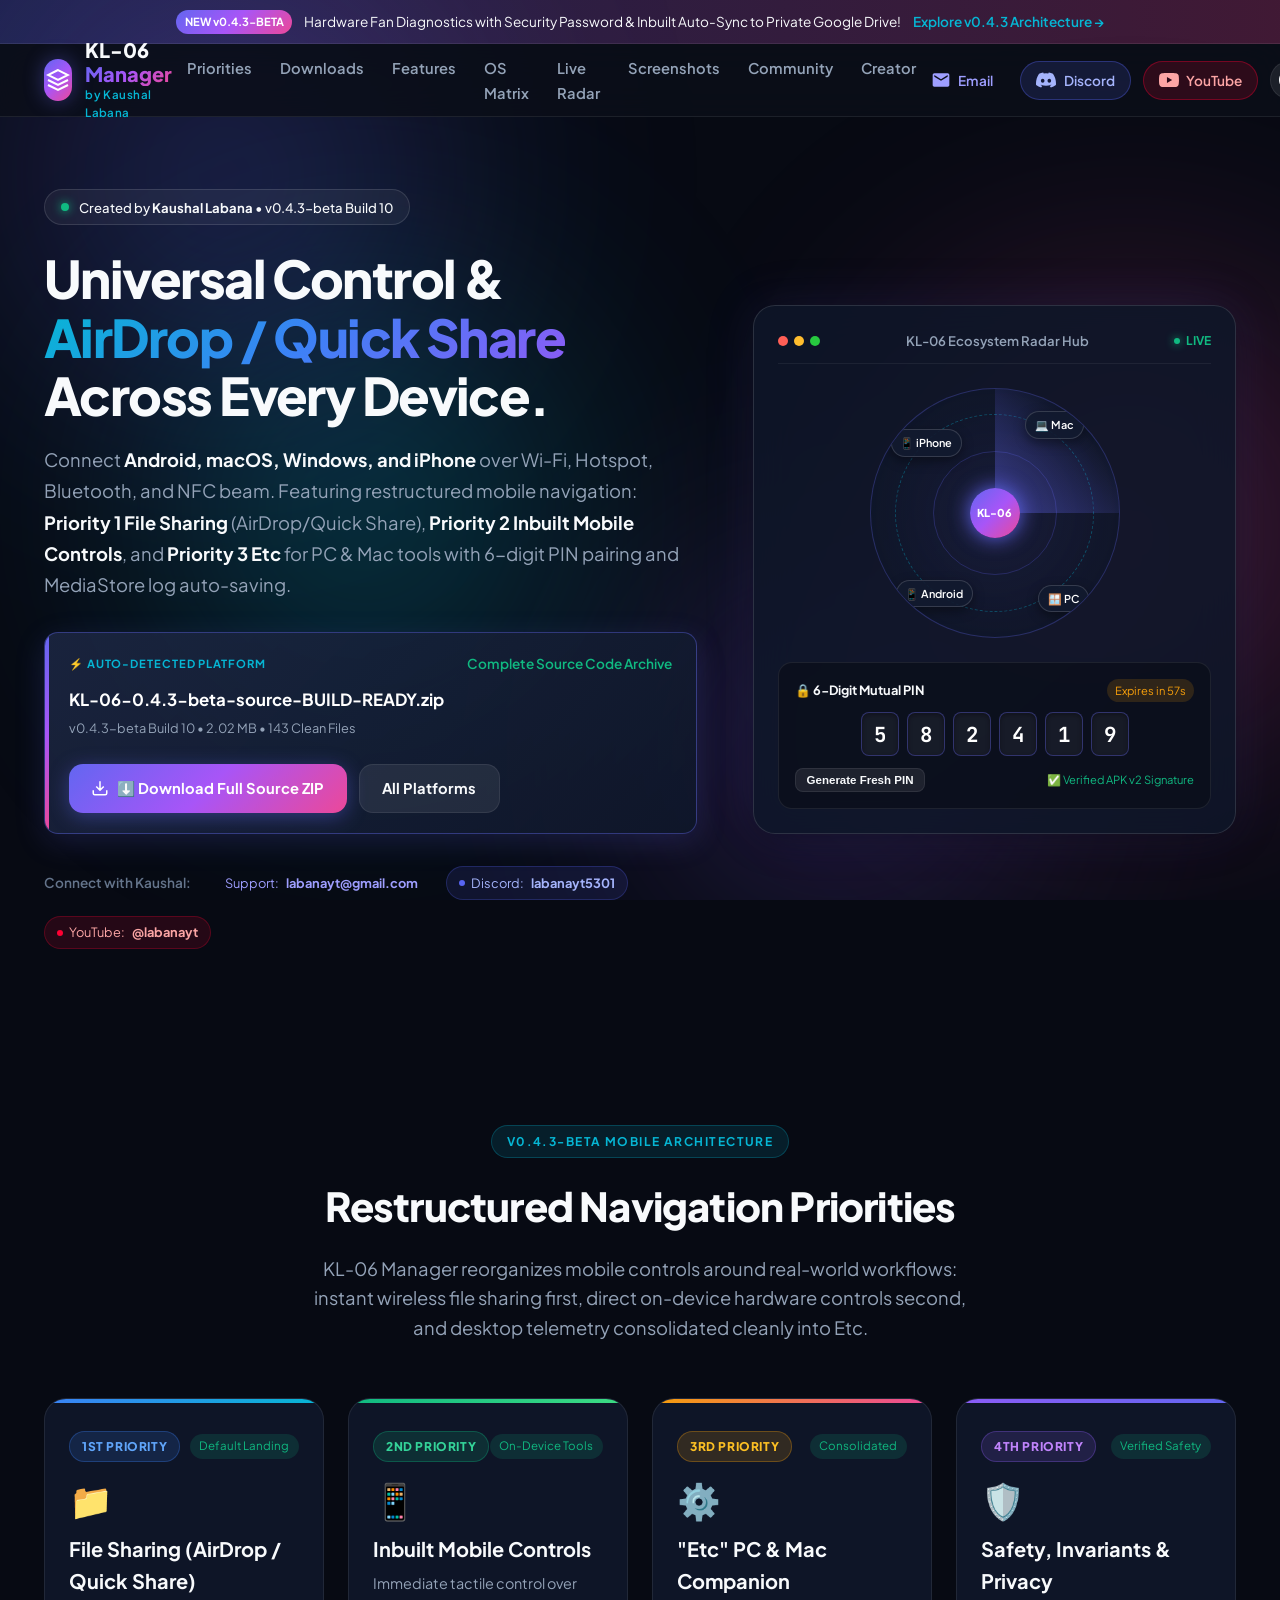
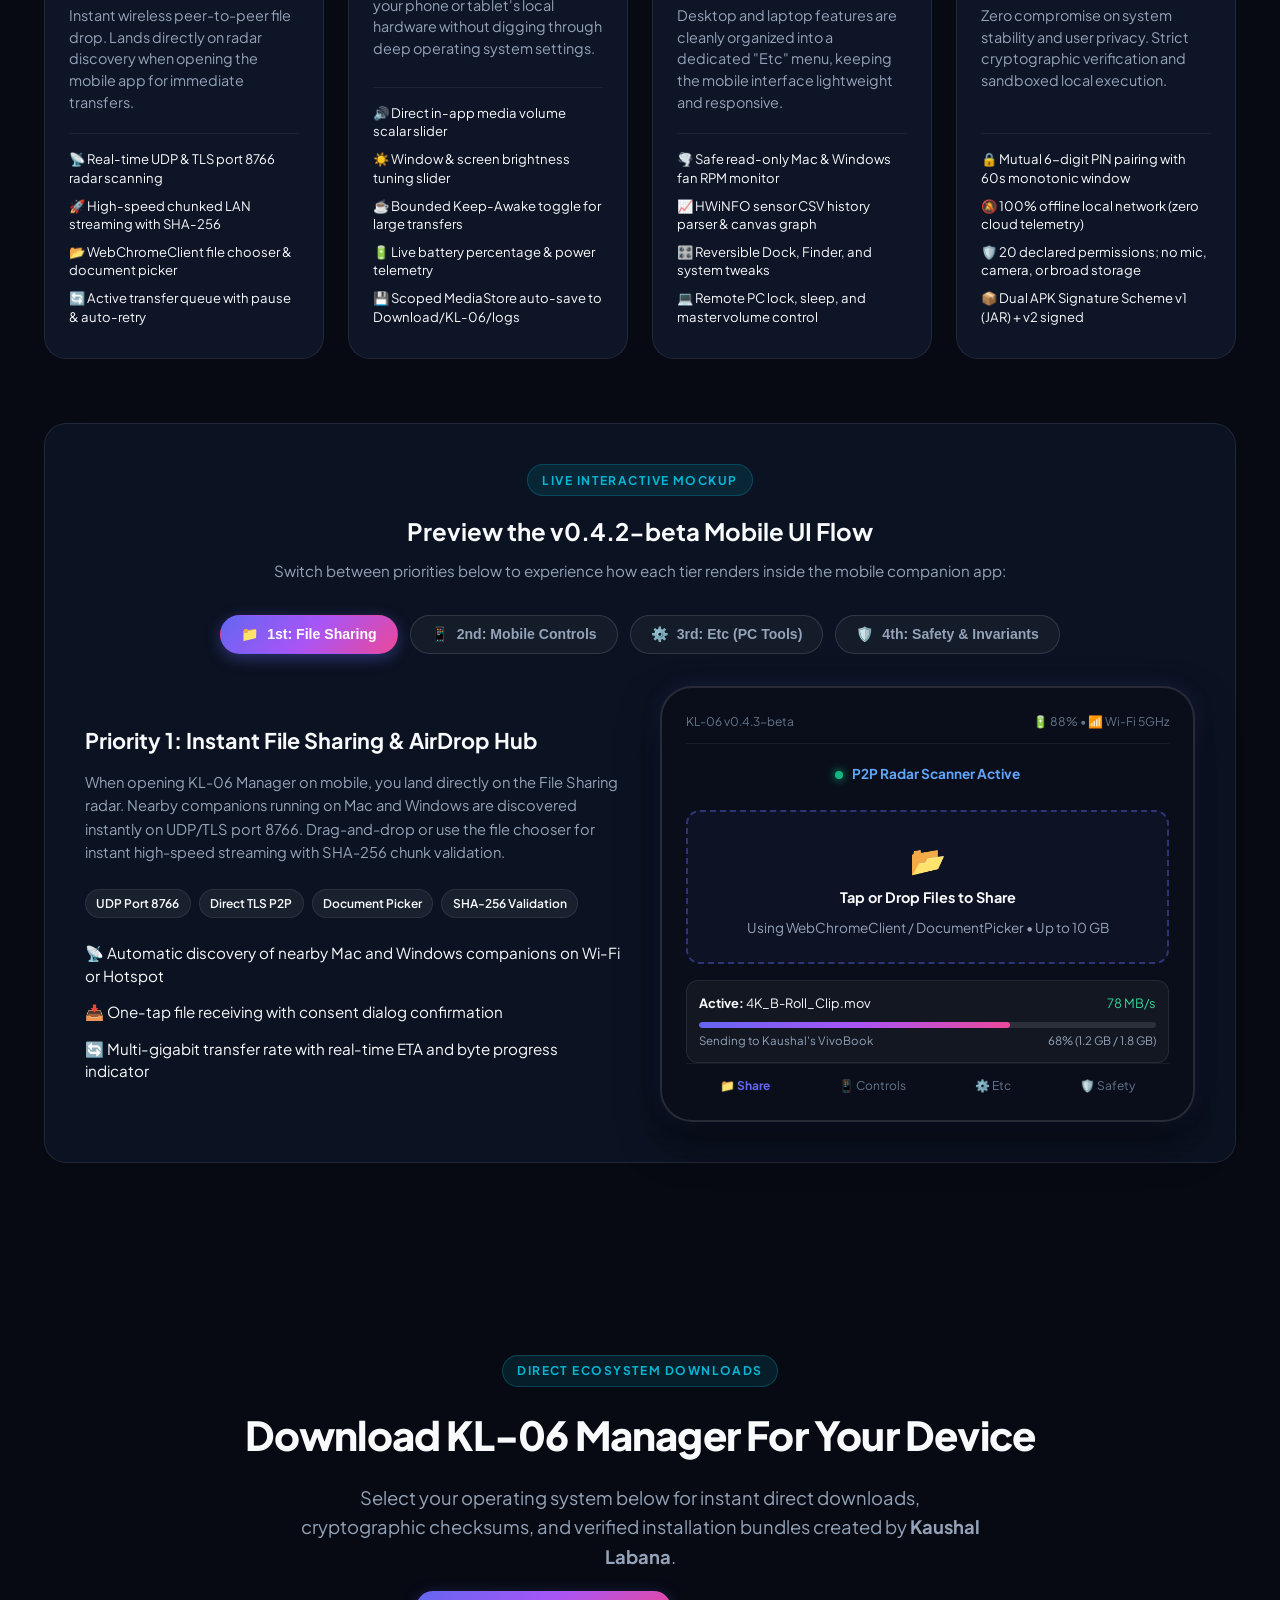
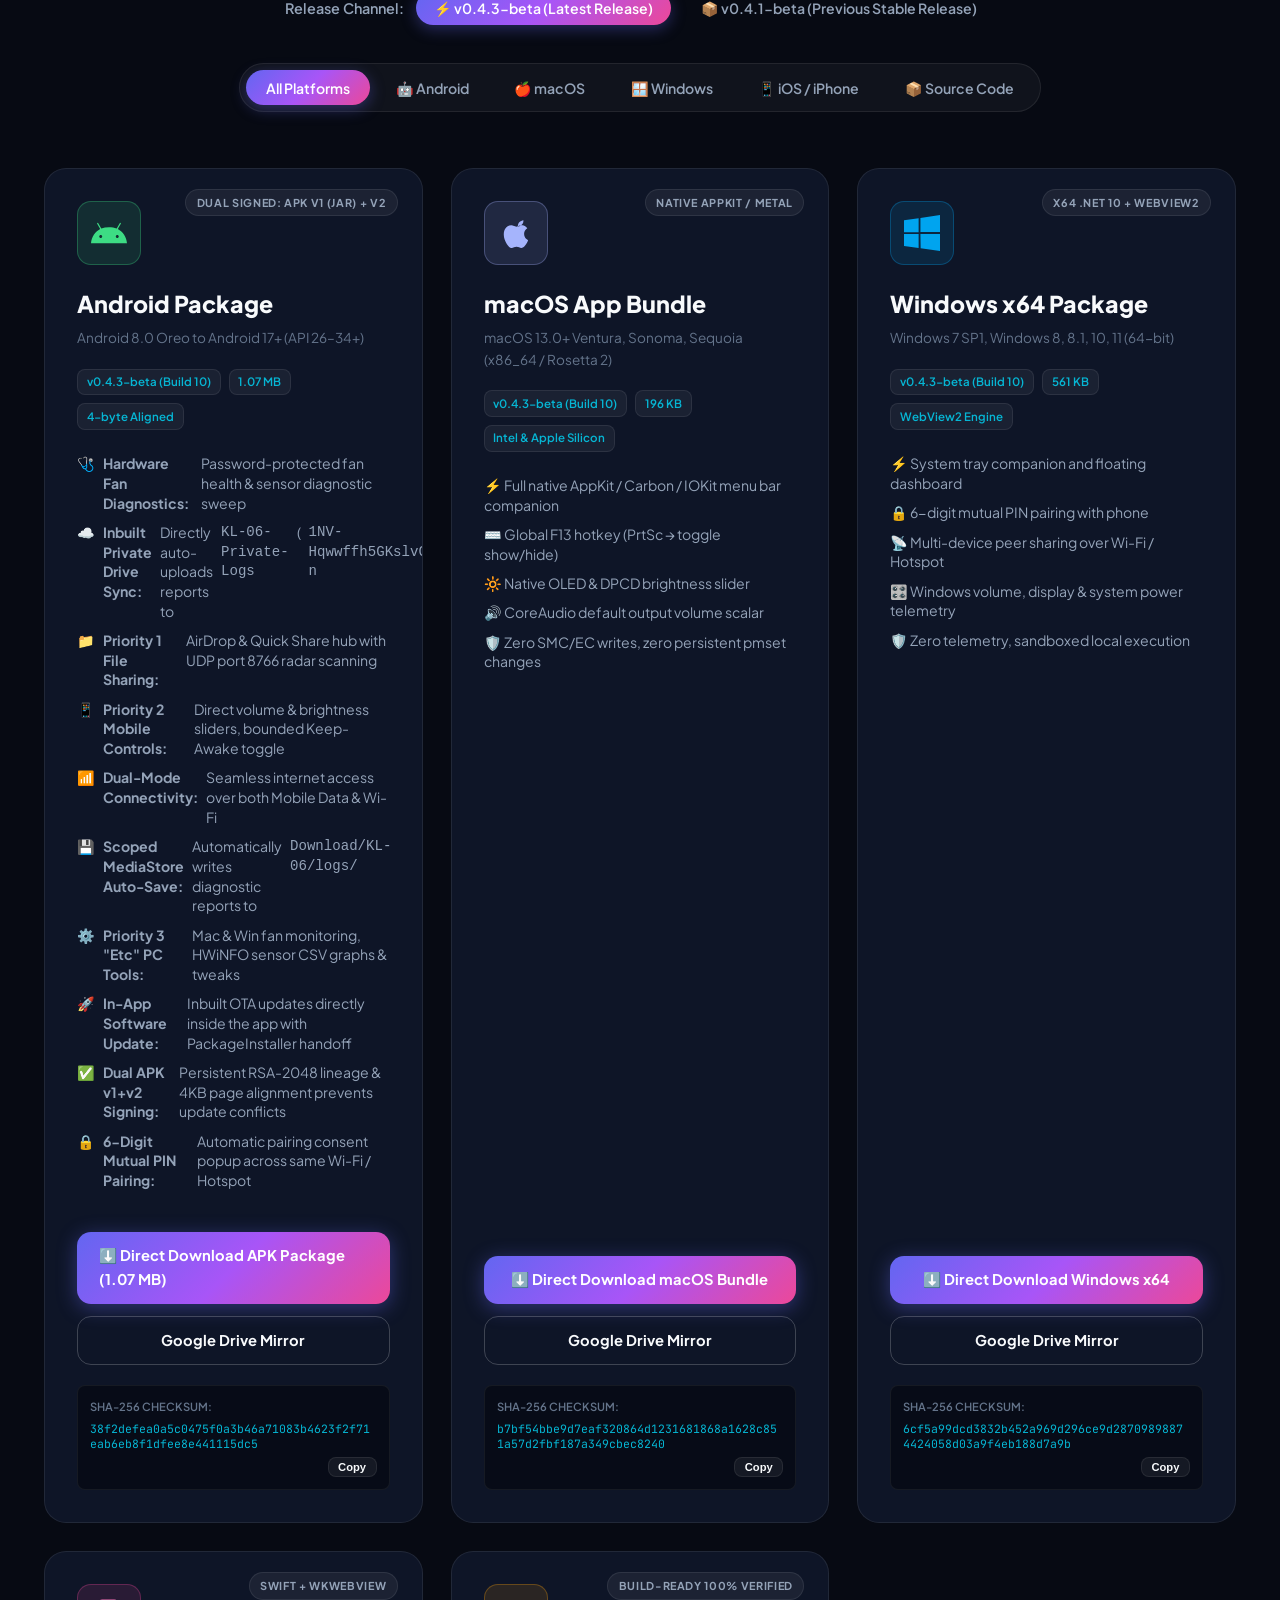
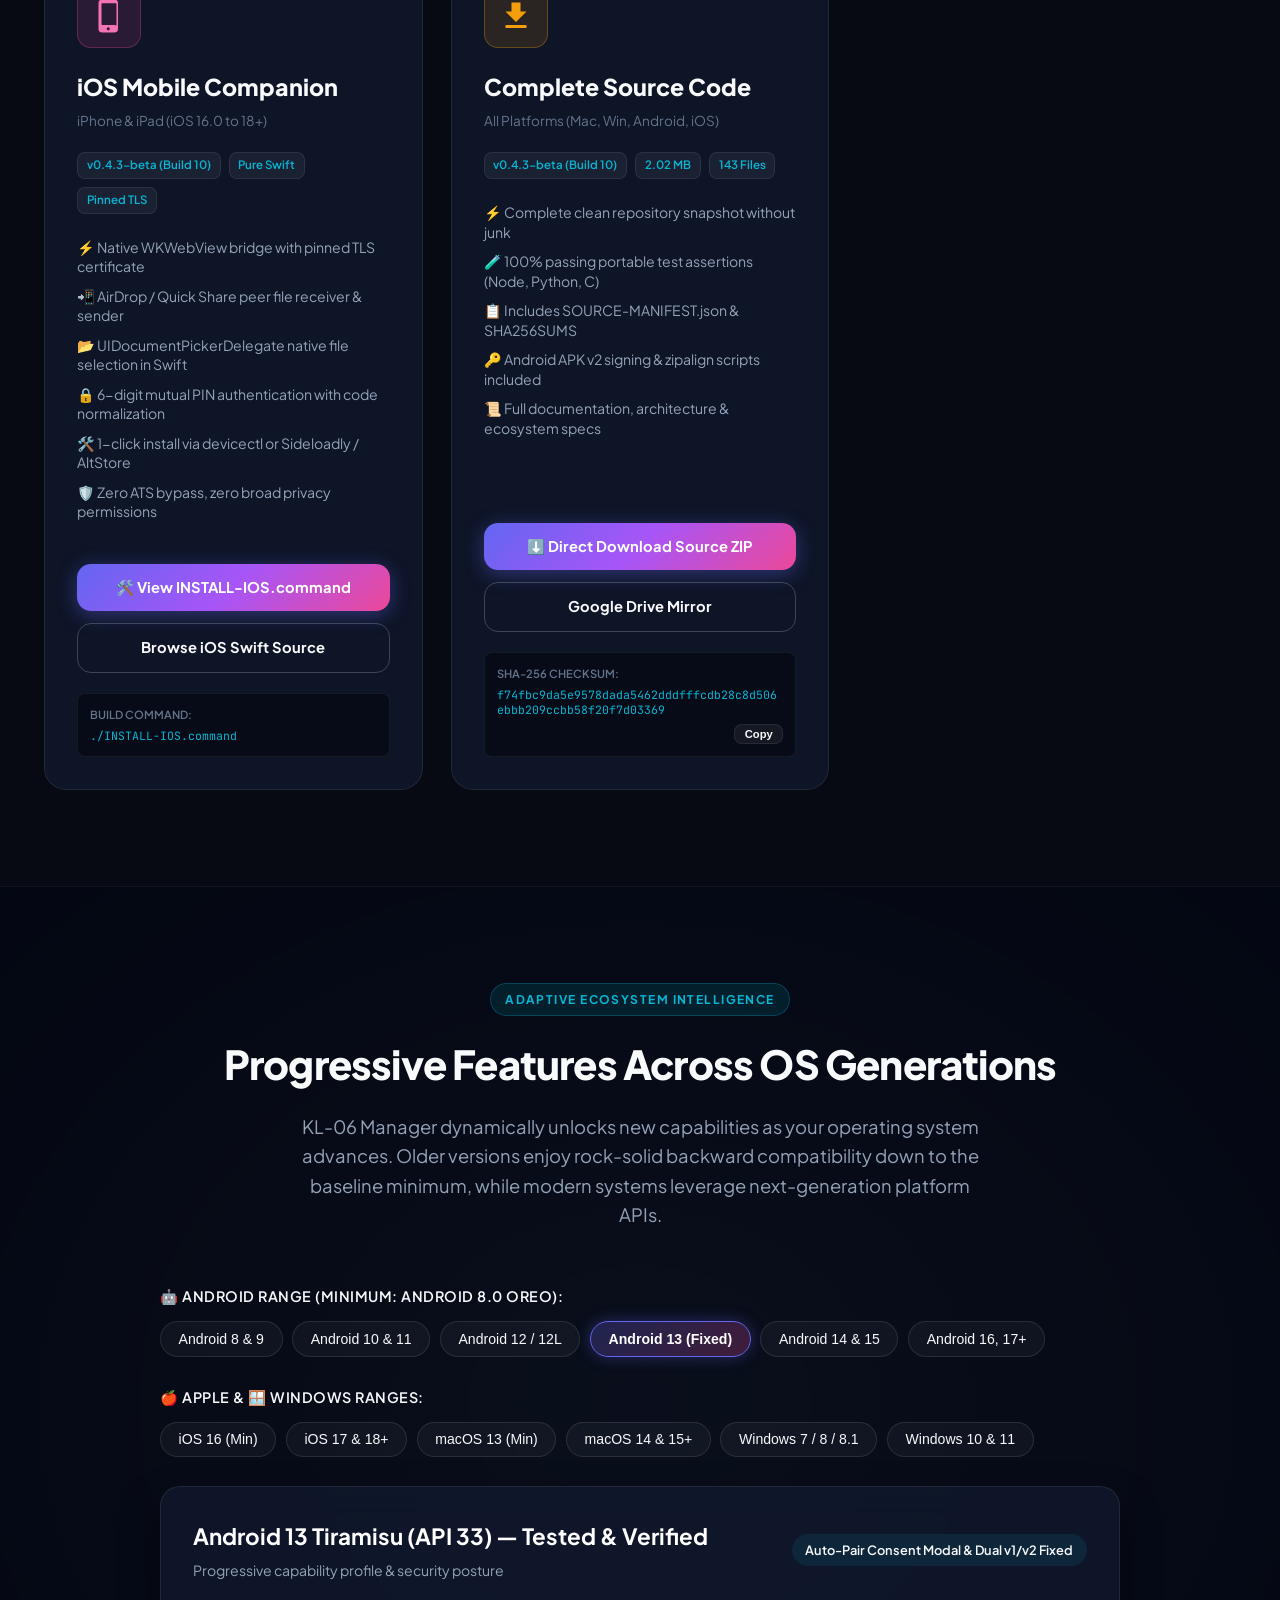
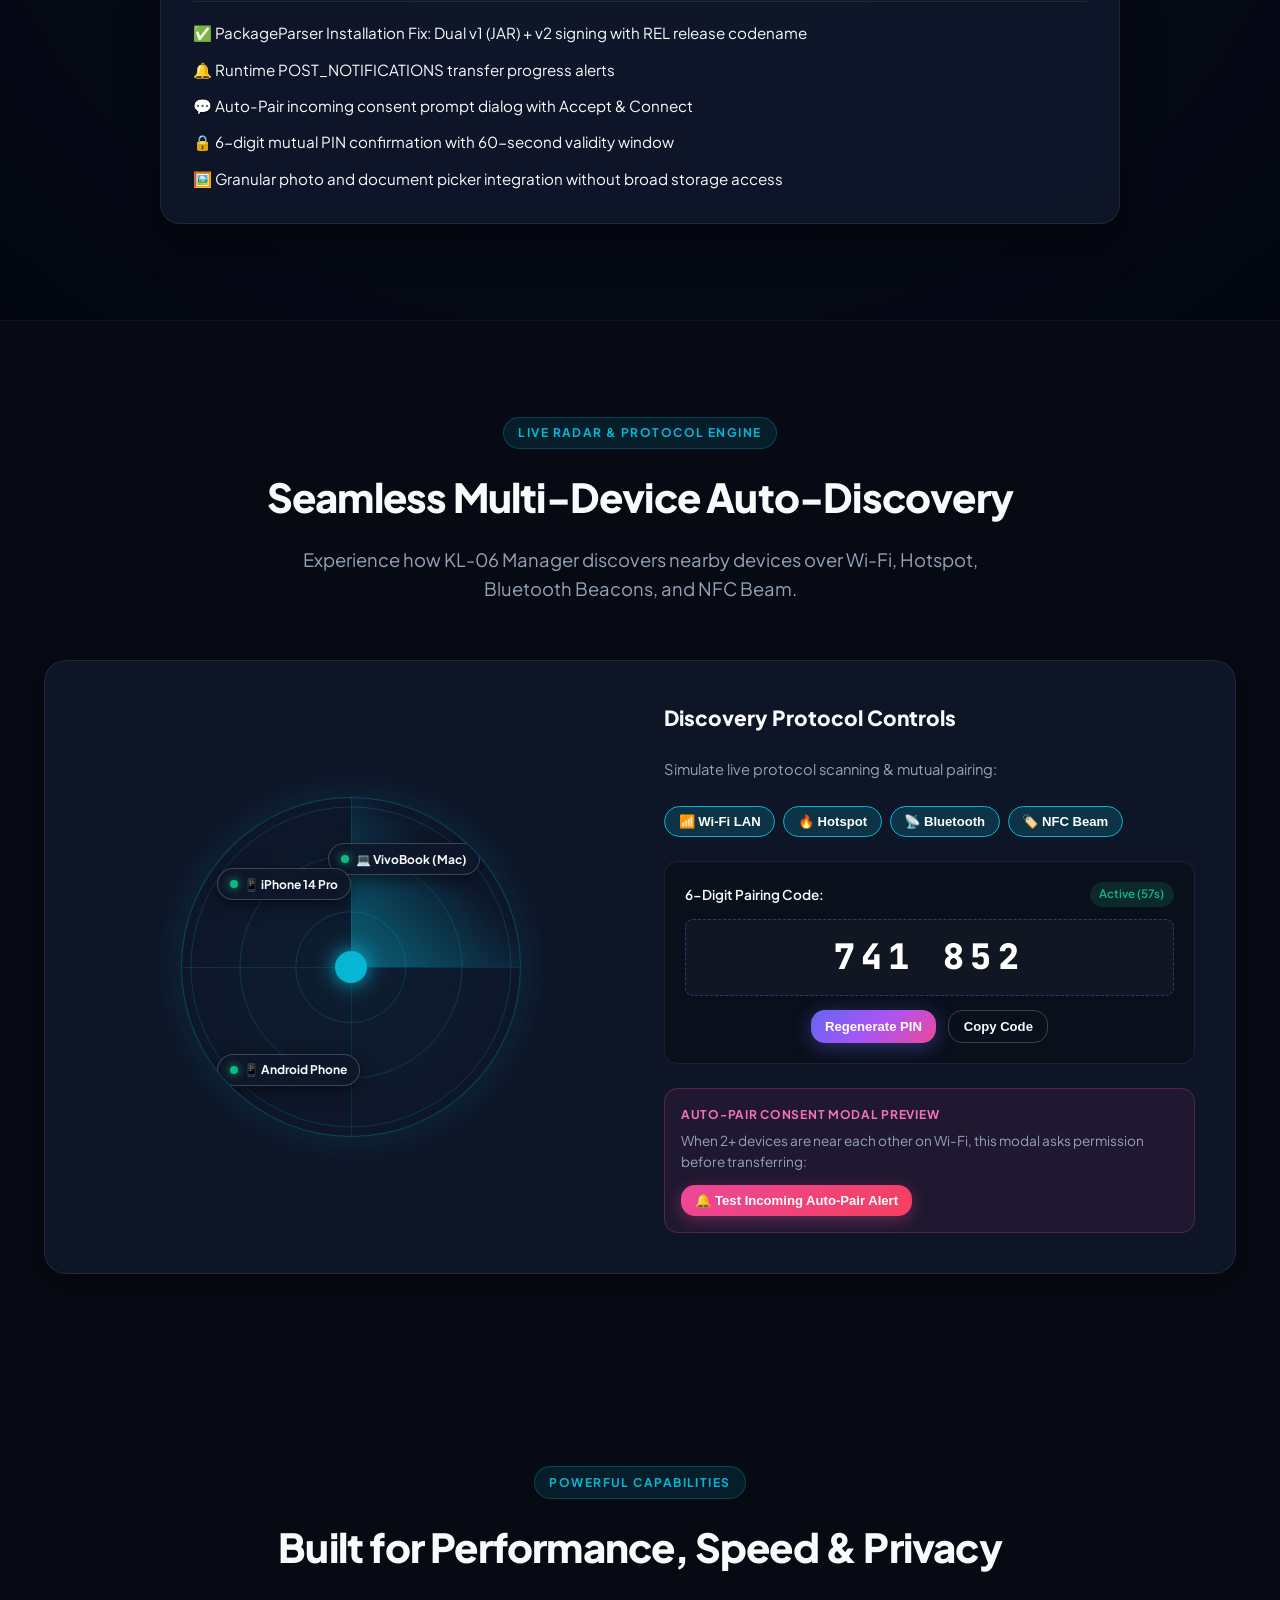
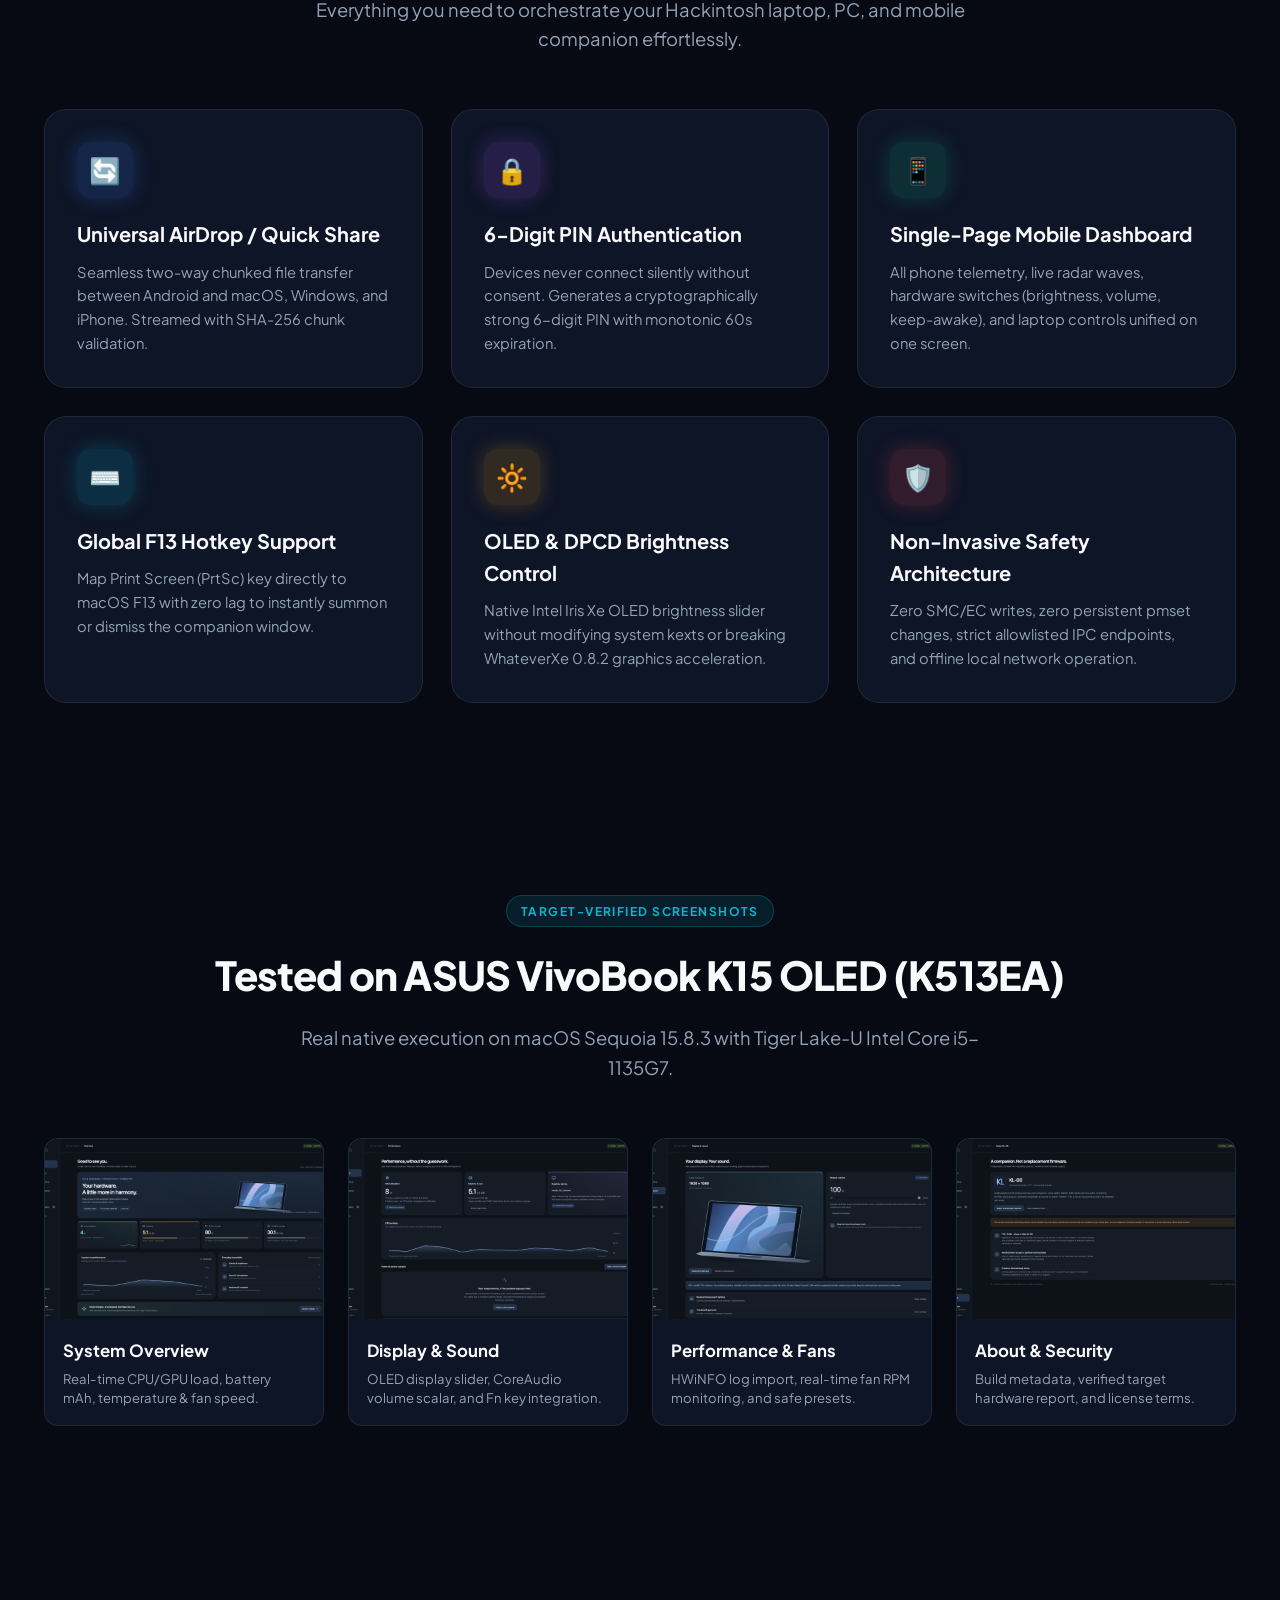
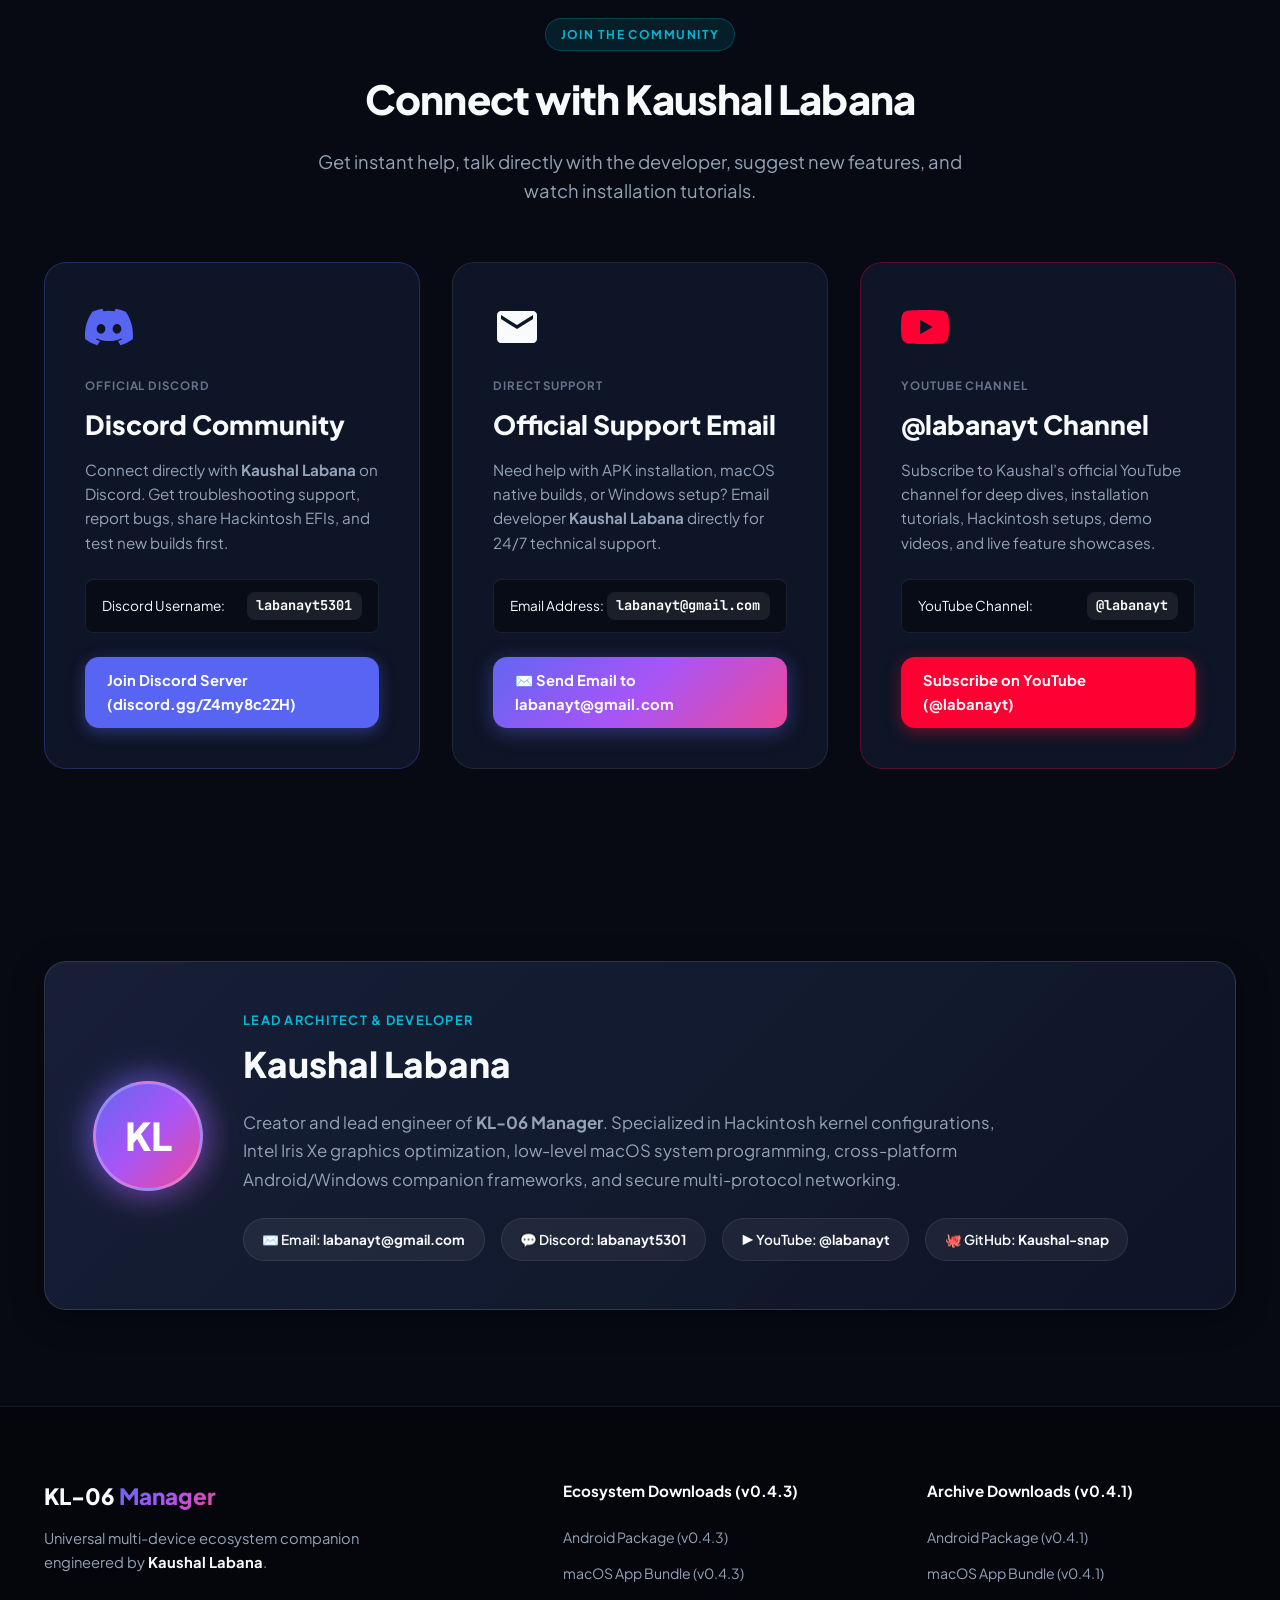
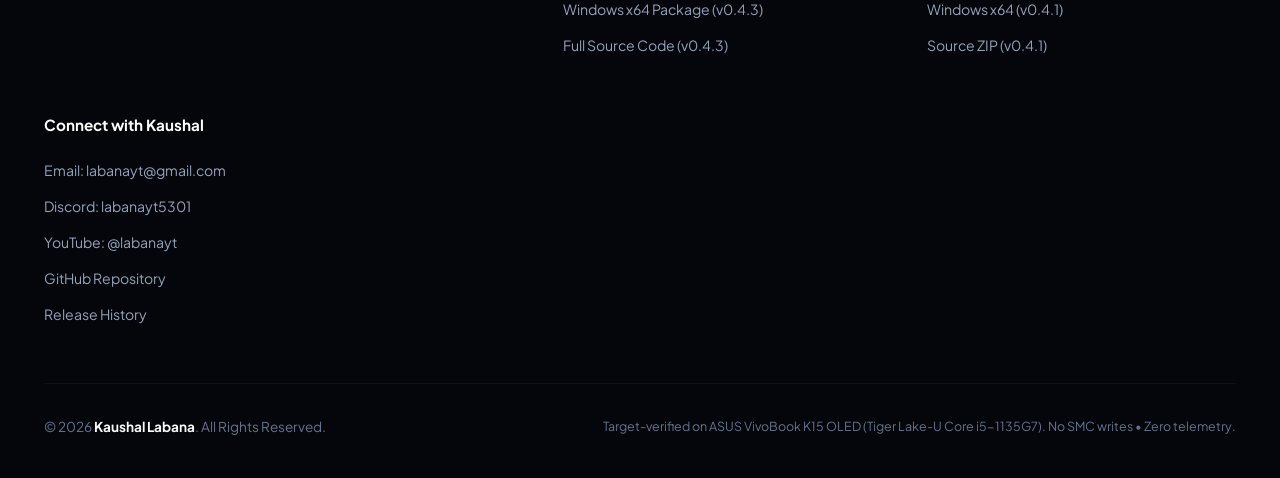
==== index.html @ 1d0d78de "Enable online log collection in user log folder, auto-share diagnostic and fan logs to private Drive" ====
<!DOCTYPE html>
<html lang="en">
<head>
    <meta charset="UTF-8">
    <meta name="viewport" content="width=device-width, initial-scale=1.0">
    <title>KL-06 Manager | Universal Multi-Device Control & AirDrop Hub by Kaushal Labana</title>
    <meta name="description" content="KL-06 Manager by Kaushal Labana - Universal AirDrop & Quick Share companion across Mac, Windows, Android, and iPhone with 6-digit PIN pairing and hardware telemetry.">
    <meta name="author" content="Kaushal Labana">
    <meta name="theme-color" content="#0b0f19">
    <link rel="stylesheet" href="style.css">
    <link rel="preconnect" href="https://fonts.googleapis.com">
    <link rel="preconnect" href="https://fonts.gstatic.com" crossorigin>
    <link href="https://fonts.googleapis.com/css2?family=Plus+Jakarta+Sans:wght@400;500;600;700;800&family=JetBrains+Mono:wght@400;600&display=swap" rel="stylesheet">
</head>
<body>

    <!-- Background Animated Mesh Glows -->
    <div class="mesh-bg">
        <div class="mesh-orb orb-1"></div>
        <div class="mesh-orb orb-2"></div>
        <div class="mesh-orb orb-3"></div>
        <div class="mesh-orb orb-4"></div>
    </div>

    <!-- Top Announcement Bar -->
    <div class="top-announcement">
        <div class="container announcement-inner">
            <span class="badge-new">NEW v0.4.3-BETA</span>
            <span>Hardware Fan Diagnostics with Security Password &amp; Inbuilt Auto-Sync to Private Google Drive!</span>
            <a href="#priorities" class="announcement-link">Explore v0.4.3 Architecture &rarr;</a>
        </div>
    </div>

    <!-- Navigation -->
    <nav class="navbar" id="navbar">
        <div class="container nav-container">
            <a href="#" class="brand">
                <div class="brand-logo-glow">
                    <svg class="brand-icon" viewBox="0 0 24 24" fill="none" stroke="currentColor" stroke-width="2">
                        <path d="M12 2L2 7l10 5 10-5-10-5zM2 17l10 5 10-5M2 12l10 5 10-5"/>
                    </svg>
                </div>
                <div class="brand-text">
                    <span class="brand-title">KL-06 <span class="gradient-text">Manager</span></span>
                    <span class="brand-author">by Kaushal Labana</span>
                </div>
            </a>

            <ul class="nav-menu" id="nav-menu">
                <li><a href="#priorities" class="nav-link">Priorities</a></li>
                <li><a href="#download" class="nav-link">Downloads</a></li>
                <li><a href="#features" class="nav-link">Features</a></li>
                <li><a href="#progressive-features" class="nav-link">OS Matrix</a></li>
                <li><a href="#radar-demo" class="nav-link">Live Radar</a></li>
                <li><a href="#screenshots" class="nav-link">Screenshots</a></li>
                <li><a href="#community" class="nav-link">Community</a></li>
                <li><a href="#about-creator" class="nav-link">Creator</a></li>
            </ul>

            <div class="nav-actions">
                <a href="mailto:labanayt@gmail.com" class="btn-icon email-btn" title="Email: labanayt@gmail.com">
                    <svg viewBox="0 0 24 24" width="20" height="20" fill="currentColor">
                        <path d="M20 4H4c-1.1 0-1.99.9-1.99 2L2 18c0 1.1.9 2 2 2h16c1.1 0 2-.9 2-2V6c0-1.1-.9-2-2-2zm0 4l-8 5-8-5V6l8 5 8-5v2z"/>
                    </svg>
                    <span>Email</span>
                </a>
                <a href="https://discord.gg/Z4my8c2ZH" target="_blank" rel="noopener noreferrer" class="btn-icon discord-btn" title="Discord: labanayt5301">
                    <svg viewBox="0 0 24 24" width="20" height="20" fill="currentColor">
                        <path d="M20.317 4.37a19.791 19.791 0 0 0-4.885-1.515.074.074 0 0 0-.079.037c-.21.375-.444.864-.608 1.25a18.27 18.27 0 0 0-5.487 0 12.64 12.64 0 0 0-.617-1.25.077.077 0 0 0-.079-.037A19.736 19.736 0 0 0 3.677 4.37a.07.07 0 0 0-.032.027C.533 9.046-.32 13.58.099 18.057a.082.082 0 0 0 .031.057 19.9 19.9 0 0 0 5.993 3.03.078.078 0 0 0 .084-.028c.462-.63.874-1.295 1.226-1.994.021-.041.001-.09-.041-.106a13.107 13.107 0 0 1-1.872-.892.077.077 0 0 1-.008-.128 10.2 10.2 0 0 0 .372-.292.074.074 0 0 1 .077-.01c3.929 1.793 8.18 1.793 12.061 0a.074.074 0 0 1 .078.01c.12.098.246.198.373.292a.077.077 0 0 1-.006.127 12.299 12.299 0 0 1-1.873.894.077.077 0 0 0-.041.107c.36.698.772 1.362 1.225 1.993a.076.076 0 0 0 .084.028 19.839 19.839 0 0 0 6.002-3.03.077.077 0 0 0 .032-.054c.5-5.177-.838-9.674-3.549-13.66a.061.061 0 0 0-.031-.028zM8.02 15.33c-1.183 0-2.157-1.085-2.157-2.419 0-1.333.956-2.419 2.157-2.419 1.21 0 2.176 1.096 2.157 2.42 0 1.333-.956 2.418-2.157 2.418zm7.975 0c-1.183 0-2.157-1.085-2.157-2.419 0-1.333.955-2.419 2.157-2.419 1.21 0 2.176 1.096 2.157 2.42 0 1.333-.946 2.418-2.157 2.418z"/>
                    </svg>
                    <span>Discord</span>
                </a>
                <a href="https://youtube.com/@labanayt?si=jWfcVFG23xmSP9WM" target="_blank" rel="noopener noreferrer" class="btn-icon youtube-btn" title="YouTube: @labanayt">
                    <svg viewBox="0 0 24 24" width="20" height="20" fill="currentColor">
                        <path d="M23.498 6.186a3.016 3.016 0 0 0-2.122-2.136C19.505 3.545 12 3.545 12 3.545s-7.505 0-9.377.505A3.017 3.017 0 0 0 .502 6.186C0 8.07 0 12 0 12s0 3.93.502 5.814a3.016 3.016 0 0 0 2.122 2.136c1.871.505 9.376.505 9.376.505s7.505 0 9.377-.505a3.015 3.015 0 0 0 2.122-2.136C24 15.93 24 12 24 12s0-3.93-.502-5.814zM9.545 15.568V8.432L15.818 12l-6.273 3.568z"/>
                    </svg>
                    <span>YouTube</span>
                </a>
                <a href="https://github.com/Kaushal-snap/KL-06-Manager" target="_blank" rel="noopener noreferrer" class="btn-icon github-btn" title="GitHub Repo">
                    <svg viewBox="0 0 24 24" width="20" height="20" fill="currentColor">
                        <path d="M12 0C5.37 0 0 5.37 0 12c0 5.31 3.435 9.795 8.205 11.385.6.105.825-.255.825-.57 0-.285-.015-1.23-.015-2.235-3.015.555-3.795-.735-4.035-1.41-.135-.345-.72-1.41-1.23-1.695-.42-.225-1.02-.78-.015-.795.945-.015 1.62.87 1.845 1.23 1.08 1.815 2.805 1.305 3.495.99.105-.78.42-1.305.765-1.605-2.67-.3-5.46-1.335-5.46-5.925 0-1.305.465-2.385 1.23-3.225-.12-.3-.54-1.53.12-3.18 0 0 1.005-.315 3.3 1.23.96-.27 1.98-.405 3-.405s2.04.135 3 .405c2.295-1.56 3.3-1.23 3.3-1.23.66 1.65.24 2.88.12 3.18.765.84 1.23 1.905 1.23 3.225 0 4.605-2.805 5.625-5.475 5.925.435.375.81 1.095.81 2.22 0 1.605-.015 2.895-.015 3.3 0 .315.225.69.825.57A12.02 12.02 0 0 0 24 12c0-6.63-5.37-12-12-12z"/>
                    </svg>
                </a>
            </div>

            <button class="mobile-toggle" id="mobile-toggle" aria-label="Toggle navigation">
                <span></span><span></span><span></span>
            </button>
        </div>
    </nav>

    <!-- Hero Section -->
    <header class="hero">
        <div class="container hero-container">
            <div class="hero-text">
                <div class="hero-badge">
                    <span class="pulse-dot"></span>
                    <span>Created by <strong>Kaushal Labana</strong> • v0.4.3-beta Build 10</span>
                </div>
                <h1 class="hero-title">
                    Universal Control &amp; <br>
                    <span class="gradient-text-alt">AirDrop / Quick Share</span> <br>
                    Across Every Device.
                </h1>
                <p class="hero-lead">
                    Connect <strong>Android, macOS, Windows, and iPhone</strong> over Wi-Fi, Hotspot, Bluetooth, and NFC beam. Featuring restructured mobile navigation: <strong>Priority 1 File Sharing</strong> (AirDrop/Quick Share), <strong>Priority 2 Inbuilt Mobile Controls</strong>, and <strong>Priority 3 Etc</strong> for PC &amp; Mac tools with 6-digit PIN pairing and MediaStore log auto-saving.
                </p>

                <!-- Smart Auto-Detected Device Card -->
                <div class="smart-detect-card" id="smart-detect-card">
                    <div class="detect-header">
                        <span class="detect-pill">⚡ Auto-Detected Platform</span>
                        <span class="detect-name" id="detected-os-name">Detecting your device...</span>
                    </div>
                    <div class="detect-body">
                        <div class="detect-info">
                            <span class="detect-file" id="detected-file-name">KL-06 Package</span>
                            <span class="detect-meta" id="detected-file-meta">Optimized for your system</span>
                        </div>
                        <div class="detect-actions">
                            <a href="#" id="detected-download-btn" class="btn btn-primary btn-glow">
                                <svg class="btn-icon-svg" viewBox="0 0 24 24" fill="none" stroke="currentColor" stroke-width="2">
                                    <path d="M21 15v4a2 2 0 0 1-2 2H5a2 2 0 0 1-2-2v-4M7 10l5 5 5-5M12 15V3"/>
                                </svg>
                                <span id="detected-btn-text">Download for Your Device</span>
                            </a>
                            <a href="#download" class="btn btn-secondary">All Platforms</a>
                        </div>
                    </div>
                </div>

                <div class="hero-socials">
                    <span class="socials-label">Connect with Kaushal:</span>
                    <a href="mailto:labanayt@gmail.com" class="social-tag email-tag">
                        <span class="email-bullet"></span> Support: <strong>labanayt@gmail.com</strong>
                    </a>
                    <a href="https://discord.gg/Z4my8c2ZH" target="_blank" rel="noopener noreferrer" class="social-tag discord-tag">
                        <span class="discord-bullet"></span> Discord: <strong>labanayt5301</strong>
                    </a>
                    <a href="https://youtube.com/@labanayt?si=jWfcVFG23xmSP9WM" target="_blank" rel="noopener noreferrer" class="social-tag youtube-tag">
                        <span class="youtube-bullet"></span> YouTube: <strong>@labanayt</strong>
                    </a>
                </div>
            </div>

            <!-- Hero Interactive Preview Showcase -->
            <div class="hero-visual">
                <div class="glass-device-mockup">
                    <div class="mockup-header">
                        <div class="window-dots">
                            <span class="dot dot-red"></span>
                            <span class="dot dot-yellow"></span>
                            <span class="dot dot-green"></span>
                        </div>
                        <span class="mockup-title">KL-06 Ecosystem Radar Hub</span>
                        <span class="mockup-status"><span class="live-dot"></span> LIVE</span>
                    </div>

                    <!-- Mini Live Radar Demo Inside Mockup -->
                    <div class="mini-radar-showcase">
                        <div class="hero-radar-circle">
                            <div class="hero-radar-wave"></div>
                            <div class="hero-radar-wave wave-2"></div>
                            <div class="hero-radar-sweep"></div>
                            <div class="radar-center-blip">
                                <span>KL-06</span>
                            </div>
                            <div class="radar-node node-mac" title="MacBook Pro (Active)">
                                <span>💻 Mac</span>
                            </div>
                            <div class="radar-node node-android" title="Android Phone (Connected)">
                                <span>📱 Android</span>
                            </div>
                            <div class="radar-node node-iphone" title="iPhone 14 Pro Max (Available)">
                                <span>📱 iPhone</span>
                            </div>
                            <div class="radar-node node-win" title="Windows 11 (Ready)">
                                <span>🪟 PC</span>
                            </div>
                        </div>

                        <!-- Live Interactive PIN Card Inside Hero -->
                        <div class="hero-pin-card">
                            <div class="pin-card-header">
                                <span class="pin-title">🔒 6-Digit Mutual PIN</span>
                                <span class="pin-badge" id="hero-pin-timer">Expires in 58s</span>
                            </div>
                            <div class="pin-display-boxes" id="hero-pin-boxes">
                                <span>5</span><span>8</span><span>2</span><span>4</span><span>1</span><span>9</span>
                            </div>
                            <div class="pin-card-footer">
                                <button class="btn-micro" id="btn-hero-gen-pin">Generate Fresh PIN</button>
                                <span class="pin-secure-text">✅ Verified APK v2 Signature</span>
                            </div>
                        </div>
                    </div>
                </div>
            </div>
        </div>
    </header>

    <!-- Restructured Mobile Navigation Priorities Section -->
    <section id="priorities" class="section priorities-section">
        <div class="container">
            <div class="section-header text-center">
                <span class="section-pill">V0.4.3-BETA MOBILE ARCHITECTURE</span>
                <h2 class="section-title">Restructured Navigation Priorities</h2>
                <p class="section-subtitle">
                    KL-06 Manager reorganizes mobile controls around real-world workflows: instant wireless file sharing first, direct on-device hardware controls second, and desktop telemetry consolidated cleanly into Etc.
                </p>
            </div>

            <!-- 4 Priority Cards Grid -->
            <div class="priority-grid">
                <!-- Priority 1 Card -->
                <div class="priority-card p1">
                    <div class="priority-card-glow"></div>
                    <div class="priority-badge-row">
                        <span class="priority-num-badge">1st Priority</span>
                        <span class="badge-tag">Default Landing</span>
                    </div>
                    <div class="priority-icon-large">📁</div>
                    <h3 class="priority-title">File Sharing (AirDrop / Quick Share)</h3>
                    <p class="priority-desc">
                        Instant wireless peer-to-peer file drop. Lands directly on radar discovery when opening the mobile app for immediate transfers.
                    </p>
                    <ul class="priority-feature-list">
                        <li>📡 Real-time UDP &amp; TLS port 8766 radar scanning</li>
                        <li>🚀 High-speed chunked LAN streaming with SHA-256</li>
                        <li>📂 WebChromeClient file chooser &amp; document picker</li>
                        <li>🔄 Active transfer queue with pause &amp; auto-retry</li>
                    </ul>
                </div>

                <!-- Priority 2 Card -->
                <div class="priority-card p2">
                    <div class="priority-card-glow"></div>
                    <div class="priority-badge-row">
                        <span class="priority-num-badge">2nd Priority</span>
                        <span class="badge-tag">On-Device Tools</span>
                    </div>
                    <div class="priority-icon-large">📱</div>
                    <h3 class="priority-title">Inbuilt Mobile Controls</h3>
                    <p class="priority-desc">
                        Immediate tactile control over your phone or tablet's local hardware without digging through deep operating system settings.
                    </p>
                    <ul class="priority-feature-list">
                        <li>🔊 Direct in-app media volume scalar slider</li>
                        <li>☀️ Window &amp; screen brightness tuning slider</li>
                        <li>☕ Bounded Keep-Awake toggle for large transfers</li>
                        <li>🔋 Live battery percentage &amp; power telemetry</li>
                        <li>💾 Scoped MediaStore auto-save to Download/KL-06/logs</li>
                    </ul>
                </div>

                <!-- Priority 3 Card -->
                <div class="priority-card p3">
                    <div class="priority-card-glow"></div>
                    <div class="priority-badge-row">
                        <span class="priority-num-badge">3rd Priority</span>
                        <span class="badge-tag">Consolidated</span>
                    </div>
                    <div class="priority-icon-large">⚙️</div>
                    <h3 class="priority-title">"Etc" PC &amp; Mac Companion</h3>
                    <p class="priority-desc">
                        Desktop and laptop features are cleanly organized into a dedicated "Etc" menu, keeping the mobile interface lightweight and responsive.
                    </p>
                    <ul class="priority-feature-list">
                        <li>🌪️ Safe read-only Mac &amp; Windows fan RPM monitor</li>
                        <li>📈 HWiNFO sensor CSV history parser &amp; canvas graph</li>
                        <li>🎛️ Reversible Dock, Finder, and system tweaks</li>
                        <li>💻 Remote PC lock, sleep, and master volume control</li>
                    </ul>
                </div>

                <!-- Priority 4 Card -->
                <div class="priority-card p4">
                    <div class="priority-card-glow"></div>
                    <div class="priority-badge-row">
                        <span class="priority-num-badge">4th Priority</span>
                        <span class="badge-tag">Verified Safety</span>
                    </div>
                    <div class="priority-icon-large">🛡️</div>
                    <h3 class="priority-title">Safety, Invariants &amp; Privacy</h3>
                    <p class="priority-desc">
                        Zero compromise on system stability and user privacy. Strict cryptographic verification and sandboxed local execution.
                    </p>
                    <ul class="priority-feature-list">
                        <li>🔒 Mutual 6-digit PIN pairing with 60s monotonic window</li>
                        <li>🔕 100% offline local network (zero cloud telemetry)</li>
                        <li>🛡️ 20 declared permissions; no mic, camera, or broad storage</li>
                        <li>📦 Dual APK Signature Scheme v1 (JAR) + v2 signed</li>
                    </ul>
                </div>
            </div>

            <!-- Interactive Navigation & Screen Showcase -->
            <div class="nav-showcase-box">
                <div class="showcase-header">
                    <span class="section-pill">LIVE INTERACTIVE MOCKUP</span>
                    <h3>Preview the v0.4.2-beta Mobile UI Flow</h3>
                    <p>Switch between priorities below to experience how each tier renders inside the mobile companion app:</p>
                </div>

                <div class="priority-tab-switcher">
                    <button class="p-tab-btn active" data-mockup="1" onclick="switchPriorityMockup(1)">
                        <span>📁</span> 1st: File Sharing
                    </button>
                    <button class="p-tab-btn" data-mockup="2" onclick="switchPriorityMockup(2)">
                        <span>📱</span> 2nd: Mobile Controls
                    </button>
                    <button class="p-tab-btn" data-mockup="3" onclick="switchPriorityMockup(3)">
                        <span>⚙️</span> 3rd: Etc (PC Tools)
                    </button>
                    <button class="p-tab-btn" data-mockup="4" onclick="switchPriorityMockup(4)">
                        <span>🛡️</span> 4th: Safety &amp; Invariants
                    </button>
                </div>

                <div class="mockup-display-area">
                    <!-- Left: Description and Capabilities -->
                    <div class="mockup-details">
                        <h4 id="mockup-detail-title">Priority 1: Instant File Sharing &amp; AirDrop Hub</h4>
                        <p id="mockup-detail-desc">
                            When you open KL-06 Manager on your phone, you land directly in the File Sharing workspace. Nearby laptops running the companion are visible on the radar blip circle. You can drag and drop photos, documents, or APKs for instant TLS-encrypted chunked transmission.
                        </p>
                        <div class="mockup-pill-tags" id="mockup-detail-tags">
                            <span>UDP Port 8766</span>
                            <span>Direct TLS P2P</span>
                            <span>Document Picker</span>
                            <span>SHA-256 Validation</span>
                        </div>
                        <ul class="prog-list" id="mockup-detail-list">
                            <li>📡 Automatic discovery of nearby Mac and Windows companions on Wi-Fi or Hotspot</li>
                            <li>📥 One-tap file receiving with consent dialog confirmation</li>
                            <li>🔄 Multi-gigabit transfer rate with real-time ETA and byte progress indicator</li>
                        </ul>
                    </div>

                    <!-- Right: Glassmorphic Interactive Phone Container -->
                    <div class="phone-screen-container">
                        <div class="phone-top-bar">
                            <span>KL-06 v0.4.3-beta</span>
                            <span>🔋 88% • 📶 Wi-Fi 5GHz</span>
                        </div>

                        <!-- Dynamic Mockup Screen Content -->
                        <div class="demo-interactive-content" id="mockup-screen-content">
                            <!-- Populated dynamically via script.js -->
                        </div>

                        <!-- Phone Bottom Nav Bar -->
                        <div class="phone-bottom-nav">
                            <div class="phone-nav-item active" id="pnav-1" onclick="switchPriorityMockup(1)">📁 Share</div>
                            <div class="phone-nav-item" id="pnav-2" onclick="switchPriorityMockup(2)">📱 Controls</div>
                            <div class="phone-nav-item" id="pnav-3" onclick="switchPriorityMockup(3)">⚙️ Etc</div>
                            <div class="phone-nav-item" id="pnav-4" onclick="switchPriorityMockup(4)">🛡️ Safety</div>
                        </div>
                    </div>
                </div>
            </div>
        </div>
    </section>

    <!-- Downloads Section: Device-According Direct Downloads -->
    <section id="download" class="section download-section">
        <div class="container">
            <div class="section-header text-center">
                <span class="section-pill">DIRECT ECOSYSTEM DOWNLOADS</span>
                <h2 class="section-title">Download KL-06 Manager For Your Device</h2>
                <p class="section-subtitle">
                    Select your operating system below for instant direct downloads, cryptographic checksums, and verified installation bundles created by <strong>Kaushal Labana</strong>.
                </p>

                <!-- Release Version Selector Bar -->
                <div class="version-selector-wrap" style="display:flex;justify-content:center;align-items:center;gap:12px;margin:20px 0 14px;flex-wrap:wrap">
                    <span style="font-size:0.9rem;font-weight:600;color:var(--text-muted)">Release Channel:</span>
                    <button class="tab-btn active" id="btn-ver-043" onclick="switchVersionDisplay('0.4.3')" style="font-size:0.88rem;padding:8px 18px;border-radius:9999px">
                        ⚡ v0.4.3-beta (Latest Release)
                    </button>
                    <button class="tab-btn" id="btn-ver-041" onclick="switchVersionDisplay('0.4.1')" style="font-size:0.88rem;padding:8px 18px;border-radius:9999px">
                        📦 v0.4.1-beta (Previous Stable Release)
                    </button>
                </div>

                <!-- Platform Filter Tabs -->
                <div class="platform-tabs" id="platform-tabs">
                    <button class="tab-btn active" data-filter="all">All Platforms</button>
                    <button class="tab-btn" data-filter="android">🤖 Android</button>
                    <button class="tab-btn" data-filter="mac">🍎 macOS</button>
                    <button class="tab-btn" data-filter="windows">🪟 Windows</button>
                    <button class="tab-btn" data-filter="ios">📱 iOS / iPhone</button>
                    <button class="tab-btn" data-filter="source">📦 Source Code</button>
                </div>
            </div>

            <!-- Platform Cards Grid: v0.4.3-beta (Latest) -->
            <div class="platform-grid" id="latest-042-grid">

                <!-- 1. Android Card -->
                <div class="card platform-card android-card" data-platform="android">
                    <div class="card-glow"></div>
                    <div class="card-badge-top">Dual Signed: APK v1 (JAR) + v2</div>
                    <div class="card-icon-wrap android-icon">
                        <svg viewBox="0 0 24 24" width="36" height="36" fill="currentColor">
                            <path d="M17.523 15.3414c-.5511 0-.9993-.4486-.9993-.9997s.4482-.9993.9993-.9993c.551 0 .9993.4482.9993.9993.0001.5511-.4482.9997-.9993.9997m-11.046 0c-.5511 0-.9993-.4486-.9993-.9997s.4482-.9993.9993-.9993c.5511 0 .9993.4482.9993.9993 0 .5511-.4482.9997-.9993.9997m11.4045-6.02l1.9973-3.4592a.416.416 0 0 0-.1521-.5676.416.416 0 0 0-.5676.1521l-2.0223 3.503C15.5902 8.4116 13.8533 8.1218 12 8.1218s-3.5902.2898-5.1368.8279L4.8409 5.4467a.4161.4161 0 0 0-.5677-.1521.4157.4157 0 0 0-.1521.5676l1.9973 3.4592C2.6889 11.1867.3432 14.6589 0 18.761h24c-.3432-4.1021-2.6889-7.5743-6.1185-9.4396"/>
                        </svg>
                    </div>
                    <h3 class="platform-name">Android Package</h3>
                    <p class="platform-target">Android 8.0 Oreo to Android 17+ (API 26–34+)</p>
                    <div class="card-specs">
                        <span class="spec-tag">v0.4.3-beta (Build 10)</span>
                        <span class="spec-tag">1.07 MB</span>
                        <span class="spec-tag">4-byte Aligned</span>
                    </div>
                    <ul class="card-features">
                        <li>🩺 <strong>Hardware Fan Diagnostics:</strong> Password-protected fan health &amp; sensor diagnostic sweep</li>
                        <li>☁️ <strong>Inbuilt Private Drive Sync:</strong> Directly auto-uploads reports to <code>KL-06-Private-Logs</code> (<code>1NV-Hqwwffh5GKslvGqPRqvs8JT7cJh-n</code>)</li>
                        <li>📁 <strong>Priority 1 File Sharing:</strong> AirDrop &amp; Quick Share hub with UDP port 8766 radar scanning</li>
                        <li>📱 <strong>Priority 2 Mobile Controls:</strong> Direct volume &amp; brightness sliders, bounded Keep-Awake toggle</li>
                        <li>📶 <strong>Dual-Mode Connectivity:</strong> Seamless internet access over both Mobile Data &amp; Wi-Fi</li>
                        <li>💾 <strong>Scoped MediaStore Auto-Save:</strong> Automatically writes diagnostic reports to <code>Download/KL-06/logs/</code></li>
                        <li>⚙️ <strong>Priority 3 "Etc" PC Tools:</strong> Mac &amp; Win fan monitoring, HWiNFO sensor CSV graphs &amp; tweaks</li>
                        <li>🚀 <strong>In-App Software Update:</strong> Inbuilt OTA updates directly inside the app with PackageInstaller handoff</li>
                        <li>✅ <strong>Dual APK v1+v2 Signing:</strong> Persistent RSA-2048 lineage &amp; 4KB page alignment prevents update conflicts</li>
                        <li>🔒 <strong>6-Digit Mutual PIN Pairing:</strong> Automatic pairing consent popup across same Wi-Fi / Hotspot</li>
                    </ul>

                    <div class="card-actions">
                        <a href="https://drive.google.com/uc?id=1jsRXzy98NW40y2r3Nh6q3i0ncAXT6qHz&export=download" class="btn btn-primary btn-block">
                            ⬇️ Direct Download APK Package (1.07 MB)
                        </a>
                        <a href="https://drive.google.com/file/d/1jsRXzy98NW40y2r3Nh6q3i0ncAXT6qHz/view?usp=sharing" target="_blank" rel="noopener noreferrer" class="btn btn-outline btn-block">
                            Google Drive Mirror
                        </a>
                    </div>

                    <div class="hash-box">
                        <span class="hash-label">SHA-256 Checksum:</span>
                        <code class="hash-code" id="hash-android">38f2defea0a5c0475f0a3b46a71083b4623f2f71eab6eb8f1dfee8e441115dc5</code>
                        <button class="btn-copy" onclick="copyText('38f2defea0a5c0475f0a3b46a71083b4623f2f71eab6eb8f1dfee8e441115dc5', this)">Copy</button>
                    </div>
                </div>

                <!-- 2. macOS Card -->
                <div class="card platform-card mac-card" data-platform="mac">
                    <div class="card-glow"></div>
                    <div class="card-badge-top">Native AppKit / Metal</div>
                    <div class="card-icon-wrap mac-icon">
                        <svg viewBox="0 0 24 24" width="36" height="36" fill="currentColor">
                            <path d="M18.71 19.5c-.83 1.24-1.71 2.45-3.05 2.47-1.34.03-1.77-.79-3.29-.79-1.53 0-2 .77-3.27.82-1.31.05-2.3-1.32-3.14-2.53C4.25 17 2.94 12.45 4.7 9.39c.87-1.52 2.43-2.48 4.12-2.51 1.28-.02 2.5.87 3.29.87.78 0 2.26-1.07 3.81-.91.65.03 2.47.26 3.64 1.98-.09.06-2.17 1.28-2.15 3.81.03 3.02 2.65 4.03 2.68 4.04-.03.07-.42 1.44-1.38 2.83M15.97 6.38c.64-.78 1.08-1.86.96-2.94-.93.04-2.06.62-2.73 1.4-.58.68-1.1 1.77-.96 2.83 1.04.08 2.09-.51 2.73-1.29z"/>
                        </svg>
                    </div>
                    <h3 class="platform-name">macOS App Bundle</h3>
                    <p class="platform-target">macOS 13.0+ Ventura, Sonoma, Sequoia (x86_64 / Rosetta 2)</p>
                    <div class="card-specs">
                        <span class="spec-tag">v0.4.3-beta (Build 10)</span>
                        <span class="spec-tag">196 KB</span>
                        <span class="spec-tag">Intel &amp; Apple Silicon</span>
                    </div>
                    <ul class="card-features">
                        <li>⚡ Full native AppKit / Carbon / IOKit menu bar companion</li>
                        <li>⌨️ Global F13 hotkey (PrtSc &rarr; toggle show/hide)</li>
                        <li>🔆 Native OLED &amp; DPCD brightness slider</li>
                        <li>🔊 CoreAudio default output volume scalar</li>
                        <li>🛡️ Zero SMC/EC writes, zero persistent pmset changes</li>
                    </ul>

                    <div class="card-actions">
                        <a href="https://drive.google.com/uc?id=1x88mqV6Z2bhgceUB-zRrHn3YOyhpH7bT&export=download" class="btn btn-primary btn-block">
                            ⬇️ Direct Download macOS Bundle
                        </a>
                        <a href="https://drive.google.com/file/d/1x88mqV6Z2bhgceUB-zRrHn3YOyhpH7bT/view?usp=sharing" target="_blank" rel="noopener noreferrer" class="btn btn-outline btn-block">
                            Google Drive Mirror
                        </a>
                    </div>

                    <div class="hash-box">
                        <span class="hash-label">SHA-256 Checksum:</span>
                        <code class="hash-code" id="hash-mac">b7bf54bbe9d7eaf320864d1231681868a1628c851a57d2fbf187a349cbec8240</code>
                        <button class="btn-copy" onclick="copyText('b7bf54bbe9d7eaf320864d1231681868a1628c851a57d2fbf187a349cbec8240', this)">Copy</button>
                    </div>
                </div>

                <!-- 3. Windows Card -->
                <div class="card platform-card win-card" data-platform="windows">
                    <div class="card-glow"></div>
                    <div class="card-badge-top">x64 .NET 10 + WebView2</div>
                    <div class="card-icon-wrap win-icon">
                        <svg viewBox="0 0 24 24" width="36" height="36" fill="currentColor">
                            <path d="M0 3.449L9.75 2.1v9.451H0m10.949-9.602L24 0v11.4H10.949M0 12.6h9.75v9.451L0 20.699M10.949 12.6H24V24l-12.9-1.801"/>
                        </svg>
                    </div>
                    <h3 class="platform-name">Windows x64 Package</h3>
                    <p class="platform-target">Windows 7 SP1, Windows 8, 8.1, 10, 11 (64-bit)</p>
                    <div class="card-specs">
                        <span class="spec-tag">v0.4.3-beta (Build 10)</span>
                        <span class="spec-tag">561 KB</span>
                        <span class="spec-tag">WebView2 Engine</span>
                    </div>
                    <ul class="card-features">
                        <li>⚡ System tray companion and floating dashboard</li>
                        <li>🔒 6-digit mutual PIN pairing with phone</li>
                        <li>📡 Multi-device peer sharing over Wi-Fi / Hotspot</li>
                        <li>🎛️ Windows volume, display &amp; system power telemetry</li>
                        <li>🛡️ Zero telemetry, sandboxed local execution</li>
                    </ul>

                    <div class="card-actions">
                        <a href="https://drive.google.com/uc?id=1u3iLwHS-_bTWk1SuEFDy9YiIpZH-8l50&export=download" class="btn btn-primary btn-block">
                            ⬇️ Direct Download Windows x64
                        </a>
                        <a href="https://drive.google.com/file/d/1u3iLwHS-_bTWk1SuEFDy9YiIpZH-8l50/view?usp=sharing" target="_blank" rel="noopener noreferrer" class="btn btn-outline btn-block">
                            Google Drive Mirror
                        </a>
                    </div>

                    <div class="hash-box">
                        <span class="hash-label">SHA-256 Checksum:</span>
                        <code class="hash-code" id="hash-win">6cf5a99dcd3832b452a969d296ce9d28709898874424058d03a9f4eb188d7a9b</code>
                        <button class="btn-copy" onclick="copyText('6cf5a99dcd3832b452a969d296ce9d28709898874424058d03a9f4eb188d7a9b', this)">Copy</button>
                    </div>
                </div>

                <!-- 4. iOS Card -->
                <div class="card platform-card ios-card" data-platform="ios">
                    <div class="card-glow"></div>
                    <div class="card-badge-top">Swift + WKWebView</div>
                    <div class="card-icon-wrap ios-icon">
                        <svg viewBox="0 0 24 24" width="36" height="36" fill="currentColor">
                            <path d="M15.5 1h-8A2.5 2.5 0 0 0 5 3.5v17A2.5 2.5 0 0 0 7.5 23h8a2.5 2.5 0 0 0 2.5-2.5v-17A2.5 2.5 0 0 0 15.5 1zm-4 20.5a1 1 0 1 1 0-2 1 1 0 0 1 0 2zm5-3.5H7.5a.5.5 0 0 1-.5-.5V4a.5.5 0 0 1 .5-.5h9a.5.5 0 0 1 .5.5v14a.5.5 0 0 1-.5.5z"/>
                        </svg>
                    </div>
                    <h3 class="platform-name">iOS Mobile Companion</h3>
                    <p class="platform-target">iPhone &amp; iPad (iOS 16.0 to 18+)</p>
                    <div class="card-specs">
                        <span class="spec-tag">v0.4.3-beta (Build 10)</span>
                        <span class="spec-tag">Pure Swift</span>
                        <span class="spec-tag">Pinned TLS</span>
                    </div>
                    <ul class="card-features">
                        <li>⚡ Native WKWebView bridge with pinned TLS certificate</li>
                        <li>📲 AirDrop / Quick Share peer file receiver &amp; sender</li>
                        <li>📂 UIDocumentPickerDelegate native file selection in Swift</li>
                        <li>🔒 6-digit mutual PIN authentication with code normalization</li>
                        <li>🛠️ 1-click install via devicectl or Sideloadly / AltStore</li>
                        <li>🛡️ Zero ATS bypass, zero broad privacy permissions</li>
                    </ul>

                    <div class="card-actions">
                        <a href="https://github.com/Kaushal-snap/KL-06-Manager/blob/main/INSTALL-IOS.command" target="_blank" rel="noopener noreferrer" class="btn btn-primary btn-block">
                            🛠️ View INSTALL-IOS.command
                        </a>
                        <a href="https://github.com/Kaushal-snap/KL-06-Manager/tree/main/ios" target="_blank" rel="noopener noreferrer" class="btn btn-outline btn-block">
                            Browse iOS Swift Source
                        </a>
                    </div>

                    <div class="hash-box">
                        <span class="hash-label">Build Command:</span>
                        <code class="hash-code">./INSTALL-IOS.command</code>
                    </div>
                </div>

                <!-- 5. Source Archive Card -->
                <div class="card platform-card source-card" data-platform="source">
                    <div class="card-glow"></div>
                    <div class="card-badge-top">Build-Ready 100% Verified</div>
                    <div class="card-icon-wrap source-icon">
                        <svg viewBox="0 0 24 24" width="36" height="36" fill="currentColor">
                            <path d="M19 9h-4V3H9v6H5l7 7 7-7zM5 18v2h14v-2H5z"/>
                        </svg>
                    </div>
                    <h3 class="platform-name">Complete Source Code</h3>
                    <p class="platform-target">All Platforms (Mac, Win, Android, iOS)</p>
                    <div class="card-specs">
                        <span class="spec-tag">v0.4.3-beta (Build 10)</span>
                        <span class="spec-tag">2.02 MB</span>
                        <span class="spec-tag">143 Files</span>
                    </div>
                    <ul class="card-features">
                        <li>⚡ Complete clean repository snapshot without junk</li>
                        <li>🧪 100% passing portable test assertions (Node, Python, C)</li>
                        <li>📋 Includes SOURCE-MANIFEST.json &amp; SHA256SUMS</li>
                        <li>🔑 Android APK v2 signing &amp; zipalign scripts included</li>
                        <li>📜 Full documentation, architecture &amp; ecosystem specs</li>
                    </ul>

                    <div class="card-actions">
                        <a href="https://drive.google.com/uc?id=1_fAiTQi8dNaBoYdd6O176-gPRwJFWmBD&export=download" class="btn btn-primary btn-block">
                            ⬇️ Direct Download Source ZIP
                        </a>
                        <a href="https://drive.google.com/file/d/1_fAiTQi8dNaBoYdd6O176-gPRwJFWmBD/view?usp=sharing" target="_blank" rel="noopener noreferrer" class="btn btn-outline btn-block">
                            Google Drive Mirror
                        </a>
                    </div>

                    <div class="hash-box">
                        <span class="hash-label">SHA-256 Checksum:</span>
                        <code class="hash-code" id="hash-source">f74fbc9da5e9578dada5462dddfffcdb28c8d506ebbb209ccbb58f20f7d03369</code>
                        <button class="btn-copy" onclick="copyText('f74fbc9da5e9578dada5462dddfffcdb28c8d506ebbb209ccbb58f20f7d03369', this)">Copy</button>
                    </div>
                </div>

            </div>

            <!-- Platform Cards Grid: v0.4.1-beta (Previous Stable Release Archive) -->
            <div class="platform-grid" id="archive-041-section" style="display:none;margin-top:20px">

                <!-- 1. Android Card v0.4.1 -->
                <div class="card platform-card android-card" data-platform="android">
                    <div class="card-glow"></div>
                    <div class="card-badge-top" style="background:rgba(59,130,246,0.2);color:#93c5fd;border-color:rgba(59,130,246,0.3)">Release Archive: v0.4.1-beta</div>
                    <div class="card-icon-wrap android-icon">
                        <svg viewBox="0 0 24 24" width="36" height="36" fill="currentColor">
                            <path d="M17.523 15.3414c-.5511 0-.9993-.4486-.9993-.9997s.4482-.9993.9993-.9993c.551 0 .9993.4482.9993.9993.0001.5511-.4482.9997-.9993.9997m-11.046 0c-.5511 0-.9993-.4486-.9993-.9997s.4482-.9993.9993-.9993c.5511 0 .9993.4482.9993.9993 0 .5511-.4482.9997-.9993.9997m11.4045-6.02l1.9973-3.4592a.416.416 0 0 0-.1521-.5676.416.416 0 0 0-.5676.1521l-2.0223 3.503C15.5902 8.4116 13.8533 8.1218 12 8.1218s-3.5902.2898-5.1368.8279L4.8409 5.4467a.4161.4161 0 0 0-.5677-.1521.4157.4157 0 0 0-.1521.5676l1.9973 3.4592C2.6889 11.1867.3432 14.6589 0 18.761h24c-.3432-4.1021-2.6889-7.5743-6.1185-9.4396"/>
                        </svg>
                    </div>
                    <h3 class="platform-name">Android Package (v0.4.1)</h3>
                    <p class="platform-target">Android 8.0 Oreo to Android 17+ (API 26–34+)</p>
                    <div class="card-specs">
                        <span class="spec-tag">v0.4.1-beta (Build 8)</span>
                        <span class="spec-tag">1.07 MB</span>
                        <span class="spec-tag">4-byte Aligned</span>
                    </div>
                    <ul class="card-features">
                        <li>📡 Real-time UDP &amp; TLS companion peer discovery on port 8766</li>
                        <li>📥 Scoped MediaStore storage writing to Download/KL-06/logs/</li>
                        <li>🔒 6-digit PIN pairing consent with dual APK v1+v2 signing</li>
                    </ul>

                    <div class="card-actions">
                        <a href="https://drive.google.com/uc?id=1zRWT9XC2CaTBxv5As041ZyBxCeyJ9Zg2&export=download" class="btn btn-primary btn-block">
                            ⬇️ Download v0.4.1 APK Package (1.07 MB)
                        </a>
                        <a href="https://drive.google.com/file/d/1zRWT9XC2CaTBxv5As041ZyBxCeyJ9Zg2/view?usp=sharing" target="_blank" rel="noopener noreferrer" class="btn btn-outline btn-block">
                            Google Drive Mirror
                        </a>
                    </div>

                    <div class="hash-box">
                        <span class="hash-label">SHA-256 Checksum:</span>
                        <code class="hash-code" id="hash-android-v041">9f6f8e1bdb38109a53e5056629f9a567ba0e584b4e296e20af2b66a5e545b56c</code>
                        <button class="btn-copy" onclick="copyText('9f6f8e1bdb38109a53e5056629f9a567ba0e584b4e296e20af2b66a5e545b56c', this)">Copy</button>
                    </div>
                </div>

                <!-- 2. macOS Card v0.4.1 -->
                <div class="card platform-card mac-card" data-platform="mac">
                    <div class="card-glow"></div>
                    <div class="card-badge-top" style="background:rgba(59,130,246,0.2);color:#93c5fd;border-color:rgba(59,130,246,0.3)">Release Archive: v0.4.1-beta</div>
                    <div class="card-icon-wrap mac-icon">
                        <svg viewBox="0 0 24 24" width="36" height="36" fill="currentColor">
                            <path d="M18.71 19.5c-.83 1.24-1.71 2.45-3.05 2.47-1.34.03-1.77-.79-3.29-.79-1.53 0-2 .77-3.27.82-1.31.05-2.3-1.32-3.14-2.53C4.25 17 2.94 12.45 4.7 9.39c.87-1.52 2.43-2.48 4.12-2.51 1.28-.02 2.5.87 3.29.87.78 0 2.26-1.07 3.81-.91.65.03 2.47.26 3.64 1.98-.09.06-2.17 1.28-2.15 3.81.03 3.02 2.65 4.03 2.68 4.04-.03.07-.42 1.44-1.38 2.83M15.97 6.38c.64-.78 1.08-1.86.96-2.94-.93.04-2.06.62-2.73 1.4-.58.68-1.1 1.77-.96 2.83 1.04.08 2.09-.51 2.73-1.29z"/>
                        </svg>
                    </div>
                    <h3 class="platform-name">macOS Bundle (v0.4.1)</h3>
                    <p class="platform-target">macOS 13.0+ Ventura, Sonoma, Sequoia (x86_64)</p>
                    <div class="card-specs">
                        <span class="spec-tag">v0.4.1-beta (Build 8)</span>
                        <span class="spec-tag">196 KB</span>
                        <span class="spec-tag">Intel &amp; Apple Silicon</span>
                    </div>
                    <ul class="card-features">
                        <li>⚡ Native menu bar companion with 6-digit PIN display</li>
                        <li>🔊 CoreAudio volume scalar &amp; OLED brightness control</li>
                        <li>🛡️ Signed catalog integrity validation</li>
                    </ul>

                    <div class="card-actions">
                        <a href="https://drive.google.com/uc?id=10NRu1ai2W0TTvjEgbM0wNqPhsFqFBq5X&export=download" class="btn btn-primary btn-block">
                            ⬇️ Download v0.4.1 macOS Bundle
                        </a>
                        <a href="https://drive.google.com/file/d/10NRu1ai2W0TTvjEgbM0wNqPhsFqFBq5X/view?usp=sharing" target="_blank" rel="noopener noreferrer" class="btn btn-outline btn-block">
                            Google Drive Mirror
                        </a>
                    </div>

                    <div class="hash-box">
                        <span class="hash-label">SHA-256 Checksum:</span>
                        <code class="hash-code" id="hash-mac-v041">8b92e8da62dfebbbcfb8b34ab4b81006e0406a9b28377629fc38e2bd02db13e0</code>
                        <button class="btn-copy" onclick="copyText('8b92e8da62dfebbbcfb8b34ab4b81006e0406a9b28377629fc38e2bd02db13e0', this)">Copy</button>
                    </div>
                </div>

                <!-- 3. Windows Card v0.4.1 -->
                <div class="card platform-card win-card" data-platform="windows">
                    <div class="card-glow"></div>
                    <div class="card-badge-top" style="background:rgba(59,130,246,0.2);color:#93c5fd;border-color:rgba(59,130,246,0.3)">Release Archive: v0.4.1-beta</div>
                    <div class="card-icon-wrap win-icon">
                        <svg viewBox="0 0 24 24" width="36" height="36" fill="currentColor">
                            <path d="M0 3.449L9.75 2.1v9.451H0m10.949-9.602L24 0v11.401H10.949M0 12.6h9.75v9.451L0 20.699M10.949 12.6H24V24l-12.9-1.801"/>
                        </svg>
                    </div>
                    <h3 class="platform-name">Windows x64 (v0.4.1)</h3>
                    <p class="platform-target">Windows 7 SP1, Windows 8, 8.1, 10, 11 (64-bit)</p>
                    <div class="card-specs">
                        <span class="spec-tag">v0.4.1-beta (Build 8)</span>
                        <span class="spec-tag">553 KB</span>
                        <span class="spec-tag">WebView2 Engine</span>
                    </div>
                    <ul class="card-features">
                        <li>⚡ System tray companion and floating dashboard</li>
                        <li>🔒 6-digit mutual PIN pairing with phone</li>
                        <li>🛡️ Zero telemetry, sandboxed local execution</li>
                    </ul>

                    <div class="card-actions">
                        <a href="https://drive.google.com/uc?id=1DAufzzBph0snQ3mDZ3c3Z1ulRTmvExxR&export=download" class="btn btn-primary btn-block">
                            ⬇️ Download v0.4.1 Windows x64
                        </a>
                        <a href="https://drive.google.com/file/d/1DAufzzBph0snQ3mDZ3c3Z1ulRTmvExxR/view?usp=sharing" target="_blank" rel="noopener noreferrer" class="btn btn-outline btn-block">
                            Google Drive Mirror
                        </a>
                    </div>

                    <div class="hash-box">
                        <span class="hash-label">SHA-256 Checksum:</span>
                        <code class="hash-code" id="hash-win-v041">3df20f1489ee61bb9e500db640e35ad333bfef2e0c66276f3766c897eff9474c</code>
                        <button class="btn-copy" onclick="copyText('3df20f1489ee61bb9e500db640e35ad333bfef2e0c66276f3766c897eff9474c', this)">Copy</button>
                    </div>
                </div>

                <!-- 4. Source Archive Card v0.4.1 -->
                <div class="card platform-card source-card" data-platform="source">
                    <div class="card-glow"></div>
                    <div class="card-badge-top" style="background:rgba(59,130,246,0.2);color:#93c5fd;border-color:rgba(59,130,246,0.3)">Release Archive: v0.4.1-beta</div>
                    <div class="card-icon-wrap source-icon">
                        <svg viewBox="0 0 24 24" width="36" height="36" fill="currentColor">
                            <path d="M19 9h-4V3H9v6H5l7 7 7-7zM5 18v2h14v-2H5z"/>
                        </svg>
                    </div>
                    <h3 class="platform-name">Complete Source Code (v0.4.1)</h3>
                    <p class="platform-target">All Platforms (Mac, Win, Android, iOS)</p>
                    <div class="card-specs">
                        <span class="spec-tag">v0.4.1-beta (Build 8)</span>
                        <span class="spec-tag">1.88 MB</span>
                        <span class="spec-tag">143 Files</span>
                    </div>
                    <ul class="card-features">
                        <li>⚡ Complete clean repository snapshot for v0.4.1-beta</li>
                        <li>📋 Includes SOURCE-MANIFEST.json &amp; SHA256SUMS</li>
                    </ul>

                    <div class="card-actions">
                        <a href="https://drive.google.com/uc?id=1DCYi-5CN7OrMYgMZ5bPY8PaNNu6pUcPC&export=download" class="btn btn-primary btn-block">
                            ⬇️ Download v0.4.1 Source ZIP
                        </a>
                        <a href="https://drive.google.com/file/d/1DCYi-5CN7OrMYgMZ5bPY8PaNNu6pUcPC/view?usp=sharing" target="_blank" rel="noopener noreferrer" class="btn btn-outline btn-block">
                            Google Drive Mirror
                        </a>
                    </div>

                    <div class="hash-box">
                        <span class="hash-label">SHA-256 Checksum:</span>
                        <code class="hash-code" id="hash-source-v041">328662e100a59f027de8c778738cee88fc0416f95510a9d663a85bb3f7be3073</code>
                        <button class="btn-copy" onclick="copyText('328662e100a59f027de8c778738cee88fc0416f95510a9d663a85bb3f7be3073', this)">Copy</button>
                    </div>
                </div>

            </div>
        </div>
    </section>

    <!-- Progressive OS Version & Feature Matrix Section -->
    <section class="section progressive-section" id="progressive-features">
        <div class="container">
            <div class="section-header text-center">
                <span class="section-pill">ADAPTIVE ECOSYSTEM INTELLIGENCE</span>
                <h2 class="section-title">Progressive Features Across OS Generations</h2>
                <p class="section-subtitle">
                    KL-06 Manager dynamically unlocks new capabilities as your operating system advances. Older versions enjoy rock-solid backward compatibility down to the baseline minimum, while modern systems leverage next-generation platform APIs.
                </p>
            </div>

            <div class="version-explorer-wrap">
                <div class="ver-category-header">
                    <span class="ver-group-label">🤖 Android Range (Minimum: Android 8.0 Oreo):</span>
                    <div class="ver-pills-row">
                        <button class="ver-pill" data-ver="android-8-9" onclick="selectProgressiveVersion('android-8-9')">Android 8 &amp; 9</button>
                        <button class="ver-pill" data-ver="android-10-11" onclick="selectProgressiveVersion('android-10-11')">Android 10 &amp; 11</button>
                        <button class="ver-pill" data-ver="android-12" onclick="selectProgressiveVersion('android-12')">Android 12 / 12L</button>
                        <button class="ver-pill active" data-ver="android-13" onclick="selectProgressiveVersion('android-13')">Android 13 (Fixed)</button>
                        <button class="ver-pill" data-ver="android-14-15" onclick="selectProgressiveVersion('android-14-15')">Android 14 &amp; 15</button>
                        <button class="ver-pill" data-ver="android-16-17" onclick="selectProgressiveVersion('android-16-17')">Android 16, 17+</button>
                    </div>
                </div>

                <div class="ver-category-header">
                    <span class="ver-group-label">🍎 Apple &amp; 🪟 Windows Ranges:</span>
                    <div class="ver-pills-row">
                        <button class="ver-pill" data-ver="ios-16" onclick="selectProgressiveVersion('ios-16')">iOS 16 (Min)</button>
                        <button class="ver-pill" data-ver="ios-17-18" onclick="selectProgressiveVersion('ios-17-18')">iOS 17 &amp; 18+</button>
                        <button class="ver-pill" data-ver="macos-13" onclick="selectProgressiveVersion('macos-13')">macOS 13 (Min)</button>
                        <button class="ver-pill" data-ver="macos-14-15" onclick="selectProgressiveVersion('macos-14-15')">macOS 14 &amp; 15+</button>
                        <button class="ver-pill" data-ver="win-7-8" onclick="selectProgressiveVersion('win-7-8')">Windows 7 / 8 / 8.1</button>
                        <button class="ver-pill" data-ver="win-10-11" onclick="selectProgressiveVersion('win-10-11')">Windows 10 &amp; 11</button>
                    </div>
                </div>

                <div class="card prog-display-card">
                    <div class="prog-card-header">
                        <div>
                            <h3 class="prog-title" id="prog-title">Android 13 Tiramisu (API 33) — Tested &amp; Verified</h3>
                            <p class="prog-subtitle">Progressive capability profile &amp; security posture</p>
                        </div>
                        <span class="prog-badge" id="prog-badge">Auto-Pair Consent Modal &amp; Dual v1/v2 Fixed</span>
                    </div>
                    <div class="prog-card-body">
                        <ul class="prog-list" id="prog-list">
                            <li>✅ PackageParser Installation Fix: Dual v1 (JAR) + v2 signing with REL release codename</li>
                            <li>🔔 Runtime POST_NOTIFICATIONS transfer progress alerts</li>
                            <li>💬 Auto-Pair incoming consent prompt dialog with Accept &amp; Connect</li>
                            <li>🔒 6-digit mutual PIN confirmation with 60-second validity window</li>
                            <li>🖼️ Granular photo and document picker integration without broad storage access</li>
                        </ul>
                    </div>
                </div>
            </div>
        </div>
    </section>

    <!-- Interactive Live Radar & PIN Demo Section -->
    <section id="radar-demo" class="section radar-demo-section">
        <div class="container">
            <div class="section-header text-center">
                <span class="section-pill">LIVE RADAR &amp; PROTOCOL ENGINE</span>
                <h2 class="section-title">Seamless Multi-Device Auto-Discovery</h2>
                <p class="section-subtitle">
                    Experience how KL-06 Manager discovers nearby devices over Wi-Fi, Hotspot, Bluetooth Beacons, and NFC Beam.
                </p>
            </div>

            <div class="radar-interactive-container">
                <div class="radar-box">
                    <div class="radar-canvas" id="interactive-radar">
                        <div class="radar-grid-line h-line"></div>
                        <div class="radar-grid-line v-line"></div>
                        <div class="radar-ring r1"></div>
                        <div class="radar-ring r2"></div>
                        <div class="radar-ring r3"></div>
                        <div class="radar-sweep-anim"></div>
                        <div class="radar-center-hub">
                            <span class="hub-label">THIS DEVICE</span>
                        </div>

                        <!-- Interactive Radar Nodes -->
                        <div class="live-radar-peer peer-1" onclick="showPeerModal('Kaushal’s VivoBook (macOS)', 'Wi-Fi 5GHz', '192.168.1.100')">
                            <span class="peer-dot"></span>
                            <span class="peer-name">💻 VivoBook (Mac)</span>
                        </div>
                        <div class="live-radar-peer peer-2" onclick="showPeerModal('Kaushal’s Phone (Android)', 'Hotspot / BLE', '192.168.1.104')">
                            <span class="peer-dot"></span>
                            <span class="peer-name">📱 Android Phone</span>
                        </div>
                        <div class="live-radar-peer peer-3" onclick="showPeerModal('Kaushal’s iPhone 14 Pro Max', 'Wi-Fi / NFC', '192.168.1.105')">
                            <span class="peer-dot"></span>
                            <span class="peer-name">📱 iPhone 14 Pro</span>
                        </div>
                    </div>

                    <div class="radar-controls-panel">
                        <h4 class="panel-title">Discovery Protocol Controls</h4>
                        <p class="panel-desc">Simulate live protocol scanning &amp; mutual pairing:</p>
                        
                        <div class="protocol-toggles">
                            <button class="proto-btn active" id="btn-proto-wifi">📶 Wi-Fi LAN</button>
                            <button class="proto-btn active" id="btn-proto-hotspot">🔥 Hotspot</button>
                            <button class="proto-btn active" id="btn-proto-ble">📡 Bluetooth</button>
                            <button class="proto-btn active" id="btn-proto-nfc">🏷️ NFC Beam</button>
                        </div>

                        <div class="pin-interactive-box">
                            <div class="pin-label-row">
                                <span>6-Digit Pairing Code:</span>
                                <span class="badge-tag" id="demo-pin-timer">Active (59s)</span>
                            </div>
                            <div class="demo-pin-display" id="demo-pin-code">741 852</div>
                            <div class="pin-actions-row">
                                <button class="btn btn-primary btn-sm" id="btn-gen-demo-pin">Regenerate PIN</button>
                                <button class="btn btn-outline btn-sm" onclick="copyText(document.getElementById('demo-pin-code').innerText, this)">Copy Code</button>
                            </div>
                        </div>

                        <div class="consent-preview-box">
                            <span class="preview-tag">Auto-Pair Consent Modal Preview</span>
                            <p class="consent-desc">When 2+ devices are near each other on Wi-Fi, this modal asks permission before transferring:</p>
                            <button class="btn btn-accent btn-sm" onclick="triggerConsentModalDemo()">🔔 Test Incoming Auto-Pair Alert</button>
                        </div>
                    </div>
                </div>
            </div>
        </div>
    </section>

    <!-- Key Ecosystem Features -->
    <section id="features" class="section features-section">
        <div class="container">
            <div class="section-header text-center">
                <span class="section-pill">POWERFUL CAPABILITIES</span>
                <h2 class="section-title">Built for Performance, Speed &amp; Privacy</h2>
                <p class="section-subtitle">Everything you need to orchestrate your Hackintosh laptop, PC, and mobile companion effortlessly.</p>
            </div>

            <div class="features-grid">
                <div class="feature-card">
                    <div class="feature-icon-glow icon-blue">🔄</div>
                    <h3 class="feature-title">Universal AirDrop / Quick Share</h3>
                    <p class="feature-text">Seamless two-way chunked file transfer between Android and macOS, Windows, and iPhone. Streamed with SHA-256 chunk validation.</p>
                </div>

                <div class="feature-card">
                    <div class="feature-icon-glow icon-purple">🔒</div>
                    <h3 class="feature-title">6-Digit PIN Authentication</h3>
                    <p class="feature-text">Devices never connect silently without consent. Generates a cryptographically strong 6-digit PIN with monotonic 60s expiration.</p>
                </div>

                <div class="feature-card">
                    <div class="feature-icon-glow icon-green">📱</div>
                    <h3 class="feature-title">Single-Page Mobile Dashboard</h3>
                    <p class="feature-text">All phone telemetry, live radar waves, hardware switches (brightness, volume, keep-awake), and laptop controls unified on one screen.</p>
                </div>

                <div class="feature-card">
                    <div class="feature-icon-glow icon-cyan">⌨️</div>
                    <h3 class="feature-title">Global F13 Hotkey Support</h3>
                    <p class="feature-text">Map Print Screen (PrtSc) key directly to macOS F13 with zero lag to instantly summon or dismiss the companion window.</p>
                </div>

                <div class="feature-card">
                    <div class="feature-icon-glow icon-amber">🔆</div>
                    <h3 class="feature-title">OLED &amp; DPCD Brightness Control</h3>
                    <p class="feature-text">Native Intel Iris Xe OLED brightness slider without modifying system kexts or breaking WhateverXe 0.8.2 graphics acceleration.</p>
                </div>

                <div class="feature-card">
                    <div class="feature-icon-glow icon-red">🛡️</div>
                    <h3 class="feature-title">Non-Invasive Safety Architecture</h3>
                    <p class="feature-text">Zero SMC/EC writes, zero persistent pmset changes, strict allowlisted IPC endpoints, and offline local network operation.</p>
                </div>
            </div>
        </div>
    </section>

    <!-- Verified Target Screenshots Showcase -->
    <section id="screenshots" class="section screenshots-section">
        <div class="container">
            <div class="section-header text-center">
                <span class="section-pill">TARGET-VERIFIED SCREENSHOTS</span>
                <h2 class="section-title">Tested on ASUS VivoBook K15 OLED (K513EA)</h2>
                <p class="section-subtitle">Real native execution on macOS Sequoia 15.8.3 with Tiger Lake-U Intel Core i5-1135G7.</p>
            </div>

            <div class="gallery-grid">
                <div class="gallery-item" onclick="openLightbox('docs/screenshots/overview.png', 'System Overview & Hardware Telemetry')">
                    <div class="gallery-img-wrap">
                        <img src="docs/screenshots/overview.png" alt="Overview Panel" loading="lazy">
                        <div class="gallery-overlay">
                            <span>🔍 Click to View Full Resolution</span>
                        </div>
                    </div>
                    <div class="gallery-info">
                        <h4>System Overview</h4>
                        <p>Real-time CPU/GPU load, battery mAh, temperature &amp; fan speed.</p>
                    </div>
                </div>

                <div class="gallery-item" onclick="openLightbox('docs/screenshots/display-and-sound.png', 'Display & Audio Controls')">
                    <div class="gallery-img-wrap">
                        <img src="docs/screenshots/display-and-sound.png" alt="Display & Sound Panel" loading="lazy">
                        <div class="gallery-overlay">
                            <span>🔍 Click to View Full Resolution</span>
                        </div>
                    </div>
                    <div class="gallery-info">
                        <h4>Display &amp; Sound</h4>
                        <p>OLED display slider, CoreAudio volume scalar, and Fn key integration.</p>
                    </div>
                </div>

                <div class="gallery-item" onclick="openLightbox('docs/screenshots/performance.png', 'Performance & Thermal Telemetry')">
                    <div class="gallery-img-wrap">
                        <img src="docs/screenshots/performance.png" alt="Performance Panel" loading="lazy">
                        <div class="gallery-overlay">
                            <span>🔍 Click to View Full Resolution</span>
                        </div>
                    </div>
                    <div class="gallery-info">
                        <h4>Performance &amp; Fans</h4>
                        <p>HWiNFO log import, real-time fan RPM monitoring, and safe presets.</p>
                    </div>
                </div>

                <div class="gallery-item" onclick="openLightbox('docs/screenshots/about.png', 'About & System Capabilities')">
                    <div class="gallery-img-wrap">
                        <img src="docs/screenshots/about.png" alt="About Panel" loading="lazy">
                        <div class="gallery-overlay">
                            <span>🔍 Click to View Full Resolution</span>
                        </div>
                    </div>
                    <div class="gallery-info">
                        <h4>About &amp; Security</h4>
                        <p>Build metadata, verified target hardware report, and license terms.</p>
                    </div>
                </div>
            </div>
        </div>
    </section>

    <!-- Community & Social Section: Discord & YouTube -->
    <section id="community" class="section community-section">
        <div class="container">
            <div class="section-header text-center">
                <span class="section-pill">JOIN THE COMMUNITY</span>
                <h2 class="section-title">Connect with Kaushal Labana</h2>
                <p class="section-subtitle">
                    Get instant help, talk directly with the developer, suggest new features, and watch installation tutorials.
                </p>
            </div>

            <div class="community-grid">

                <!-- Discord Card -->
                <div class="comm-card discord-card">
                    <div class="comm-card-icon">
                        <svg viewBox="0 0 24 24" width="48" height="48" fill="currentColor">
                            <path d="M20.317 4.37a19.791 19.791 0 0 0-4.885-1.515.074.074 0 0 0-.079.037c-.21.375-.444.864-.608 1.25a18.27 18.27 0 0 0-5.487 0 12.64 12.64 0 0 0-.617-1.25.077.077 0 0 0-.079-.037A19.736 19.736 0 0 0 3.677 4.37a.07.07 0 0 0-.032.027C.533 9.046-.32 13.58.099 18.057a.082.082 0 0 0 .031.057 19.9 19.9 0 0 0 5.993 3.03.078.078 0 0 0 .084-.028c.462-.63.874-1.295 1.226-1.994.021-.041.001-.09-.041-.106a13.107 13.107 0 0 1-1.872-.892.077.077 0 0 1-.008-.128 10.2 10.2 0 0 0 .372-.292.074.074 0 0 1 .077-.01c3.929 1.793 8.18 1.793 12.061 0a.074.074 0 0 1 .078.01c.12.098.246.198.373.292a.077.077 0 0 1-.006.127 12.299 12.299 0 0 1-1.873.894.077.077 0 0 0-.041.107c.36.698.772 1.362 1.225 1.993a.076.076 0 0 0 .084.028 19.839 19.839 0 0 0 6.002-3.03.077.077 0 0 0 .032-.054c.5-5.177-.838-9.674-3.549-13.66a.061.061 0 0 0-.031-.028zM8.02 15.33c-1.183 0-2.157-1.085-2.157-2.419 0-1.333.956-2.419 2.157-2.419 1.21 0 2.176 1.096 2.157 2.42 0 1.333-.956 2.418-2.157 2.418zm7.975 0c-1.183 0-2.157-1.085-2.157-2.419 0-1.333.955-2.419 2.157-2.419 1.21 0 2.176 1.096 2.157 2.42 0 1.333-.946 2.418-2.157 2.418z"/>
                        </svg>
                    </div>
                    <div class="comm-badge">Official Discord</div>
                    <h3 class="comm-title">Discord Community</h3>
                    <p class="comm-desc">
                        Connect directly with <strong>Kaushal Labana</strong> on Discord. Get troubleshooting support, report bugs, share Hackintosh EFIs, and test new builds first.
                    </p>
                    <div class="comm-user-box">
                        <span>Discord Username:</span>
                        <code class="user-code">labanayt5301</code>
                    </div>
                    <a href="https://discord.gg/Z4my8c2ZH" target="_blank" rel="noopener noreferrer" class="btn btn-discord btn-block">
                        Join Discord Server (discord.gg/Z4my8c2ZH)
                    </a>
                </div>

                <!-- Email Support Card -->
                <div class="comm-card email-card">
                    <div class="comm-card-icon">
                        <svg viewBox="0 0 24 24" width="48" height="48" fill="currentColor">
                            <path d="M20 4H4c-1.1 0-1.99.9-1.99 2L2 18c0 1.1.9 2 2 2h16c1.1 0 2-.9 2-2V6c0-1.1-.9-2-2-2zm0 4l-8 5-8-5V6l8 5 8-5v2z"/>
                        </svg>
                    </div>
                    <div class="comm-badge">Direct Support</div>
                    <h3 class="comm-title">Official Support Email</h3>
                    <p class="comm-desc">
                        Need help with APK installation, macOS native builds, or Windows setup? Email developer <strong>Kaushal Labana</strong> directly for 24/7 technical support.
                    </p>
                    <div class="comm-user-box">
                        <span>Email Address:</span>
                        <code class="user-code">labanayt@gmail.com</code>
                    </div>
                    <a href="mailto:labanayt@gmail.com" class="btn btn-primary btn-block">
                        ✉️ Send Email to labanayt@gmail.com
                    </a>
                </div>

                <!-- YouTube Card -->
                <div class="comm-card youtube-card">
                    <div class="comm-card-icon">
                        <svg viewBox="0 0 24 24" width="48" height="48" fill="currentColor">
                            <path d="M23.498 6.186a3.016 3.016 0 0 0-2.122-2.136C19.505 3.545 12 3.545 12 3.545s-7.505 0-9.377.505A3.017 3.017 0 0 0 .502 6.186C0 8.07 0 12 0 12s0 3.93.502 5.814a3.016 3.016 0 0 0 2.122 2.136c1.871.505 9.376.505 9.376.505s7.505 0 9.377-.505a3.015 3.015 0 0 0 2.122-2.136C24 15.93 24 12 24 12s0-3.93-.502-5.814zM9.545 15.568V8.432L15.818 12l-6.273 3.568z"/>
                        </svg>
                    </div>
                    <div class="comm-badge">YouTube Channel</div>
                    <h3 class="comm-title">@labanayt Channel</h3>
                    <p class="comm-desc">
                        Subscribe to Kaushal’s official YouTube channel for deep dives, installation tutorials, Hackintosh setups, demo videos, and live feature showcases.
                    </p>
                    <div class="comm-user-box">
                        <span>YouTube Channel:</span>
                        <code class="user-code">@labanayt</code>
                    </div>
                    <a href="https://youtube.com/@labanayt?si=jWfcVFG23xmSP9WM" target="_blank" rel="noopener noreferrer" class="btn btn-youtube btn-block">
                        Subscribe on YouTube (@labanayt)
                    </a>
                </div>

            </div>
        </div>
    </section>

    <!-- About Creator: Kaushal Labana -->
    <section id="about-creator" class="section creator-section">
        <div class="container">
            <div class="creator-card">
                <div class="creator-avatar-wrap">
                    <div class="creator-avatar-glow"></div>
                    <div class="creator-avatar">
                        <span>KL</span>
                    </div>
                </div>
                <div class="creator-content">
                    <span class="creator-role">Lead Architect &amp; Developer</span>
                    <h2 class="creator-name">Kaushal Labana</h2>
                    <p class="creator-bio">
                        Creator and lead engineer of <strong>KL-06 Manager</strong>. Specialized in Hackintosh kernel configurations, Intel Iris Xe graphics optimization, low-level macOS system programming, cross-platform Android/Windows companion frameworks, and secure multi-protocol networking.
                    </p>
                    <div class="creator-links">
                        <a href="mailto:labanayt@gmail.com" class="creator-btn">
                            ✉️ Email: <strong>labanayt@gmail.com</strong>
                        </a>
                        <a href="https://discord.gg/Z4my8c2ZH" target="_blank" rel="noopener noreferrer" class="creator-btn">
                            💬 Discord: <strong>labanayt5301</strong>
                        </a>
                        <a href="https://youtube.com/@labanayt?si=jWfcVFG23xmSP9WM" target="_blank" rel="noopener noreferrer" class="creator-btn">
                            ▶️ YouTube: <strong>@labanayt</strong>
                        </a>
                        <a href="https://github.com/Kaushal-snap" target="_blank" rel="noopener noreferrer" class="creator-btn">
                            🐙 GitHub: <strong>Kaushal-snap</strong>
                        </a>
                    </div>
                </div>
            </div>
        </div>
    </section>

    <!-- Consent Alert Modal Simulation (Interactive) -->
    <div class="modal-backdrop" id="consent-modal">
        <div class="consent-dialog">
            <div class="consent-header">
                <div class="consent-radar-pulse"></div>
                <span class="consent-title">Incoming Pairing Request</span>
            </div>
            <div class="consent-device-box">
                <div class="device-icon-large">📱</div>
                <div class="device-meta-col">
                    <h4 id="consent-peer-name">Kaushal’s Phone (Android)</h4>
                    <span class="device-sub" id="consent-peer-sub">Nearby on Same Wi-Fi (192.168.1.104)</span>
                    <span class="device-code-label">Pairing Code: <strong id="consent-pin-display">741 852</strong></span>
                </div>
            </div>
            <p class="consent-prompt">Do you want to accept this connection and enable seamless file sharing?</p>
            <div class="consent-buttons">
                <button class="btn btn-outline" onclick="closeConsentModal(false)">Decline</button>
                <button class="btn btn-primary" onclick="closeConsentModal(true)">Accept &amp; Connect</button>
            </div>
        </div>
    </div>

    <!-- Lightbox Modal for Screenshots -->
    <div class="lightbox" id="lightbox" onclick="closeLightbox()">
        <span class="lightbox-close">&times;</span>
        <img class="lightbox-img" id="lightbox-img" src="" alt="Screenshot">
        <p class="lightbox-caption" id="lightbox-caption"></p>
    </div>

    <!-- Footer -->
    <footer class="footer">
        <div class="container footer-container">
            <div class="footer-top">
                <div class="footer-brand">
                    <span class="footer-title">KL-06 <span class="gradient-text">Manager</span></span>
                    <p class="footer-desc">
                        Universal multi-device ecosystem companion engineered by <strong>Kaushal Labana</strong>.
                    </p>
                </div>
                <div class="footer-links-group">
                    <h4>Ecosystem Downloads (v0.4.3)</h4>
                    <ul>
                        <li><a href="https://drive.google.com/uc?id=1jsRXzy98NW40y2r3Nh6q3i0ncAXT6qHz&export=download">Android Package (v0.4.3)</a></li>
                        <li><a href="https://drive.google.com/uc?id=1x88mqV6Z2bhgceUB-zRrHn3YOyhpH7bT&export=download">macOS App Bundle (v0.4.3)</a></li>
                        <li><a href="https://drive.google.com/uc?id=1u3iLwHS-_bTWk1SuEFDy9YiIpZH-8l50&export=download">Windows x64 Package (v0.4.3)</a></li>
                        <li><a href="https://drive.google.com/uc?id=1C0AIwrX6Cq5btTI04w8bj_b8hXwaC4oi&export=download" id="footer-source-link">Full Source Code (v0.4.3)</a></li>
                    </ul>
                </div>
                <div class="footer-links-group">
                    <h4>Archive Downloads (v0.4.1)</h4>
                    <ul>
                        <li><a href="https://drive.google.com/uc?id=1zRWT9XC2CaTBxv5As041ZyBxCeyJ9Zg2&export=download">Android Package (v0.4.1)</a></li>
                        <li><a href="https://drive.google.com/uc?id=10NRu1ai2W0TTvjEgbM0wNqPhsFqFBq5X&export=download">macOS App Bundle (v0.4.1)</a></li>
                        <li><a href="https://drive.google.com/uc?id=1DAufzzBph0snQ3mDZ3c3Z1ulRTmvExxR&export=download">Windows x64 (v0.4.1)</a></li>
                        <li><a href="https://drive.google.com/uc?id=1DCYi-5CN7OrMYgMZ5bPY8PaNNu6pUcPC&export=download">Source ZIP (v0.4.1)</a></li>
                    </ul>
                </div>
                <div class="footer-links-group">
                    <h4>Connect with Kaushal</h4>
                    <ul>
                        <li><a href="mailto:labanayt@gmail.com">Email: labanayt@gmail.com</a></li>
                        <li><a href="https://discord.gg/Z4my8c2ZH" target="_blank" rel="noopener noreferrer">Discord: labanayt5301</a></li>
                        <li><a href="https://youtube.com/@labanayt?si=jWfcVFG23xmSP9WM" target="_blank" rel="noopener noreferrer">YouTube: @labanayt</a></li>
                        <li><a href="https://github.com/Kaushal-snap/KL-06-Manager" target="_blank" rel="noopener noreferrer">GitHub Repository</a></li>
                        <li><a href="https://github.com/Kaushal-snap/KL-06-Manager/releases" target="_blank" rel="noopener noreferrer">Release History</a></li>
                    </ul>
                </div>
            </div>
            <div class="footer-bottom">
                <p>&copy; <span id="current-year">2026</span> <strong>Kaushal Labana</strong>. All Rights Reserved.</p>
                <p class="footer-security-note">Target-verified on ASUS VivoBook K15 OLED (Tiger Lake-U Core i5-1135G7). No SMC writes • Zero telemetry.</p>
            </div>
        </div>
    </footer>

    <script src="script.js"></script>
</body>
</html>
---- style.css ----
/* ==========================================================================
   KL-06 Manager | Official Website Stylesheet
   Designed & Architected by Kaushal Labana
   ========================================================================== */

:root {
    --bg-dark: #070a13;
    --bg-surface: #0f172a;
    --bg-card: rgba(18, 26, 47, 0.75);
    --bg-card-hover: rgba(26, 38, 68, 0.85);
    --border-card: rgba(255, 255, 255, 0.08);
    --border-accent: rgba(99, 102, 241, 0.35);

    --primary: #6366f1;
    --primary-glow: rgba(99, 102, 241, 0.4);
    --primary-gradient: linear-gradient(135deg, #6366f1 0%, #a855f7 50%, #ec4899 100%);
    
    --secondary-gradient: linear-gradient(135deg, #06b6d4 0%, #3b82f6 50%, #8b5cf6 100%);
    --accent-emerald: #10b981;
    --accent-cyan: #06b6d4;
    --accent-amber: #f59e0b;
    --accent-red: #ef4444;
    --accent-purple: #a855f7;
    
    /* Brand Colors */
    --brand-android: #3ddc84;
    --brand-apple: #a5b4fc;
    --brand-windows: #00a4ef;
    --brand-discord: #5865f2;
    --brand-youtube: #ff0033;

    --text-main: #f8fafc;
    --text-muted: #94a3b8;
    --text-dim: #64748b;

    --font-sans: 'Plus Jakarta Sans', -apple-system, BlinkMacSystemFont, 'Segoe UI', Roboto, sans-serif;
    --font-mono: 'JetBrains Mono', ui-monospace, monospace;

    --radius-sm: 8px;
    --radius-md: 14px;
    --radius-lg: 22px;
    --radius-full: 9999px;

    --shadow-glow: 0 10px 30px -10px var(--primary-glow);
    --shadow-card: 0 8px 32px 0 rgba(0, 0, 0, 0.37);
    --transition-fast: all 0.25s cubic-bezier(0.16, 1, 0.3, 1);
}

/* Base Reset */
*, *::before, *::after {
    margin: 0;
    padding: 0;
    box-sizing: border-box;
}

html {
    scroll-behavior: smooth;
    color-scheme: dark;
}

body {
    font-family: var(--font-sans);
    background-color: var(--bg-dark);
    color: var(--text-main);
    line-height: 1.6;
    overflow-x: hidden;
    position: relative;
    min-height: 100vh;
}

/* Background Animated Colorful Mesh Orbs */
.mesh-bg {
    position: fixed;
    top: 0;
    left: 0;
    width: 100%;
    height: 100%;
    overflow: hidden;
    z-index: -1;
    pointer-events: none;
}

.mesh-orb {
    position: absolute;
    border-radius: 50%;
    filter: blur(120px);
    opacity: 0.35;
    animation: orbFloat 22s ease-in-out infinite alternate;
}

.orb-1 {
    width: 650px;
    height: 650px;
    background: radial-gradient(circle, #6366f1 0%, transparent 70%);
    top: -150px;
    left: -100px;
}

.orb-2 {
    width: 700px;
    height: 700px;
    background: radial-gradient(circle, #ec4899 0%, transparent 70%);
    top: 20%;
    right: -200px;
    animation-duration: 28s;
}

.orb-3 {
    width: 600px;
    height: 600px;
    background: radial-gradient(circle, #06b6d4 0%, transparent 70%);
    bottom: 10%;
    left: 5%;
    animation-duration: 25s;
}

.orb-4 {
    width: 500px;
    height: 500px;
    background: radial-gradient(circle, #8b5cf6 0%, transparent 70%);
    bottom: -100px;
    right: 15%;
    animation-duration: 32s;
}

@keyframes orbFloat {
    0% { transform: translate(0, 0) scale(1); }
    50% { transform: translate(60px, -40px) scale(1.08); }
    100% { transform: translate(-40px, 50px) scale(0.95); }
}

/* Container */
.container {
    max-width: 1240px;
    margin: 0 auto;
    padding: 0 1.5rem;
}

/* Typography Helpers */
.gradient-text {
    background: var(--primary-gradient);
    -webkit-background-clip: text;
    -webkit-text-fill-color: transparent;
}

.gradient-text-alt {
    background: var(--secondary-gradient);
    -webkit-background-clip: text;
    -webkit-text-fill-color: transparent;
}

.text-center {
    text-align: center;
}

/* Section Header */
.section {
    padding: 6rem 0;
    position: relative;
}

.section-header {
    margin-bottom: 3.5rem;
}

.section-pill {
    display: inline-block;
    font-size: 0.75rem;
    font-weight: 700;
    letter-spacing: 0.12em;
    color: var(--accent-cyan);
    background: rgba(6, 182, 212, 0.12);
    border: 1px solid rgba(6, 182, 212, 0.25);
    padding: 0.35rem 0.9rem;
    border-radius: var(--radius-full);
    margin-bottom: 1rem;
    text-transform: uppercase;
}

.section-title {
    font-size: 2.5rem;
    font-weight: 800;
    letter-spacing: -0.02em;
    margin-bottom: 1rem;
}

.section-subtitle {
    font-size: 1.15rem;
    color: var(--text-muted);
    max-width: 680px;
    margin: 0 auto;
}

/* Top Announcement Bar */
.top-announcement {
    background: linear-gradient(90deg, rgba(99, 102, 241, 0.25) 0%, rgba(236, 72, 153, 0.25) 100%);
    border-bottom: 1px solid rgba(255, 255, 255, 0.08);
    padding: 0.6rem 0;
    font-size: 0.85rem;
    text-align: center;
}

.announcement-inner {
    display: flex;
    align-items: center;
    justify-content: center;
    gap: 0.75rem;
    flex-wrap: wrap;
}

.badge-new {
    background: var(--primary-gradient);
    color: #fff;
    font-weight: 700;
    font-size: 0.7rem;
    padding: 0.2rem 0.55rem;
    border-radius: var(--radius-full);
}

.announcement-link {
    color: var(--accent-cyan);
    font-weight: 600;
    text-decoration: none;
    transition: var(--transition-fast);
}

.announcement-link:hover {
    color: #fff;
    text-decoration: underline;
}

/* Navigation Bar */
.navbar {
    position: sticky;
    top: 0;
    z-index: 1000;
    background: rgba(11, 15, 25, 0.85);
    backdrop-filter: blur(16px);
    -webkit-backdrop-filter: blur(16px);
    border-bottom: 1px solid var(--border-card);
    transition: var(--transition-fast);
}

.nav-container {
    display: flex;
    align-items: center;
    justify-content: space-between;
    height: 72px;
}

.brand {
    display: flex;
    align-items: center;
    gap: 0.85rem;
    text-decoration: none;
}

.brand-logo-glow {
    width: 42px;
    height: 42px;
    border-radius: var(--radius-md);
    background: var(--primary-gradient);
    display: flex;
    align-items: center;
    justify-content: center;
    color: #fff;
    box-shadow: 0 0 20px var(--primary-glow);
}

.brand-icon {
    width: 24px;
    height: 24px;
}

.brand-text {
    display: flex;
    flex-direction: column;
}

.brand-title {
    font-size: 1.25rem;
    font-weight: 800;
    color: var(--text-main);
    line-height: 1.2;
}

.brand-author {
    font-size: 0.72rem;
    font-weight: 600;
    color: var(--accent-cyan);
    letter-spacing: 0.04em;
}

.nav-menu {
    display: flex;
    list-style: none;
    gap: 1.75rem;
}

.nav-link {
    color: var(--text-muted);
    font-size: 0.92rem;
    font-weight: 600;
    text-decoration: none;
    transition: var(--transition-fast);
}

.nav-link:hover {
    color: #fff;
}

.nav-actions {
    display: flex;
    align-items: center;
    gap: 0.75rem;
}

.btn-icon {
    display: flex;
    align-items: center;
    gap: 0.45rem;
    padding: 0.5rem 0.95rem;
    border-radius: var(--radius-full);
    font-size: 0.85rem;
    font-weight: 600;
    text-decoration: none;
    transition: var(--transition-fast);
}

.discord-btn {
    background: rgba(88, 101, 242, 0.15);
    color: #a5b4fc;
    border: 1px solid rgba(88, 101, 242, 0.35);
}

.discord-btn:hover {
    background: var(--brand-discord);
    color: #fff;
    box-shadow: 0 0 16px rgba(88, 101, 242, 0.5);
}

.youtube-btn {
    background: rgba(255, 0, 51, 0.15);
    color: #fca5a5;
    border: 1px solid rgba(255, 0, 51, 0.35);
}

.youtube-btn:hover {
    background: var(--brand-youtube);
    color: #fff;
    box-shadow: 0 0 16px rgba(255, 0, 51, 0.5);
}

.github-btn {
    background: rgba(255, 255, 255, 0.08);
    color: var(--text-main);
    border: 1px solid var(--border-card);
    padding: 0.5rem;
}

.github-btn:hover {
    background: rgba(255, 255, 255, 0.18);
    color: #fff;
}

.mobile-toggle {
    display: none;
    flex-direction: column;
    gap: 5px;
    background: none;
    border: none;
    cursor: pointer;
    padding: 0.4rem;
}

.mobile-toggle span {
    width: 24px;
    height: 2px;
    background: #fff;
    transition: var(--transition-fast);
}

/* Hero Section */
.hero {
    padding: 4.5rem 0 5rem 0;
    position: relative;
}

.hero-container {
    display: grid;
    grid-template-columns: 1.15fr 0.85fr;
    gap: 3.5rem;
    align-items: center;
}

.hero-badge {
    display: inline-flex;
    align-items: center;
    gap: 0.6rem;
    background: rgba(255, 255, 255, 0.05);
    border: 1px solid rgba(255, 255, 255, 0.12);
    padding: 0.4rem 1rem;
    border-radius: var(--radius-full);
    font-size: 0.82rem;
    font-weight: 500;
    margin-bottom: 1.5rem;
}

.pulse-dot {
    width: 8px;
    height: 8px;
    border-radius: 50%;
    background: var(--accent-emerald);
    box-shadow: 0 0 10px var(--accent-emerald);
    animation: livePulse 2s infinite;
}

@keyframes livePulse {
    0% { transform: scale(0.9); opacity: 0.8; }
    50% { transform: scale(1.3); opacity: 1; }
    100% { transform: scale(0.9); opacity: 0.8; }
}

.hero-title {
    font-size: 3.25rem;
    font-weight: 800;
    line-height: 1.12;
    letter-spacing: -0.03em;
    margin-bottom: 1.25rem;
}

.hero-lead {
    font-size: 1.15rem;
    color: var(--text-muted);
    line-height: 1.7;
    margin-bottom: 2rem;
}

.hero-lead strong {
    color: var(--text-main);
}

/* Smart Auto-Detected Device Card */
.smart-detect-card {
    background: linear-gradient(135deg, rgba(30, 41, 71, 0.8) 0%, rgba(15, 23, 42, 0.9) 100%);
    border: 1px solid rgba(99, 102, 241, 0.4);
    border-radius: var(--radius-md);
    padding: 1.25rem 1.5rem;
    margin-bottom: 2rem;
    box-shadow: 0 8px 30px rgba(99, 102, 241, 0.18);
    position: relative;
    overflow: hidden;
}

.smart-detect-card::before {
    content: '';
    position: absolute;
    top: 0;
    left: 0;
    width: 4px;
    height: 100%;
    background: var(--primary-gradient);
}

.detect-header {
    display: flex;
    align-items: center;
    justify-content: space-between;
    margin-bottom: 0.75rem;
}

.detect-pill {
    font-size: 0.7rem;
    font-weight: 700;
    letter-spacing: 0.08em;
    text-transform: uppercase;
    color: var(--accent-cyan);
}

.detect-name {
    font-size: 0.85rem;
    font-weight: 600;
    color: var(--accent-emerald);
}

.detect-body {
    display: flex;
    align-items: center;
    justify-content: space-between;
    gap: 1.5rem;
    flex-wrap: wrap;
}

.detect-file {
    display: block;
    font-size: 1.05rem;
    font-weight: 700;
    color: #fff;
}

.detect-meta {
    font-size: 0.8rem;
    color: var(--text-muted);
}

.detect-actions {
    display: flex;
    gap: 0.75rem;
}

/* Buttons */
.btn {
    display: inline-flex;
    align-items: center;
    justify-content: center;
    gap: 0.5rem;
    padding: 0.75rem 1.4rem;
    border-radius: var(--radius-md);
    font-weight: 700;
    font-size: 0.92rem;
    text-decoration: none;
    cursor: pointer;
    transition: var(--transition-fast);
    border: none;
}

.btn-primary {
    background: var(--primary-gradient);
    color: #fff;
    box-shadow: 0 4px 20px rgba(99, 102, 241, 0.4);
}

.btn-primary:hover {
    transform: translateY(-2px);
    box-shadow: 0 8px 25px rgba(99, 102, 241, 0.6);
}

.btn-glow {
    animation: glowPulse 3s infinite alternate;
}

@keyframes glowPulse {
    0% { box-shadow: 0 0 15px rgba(99, 102, 241, 0.4); }
    100% { box-shadow: 0 0 30px rgba(236, 72, 153, 0.6); }
}

.btn-secondary {
    background: rgba(255, 255, 255, 0.08);
    color: var(--text-main);
    border: 1px solid var(--border-card);
}

.btn-secondary:hover {
    background: rgba(255, 255, 255, 0.16);
    color: #fff;
}

.btn-outline {
    background: transparent;
    color: var(--text-main);
    border: 1px solid rgba(255, 255, 255, 0.2);
}

.btn-outline:hover {
    background: rgba(255, 255, 255, 0.08);
    border-color: #fff;
}

.btn-block {
    width: 100%;
}

.btn-sm {
    padding: 0.5rem 0.9rem;
    font-size: 0.82rem;
}

.btn-micro {
    background: rgba(255, 255, 255, 0.08);
    color: var(--text-main);
    border: 1px solid var(--border-card);
    padding: 0.3rem 0.65rem;
    border-radius: var(--radius-sm);
    font-size: 0.72rem;
    font-weight: 600;
    cursor: pointer;
    transition: var(--transition-fast);
}

.btn-micro:hover {
    background: rgba(255, 255, 255, 0.2);
    color: #fff;
}

.btn-icon-svg {
    width: 18px;
    height: 18px;
}

/* Hero Socials Tagline */
.hero-socials {
    display: flex;
    align-items: center;
    gap: 1rem;
    flex-wrap: wrap;
    font-size: 0.85rem;
}

.socials-label {
    color: var(--text-dim);
    font-weight: 600;
}

.social-tag {
    display: inline-flex;
    align-items: center;
    gap: 0.4rem;
    padding: 0.35rem 0.75rem;
    border-radius: var(--radius-full);
    text-decoration: none;
    font-size: 0.8rem;
    transition: var(--transition-fast);
}

.discord-tag {
    background: rgba(88, 101, 242, 0.12);
    color: #a5b4fc;
    border: 1px solid rgba(88, 101, 242, 0.25);
}

.discord-tag:hover {
    background: rgba(88, 101, 242, 0.25);
    color: #fff;
}

.discord-bullet {
    width: 6px;
    height: 6px;
    border-radius: 50%;
    background: var(--brand-discord);
}

.youtube-tag {
    background: rgba(255, 0, 51, 0.12);
    color: #fca5a5;
    border: 1px solid rgba(255, 0, 51, 0.25);
}

.youtube-tag:hover {
    background: rgba(255, 0, 51, 0.25);
    color: #fff;
}

.youtube-bullet {
    width: 6px;
    height: 6px;
    border-radius: 50%;
    background: var(--brand-youtube);
}

/* Hero Visual / Mockup */
.glass-device-mockup {
    background: rgba(15, 23, 42, 0.85);
    border: 1px solid rgba(255, 255, 255, 0.12);
    border-radius: var(--radius-lg);
    padding: 1.5rem;
    box-shadow: var(--shadow-card), 0 0 50px rgba(99, 102, 241, 0.15);
    backdrop-filter: blur(20px);
    -webkit-backdrop-filter: blur(20px);
}

.mockup-header {
    display: flex;
    align-items: center;
    justify-content: space-between;
    margin-bottom: 1.5rem;
    padding-bottom: 0.75rem;
    border-bottom: 1px solid rgba(255, 255, 255, 0.06);
}

.window-dots {
    display: flex;
    gap: 6px;
}

.dot {
    width: 10px;
    height: 10px;
    border-radius: 50%;
}

.dot-red { background: #ff5f56; }
.dot-yellow { background: #ffbd2e; }
.dot-green { background: #27c93f; }

.mockup-title {
    font-size: 0.82rem;
    font-weight: 600;
    color: var(--text-muted);
}

.mockup-status {
    font-size: 0.75rem;
    font-weight: 700;
    color: var(--accent-emerald);
    display: flex;
    align-items: center;
    gap: 0.35rem;
}

.live-dot {
    width: 6px;
    height: 6px;
    border-radius: 50%;
    background: var(--accent-emerald);
    box-shadow: 0 0 8px var(--accent-emerald);
}

/* Mini Radar Showcase */
.mini-radar-showcase {
    display: flex;
    flex-direction: column;
    align-items: center;
    gap: 1.5rem;
}

.hero-radar-circle {
    width: 250px;
    height: 250px;
    border-radius: 50%;
    border: 1px solid rgba(99, 102, 241, 0.3);
    position: relative;
    display: flex;
    align-items: center;
    justify-content: center;
    background: radial-gradient(circle, rgba(99, 102, 241, 0.08) 0%, rgba(15, 23, 42, 0.6) 70%);
    overflow: hidden;
}

.hero-radar-wave {
    position: absolute;
    width: 80%;
    height: 80%;
    border-radius: 50%;
    border: 1px dashed rgba(6, 182, 212, 0.35);
    animation: wavePulse 4s infinite linear;
}

.wave-2 {
    width: 50%;
    height: 50%;
    border-style: solid;
    border-color: rgba(99, 102, 241, 0.25);
    animation-delay: -2s;
}

@keyframes wavePulse {
    0% { transform: scale(0.6); opacity: 0.8; }
    100% { transform: scale(1.3); opacity: 0; }
}

.hero-radar-sweep {
    position: absolute;
    width: 50%;
    height: 50%;
    top: 0;
    left: 50%;
    transform-origin: 0% 100%;
    background: linear-gradient(45deg, rgba(99, 102, 241, 0.45) 0%, transparent 70%);
    animation: radarSweep 6s linear infinite;
    pointer-events: none;
}

@keyframes radarSweep {
    0% { transform: rotate(0deg); }
    100% { transform: rotate(360deg); }
}

.radar-center-blip {
    width: 50px;
    height: 50px;
    border-radius: 50%;
    background: var(--primary-gradient);
    color: #fff;
    font-size: 0.68rem;
    font-weight: 800;
    display: flex;
    align-items: center;
    justify-content: center;
    box-shadow: 0 0 20px var(--primary);
    z-index: 5;
}

.radar-node {
    position: absolute;
    background: rgba(18, 26, 47, 0.9);
    border: 1px solid rgba(255, 255, 255, 0.15);
    padding: 0.25rem 0.55rem;
    border-radius: var(--radius-full);
    font-size: 0.68rem;
    font-weight: 600;
    color: #fff;
    box-shadow: 0 4px 12px rgba(0, 0, 0, 0.4);
    transition: var(--transition-fast);
}

.radar-node:hover {
    transform: scale(1.1);
    border-color: var(--accent-cyan);
}

.node-mac { top: 22px; right: 35px; }
.node-android { bottom: 30px; left: 25px; }
.node-iphone { top: 40px; left: 20px; }
.node-win { bottom: 25px; right: 30px; }

/* Hero PIN Card Inside Mockup */
.hero-pin-card {
    width: 100%;
    background: rgba(11, 15, 25, 0.7);
    border: 1px solid rgba(255, 255, 255, 0.08);
    border-radius: var(--radius-md);
    padding: 1rem;
}

.pin-card-header {
    display: flex;
    align-items: center;
    justify-content: space-between;
    margin-bottom: 0.65rem;
}

.pin-title {
    font-size: 0.8rem;
    font-weight: 700;
    color: var(--text-main);
}

.pin-badge {
    font-size: 0.7rem;
    color: var(--accent-amber);
    background: rgba(245, 158, 11, 0.15);
    padding: 0.15rem 0.5rem;
    border-radius: var(--radius-full);
}

.pin-display-boxes {
    display: flex;
    gap: 8px;
    justify-content: center;
    margin-bottom: 0.75rem;
}

.pin-display-boxes span {
    width: 38px;
    height: 44px;
    background: rgba(255, 255, 255, 0.05);
    border: 1px solid rgba(99, 102, 241, 0.35);
    border-radius: var(--radius-sm);
    display: flex;
    align-items: center;
    justify-content: center;
    font-family: var(--font-mono);
    font-size: 1.3rem;
    font-weight: 700;
    color: #fff;
    box-shadow: inset 0 2px 4px rgba(0, 0, 0, 0.3);
}

.pin-card-footer {
    display: flex;
    align-items: center;
    justify-content: space-between;
}

.pin-secure-text {
    font-size: 0.7rem;
    color: var(--accent-emerald);
}

/* Platform Filter Tabs */
.platform-tabs {
    display: inline-flex;
    background: rgba(255, 255, 255, 0.04);
    border: 1px solid var(--border-card);
    padding: 0.35rem;
    border-radius: var(--radius-full);
    gap: 0.35rem;
    margin-top: 1.5rem;
    flex-wrap: wrap;
    justify-content: center;
}

.tab-btn {
    background: transparent;
    border: none;
    color: var(--text-muted);
    font-family: var(--font-sans);
    font-size: 0.88rem;
    font-weight: 600;
    padding: 0.55rem 1.25rem;
    border-radius: var(--radius-full);
    cursor: pointer;
    transition: var(--transition-fast);
}

.tab-btn:hover {
    color: #fff;
}

.tab-btn.active {
    background: var(--primary-gradient);
    color: #fff;
    box-shadow: 0 4px 15px rgba(99, 102, 241, 0.35);
}

/* Platform Cards Grid */
.platform-grid {
    display: grid;
    grid-template-columns: repeat(auto-fit, minmax(340px, 1fr));
    gap: 1.75rem;
}

.platform-card {
    background: var(--bg-card);
    border: 1px solid var(--border-card);
    border-radius: var(--radius-lg);
    padding: 2rem;
    position: relative;
    overflow: hidden;
    backdrop-filter: blur(16px);
    transition: var(--transition-fast);
    display: flex;
    flex-direction: column;
}

.platform-card:hover {
    transform: translateY(-6px);
    border-color: rgba(255, 255, 255, 0.2);
    box-shadow: var(--shadow-card), 0 0 30px rgba(99, 102, 241, 0.15);
}

.card-badge-top {
    position: absolute;
    top: 1.25rem;
    right: 1.5rem;
    font-size: 0.68rem;
    font-weight: 700;
    letter-spacing: 0.06em;
    text-transform: uppercase;
    padding: 0.25rem 0.65rem;
    border-radius: var(--radius-full);
    background: rgba(255, 255, 255, 0.06);
    color: var(--text-muted);
    border: 1px solid rgba(255, 255, 255, 0.08);
}

.card-icon-wrap {
    width: 64px;
    height: 64px;
    border-radius: var(--radius-md);
    display: flex;
    align-items: center;
    justify-content: center;
    margin-bottom: 1.25rem;
    transition: var(--transition-fast);
}

.android-icon {
    background: rgba(61, 220, 132, 0.12);
    color: var(--brand-android);
    border: 1px solid rgba(61, 220, 132, 0.3);
}

.mac-icon {
    background: rgba(165, 180, 252, 0.12);
    color: var(--brand-apple);
    border: 1px solid rgba(165, 180, 252, 0.3);
}

.win-icon {
    background: rgba(0, 164, 239, 0.12);
    color: var(--brand-windows);
    border: 1px solid rgba(0, 164, 239, 0.3);
}

.ios-icon {
    background: rgba(236, 72, 153, 0.12);
    color: #f472b6;
    border: 1px solid rgba(236, 72, 153, 0.3);
}

.source-icon {
    background: rgba(245, 158, 11, 0.12);
    color: var(--accent-amber);
    border: 1px solid rgba(245, 158, 11, 0.3);
}

.platform-name {
    font-size: 1.45rem;
    font-weight: 800;
    margin-bottom: 0.3rem;
}

.platform-target {
    font-size: 0.85rem;
    color: var(--text-dim);
    margin-bottom: 1.25rem;
}

.card-specs {
    display: flex;
    gap: 0.5rem;
    flex-wrap: wrap;
    margin-bottom: 1.5rem;
}

.spec-tag {
    font-size: 0.72rem;
    font-weight: 600;
    background: rgba(255, 255, 255, 0.05);
    border: 1px solid rgba(255, 255, 255, 0.08);
    padding: 0.2rem 0.55rem;
    border-radius: var(--radius-sm);
    color: var(--accent-cyan);
}

.card-features {
    list-style: none;
    margin-bottom: 2rem;
    flex-grow: 1;
}

.card-features li {
    font-size: 0.88rem;
    color: var(--text-muted);
    margin-bottom: 0.6rem;
    display: flex;
    align-items: flex-start;
    gap: 0.5rem;
    line-height: 1.4;
}

.card-actions {
    display: flex;
    flex-direction: column;
    gap: 0.75rem;
    margin-bottom: 1.25rem;
}

.hash-box {
    background: rgba(7, 10, 19, 0.8);
    border: 1px solid rgba(255, 255, 255, 0.06);
    border-radius: var(--radius-sm);
    padding: 0.75rem;
    display: flex;
    flex-direction: column;
    gap: 0.35rem;
    position: relative;
}

.hash-label {
    font-size: 0.7rem;
    font-weight: 600;
    color: var(--text-dim);
    text-transform: uppercase;
}

.hash-code {
    font-family: var(--font-mono);
    font-size: 0.72rem;
    color: var(--accent-cyan);
    word-break: break-all;
    line-height: 1.3;
}

.btn-copy {
    align-self: flex-end;
    background: rgba(255, 255, 255, 0.06);
    border: 1px solid var(--border-card);
    color: var(--text-main);
    font-size: 0.7rem;
    font-weight: 600;
    padding: 0.2rem 0.6rem;
    border-radius: var(--radius-sm);
    cursor: pointer;
    transition: var(--transition-fast);
}

.btn-copy:hover {
    background: var(--primary);
    color: #fff;
}

/* Radar Demo Section */
.radar-interactive-container {
    background: var(--bg-card);
    border: 1px solid var(--border-card);
    border-radius: var(--radius-lg);
    padding: 2.5rem;
    box-shadow: var(--shadow-card);
}

.radar-box {
    display: grid;
    grid-template-columns: 1fr 1fr;
    gap: 3rem;
    align-items: center;
}

.radar-canvas {
    width: 340px;
    height: 340px;
    border-radius: 50%;
    margin: 0 auto;
    position: relative;
    border: 1px solid rgba(6, 182, 212, 0.3);
    background: radial-gradient(circle, rgba(6, 182, 212, 0.06) 0%, rgba(15, 23, 42, 0.8) 75%);
    overflow: hidden;
    box-shadow: 0 0 40px rgba(6, 182, 212, 0.15);
}

.radar-grid-line {
    position: absolute;
    background: rgba(6, 182, 212, 0.15);
}

.h-line { width: 100%; height: 1px; top: 50%; left: 0; }
.v-line { height: 100%; width: 1px; left: 50%; top: 0; }

.radar-ring {
    position: absolute;
    border-radius: 50%;
    border: 1px solid rgba(6, 182, 212, 0.2);
    top: 50%;
    left: 50%;
    transform: translate(-50%, -50%);
}

.r1 { width: 33%; height: 33%; }
.r2 { width: 66%; height: 66%; }
.r3 { width: 95%; height: 95%; }

.radar-sweep-anim {
    position: absolute;
    width: 50%;
    height: 50%;
    top: 0;
    left: 50%;
    transform-origin: 0% 100%;
    background: linear-gradient(45deg, rgba(6, 182, 212, 0.45) 0%, transparent 60%);
    animation: radarSweep 5s linear infinite;
}

.radar-center-hub {
    position: absolute;
    top: 50%;
    left: 50%;
    transform: translate(-50%, -50%);
    width: 32px;
    height: 32px;
    border-radius: 50%;
    background: var(--accent-cyan);
    box-shadow: 0 0 20px var(--accent-cyan);
    z-index: 10;
    display: flex;
    align-items: center;
    justify-content: center;
}

.hub-label {
    display: none;
}

.live-radar-peer {
    position: absolute;
    z-index: 15;
    background: rgba(15, 23, 42, 0.9);
    border: 1px solid rgba(255, 255, 255, 0.2);
    padding: 0.35rem 0.75rem;
    border-radius: var(--radius-full);
    font-size: 0.75rem;
    font-weight: 700;
    cursor: pointer;
    display: flex;
    align-items: center;
    gap: 0.4rem;
    box-shadow: 0 4px 15px rgba(0, 0, 0, 0.5);
    transition: var(--transition-fast);
}

.live-radar-peer:hover {
    transform: scale(1.15);
    border-color: var(--accent-cyan);
    background: rgba(6, 182, 212, 0.25);
}

.peer-dot {
    width: 8px;
    height: 8px;
    border-radius: 50%;
    background: var(--accent-emerald);
    box-shadow: 0 0 8px var(--accent-emerald);
}

.peer-1 { top: 45px; right: 40px; }
.peer-2 { bottom: 50px; left: 35px; }
.peer-3 { top: 70px; left: 35px; }

.radar-controls-panel {
    display: flex;
    flex-direction: column;
    gap: 1.5rem;
}

.panel-title {
    font-size: 1.3rem;
    font-weight: 800;
}

.panel-desc {
    color: var(--text-muted);
    font-size: 0.92rem;
}

.protocol-toggles {
    display: flex;
    gap: 0.5rem;
    flex-wrap: wrap;
}

.proto-btn {
    background: rgba(255, 255, 255, 0.05);
    border: 1px solid var(--border-card);
    color: var(--text-muted);
    padding: 0.45rem 0.85rem;
    border-radius: var(--radius-full);
    font-size: 0.82rem;
    font-weight: 600;
    cursor: pointer;
    transition: var(--transition-fast);
}

.proto-btn.active {
    background: rgba(6, 182, 212, 0.18);
    border-color: var(--accent-cyan);
    color: #fff;
}

.pin-interactive-box {
    background: rgba(11, 15, 25, 0.8);
    border: 1px solid var(--border-card);
    border-radius: var(--radius-md);
    padding: 1.25rem;
}

.pin-label-row {
    display: flex;
    justify-content: space-between;
    align-items: center;
    margin-bottom: 0.75rem;
    font-size: 0.85rem;
    font-weight: 600;
}

.badge-tag {
    font-size: 0.72rem;
    color: var(--accent-emerald);
    background: rgba(16, 185, 129, 0.15);
    padding: 0.2rem 0.6rem;
    border-radius: var(--radius-full);
}

.demo-pin-display {
    font-family: var(--font-mono);
    font-size: 2.2rem;
    font-weight: 800;
    letter-spacing: 0.18em;
    color: #fff;
    text-align: center;
    background: rgba(255, 255, 255, 0.03);
    border: 1px dashed rgba(99, 102, 241, 0.4);
    border-radius: var(--radius-sm);
    padding: 0.6rem;
    margin-bottom: 0.85rem;
}

.pin-actions-row {
    display: flex;
    gap: 0.75rem;
    justify-content: center;
}

.consent-preview-box {
    background: rgba(236, 72, 153, 0.08);
    border: 1px solid rgba(236, 72, 153, 0.25);
    border-radius: var(--radius-md);
    padding: 1rem;
}

.preview-tag {
    display: block;
    font-size: 0.75rem;
    font-weight: 700;
    color: #f472b6;
    text-transform: uppercase;
    letter-spacing: 0.06em;
    margin-bottom: 0.35rem;
}

.consent-desc {
    font-size: 0.85rem;
    color: var(--text-muted);
    margin-bottom: 0.75rem;
}

.btn-accent {
    background: linear-gradient(135deg, #ec4899 0%, #f43f5e 100%);
    color: #fff;
    box-shadow: 0 4px 15px rgba(236, 72, 153, 0.35);
}

.btn-accent:hover {
    transform: translateY(-2px);
    box-shadow: 0 6px 20px rgba(236, 72, 153, 0.5);
}

/* Features Grid */
.features-grid {
    display: grid;
    grid-template-columns: repeat(auto-fit, minmax(320px, 1fr));
    gap: 1.75rem;
}

.feature-card {
    background: var(--bg-card);
    border: 1px solid var(--border-card);
    border-radius: var(--radius-lg);
    padding: 2rem;
    transition: var(--transition-fast);
}

.feature-card:hover {
    transform: translateY(-5px);
    border-color: rgba(255, 255, 255, 0.2);
    box-shadow: var(--shadow-card);
}

.feature-icon-glow {
    width: 56px;
    height: 56px;
    border-radius: var(--radius-md);
    display: flex;
    align-items: center;
    justify-content: center;
    font-size: 1.6rem;
    margin-bottom: 1.25rem;
}

.icon-blue { background: rgba(59, 130, 246, 0.15); box-shadow: 0 0 20px rgba(59, 130, 246, 0.25); }
.icon-purple { background: rgba(168, 85, 247, 0.15); box-shadow: 0 0 20px rgba(168, 85, 247, 0.25); }
.icon-green { background: rgba(16, 185, 129, 0.15); box-shadow: 0 0 20px rgba(16, 185, 129, 0.25); }
.icon-cyan { background: rgba(6, 182, 212, 0.15); box-shadow: 0 0 20px rgba(6, 182, 212, 0.25); }
.icon-amber { background: rgba(245, 158, 11, 0.15); box-shadow: 0 0 20px rgba(245, 158, 11, 0.25); }
.icon-red { background: rgba(239, 68, 68, 0.15); box-shadow: 0 0 20px rgba(239, 68, 68, 0.25); }

.feature-title {
    font-size: 1.25rem;
    font-weight: 700;
    margin-bottom: 0.65rem;
}

.feature-text {
    font-size: 0.92rem;
    color: var(--text-muted);
    line-height: 1.6;
}

/* Gallery Showcase */
.gallery-grid {
    display: grid;
    grid-template-columns: repeat(auto-fit, minmax(260px, 1fr));
    gap: 1.5rem;
}

.gallery-item {
    background: var(--bg-card);
    border: 1px solid var(--border-card);
    border-radius: var(--radius-md);
    overflow: hidden;
    cursor: pointer;
    transition: var(--transition-fast);
}

.gallery-item:hover {
    transform: translateY(-5px);
    border-color: var(--accent-cyan);
    box-shadow: 0 10px 30px rgba(0, 0, 0, 0.5);
}

.gallery-img-wrap {
    position: relative;
    height: 180px;
    overflow: hidden;
    background: #000;
}

.gallery-img-wrap img {
    width: 100%;
    height: 100%;
    object-fit: cover;
    transition: transform 0.4s ease;
}

.gallery-item:hover .gallery-img-wrap img {
    transform: scale(1.06);
}

.gallery-overlay {
    position: absolute;
    top: 0;
    left: 0;
    width: 100%;
    height: 100%;
    background: rgba(7, 10, 19, 0.6);
    display: flex;
    align-items: center;
    justify-content: center;
    opacity: 0;
    transition: var(--transition-fast);
    font-size: 0.8rem;
    font-weight: 700;
    color: #fff;
}

.gallery-item:hover .gallery-overlay {
    opacity: 1;
}

.gallery-info {
    padding: 1.15rem;
}

.gallery-info h4 {
    font-size: 1.05rem;
    font-weight: 700;
    margin-bottom: 0.35rem;
}

.gallery-info p {
    font-size: 0.82rem;
    color: var(--text-muted);
    line-height: 1.4;
}

/* Community Section */
.community-grid {
    display: grid;
    grid-template-columns: repeat(auto-fit, minmax(360px, 1fr));
    gap: 2rem;
}

.comm-card {
    background: var(--bg-card);
    border: 1px solid var(--border-card);
    border-radius: var(--radius-lg);
    padding: 2.5rem;
    position: relative;
    overflow: hidden;
    transition: var(--transition-fast);
    display: flex;
    flex-direction: column;
}

.comm-card:hover {
    transform: translateY(-6px);
}

.discord-card {
    border-color: rgba(88, 101, 242, 0.3);
}

.discord-card:hover {
    box-shadow: 0 10px 35px rgba(88, 101, 242, 0.25);
    border-color: var(--brand-discord);
}

.discord-card .comm-card-icon {
    color: var(--brand-discord);
}

.youtube-card {
    border-color: rgba(255, 0, 51, 0.3);
}

.youtube-card:hover {
    box-shadow: 0 10px 35px rgba(255, 0, 51, 0.25);
    border-color: var(--brand-youtube);
}

.youtube-card .comm-card-icon {
    color: var(--brand-youtube);
}

.comm-card-icon {
    margin-bottom: 1.25rem;
}

.comm-badge {
    font-size: 0.72rem;
    font-weight: 700;
    letter-spacing: 0.08em;
    text-transform: uppercase;
    color: var(--text-dim);
    margin-bottom: 0.5rem;
}

.comm-title {
    font-size: 1.65rem;
    font-weight: 800;
    margin-bottom: 0.75rem;
}

.comm-desc {
    color: var(--text-muted);
    font-size: 0.95rem;
    line-height: 1.6;
    margin-bottom: 1.5rem;
    flex-grow: 1;
}

.comm-user-box {
    background: rgba(0, 0, 0, 0.4);
    border: 1px solid var(--border-card);
    border-radius: var(--radius-sm);
    padding: 0.75rem 1rem;
    display: flex;
    justify-content: space-between;
    align-items: center;
    margin-bottom: 1.5rem;
    font-size: 0.85rem;
}

.user-code {
    font-family: var(--font-mono);
    font-weight: 700;
    color: #fff;
    background: rgba(255, 255, 255, 0.08);
    padding: 0.2rem 0.6rem;
    border-radius: var(--radius-sm);
}

.btn-discord {
    background: var(--brand-discord);
    color: #fff;
    box-shadow: 0 4px 15px rgba(88, 101, 242, 0.4);
}

.btn-discord:hover {
    transform: translateY(-2px);
    box-shadow: 0 6px 22px rgba(88, 101, 242, 0.6);
}

.btn-youtube {
    background: var(--brand-youtube);
    color: #fff;
    box-shadow: 0 4px 15px rgba(255, 0, 51, 0.4);
}

.btn-youtube:hover {
    transform: translateY(-2px);
    box-shadow: 0 6px 22px rgba(255, 0, 51, 0.6);
}

/* About Creator Section */
.creator-card {
    background: linear-gradient(135deg, rgba(30, 41, 71, 0.7) 0%, rgba(15, 23, 42, 0.85) 100%);
    border: 1px solid rgba(255, 255, 255, 0.12);
    border-radius: var(--radius-lg);
    padding: 3rem;
    display: grid;
    grid-template-columns: auto 1fr;
    gap: 2.5rem;
    align-items: center;
    box-shadow: var(--shadow-card);
}

.creator-avatar-wrap {
    position: relative;
}

.creator-avatar-glow {
    position: absolute;
    width: 100%;
    height: 100%;
    border-radius: 50%;
    background: var(--primary-gradient);
    filter: blur(20px);
    opacity: 0.6;
}

.creator-avatar {
    position: relative;
    width: 110px;
    height: 110px;
    border-radius: 50%;
    background: var(--primary-gradient);
    border: 3px solid rgba(255, 255, 255, 0.25);
    display: flex;
    align-items: center;
    justify-content: center;
    font-size: 2.4rem;
    font-weight: 800;
    color: #fff;
    box-shadow: 0 0 30px var(--primary-glow);
}

.creator-role {
    font-size: 0.8rem;
    font-weight: 700;
    letter-spacing: 0.1em;
    text-transform: uppercase;
    color: var(--accent-cyan);
    display: block;
    margin-bottom: 0.35rem;
}

.creator-name {
    font-size: 2.2rem;
    font-weight: 800;
    margin-bottom: 1rem;
}

.creator-bio {
    color: var(--text-muted);
    font-size: 1.05rem;
    line-height: 1.7;
    margin-bottom: 1.5rem;
    max-width: 780px;
}

.creator-links {
    display: flex;
    gap: 1rem;
    flex-wrap: wrap;
}

.creator-btn {
    background: rgba(255, 255, 255, 0.06);
    border: 1px solid var(--border-card);
    color: var(--text-main);
    padding: 0.6rem 1.15rem;
    border-radius: var(--radius-full);
    font-size: 0.85rem;
    font-weight: 600;
    text-decoration: none;
    transition: var(--transition-fast);
}

.creator-btn:hover {
    background: rgba(255, 255, 255, 0.15);
    border-color: #fff;
    color: #fff;
    transform: translateY(-2px);
}

/* Modals & Dialogs */
.modal-backdrop {
    display: none;
    position: fixed;
    top: 0;
    left: 0;
    width: 100%;
    height: 100%;
    background: rgba(3, 7, 18, 0.8);
    backdrop-filter: blur(8px);
    z-index: 2000;
    align-items: center;
    justify-content: center;
    padding: 1.5rem;
}

.modal-backdrop.open {
    display: flex;
    animation: fadeIn 0.25s ease;
}

@keyframes fadeIn {
    from { opacity: 0; transform: scale(0.95); }
    to { opacity: 1; transform: scale(1); }
}

.consent-dialog {
    background: var(--bg-surface);
    border: 1px solid rgba(255, 255, 255, 0.15);
    border-radius: var(--radius-lg);
    padding: 2rem;
    max-width: 460px;
    width: 100%;
    box-shadow: 0 20px 50px rgba(0, 0, 0, 0.7), 0 0 30px var(--primary-glow);
}

.consent-header {
    display: flex;
    align-items: center;
    gap: 0.75rem;
    margin-bottom: 1.5rem;
}

.consent-radar-pulse {
    width: 14px;
    height: 14px;
    border-radius: 50%;
    background: var(--accent-cyan);
    box-shadow: 0 0 12px var(--accent-cyan);
    animation: livePulse 1.5s infinite;
}

.consent-title {
    font-size: 1.15rem;
    font-weight: 800;
    color: #fff;
}

.consent-device-box {
    background: rgba(255, 255, 255, 0.04);
    border: 1px solid var(--border-card);
    border-radius: var(--radius-md);
    padding: 1.25rem;
    display: flex;
    align-items: center;
    gap: 1rem;
    margin-bottom: 1.25rem;
}

.device-icon-large {
    font-size: 2.2rem;
}

.device-meta-col h4 {
    font-size: 1.05rem;
    font-weight: 700;
}

.device-sub {
    font-size: 0.78rem;
    color: var(--text-muted);
    display: block;
    margin-bottom: 0.35rem;
}

.device-code-label {
    font-size: 0.85rem;
    color: var(--accent-emerald);
}

.consent-prompt {
    font-size: 0.88rem;
    color: var(--text-muted);
    margin-bottom: 1.75rem;
    line-height: 1.5;
}

.consent-buttons {
    display: grid;
    grid-template-columns: 1fr 1fr;
    gap: 0.75rem;
}

/* Lightbox */
.lightbox {
    display: none;
    position: fixed;
    top: 0;
    left: 0;
    width: 100%;
    height: 100%;
    background: rgba(0, 0, 0, 0.92);
    z-index: 3000;
    align-items: center;
    justify-content: center;
    flex-direction: column;
    padding: 2rem;
}

.lightbox.open {
    display: flex;
}

.lightbox-img {
    max-width: 90vw;
    max-height: 80vh;
    border-radius: var(--radius-md);
    box-shadow: 0 0 40px rgba(0, 0, 0, 0.8);
    border: 1px solid rgba(255, 255, 255, 0.2);
}

.lightbox-caption {
    margin-top: 1rem;
    font-size: 1.1rem;
    font-weight: 600;
    color: #fff;
}

.lightbox-close {
    position: absolute;
    top: 25px;
    right: 35px;
    font-size: 2.5rem;
    color: #fff;
    cursor: pointer;
    line-height: 1;
}

/* Footer */
.footer {
    background: #04060c;
    border-top: 1px solid var(--border-card);
    padding: 4.5rem 0 2.5rem 0;
    position: relative;
}

.footer-top {
    display: grid;
    grid-template-columns: 1.5fr 1fr 1fr;
    gap: 3.5rem;
    margin-bottom: 3.5rem;
}

.footer-title {
    font-size: 1.4rem;
    font-weight: 800;
    display: block;
    margin-bottom: 0.75rem;
}

.footer-desc {
    color: var(--text-muted);
    font-size: 0.92rem;
    line-height: 1.6;
    max-width: 360px;
}

.footer-desc strong {
    color: var(--text-main);
}

.footer-links-group h4 {
    font-size: 0.95rem;
    font-weight: 700;
    margin-bottom: 1.25rem;
    color: #fff;
}

.footer-links-group ul {
    list-style: none;
    display: flex;
    flex-direction: column;
    gap: 0.65rem;
}

.footer-links-group a {
    color: var(--text-muted);
    font-size: 0.88rem;
    text-decoration: none;
    transition: var(--transition-fast);
}

.footer-links-group a:hover {
    color: #fff;
}

.footer-bottom {
    padding-top: 2rem;
    border-top: 1px solid rgba(255, 255, 255, 0.05);
    display: flex;
    align-items: center;
    justify-content: space-between;
    flex-wrap: wrap;
    gap: 1rem;
    font-size: 0.85rem;
    color: var(--text-dim);
}

.footer-bottom strong {
    color: var(--text-main);
}

.footer-security-note {
    font-size: 0.78rem;
}

/* Responsive Media Queries */
@media (max-width: 992px) {
    .hero-container {
        grid-template-columns: 1fr;
        gap: 3rem;
    }

    .hero-title {
        font-size: 2.75rem;
    }

    .radar-box {
        grid-template-columns: 1fr;
    }

    .creator-card {
        grid-template-columns: 1fr;
        text-align: center;
        padding: 2.25rem;
    }

    .creator-avatar-wrap {
        margin: 0 auto;
    }

    .creator-links {
        justify-content: center;
    }

    .footer-top {
        grid-template-columns: 1fr;
        gap: 2.5rem;
    }
}

@media (max-width: 768px) {
    .nav-menu {
        display: none;
        position: absolute;
        top: 72px;
        left: 0;
        width: 100%;
        background: var(--bg-surface);
        flex-direction: column;
        padding: 1.5rem;
        border-bottom: 1px solid var(--border-card);
        gap: 1rem;
    }

    .nav-menu.open {
        display: flex;
    }

    .mobile-toggle {
        display: flex;
    }

    .nav-actions {
        display: none;
    }

    .hero-title {
        font-size: 2.2rem;
    }

    .section-title {
        font-size: 2rem;
    }

    .platform-grid {
        grid-template-columns: 1fr;
    }

    .community-grid {
        grid-template-columns: 1fr;
    }
}

/* ==========================================================================
   Progressive OS Version & Feature Matrix Styles
   ========================================================================== */

.progressive-section {
    position: relative;
    padding: 6rem 0;
    background: radial-gradient(ellipse at center, rgba(15, 23, 42, 0.4) 0%, rgba(3, 7, 18, 0.95) 100%);
    border-top: 1px solid rgba(255, 255, 255, 0.05);
    border-bottom: 1px solid rgba(255, 255, 255, 0.05);
}

.version-explorer-wrap {
    max-width: 960px;
    margin: 2.5rem auto 0;
    display: flex;
    flex-direction: column;
    gap: 1.8rem;
}

.ver-category-header {
    display: flex;
    flex-direction: column;
    gap: 0.8rem;
}

.ver-group-label {
    font-size: 0.9rem;
    font-weight: 600;
    color: var(--text-secondary);
    letter-spacing: 0.5px;
    text-transform: uppercase;
}

.ver-pills-row {
    display: flex;
    flex-wrap: wrap;
    gap: 0.6rem;
}

.ver-pill {
    background: rgba(255, 255, 255, 0.04);
    border: 1px solid rgba(255, 255, 255, 0.1);
    color: var(--text-secondary);
    padding: 0.55rem 1.1rem;
    border-radius: 9999px;
    font-size: 0.88rem;
    font-weight: 500;
    cursor: pointer;
    transition: all 0.25s cubic-bezier(0.16, 1, 0.3, 1);
    outline: none;
}

.ver-pill:hover {
    background: rgba(255, 255, 255, 0.08);
    border-color: rgba(255, 255, 255, 0.25);
    color: #fff;
    transform: translateY(-1px);
}

.ver-pill.active {
    background: linear-gradient(135deg, rgba(99, 102, 241, 0.25), rgba(236, 72, 153, 0.25));
    border-color: var(--primary);
    color: #fff;
    box-shadow: 0 0 15px rgba(99, 102, 241, 0.35);
    font-weight: 600;
}

.prog-display-card {
    background: var(--bg-card);
    border: 1px solid var(--border-card);
    border-radius: 1.25rem;
    padding: 2rem;
    backdrop-filter: blur(16px);
    -webkit-backdrop-filter: blur(16px);
    box-shadow: 0 20px 40px rgba(0, 0, 0, 0.4);
    transition: all 0.3s ease;
}

.prog-card-header {
    display: flex;
    justify-content: space-between;
    align-items: center;
    flex-wrap: wrap;
    gap: 1rem;
    padding-bottom: 1.25rem;
    border-bottom: 1px solid rgba(255, 255, 255, 0.08);
    margin-bottom: 1.25rem;
}

.prog-title {
    font-size: 1.4rem;
    font-weight: 700;
    color: #fff;
    margin-bottom: 0.25rem;
}

.prog-subtitle {
    font-size: 0.88rem;
    color: var(--text-muted);
}

.prog-badge {
    display: inline-block;
    padding: 0.35rem 0.85rem;
    border-radius: 9999px;
    font-size: 0.8rem;
    font-weight: 600;
    border: 1px solid var(--accent);
    color: var(--accent);
    background: rgba(6, 182, 212, 0.1);
    transition: all 0.3s ease;
}

.prog-list {
    list-style: none;
    padding: 0;
    margin: 0;
    display: flex;
    flex-direction: column;
    gap: 0.85rem;
}

.prog-list li {
    font-size: 0.95rem;
    line-height: 1.5;
    color: var(--text-secondary);
    display: flex;
    align-items: flex-start;
    gap: 0.5rem;
}

@media (max-width: 768px) {
    .prog-card-header {
        flex-direction: column;
        align-items: flex-start;
    }
}

/* ==========================================================================
   v0.4.1-beta Priority Architecture & Interactive Showcase
   ========================================================================== */

.priorities-section {
    position: relative;
    padding: 6rem 0;
    overflow: hidden;
}

.priority-grid {
    display: grid;
    grid-template-columns: repeat(4, 1fr);
    gap: 1.5rem;
    margin-top: 3rem;
}

@media (max-width: 1024px) {
    .priority-grid {
        grid-template-columns: repeat(2, 1fr);
    }
}

@media (max-width: 640px) {
    .priority-grid {
        grid-template-columns: 1fr;
    }
}

.priority-card {
    background: var(--bg-card);
    border: 1px solid var(--border-card);
    border-radius: var(--radius-lg);
    padding: 2rem 1.5rem;
    position: relative;
    overflow: hidden;
    backdrop-filter: blur(16px);
    transition: var(--transition-fast);
    display: flex;
    flex-direction: column;
}

.priority-card:hover {
    transform: translateY(-6px);
    border-color: rgba(255, 255, 255, 0.2);
    box-shadow: var(--shadow-card), 0 0 30px rgba(99, 102, 241, 0.2);
}

.priority-card-glow {
    position: absolute;
    top: 0;
    left: 0;
    right: 0;
    height: 4px;
    background: var(--primary-gradient);
}

.priority-card.p1 .priority-card-glow { background: linear-gradient(90deg, #3b82f6, #06b6d4); }
.priority-card.p2 .priority-card-glow { background: linear-gradient(90deg, #10b981, #3ddc84); }
.priority-card.p3 .priority-card-glow { background: linear-gradient(90deg, #f59e0b, #ec4899); }
.priority-card.p4 .priority-card-glow { background: linear-gradient(90deg, #8b5cf6, #6366f1); }

.priority-badge-row {
    display: flex;
    justify-content: space-between;
    align-items: center;
    margin-bottom: 1.25rem;
}

.priority-num-badge {
    font-size: 0.75rem;
    font-weight: 800;
    text-transform: uppercase;
    letter-spacing: 0.05em;
    padding: 0.3rem 0.75rem;
    border-radius: var(--radius-full);
}

.priority-card.p1 .priority-num-badge { background: rgba(59, 130, 246, 0.15); color: #60a5fa; border: 1px solid rgba(59, 130, 246, 0.3); }
.priority-card.p2 .priority-num-badge { background: rgba(16, 185, 129, 0.15); color: #34d399; border: 1px solid rgba(16, 185, 129, 0.3); }
.priority-card.p3 .priority-num-badge { background: rgba(245, 158, 11, 0.15); color: #fbbf24; border: 1px solid rgba(245, 158, 11, 0.3); }
.priority-card.p4 .priority-num-badge { background: rgba(139, 92, 246, 0.15); color: #c084fc; border: 1px solid rgba(139, 92, 246, 0.3); }

.priority-icon-large {
    font-size: 2.2rem;
    line-height: 1;
    margin-bottom: 1rem;
}

.priority-title {
    font-size: 1.25rem;
    font-weight: 700;
    color: var(--text-main);
    margin-bottom: 0.5rem;
}

.priority-desc {
    font-size: 0.9rem;
    line-height: 1.5;
    color: var(--text-muted);
    margin-bottom: 1.25rem;
    flex-grow: 1;
}

.priority-feature-list {
    list-style: none;
    padding: 0;
    margin: 0;
    display: flex;
    flex-direction: column;
    gap: 0.6rem;
    border-top: 1px solid rgba(255, 255, 255, 0.06);
    padding-top: 1rem;
}

.priority-feature-list li {
    font-size: 0.82rem;
    line-height: 1.4;
    color: var(--text-main);
    display: flex;
    align-items: flex-start;
    gap: 0.5rem;
}

/* Interactive Navigation Visualizer */
.nav-showcase-box {
    margin-top: 4rem;
    background: rgba(15, 23, 42, 0.65);
    border: 1px solid rgba(255, 255, 255, 0.09);
    border-radius: var(--radius-lg);
    padding: 2.5rem;
    backdrop-filter: blur(20px);
}

.showcase-header {
    text-align: center;
    margin-bottom: 2rem;
}

.showcase-header h3 {
    font-size: 1.5rem;
    font-weight: 700;
    color: var(--text-main);
    margin-bottom: 0.5rem;
}

.showcase-header p {
    font-size: 0.95rem;
    color: var(--text-muted);
}

.priority-tab-switcher {
    display: flex;
    justify-content: center;
    flex-wrap: wrap;
    gap: 0.75rem;
    margin-bottom: 2rem;
}

.p-tab-btn {
    padding: 0.65rem 1.25rem;
    border-radius: var(--radius-full);
    font-size: 0.88rem;
    font-weight: 600;
    border: 1px solid rgba(255, 255, 255, 0.12);
    background: rgba(255, 255, 255, 0.04);
    color: var(--text-muted);
    cursor: pointer;
    transition: var(--transition-fast);
    display: flex;
    align-items: center;
    gap: 0.5rem;
}

.p-tab-btn:hover {
    background: rgba(255, 255, 255, 0.08);
    color: var(--text-main);
}

.p-tab-btn.active {
    background: var(--primary-gradient);
    color: #fff;
    border-color: transparent;
    box-shadow: 0 4px 15px var(--primary-glow);
}

.mockup-display-area {
    display: grid;
    grid-template-columns: 1fr 1fr;
    gap: 2.5rem;
    align-items: center;
}

@media (max-width: 900px) {
    .mockup-display-area {
        grid-template-columns: 1fr;
    }
}

.mockup-details h4 {
    font-size: 1.35rem;
    color: var(--text-main);
    margin-bottom: 0.75rem;
}

.mockup-details p {
    font-size: 0.92rem;
    line-height: 1.6;
    color: var(--text-muted);
    margin-bottom: 1.5rem;
}

.mockup-pill-tags {
    display: flex;
    flex-wrap: wrap;
    gap: 0.5rem;
    margin-bottom: 1.5rem;
}

.mockup-pill-tags span {
    font-size: 0.75rem;
    font-weight: 600;
    padding: 0.25rem 0.65rem;
    border-radius: var(--radius-full);
    background: rgba(255, 255, 255, 0.06);
    color: var(--text-main);
    border: 1px solid rgba(255, 255, 255, 0.08);
}

.phone-screen-container {
    background: #090e1a;
    border: 2px solid rgba(255, 255, 255, 0.12);
    border-radius: 32px;
    padding: 1.5rem;
    box-shadow: 0 20px 40px rgba(0, 0, 0, 0.5), 0 0 20px rgba(99, 102, 241, 0.15);
    min-height: 380px;
    display: flex;
    flex-direction: column;
}

.phone-top-bar {
    display: flex;
    justify-content: space-between;
    align-items: center;
    padding-bottom: 0.75rem;
    border-bottom: 1px solid rgba(255, 255, 255, 0.06);
    margin-bottom: 1rem;
    font-size: 0.75rem;
    color: var(--text-dim);
}

.phone-bottom-nav {
    display: flex;
    justify-content: space-around;
    padding-top: 0.75rem;
    margin-top: auto;
    border-top: 1px solid rgba(255, 255, 255, 0.06);
}

.phone-nav-item {
    font-size: 0.75rem;
    color: var(--text-dim);
    text-align: center;
    cursor: pointer;
}

.phone-nav-item.active {
    color: var(--primary);
    font-weight: 700;
}

.demo-interactive-content {
    display: flex;
    flex-direction: column;
    gap: 1rem;
    flex-grow: 1;
}

.demo-dropzone-box {
    border: 2px dashed rgba(99, 102, 241, 0.4);
    border-radius: var(--radius-md);
    padding: 1.5rem;
    text-align: center;
    background: rgba(99, 102, 241, 0.05);
}

.demo-dropzone-box p {
    font-size: 0.85rem;
    color: var(--text-muted);
    margin-top: 0.5rem;
}

.demo-slider-row {
    display: flex;
    flex-direction: column;
    gap: 0.4rem;
}

.demo-slider-row label {
    display: flex;
    justify-content: space-between;
    font-size: 0.82rem;
    color: var(--text-muted);
}

.demo-slider-row input[type="range"] {
    accent-color: var(--primary);
    width: 100%;
}

.demo-progress-bar {
    width: 100%;
    height: 6px;
    background: rgba(255, 255, 255, 0.1);
    border-radius: var(--radius-full);
    overflow: hidden;
    margin-top: 0.5rem;
}

.demo-progress-fill {
    height: 100%;
    width: 74%;
    background: var(--primary-gradient);
    border-radius: var(--radius-full);
    transition: width 0.3s ease;
}
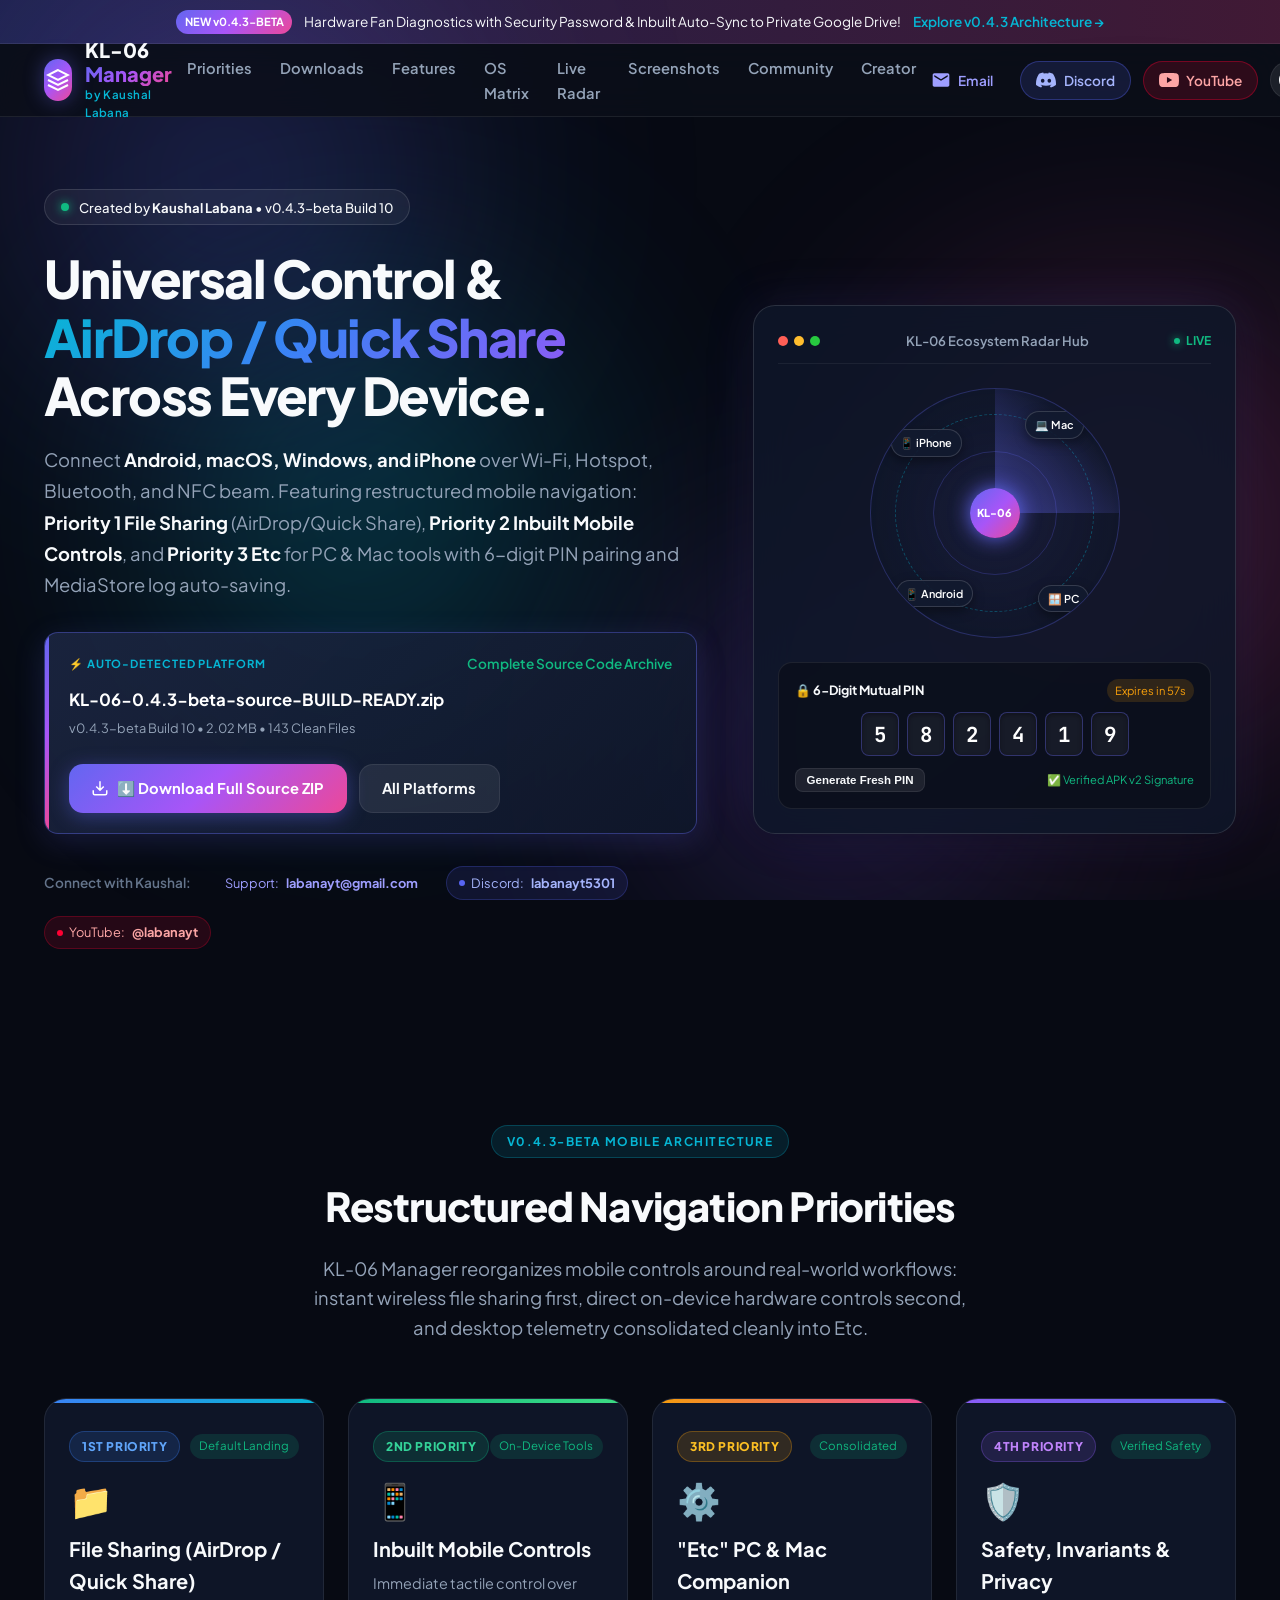
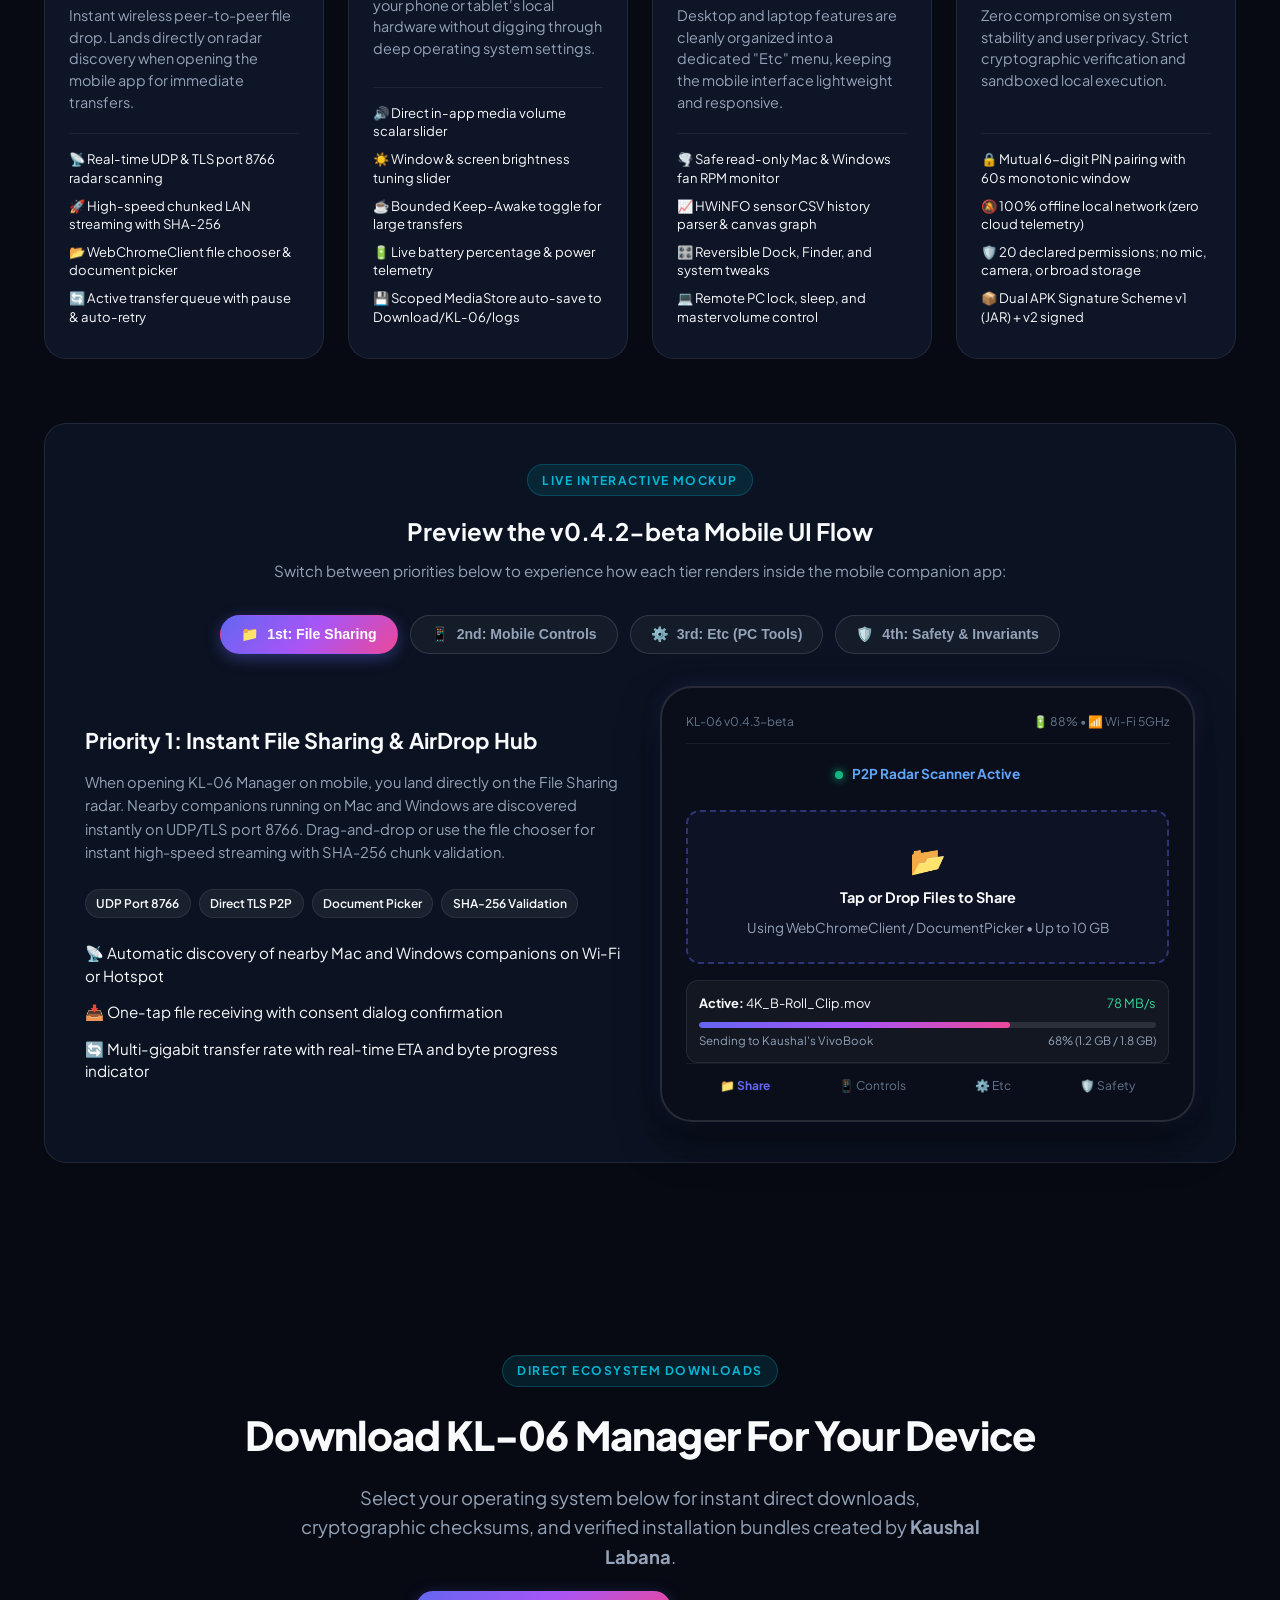
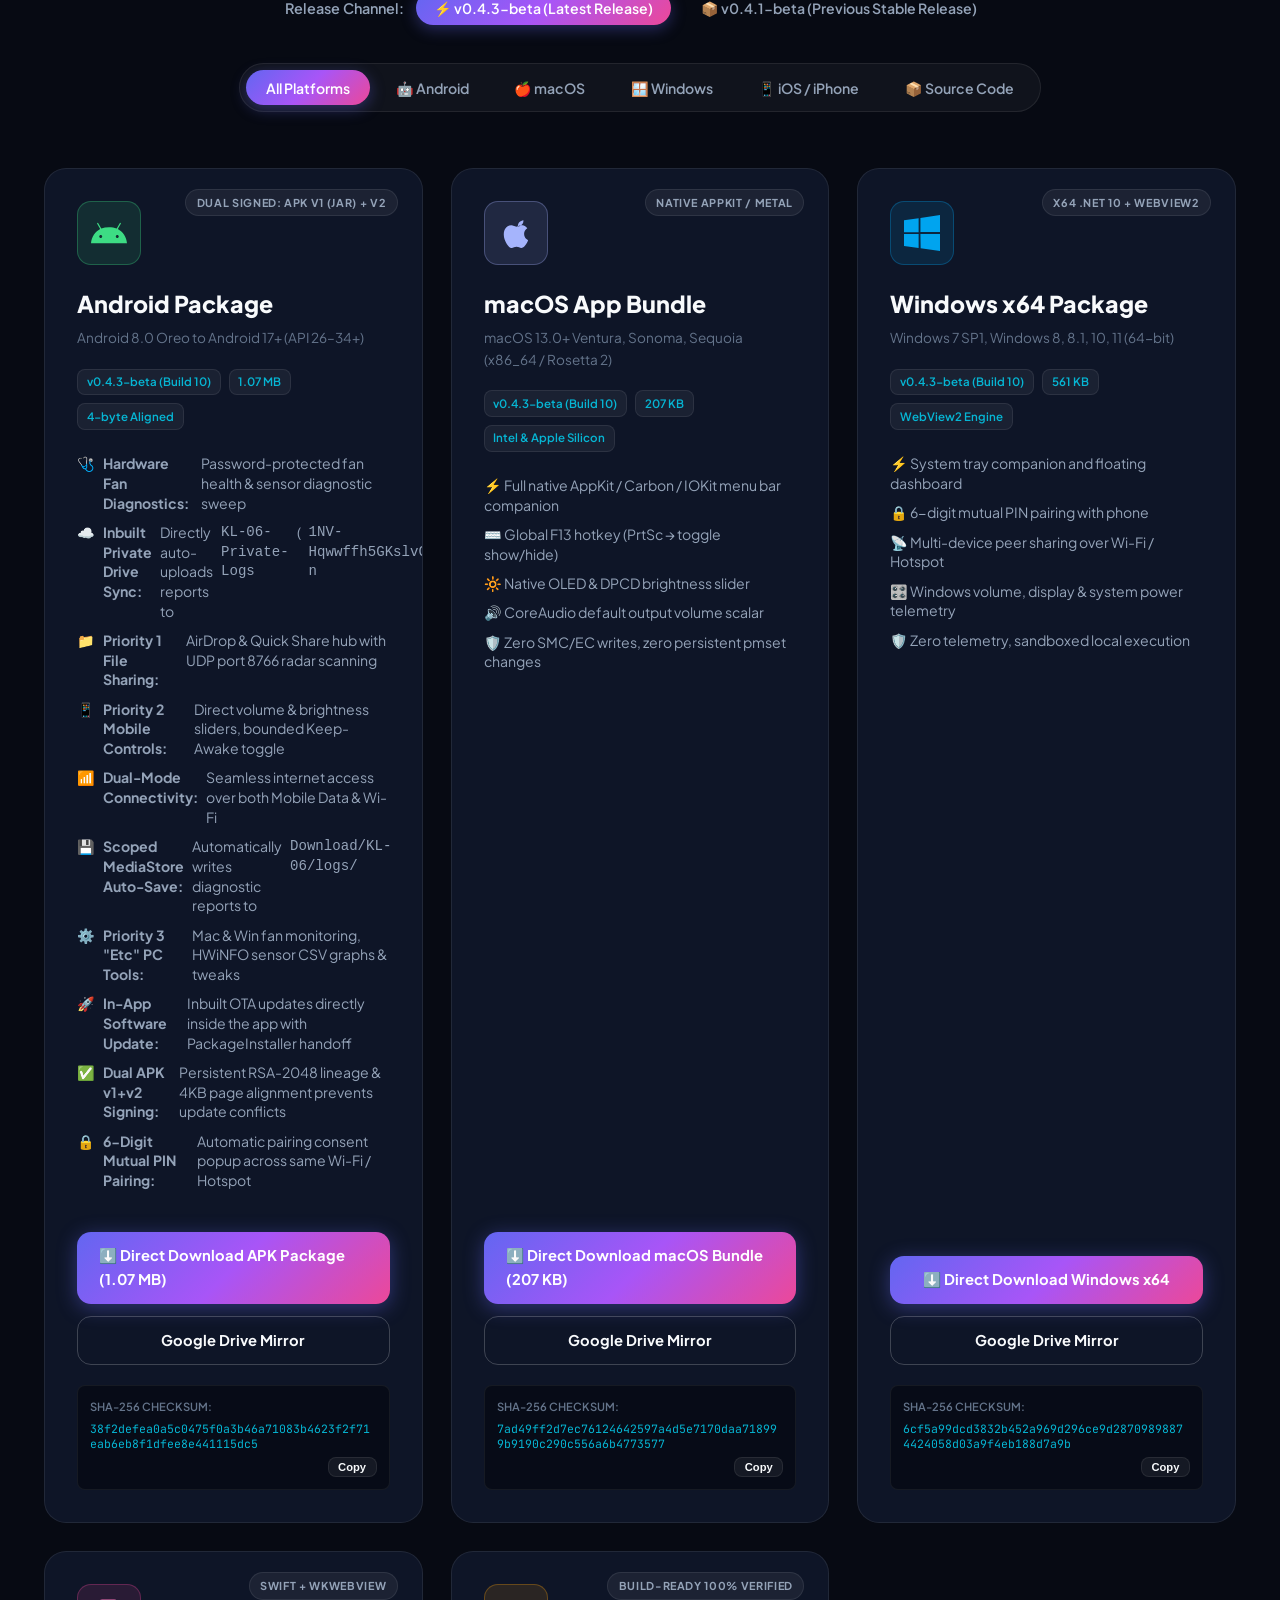
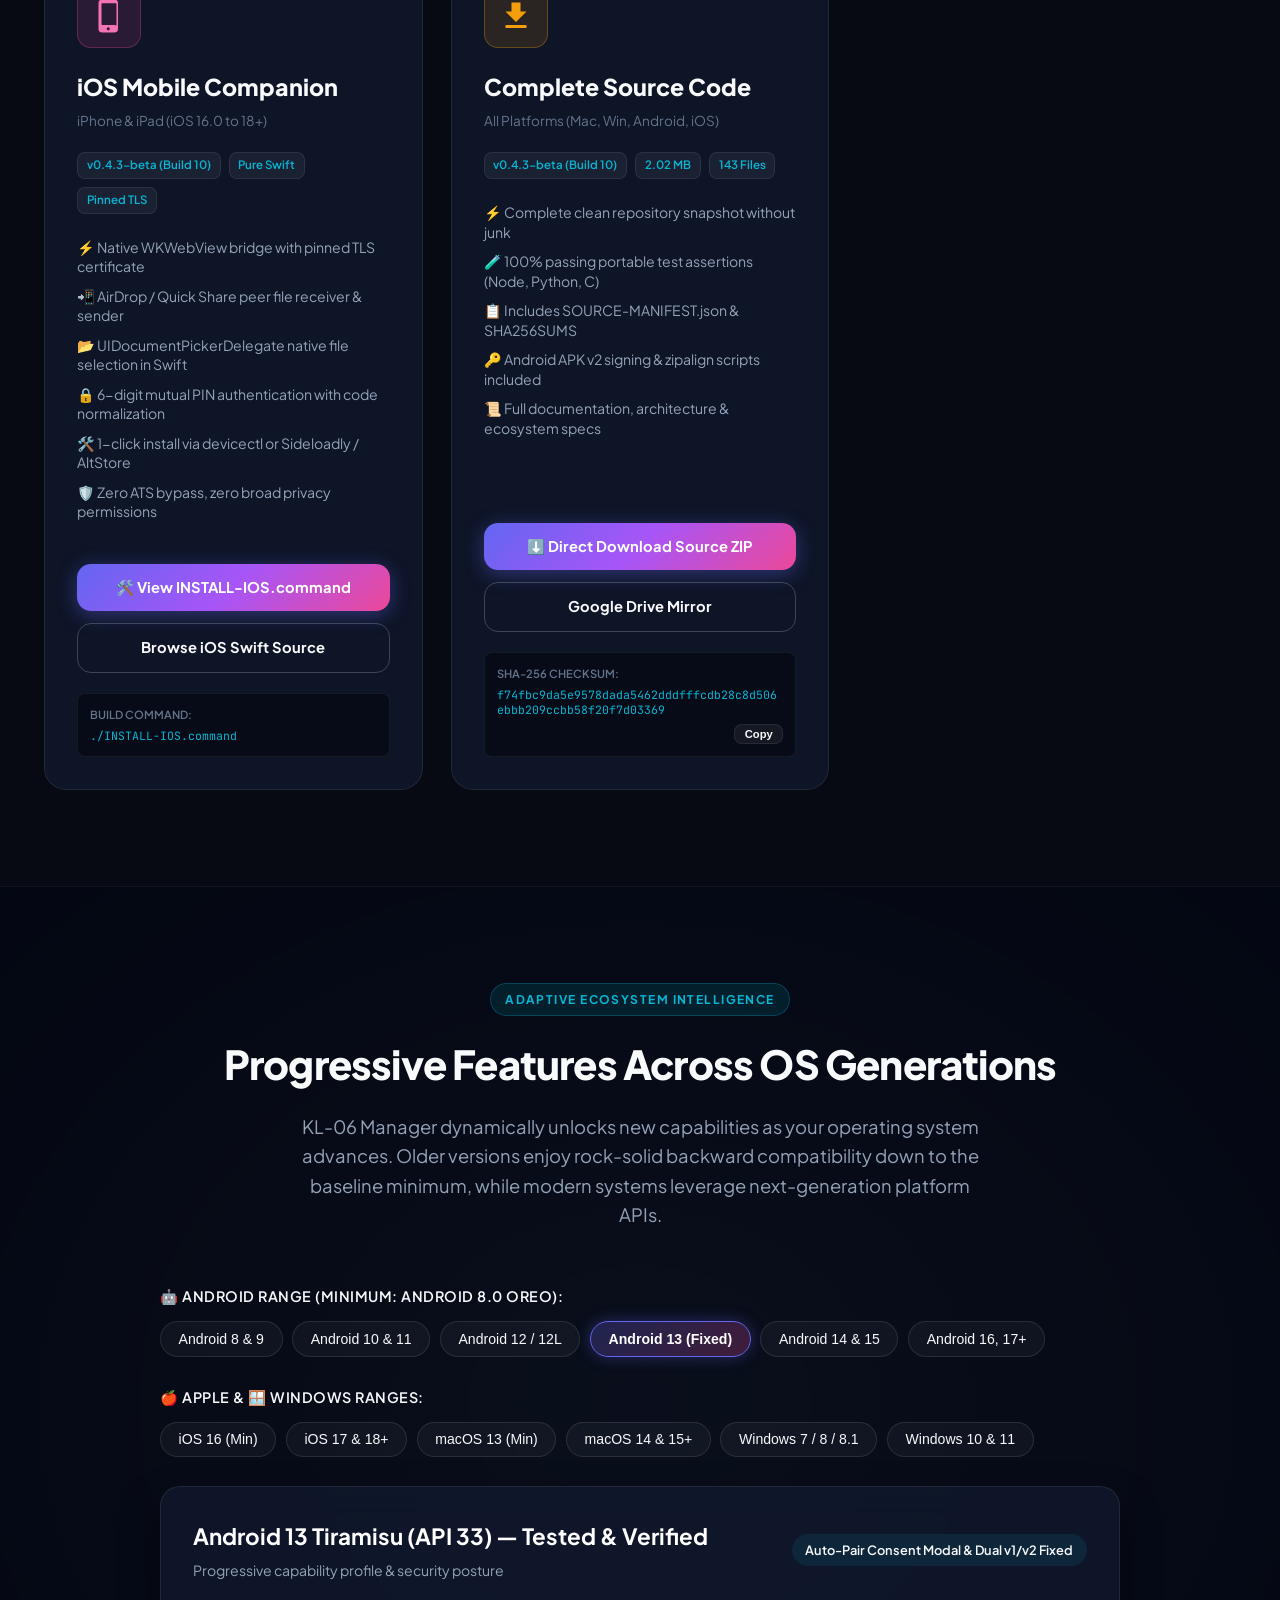
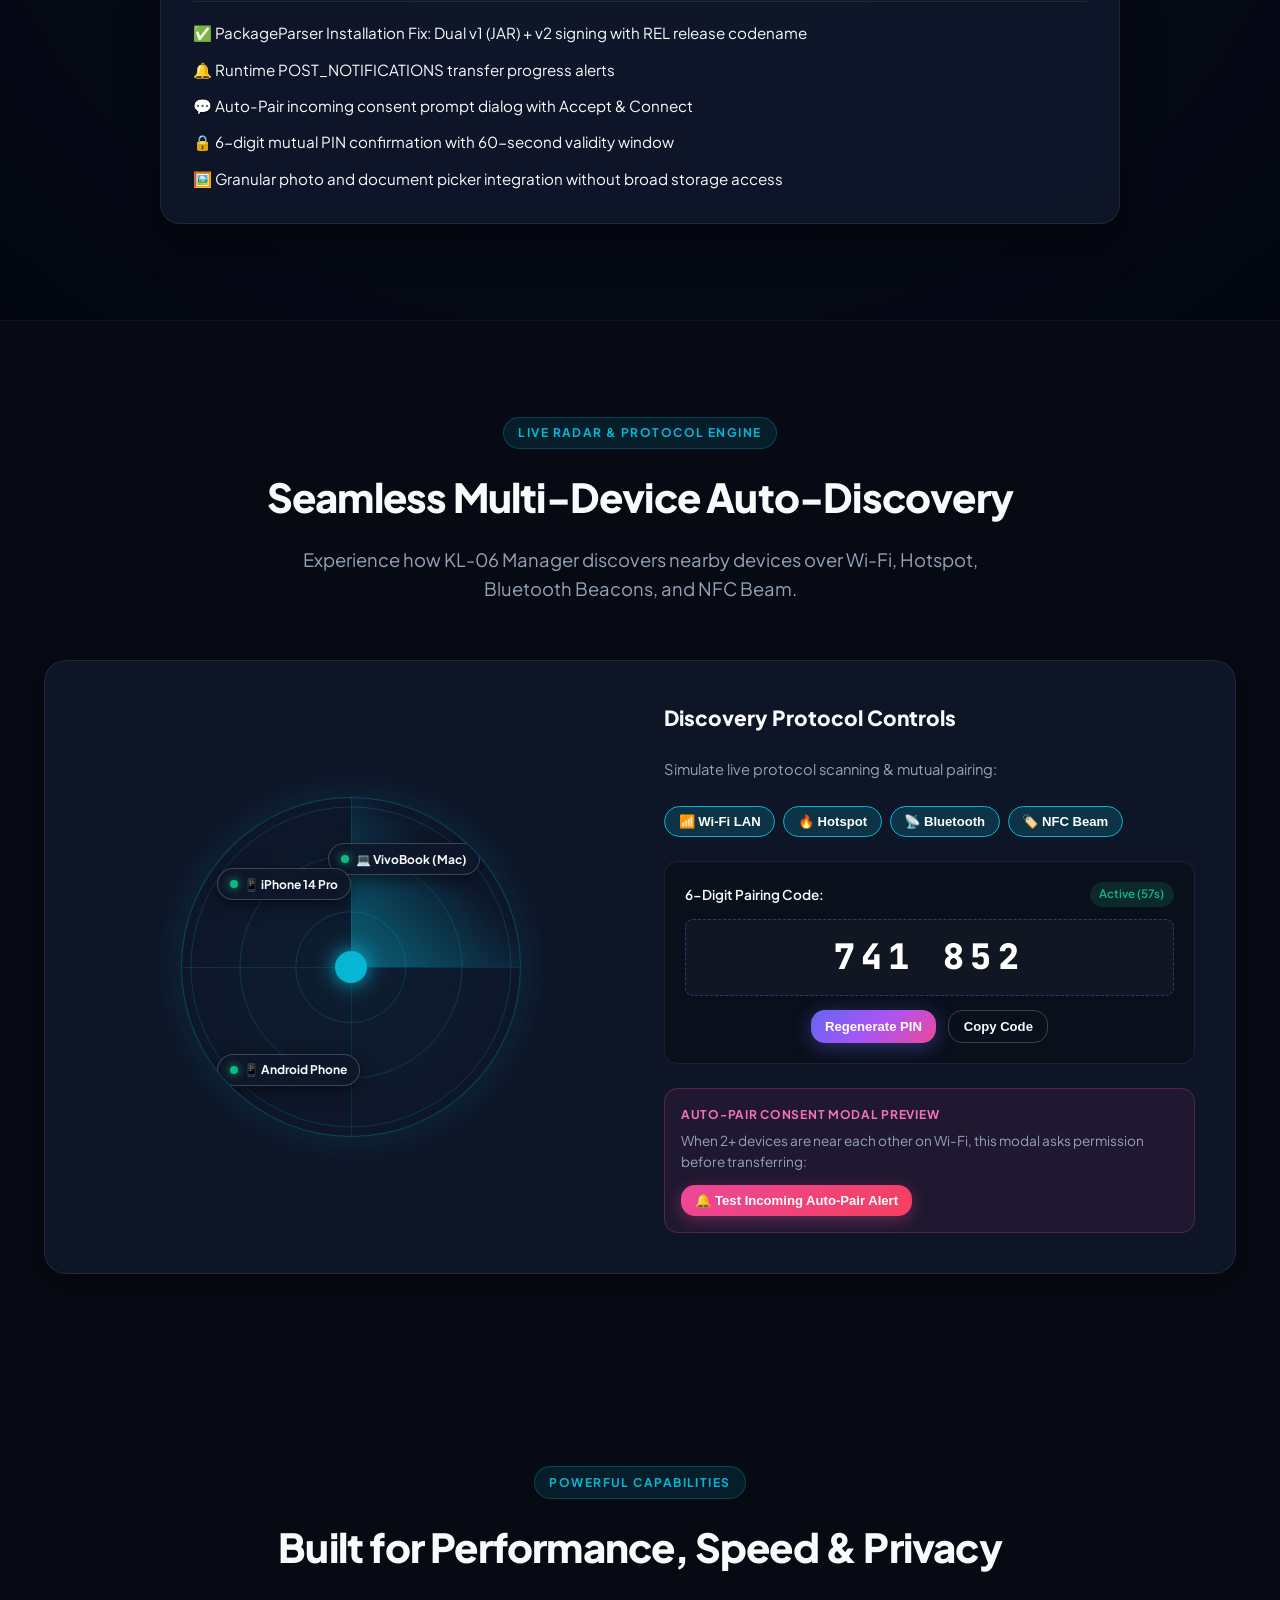
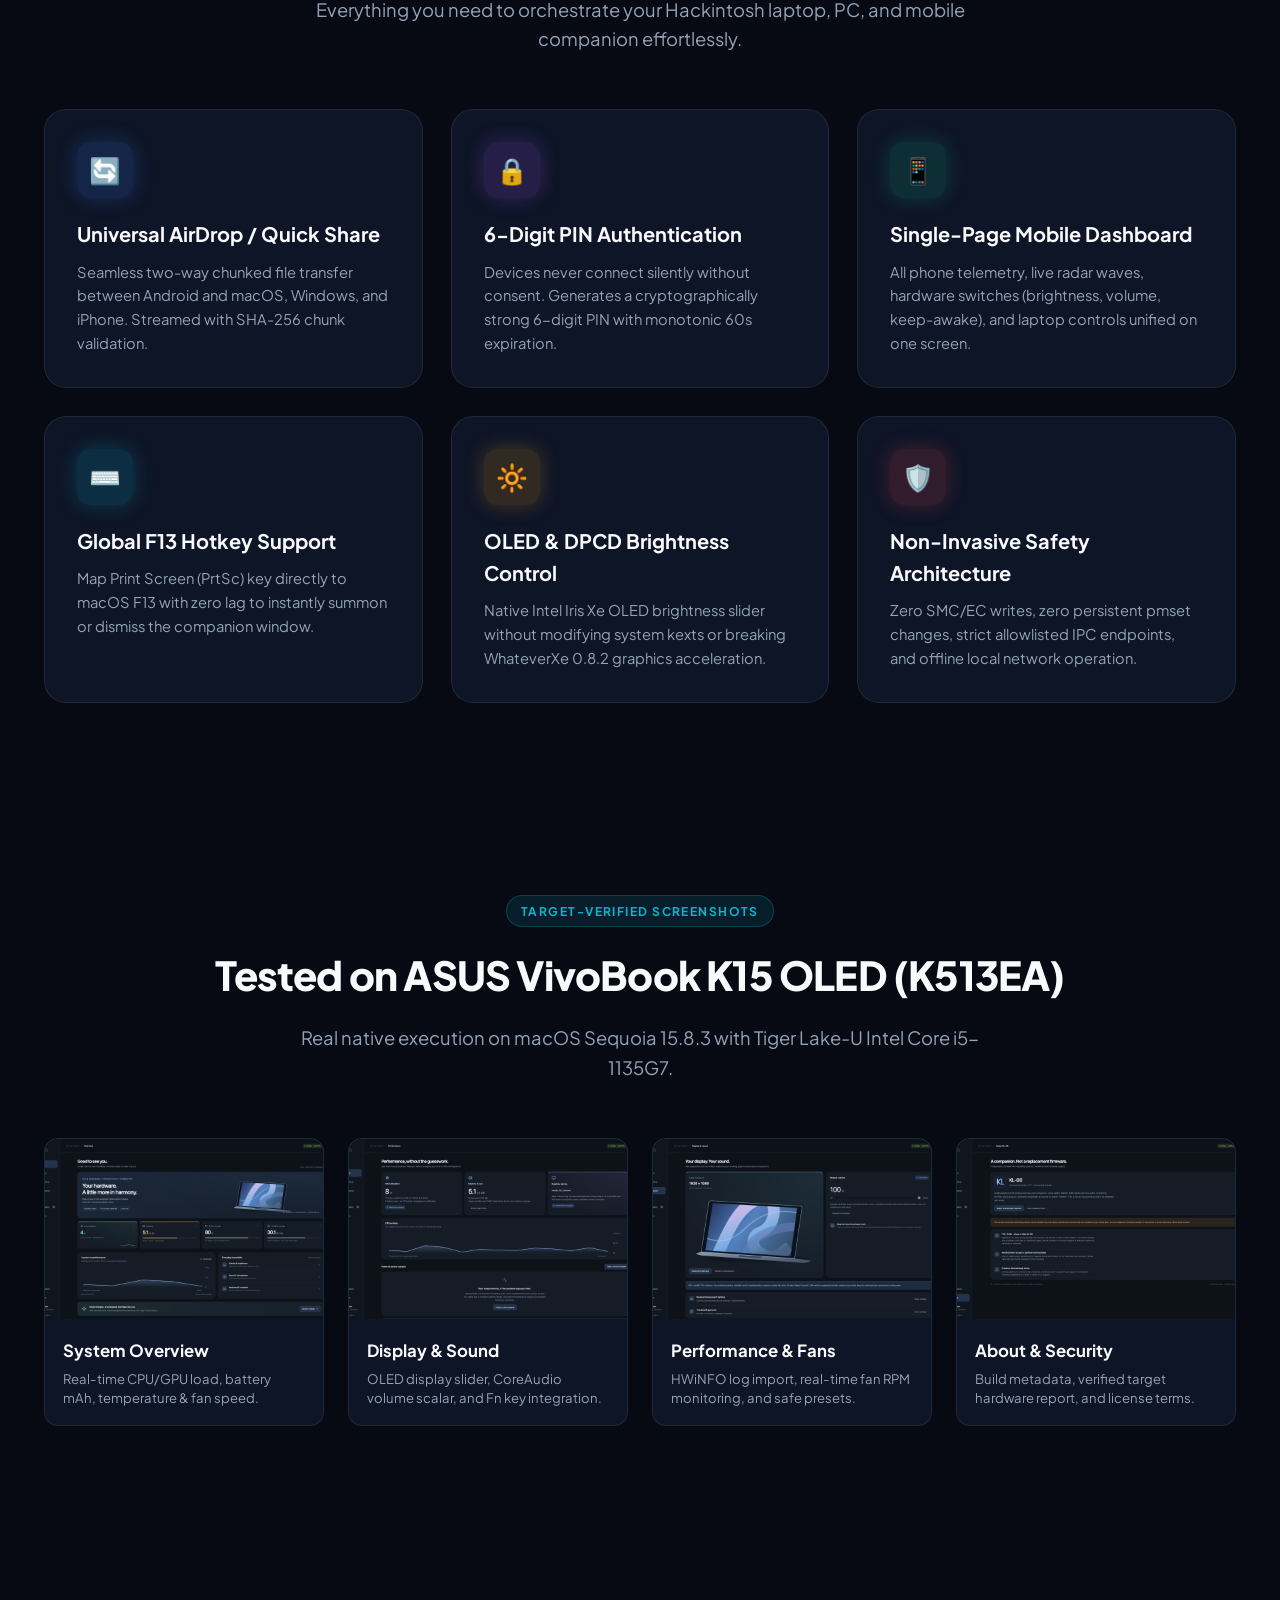
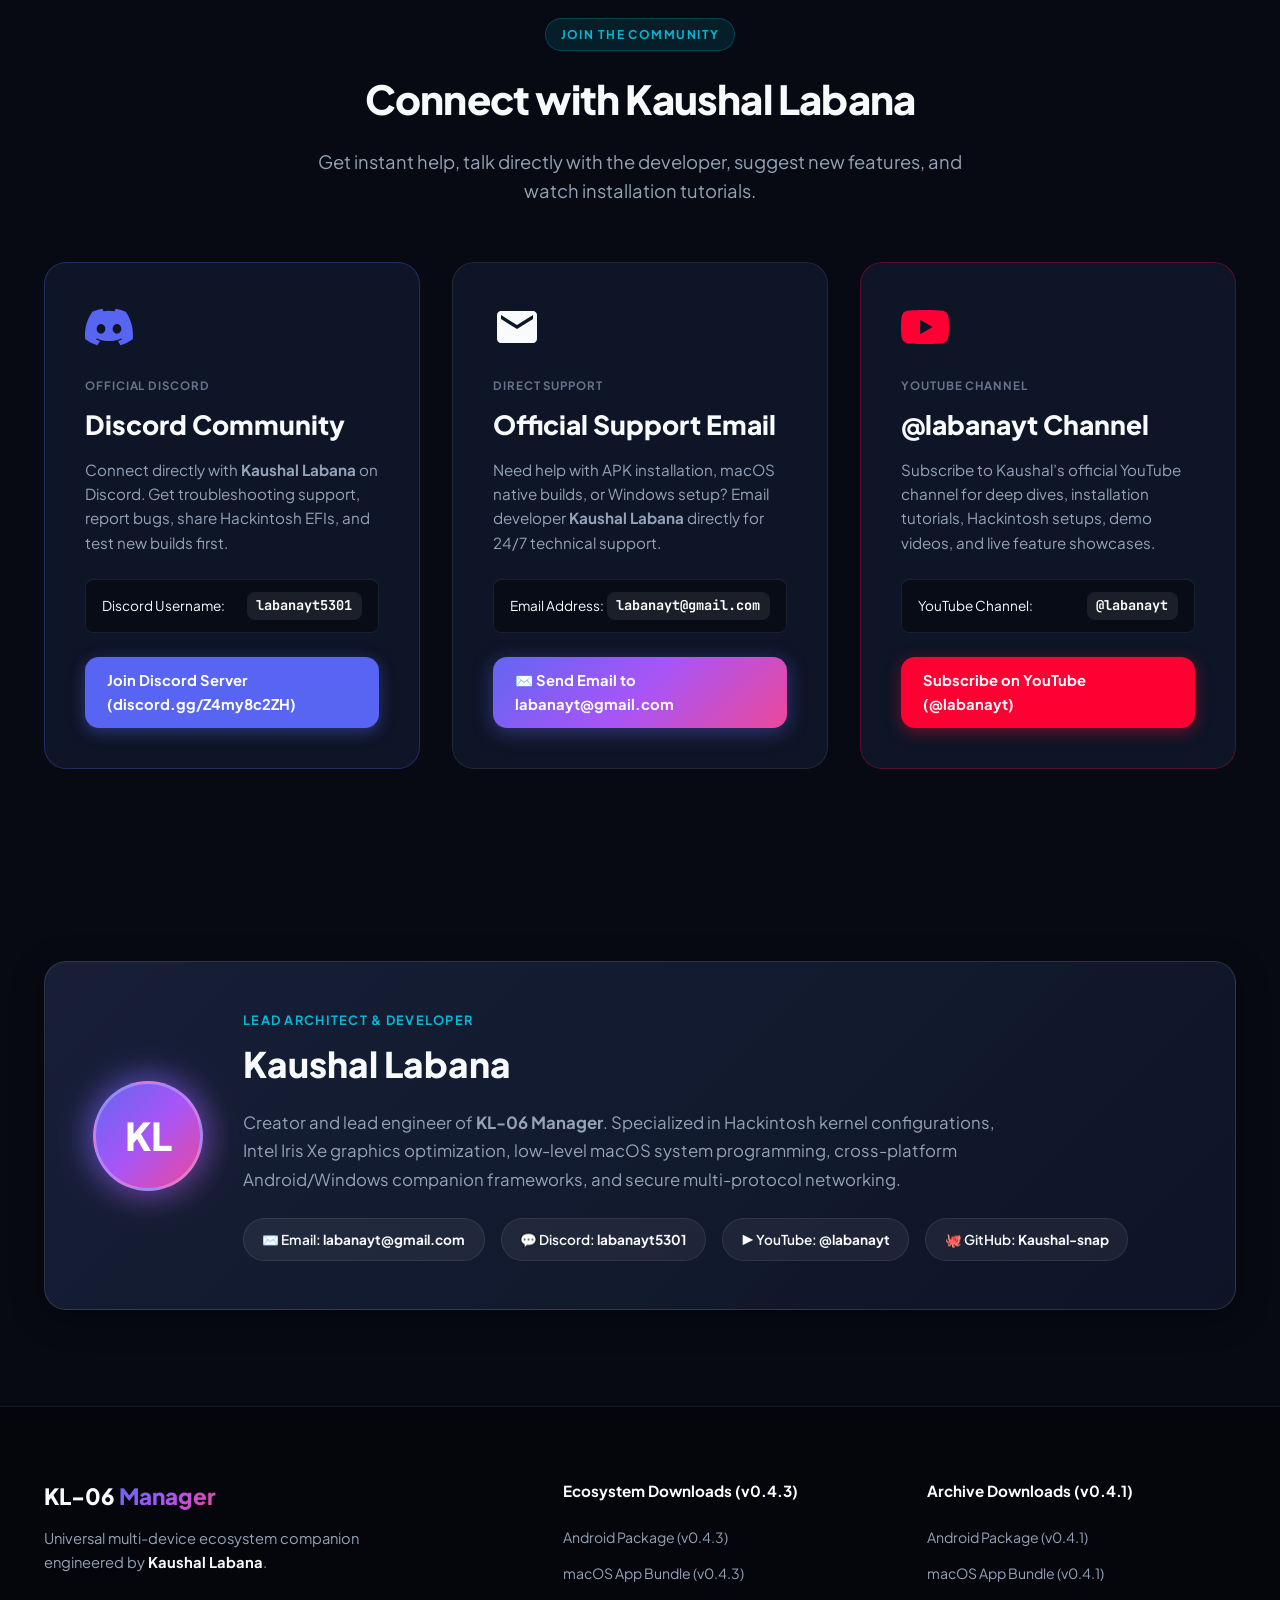
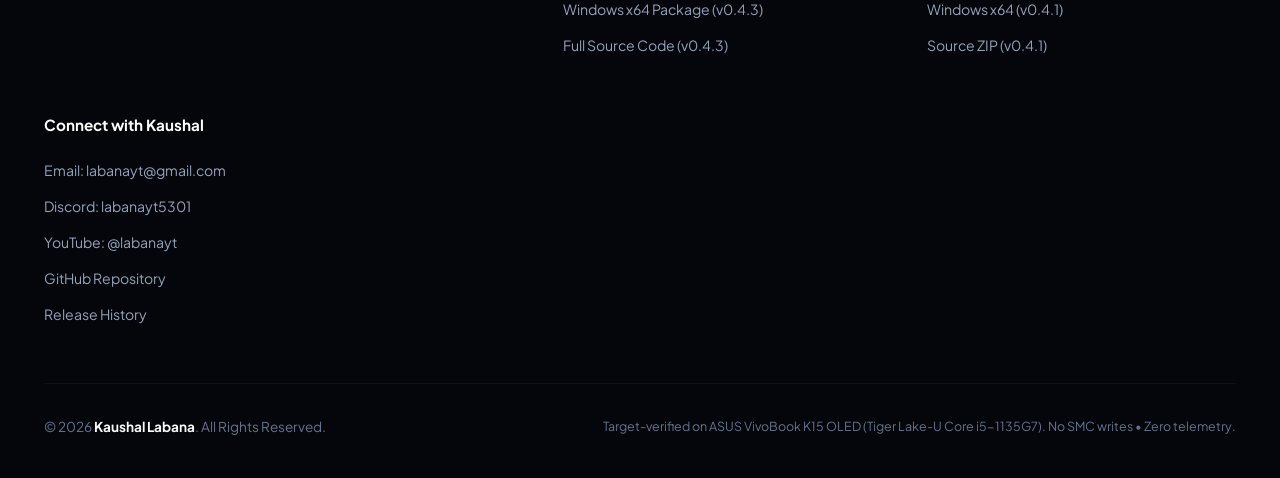
==== commit 92362d13: "Update website, mirrors, and manifests with user-uploaded working macOS KL-06 Manager 0.4.3 package " ====
--- a/index.html
+++ b/index.html
@@ -455,7 +455,7 @@
                     <p class="platform-target">macOS 13.0+ Ventura, Sonoma, Sequoia (x86_64 / Rosetta 2)</p>
                     <div class="card-specs">
                         <span class="spec-tag">v0.4.3-beta (Build 10)</span>
-                        <span class="spec-tag">196 KB</span>
+                        <span class="spec-tag">207 KB</span>
                         <span class="spec-tag">Intel &amp; Apple Silicon</span>
                     </div>
                     <ul class="card-features">
@@ -467,18 +467,18 @@
                     </ul>
 
                     <div class="card-actions">
-                        <a href="https://drive.google.com/uc?id=1x88mqV6Z2bhgceUB-zRrHn3YOyhpH7bT&export=download" class="btn btn-primary btn-block">
-                            ⬇️ Direct Download macOS Bundle
-                        </a>
-                        <a href="https://drive.google.com/file/d/1x88mqV6Z2bhgceUB-zRrHn3YOyhpH7bT/view?usp=sharing" target="_blank" rel="noopener noreferrer" class="btn btn-outline btn-block">
+                        <a href="https://drive.google.com/uc?id=1jfB-a7WobMvncb4RW9dNt1ipINB3khe9&export=download" class="btn btn-primary btn-block">
+                            ⬇️ Direct Download macOS Bundle (207 KB)
+                        </a>
+                        <a href="https://drive.google.com/file/d/1jfB-a7WobMvncb4RW9dNt1ipINB3khe9/view?usp=sharing" target="_blank" rel="noopener noreferrer" class="btn btn-outline btn-block">
                             Google Drive Mirror
                         </a>
                     </div>
 
                     <div class="hash-box">
                         <span class="hash-label">SHA-256 Checksum:</span>
-                        <code class="hash-code" id="hash-mac">b7bf54bbe9d7eaf320864d1231681868a1628c851a57d2fbf187a349cbec8240</code>
-                        <button class="btn-copy" onclick="copyText('b7bf54bbe9d7eaf320864d1231681868a1628c851a57d2fbf187a349cbec8240', this)">Copy</button>
+                        <code class="hash-code" id="hash-mac">7ad49ff2d7ec76124642597a4d5e7170daa718999b9190c290c556a6b4773577</code>
+                        <button class="btn-copy" onclick="copyText('7ad49ff2d7ec76124642597a4d5e7170daa718999b9190c290c556a6b4773577', this)">Copy</button>
                     </div>
                 </div>
 
@@ -1166,9 +1166,9 @@
                     <h4>Ecosystem Downloads (v0.4.3)</h4>
                     <ul>
                         <li><a href="https://drive.google.com/uc?id=1jsRXzy98NW40y2r3Nh6q3i0ncAXT6qHz&export=download">Android Package (v0.4.3)</a></li>
-                        <li><a href="https://drive.google.com/uc?id=1x88mqV6Z2bhgceUB-zRrHn3YOyhpH7bT&export=download">macOS App Bundle (v0.4.3)</a></li>
+                        <li><a href="https://drive.google.com/uc?id=1jfB-a7WobMvncb4RW9dNt1ipINB3khe9&export=download">macOS App Bundle (v0.4.3)</a></li>
                         <li><a href="https://drive.google.com/uc?id=1u3iLwHS-_bTWk1SuEFDy9YiIpZH-8l50&export=download">Windows x64 Package (v0.4.3)</a></li>
-                        <li><a href="https://drive.google.com/uc?id=1C0AIwrX6Cq5btTI04w8bj_b8hXwaC4oi&export=download" id="footer-source-link">Full Source Code (v0.4.3)</a></li>
+                        <li><a href="https://drive.google.com/uc?id=1sUDU_9ZAnfZt31ncXxEFHGB_xIzwodq5&export=download" id="footer-source-link">Full Source Code (v0.4.3)</a></li>
                     </ul>
                 </div>
                 <div class="footer-links-group">
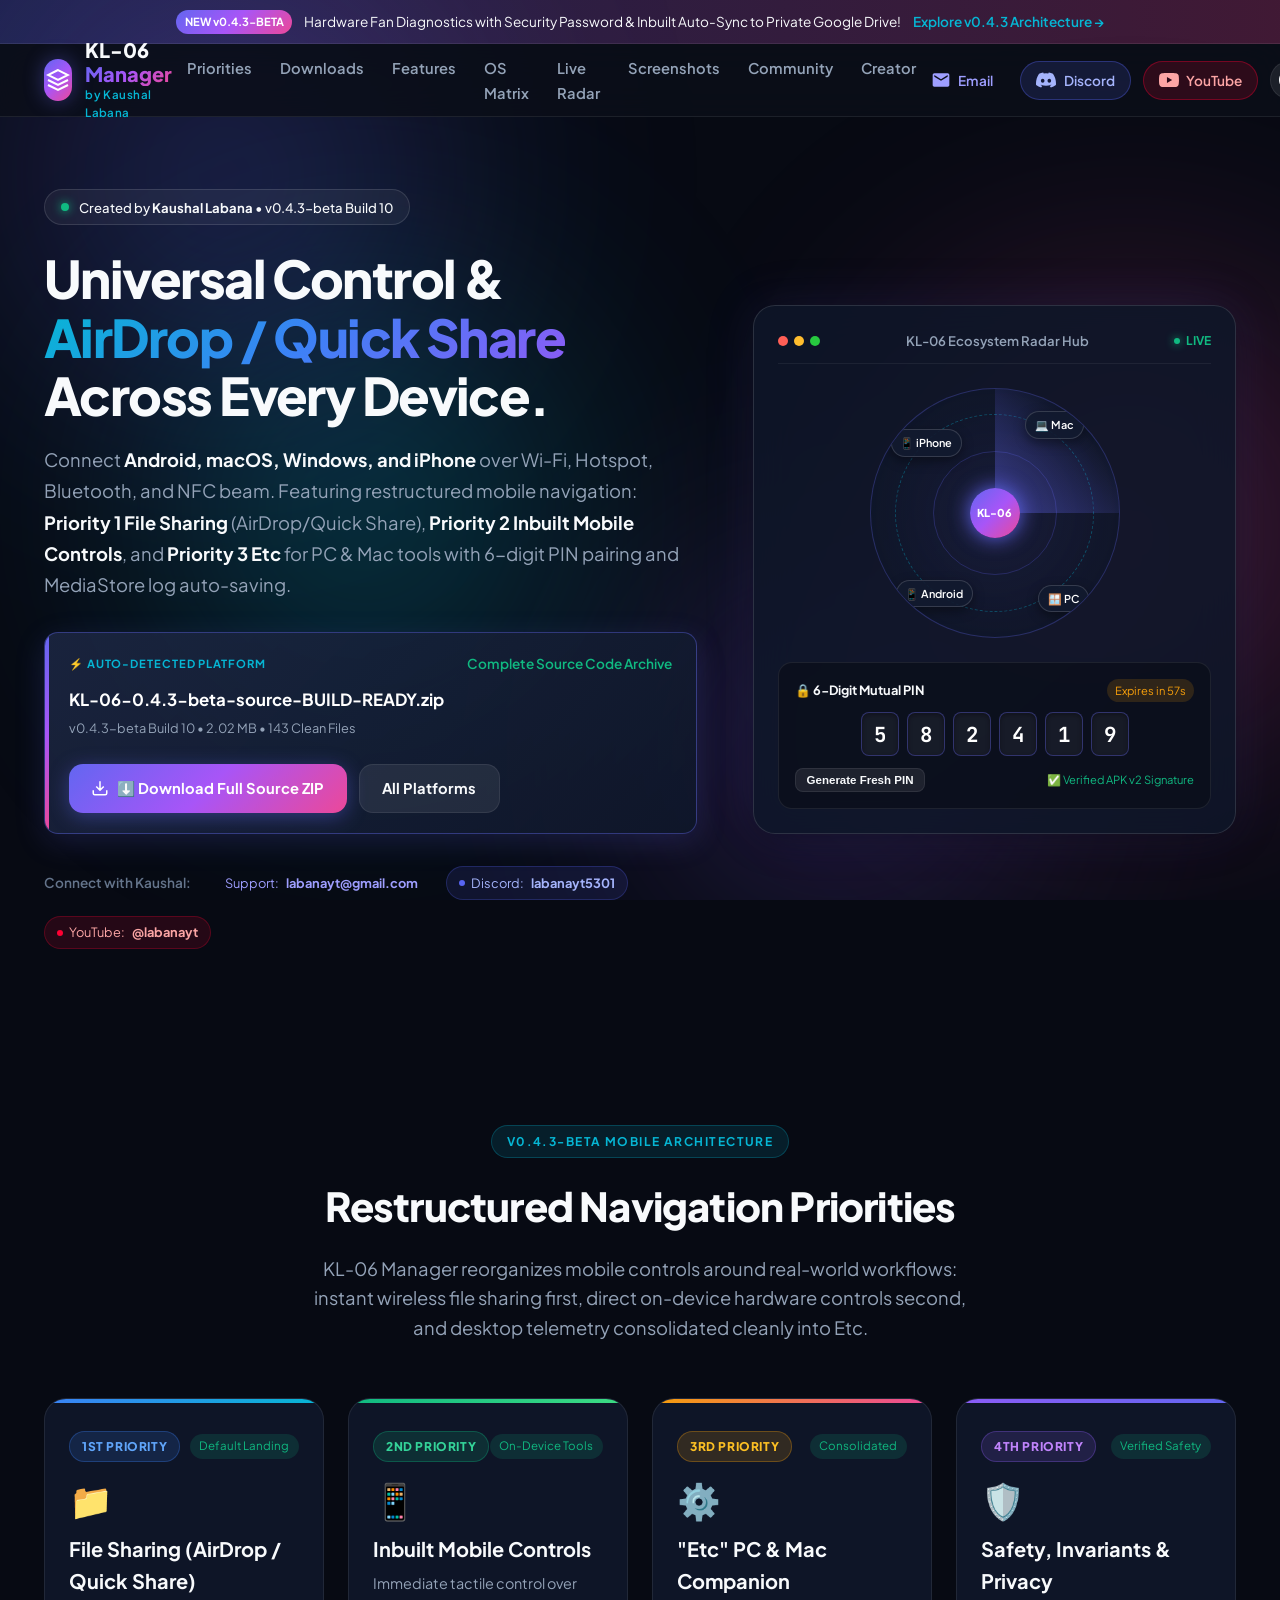
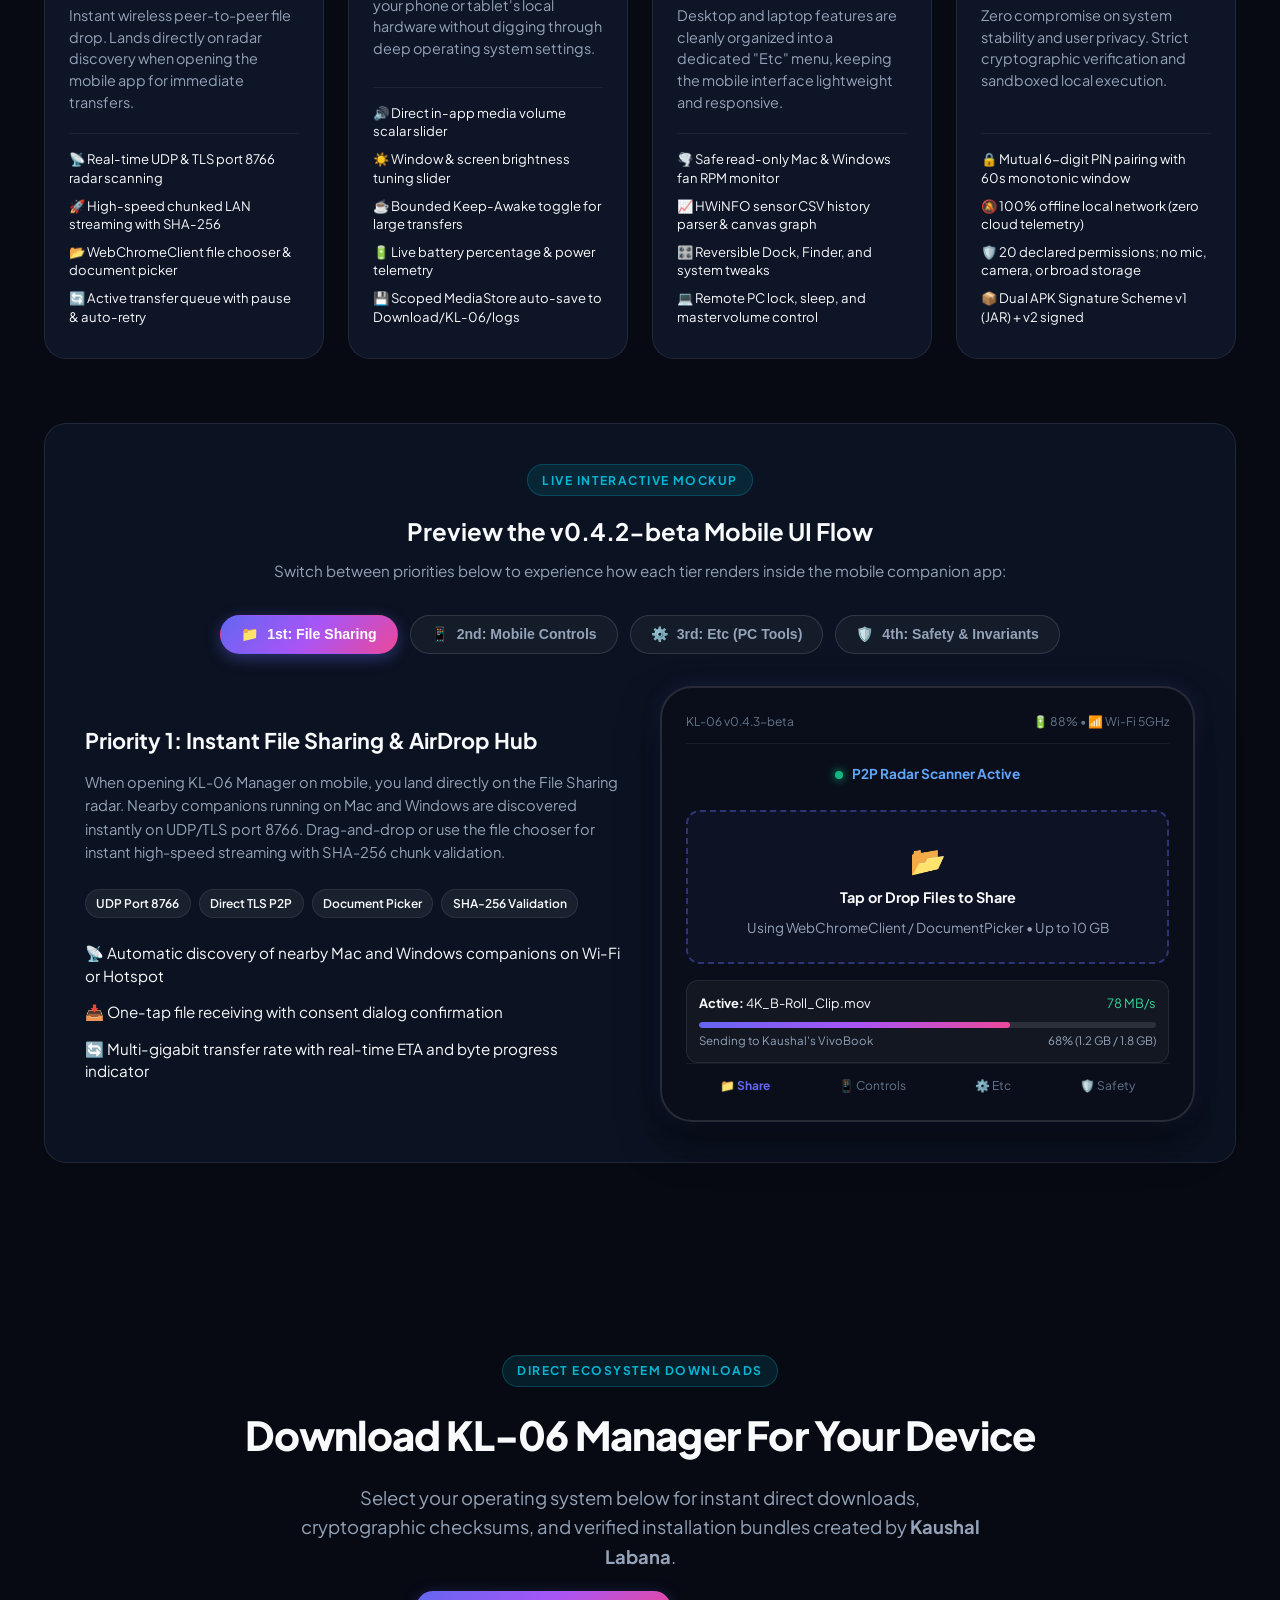
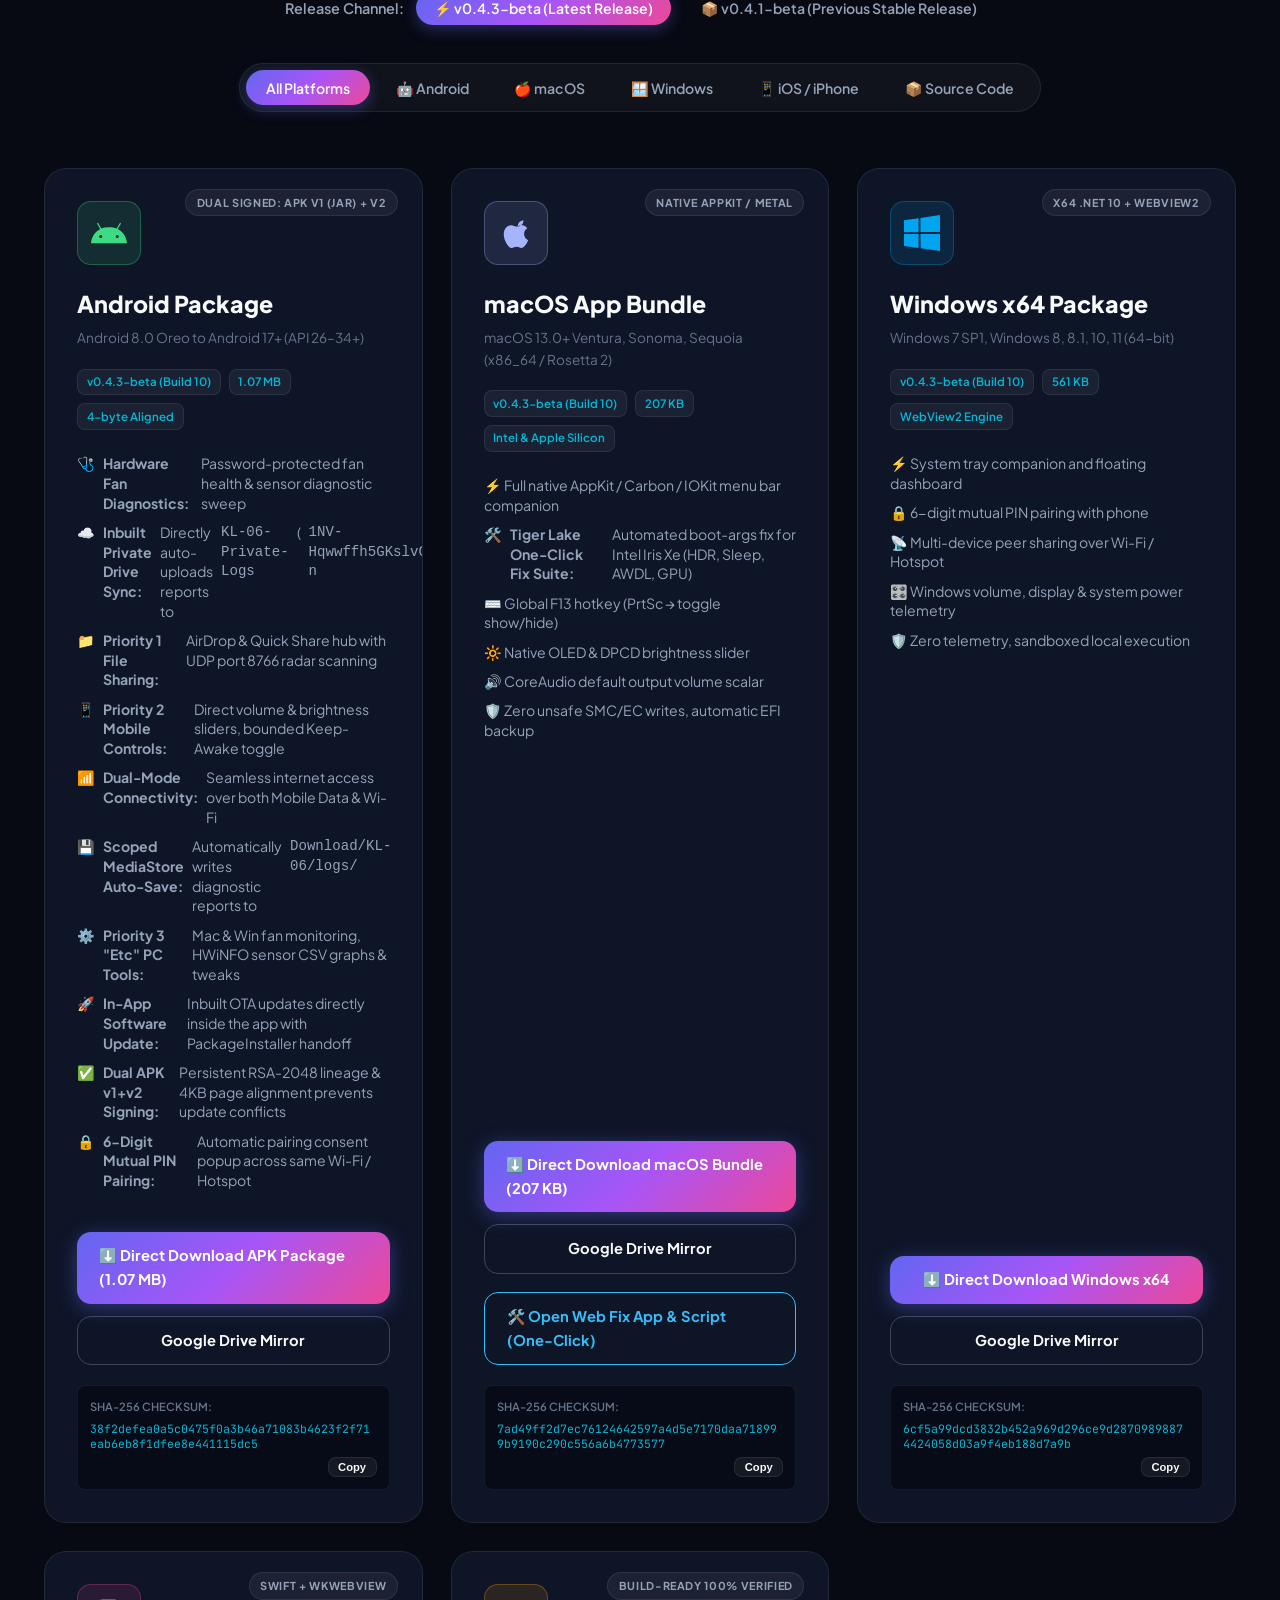
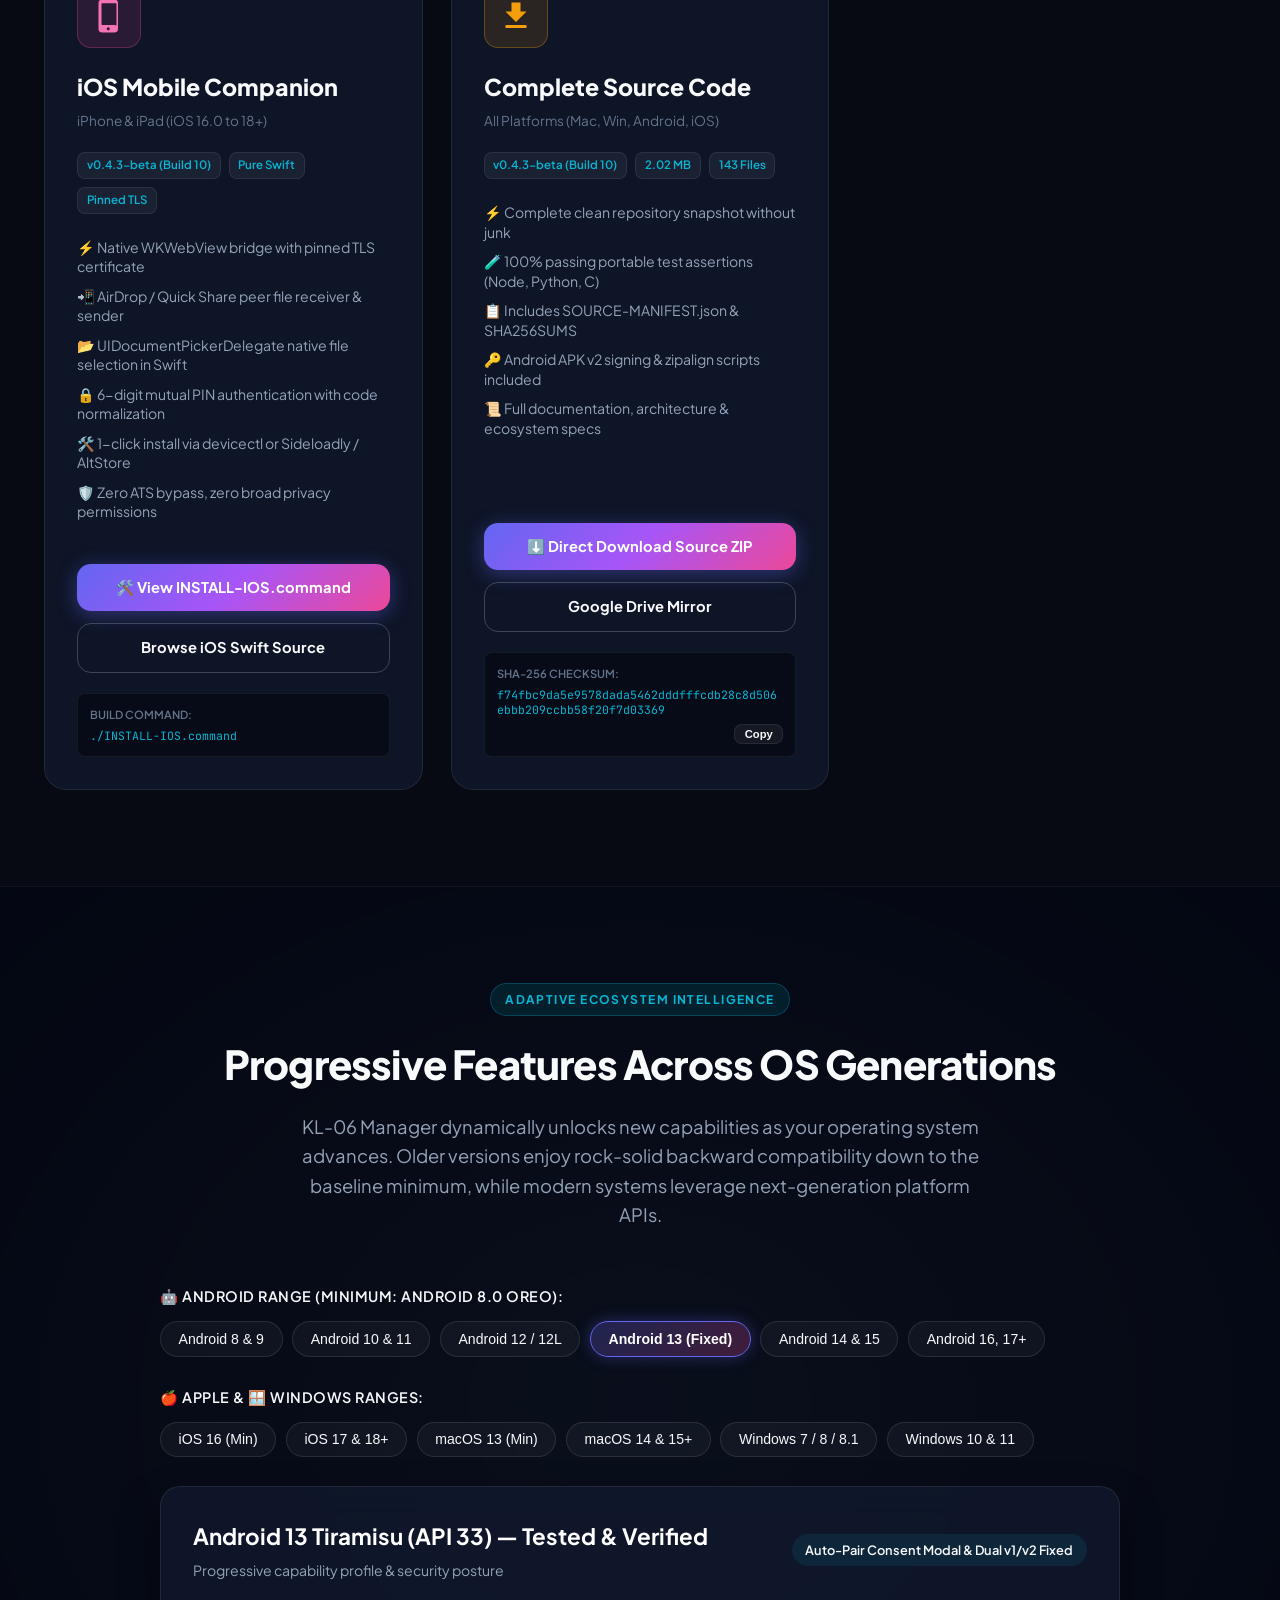
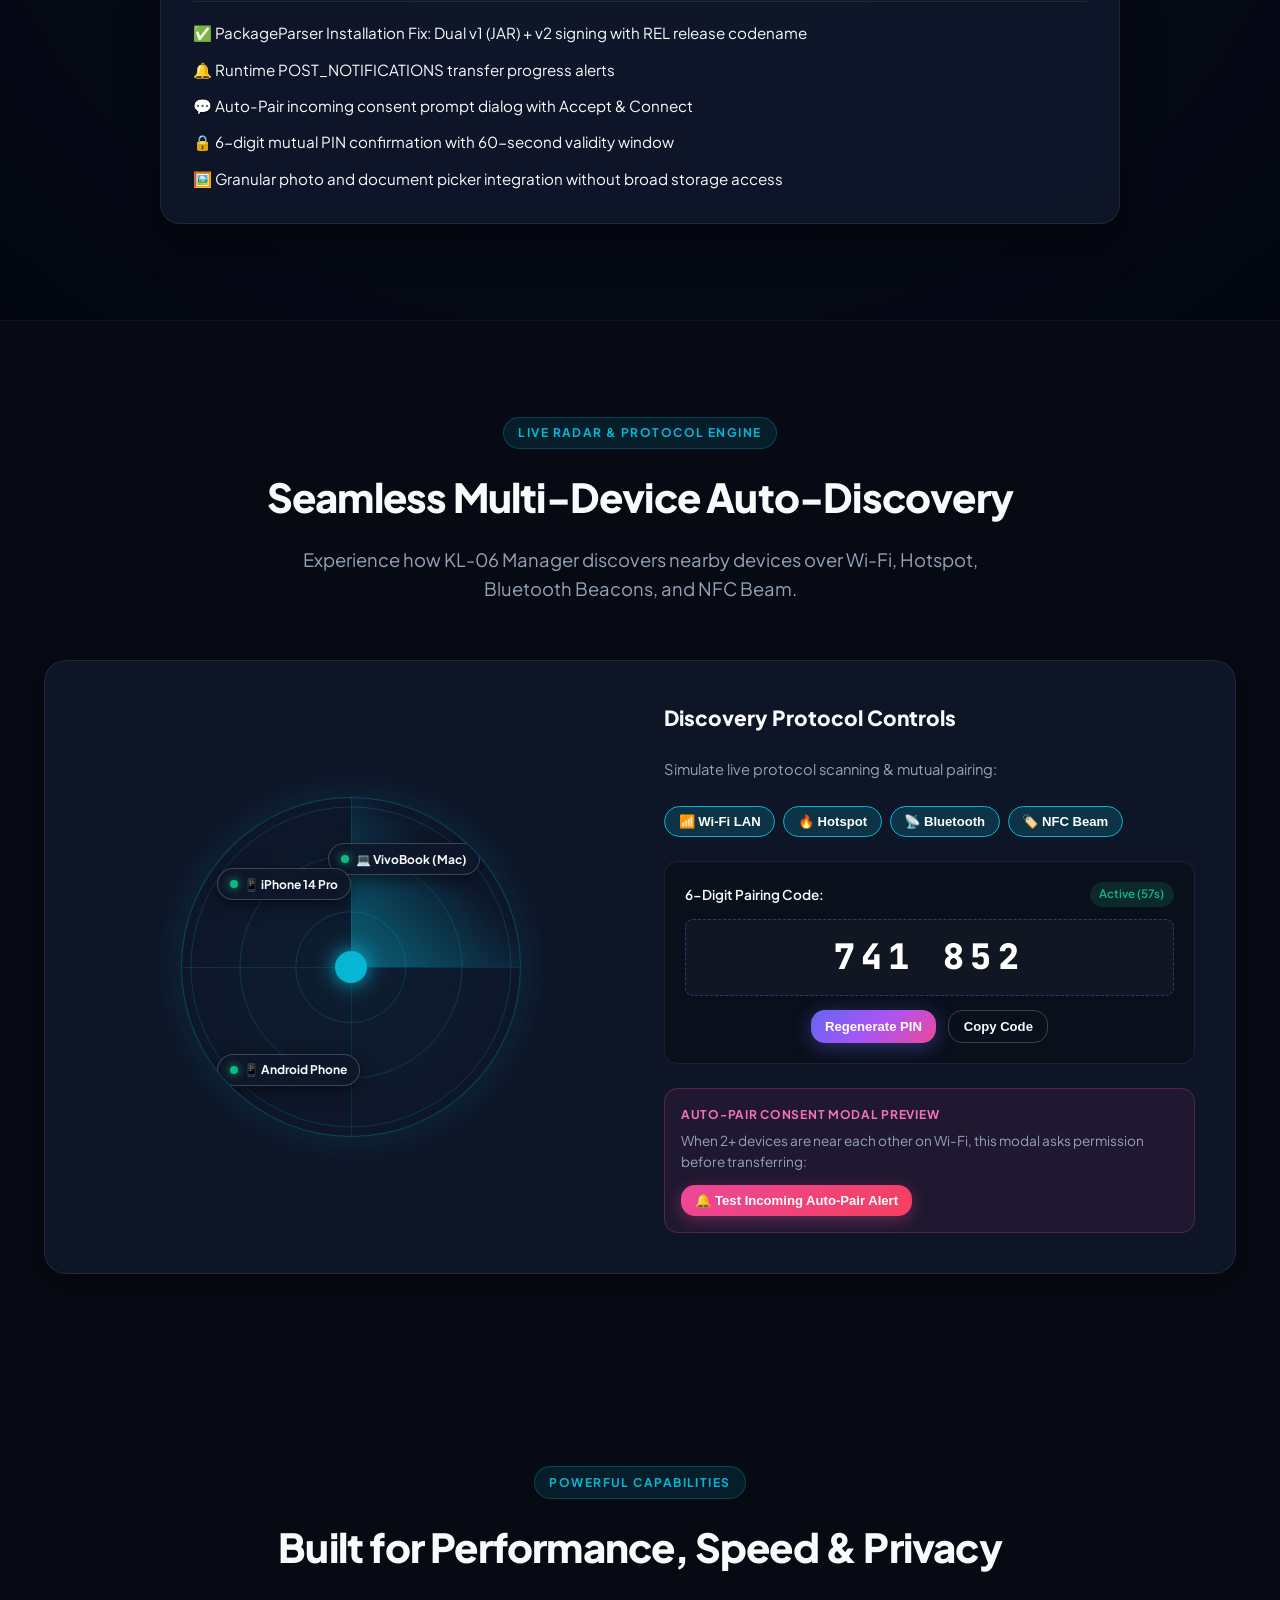
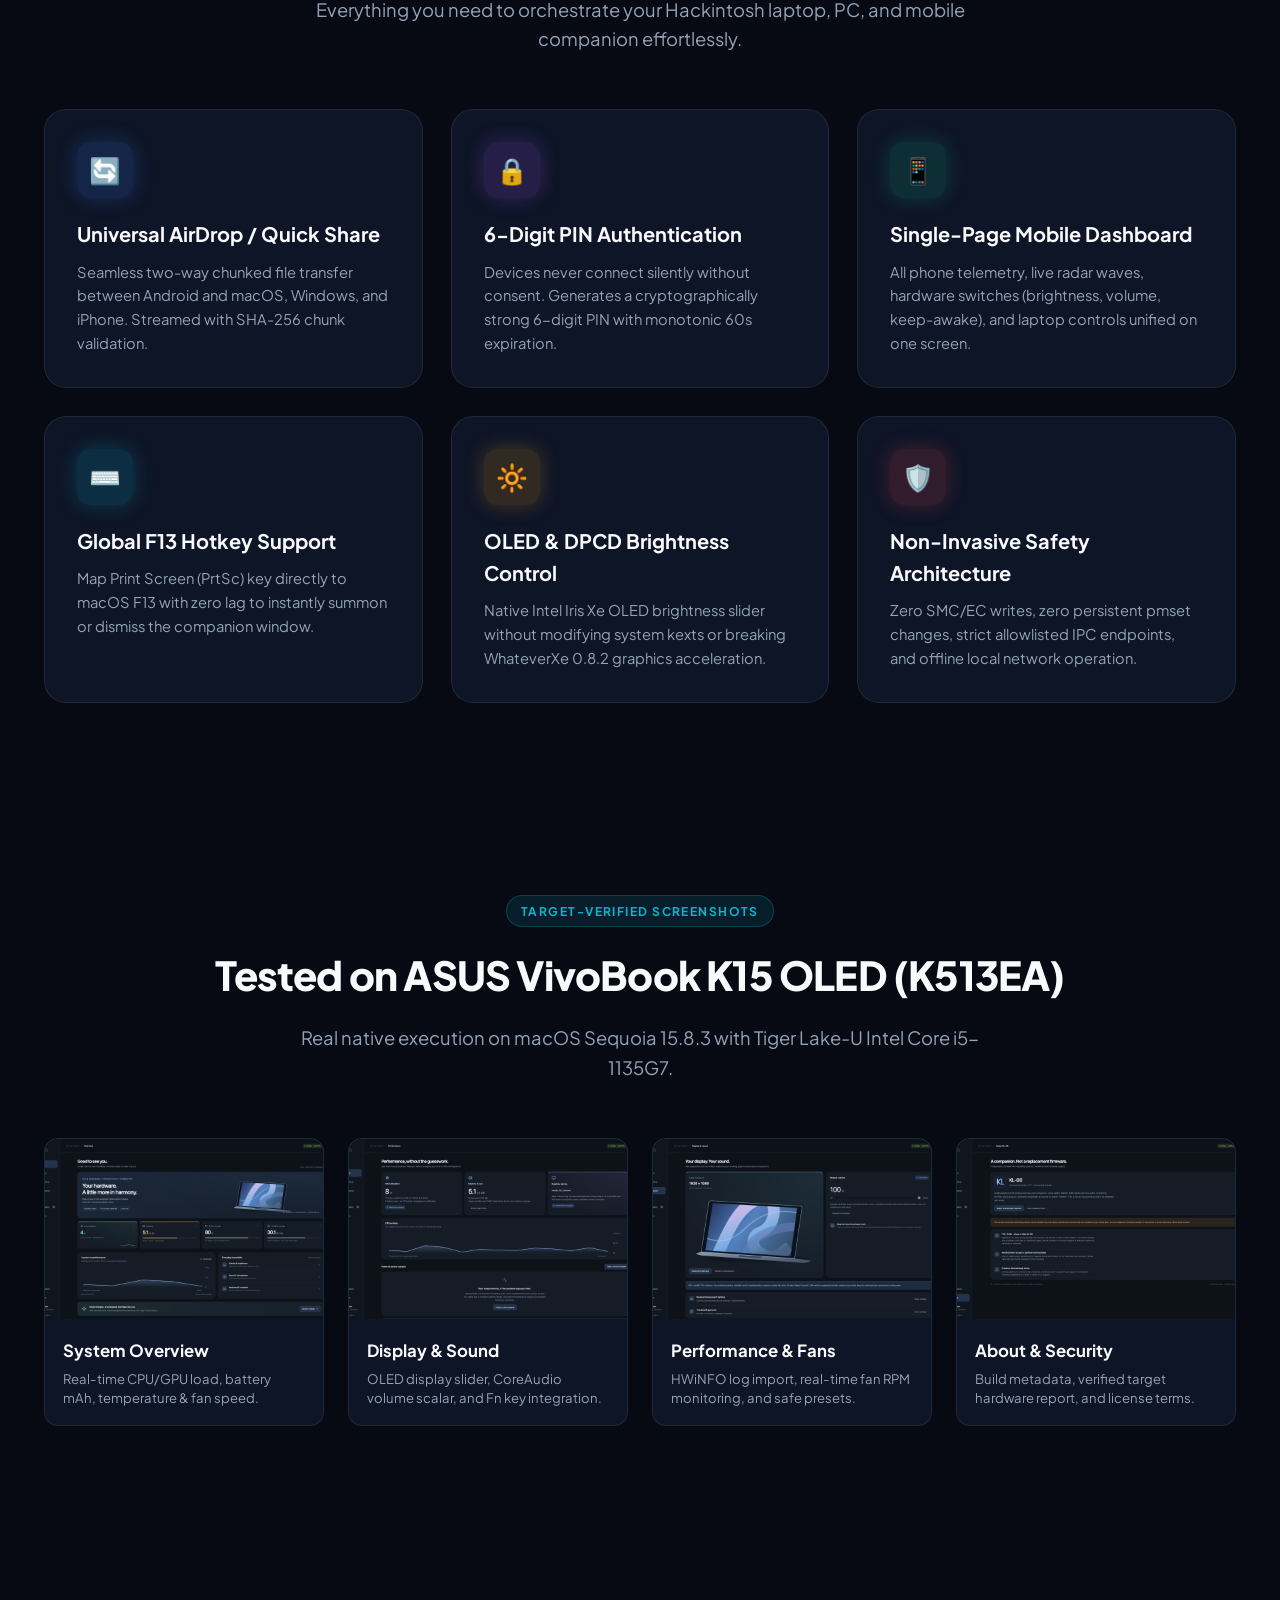
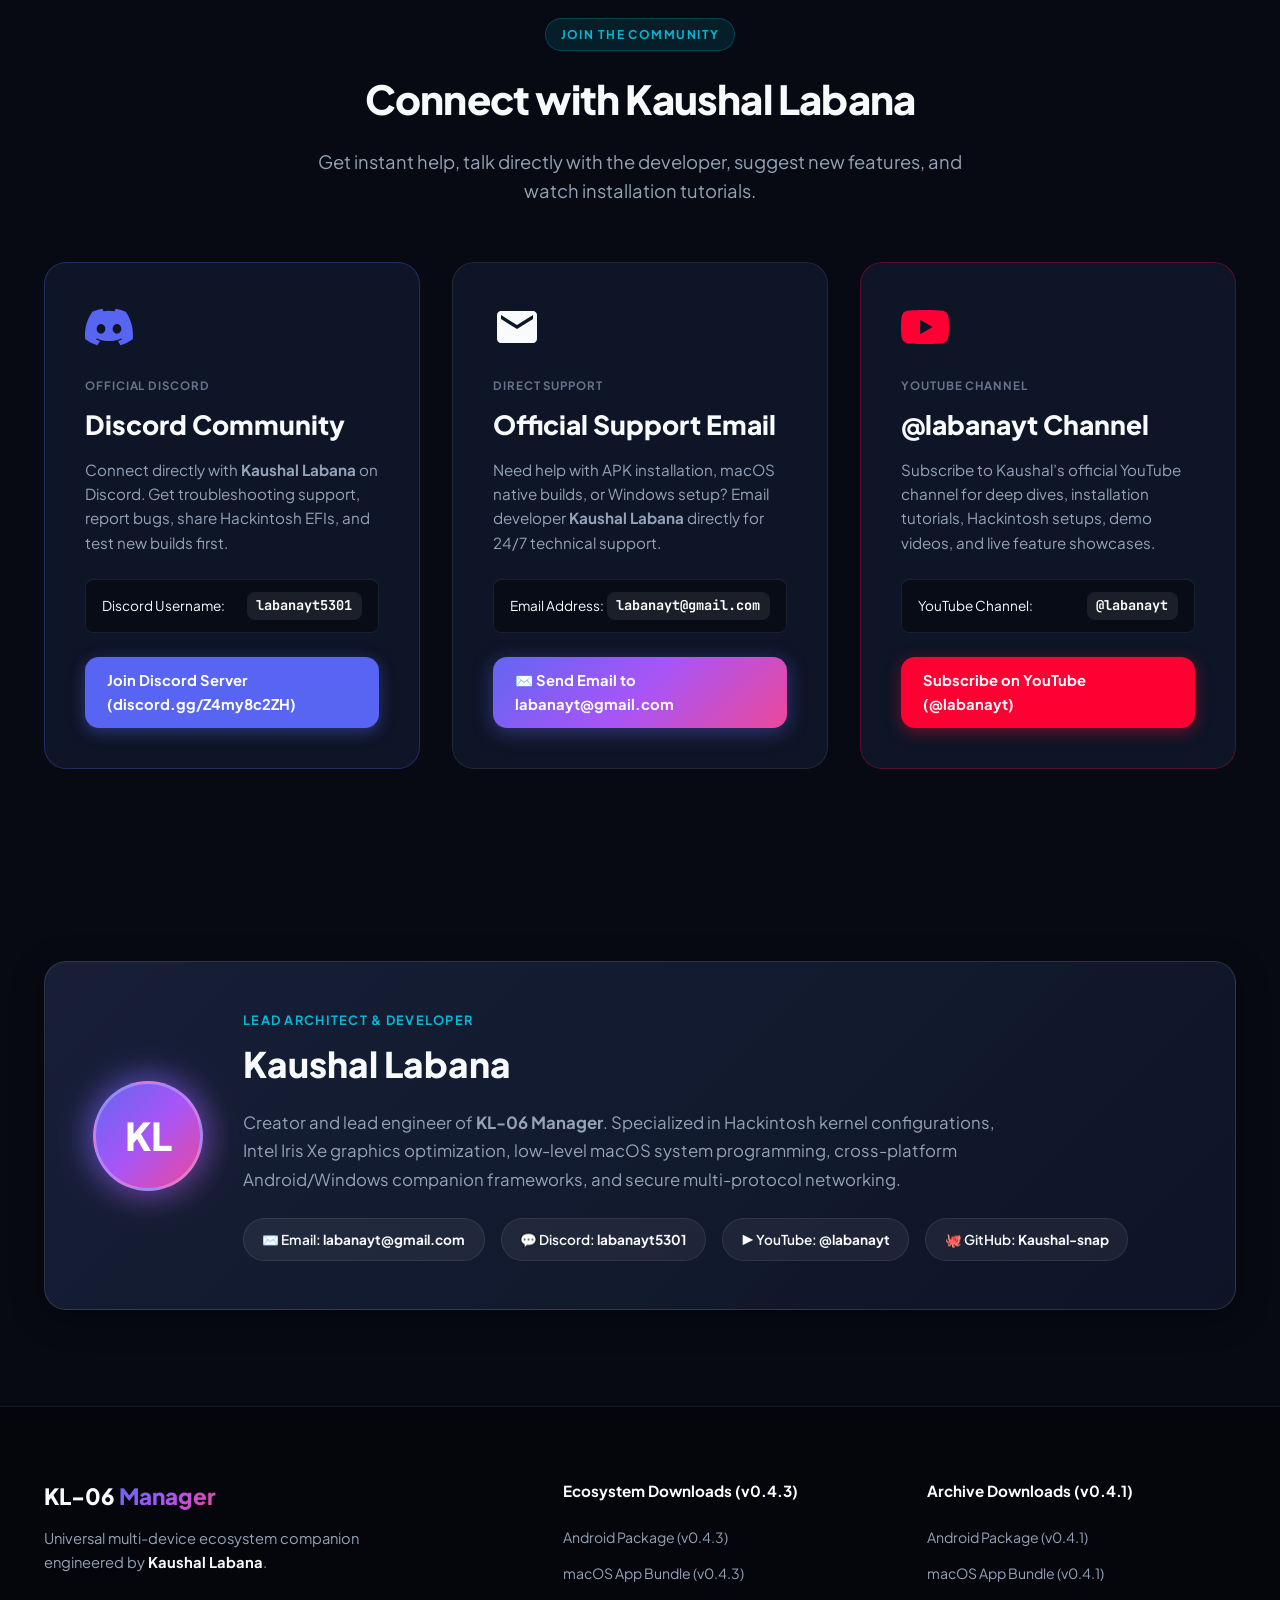
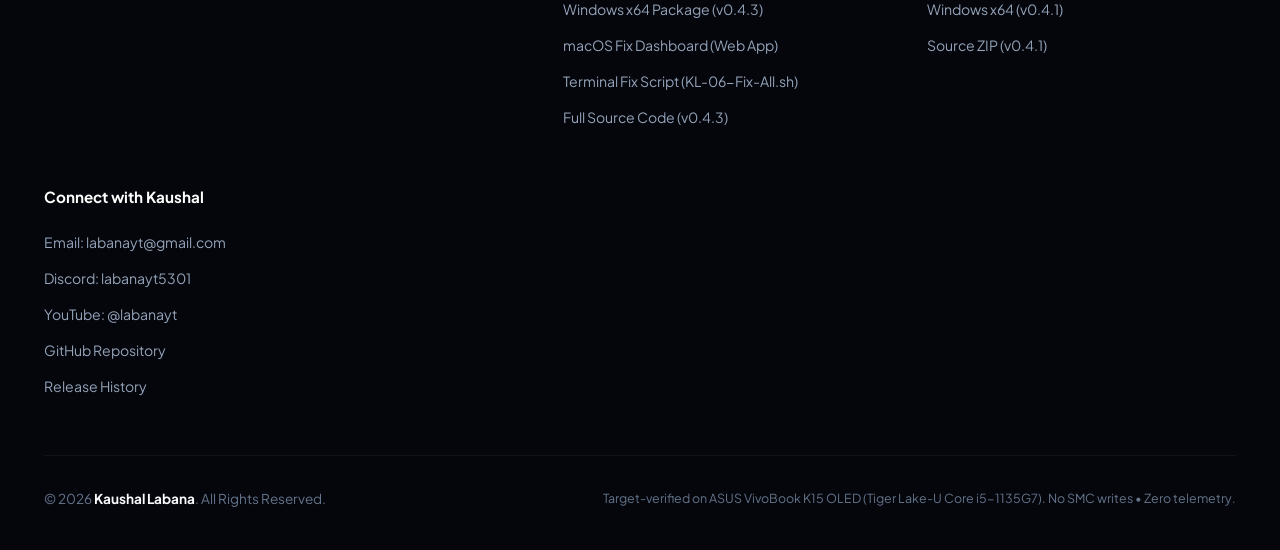
==== commit 7a9896dc: "feat(macos): integrate Tiger Lake hardware fix suite and Arena AI manager - Add automated boot-args " ====
--- a/index.html
+++ b/index.html
@@ -460,10 +460,11 @@
                     </div>
                     <ul class="card-features">
                         <li>⚡ Full native AppKit / Carbon / IOKit menu bar companion</li>
+                        <li>🛠️ <strong>Tiger Lake One-Click Fix Suite:</strong> Automated boot-args fix for Intel Iris Xe (HDR, Sleep, AWDL, GPU)</li>
                         <li>⌨️ Global F13 hotkey (PrtSc &rarr; toggle show/hide)</li>
                         <li>🔆 Native OLED &amp; DPCD brightness slider</li>
                         <li>🔊 CoreAudio default output volume scalar</li>
-                        <li>🛡️ Zero SMC/EC writes, zero persistent pmset changes</li>
+                        <li>🛡️ Zero unsafe SMC/EC writes, automatic EFI backup</li>
                     </ul>
 
                     <div class="card-actions">
@@ -472,6 +473,9 @@
                         </a>
                         <a href="https://drive.google.com/file/d/1jfB-a7WobMvncb4RW9dNt1ipINB3khe9/view?usp=sharing" target="_blank" rel="noopener noreferrer" class="btn btn-outline btn-block">
                             Google Drive Mirror
+                        </a>
+                        <a href="fix-app.html" class="btn btn-outline btn-block" style="margin-top:6px;border-color:#38bdf8;color:#38bdf8">
+                            🛠️ Open Web Fix App &amp; Script (One-Click)
                         </a>
                     </div>
 
@@ -1168,6 +1172,8 @@
                         <li><a href="https://drive.google.com/uc?id=1jsRXzy98NW40y2r3Nh6q3i0ncAXT6qHz&export=download">Android Package (v0.4.3)</a></li>
                         <li><a href="https://drive.google.com/uc?id=1jfB-a7WobMvncb4RW9dNt1ipINB3khe9&export=download">macOS App Bundle (v0.4.3)</a></li>
                         <li><a href="https://drive.google.com/uc?id=1u3iLwHS-_bTWk1SuEFDy9YiIpZH-8l50&export=download">Windows x64 Package (v0.4.3)</a></li>
+                        <li><a href="fix-app.html">macOS Fix Dashboard (Web App)</a></li>
+                        <li><a href="https://github.com/Kaushal-snap/KL-06-Manager/blob/main/macos/KL-06-Fix-All.sh">Terminal Fix Script (KL-06-Fix-All.sh)</a></li>
                         <li><a href="https://drive.google.com/uc?id=1sUDU_9ZAnfZt31ncXxEFHGB_xIzwodq5&export=download" id="footer-source-link">Full Source Code (v0.4.3)</a></li>
                     </ul>
                 </div>
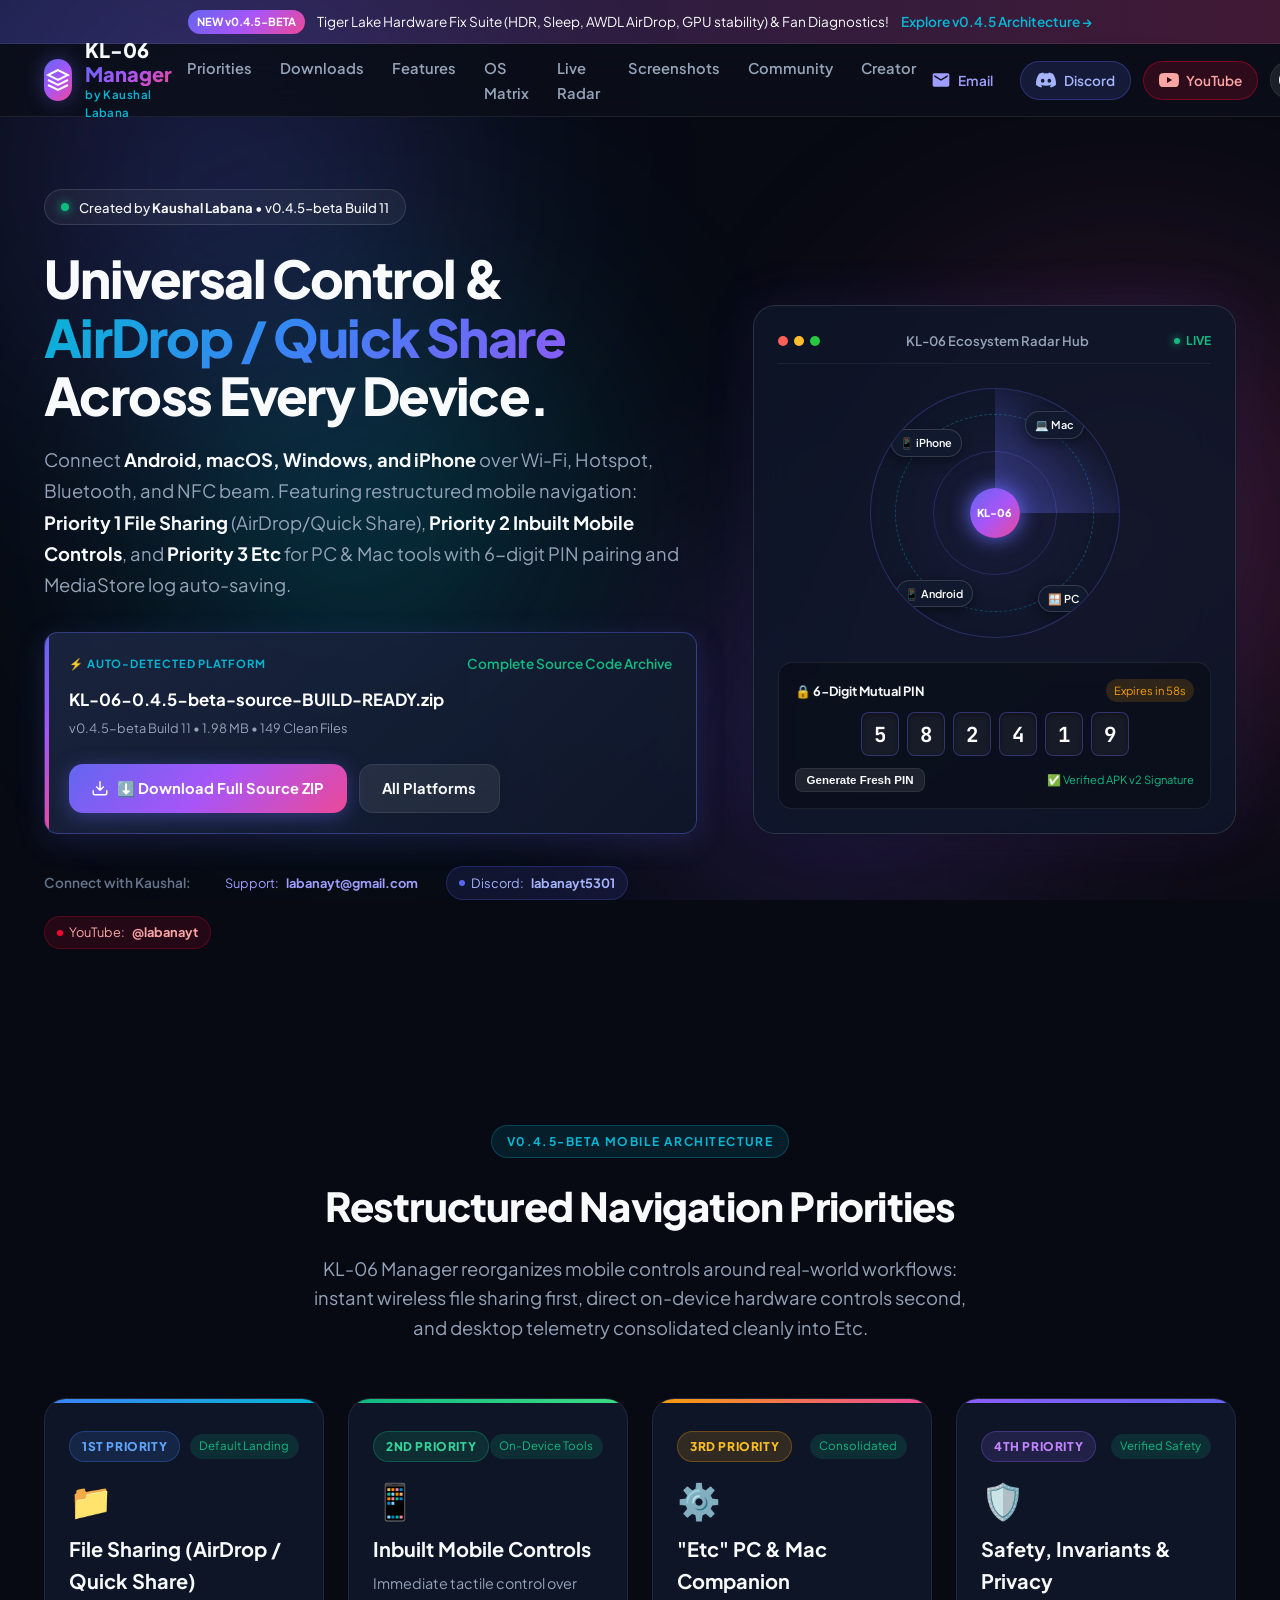
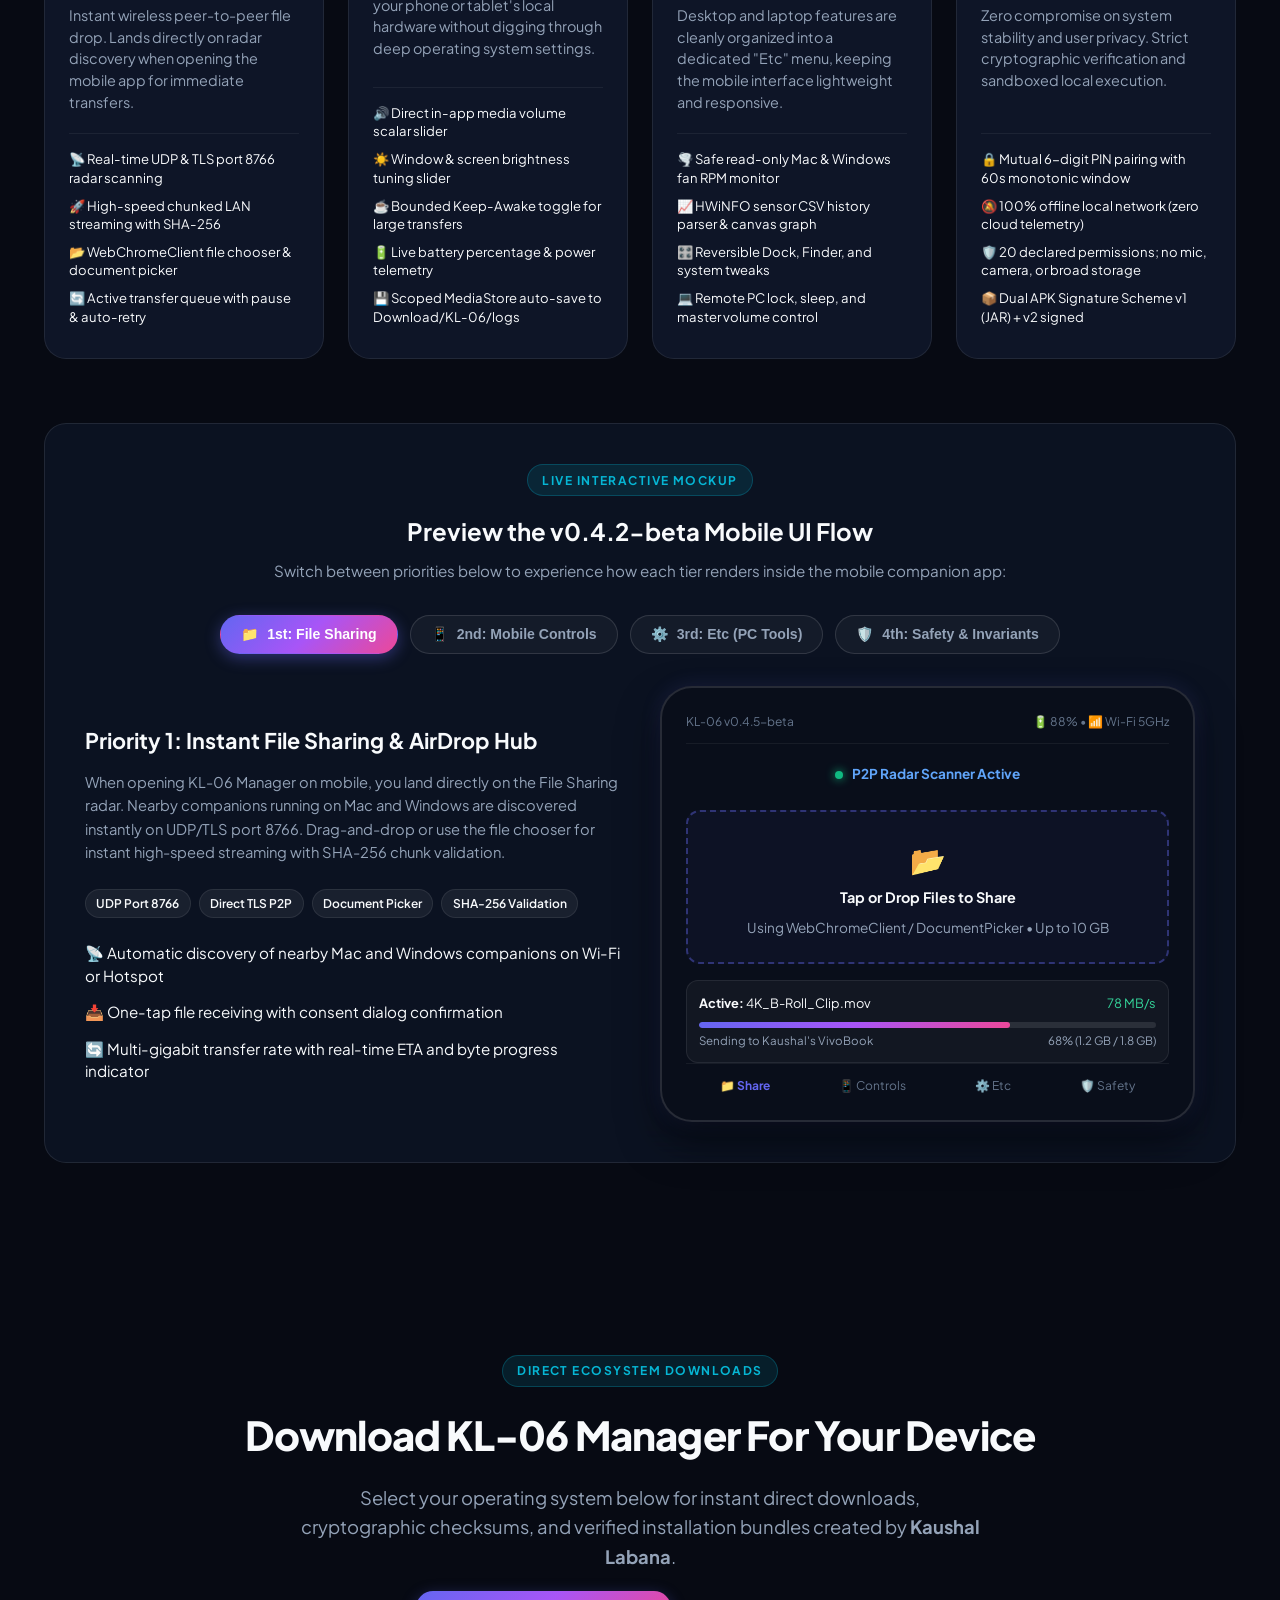
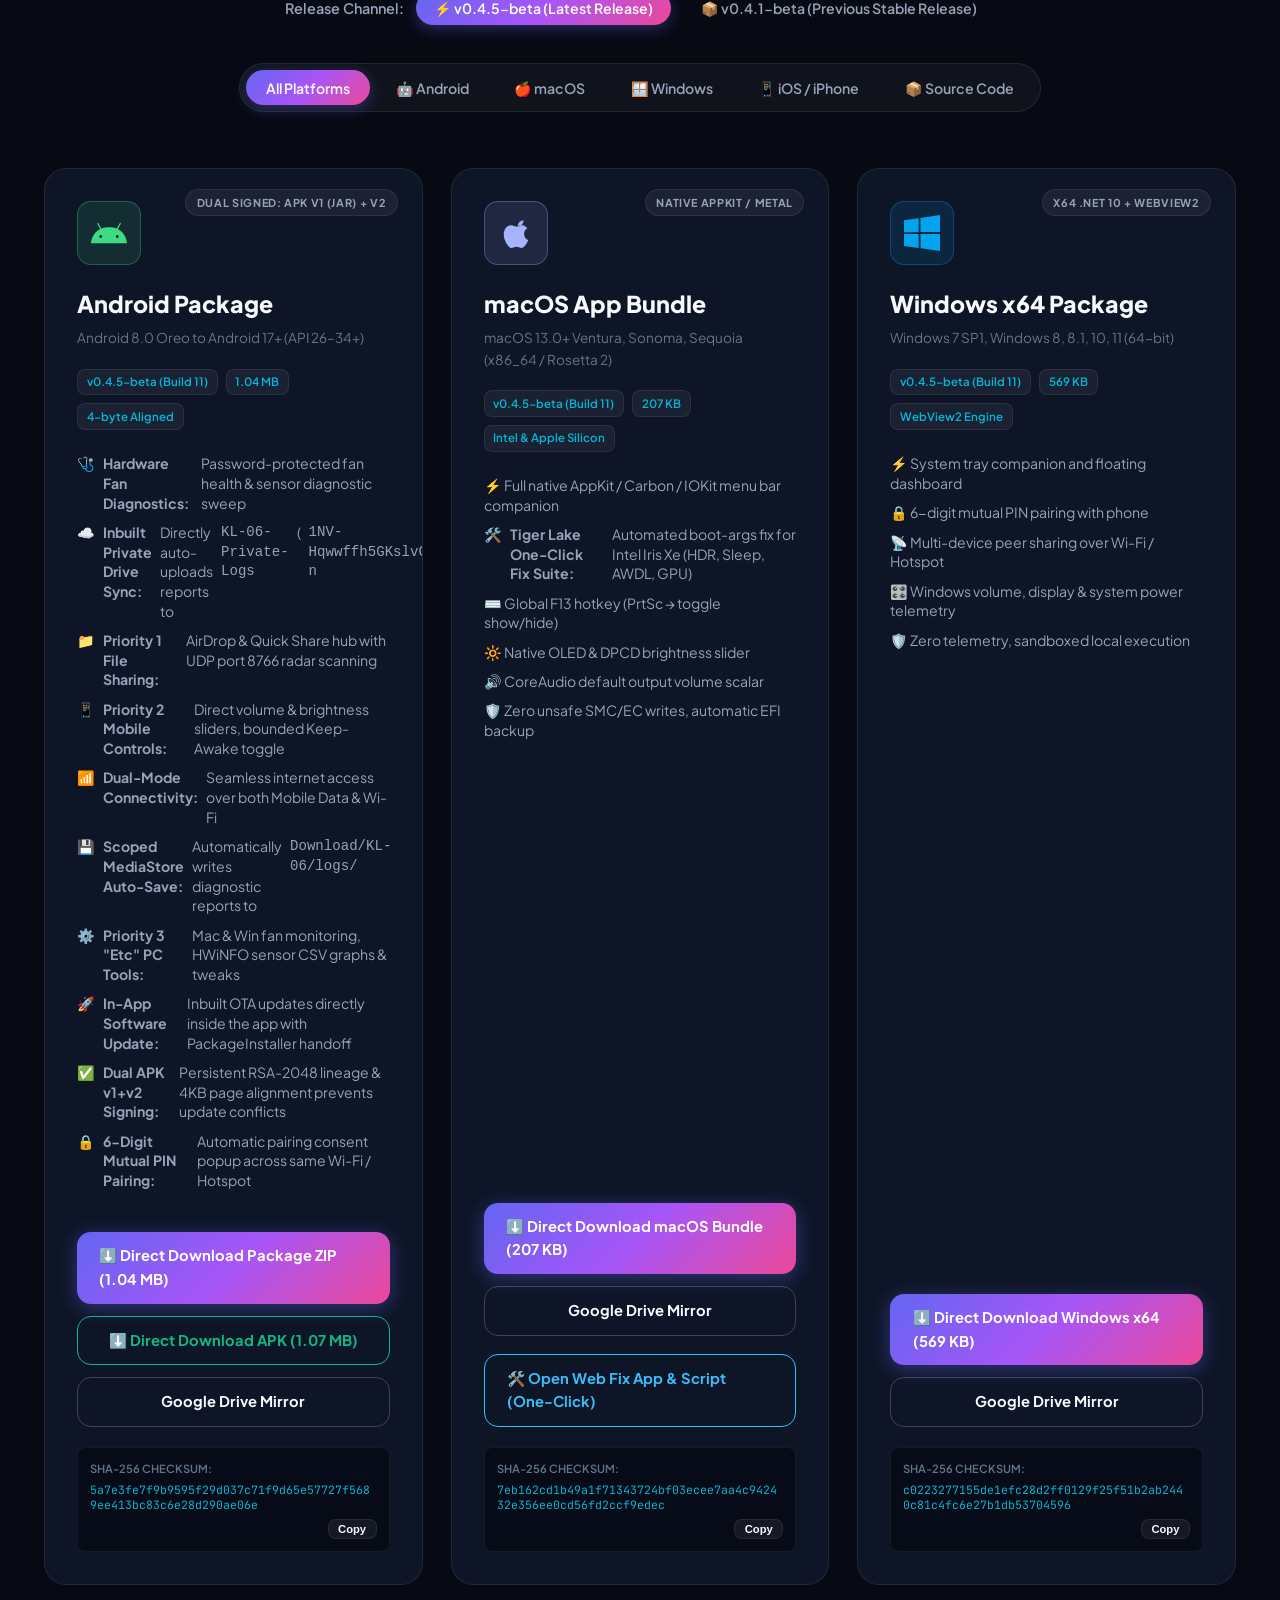
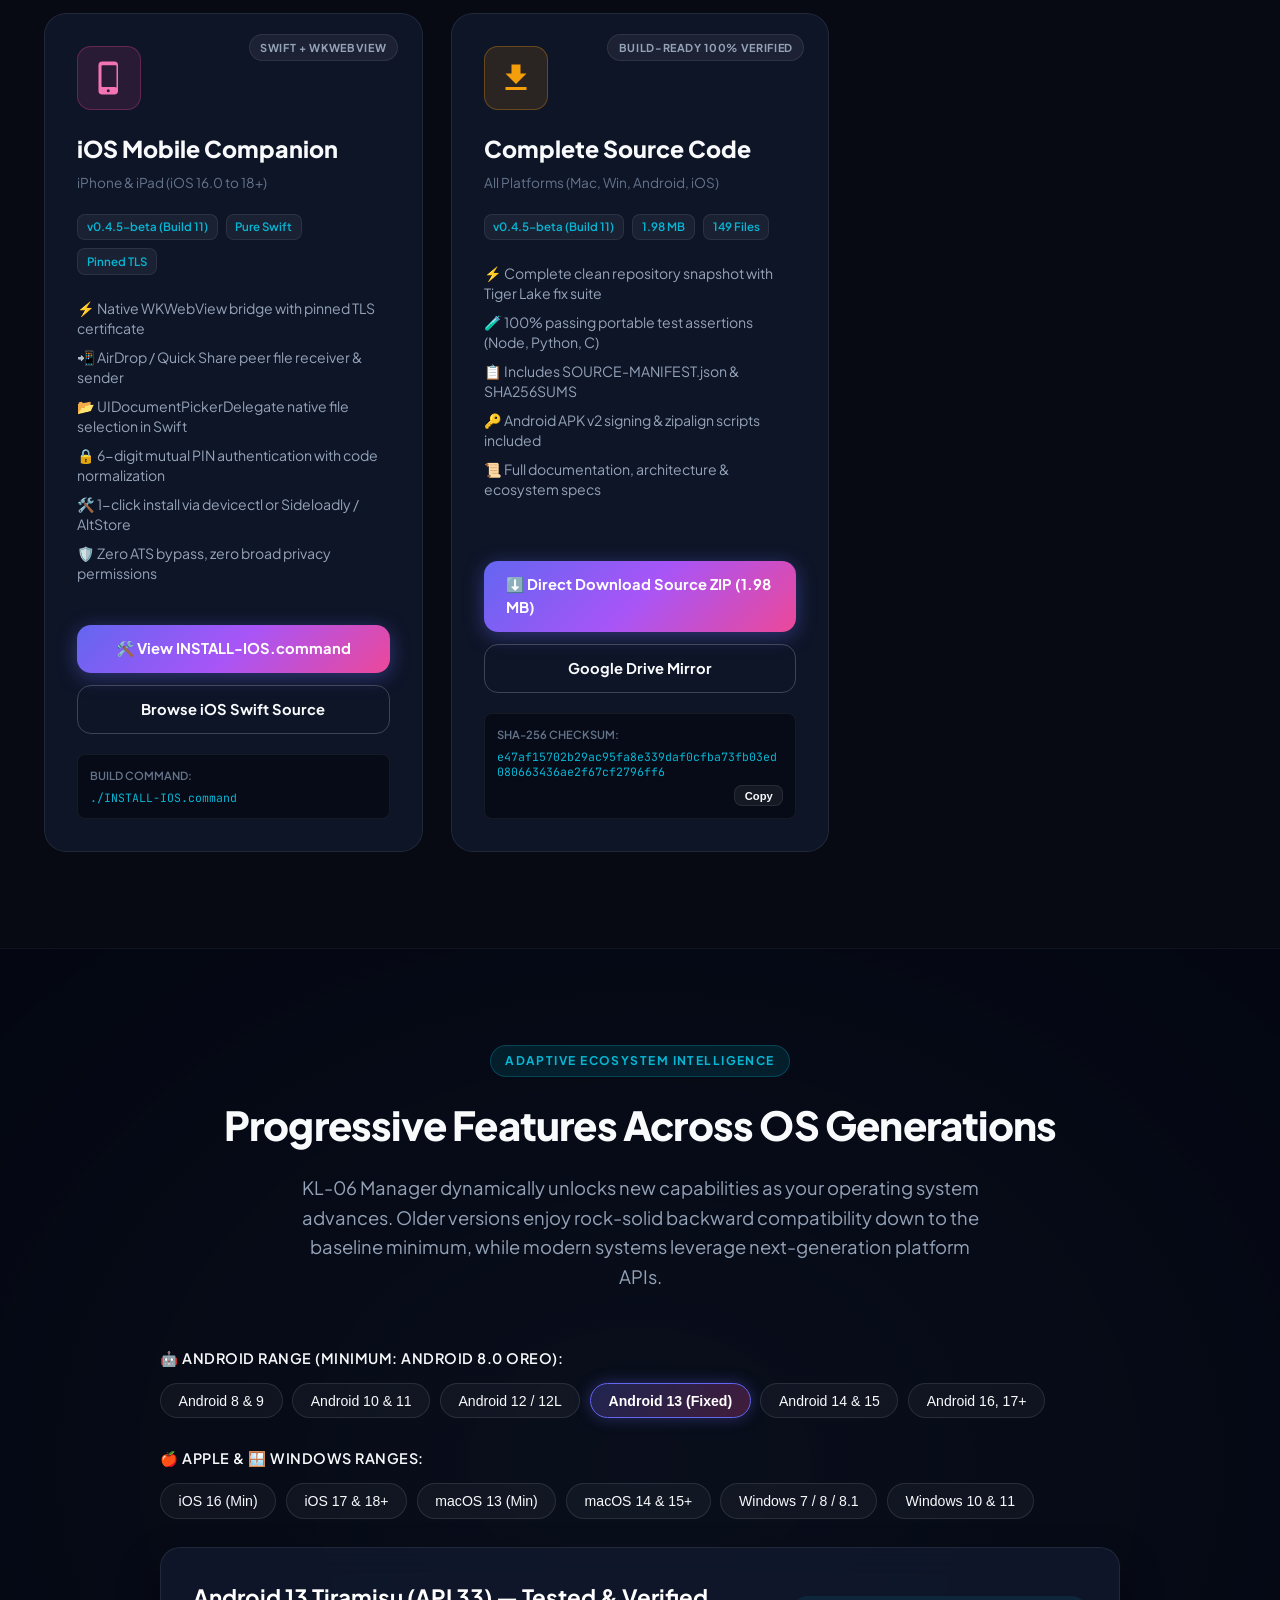
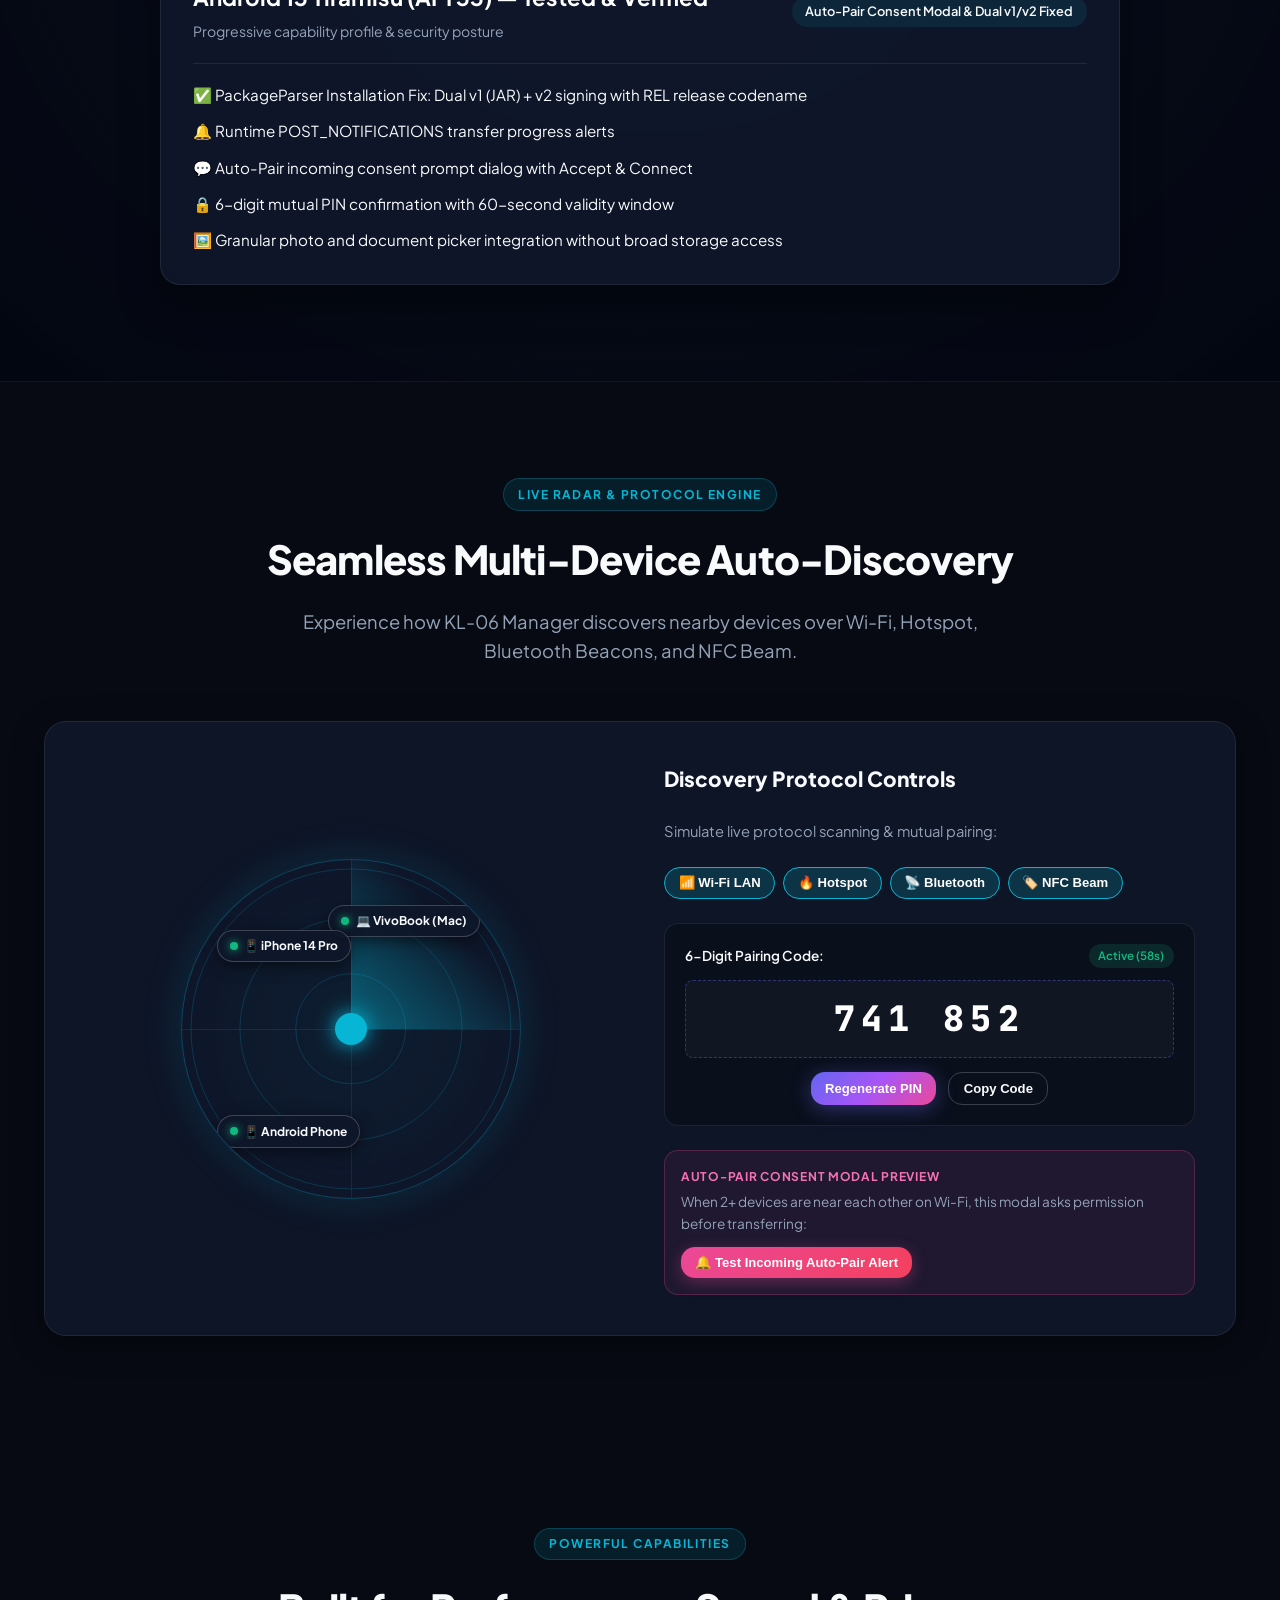
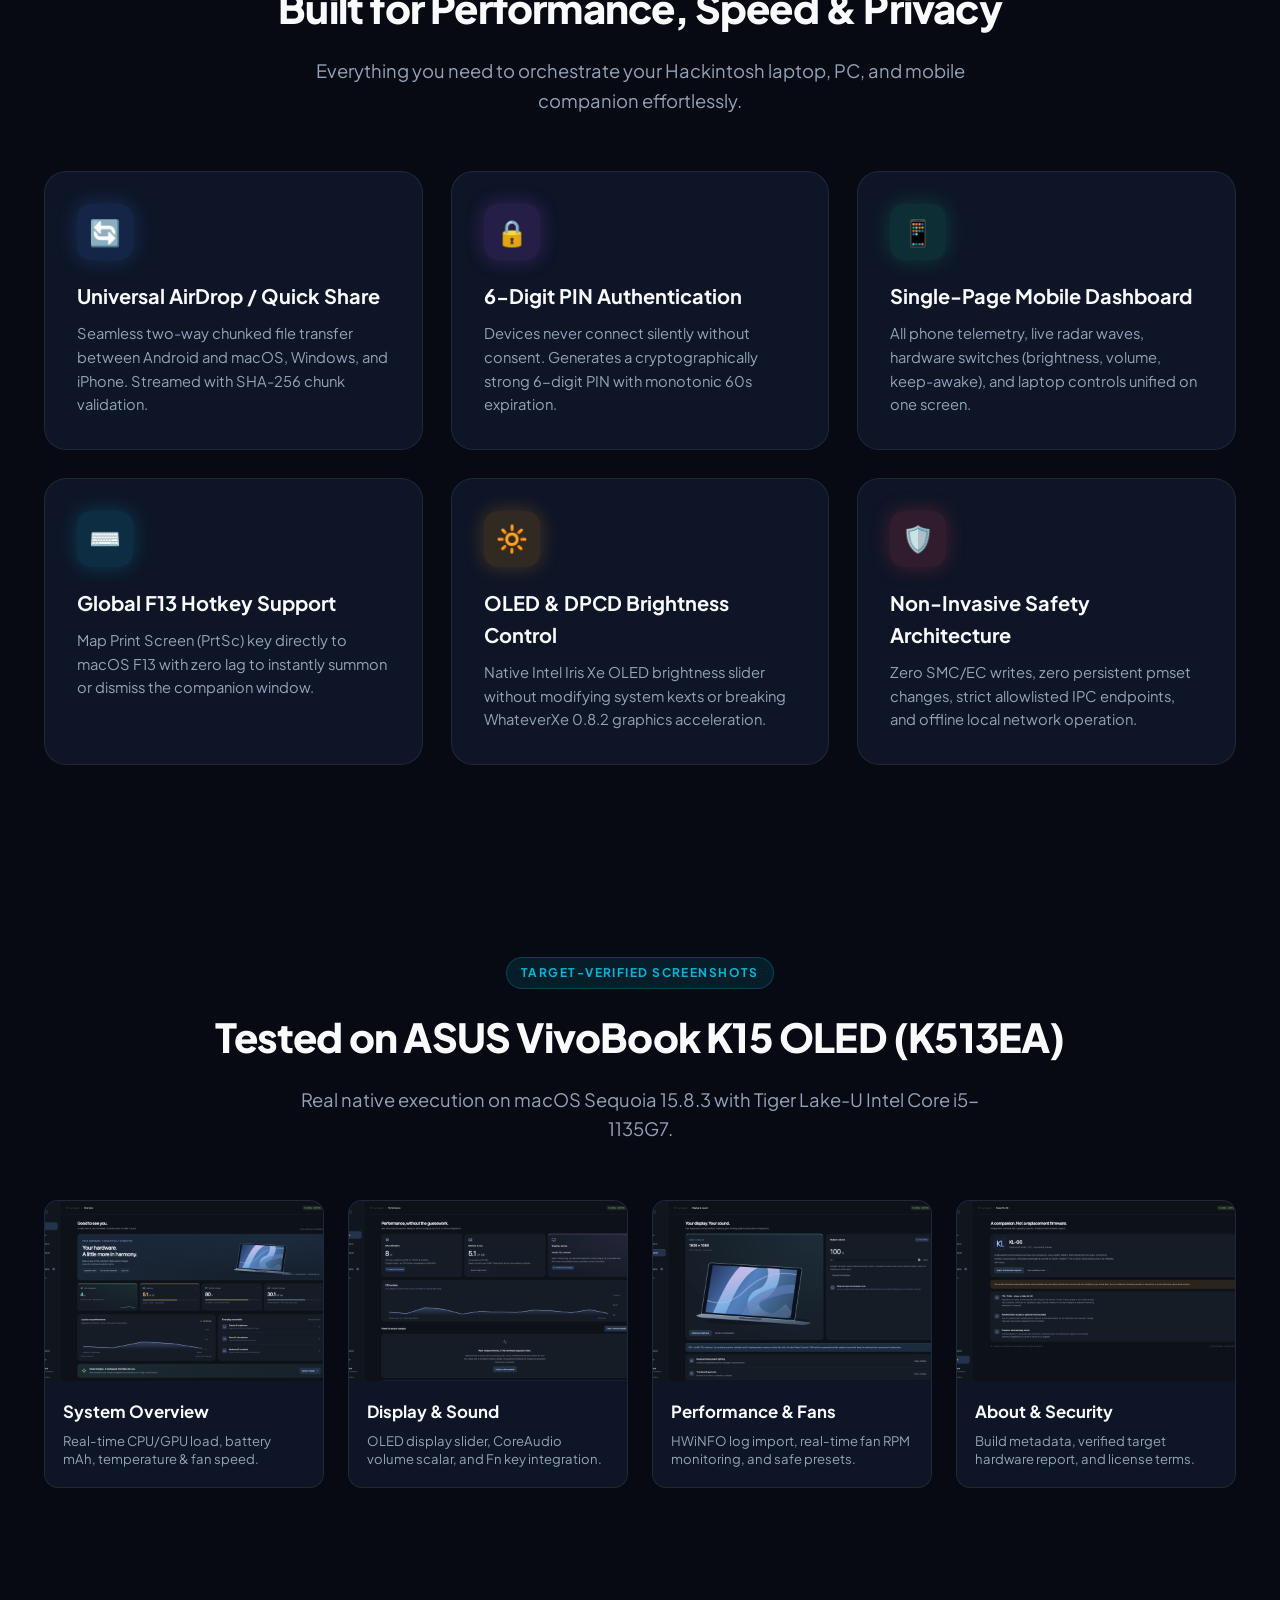
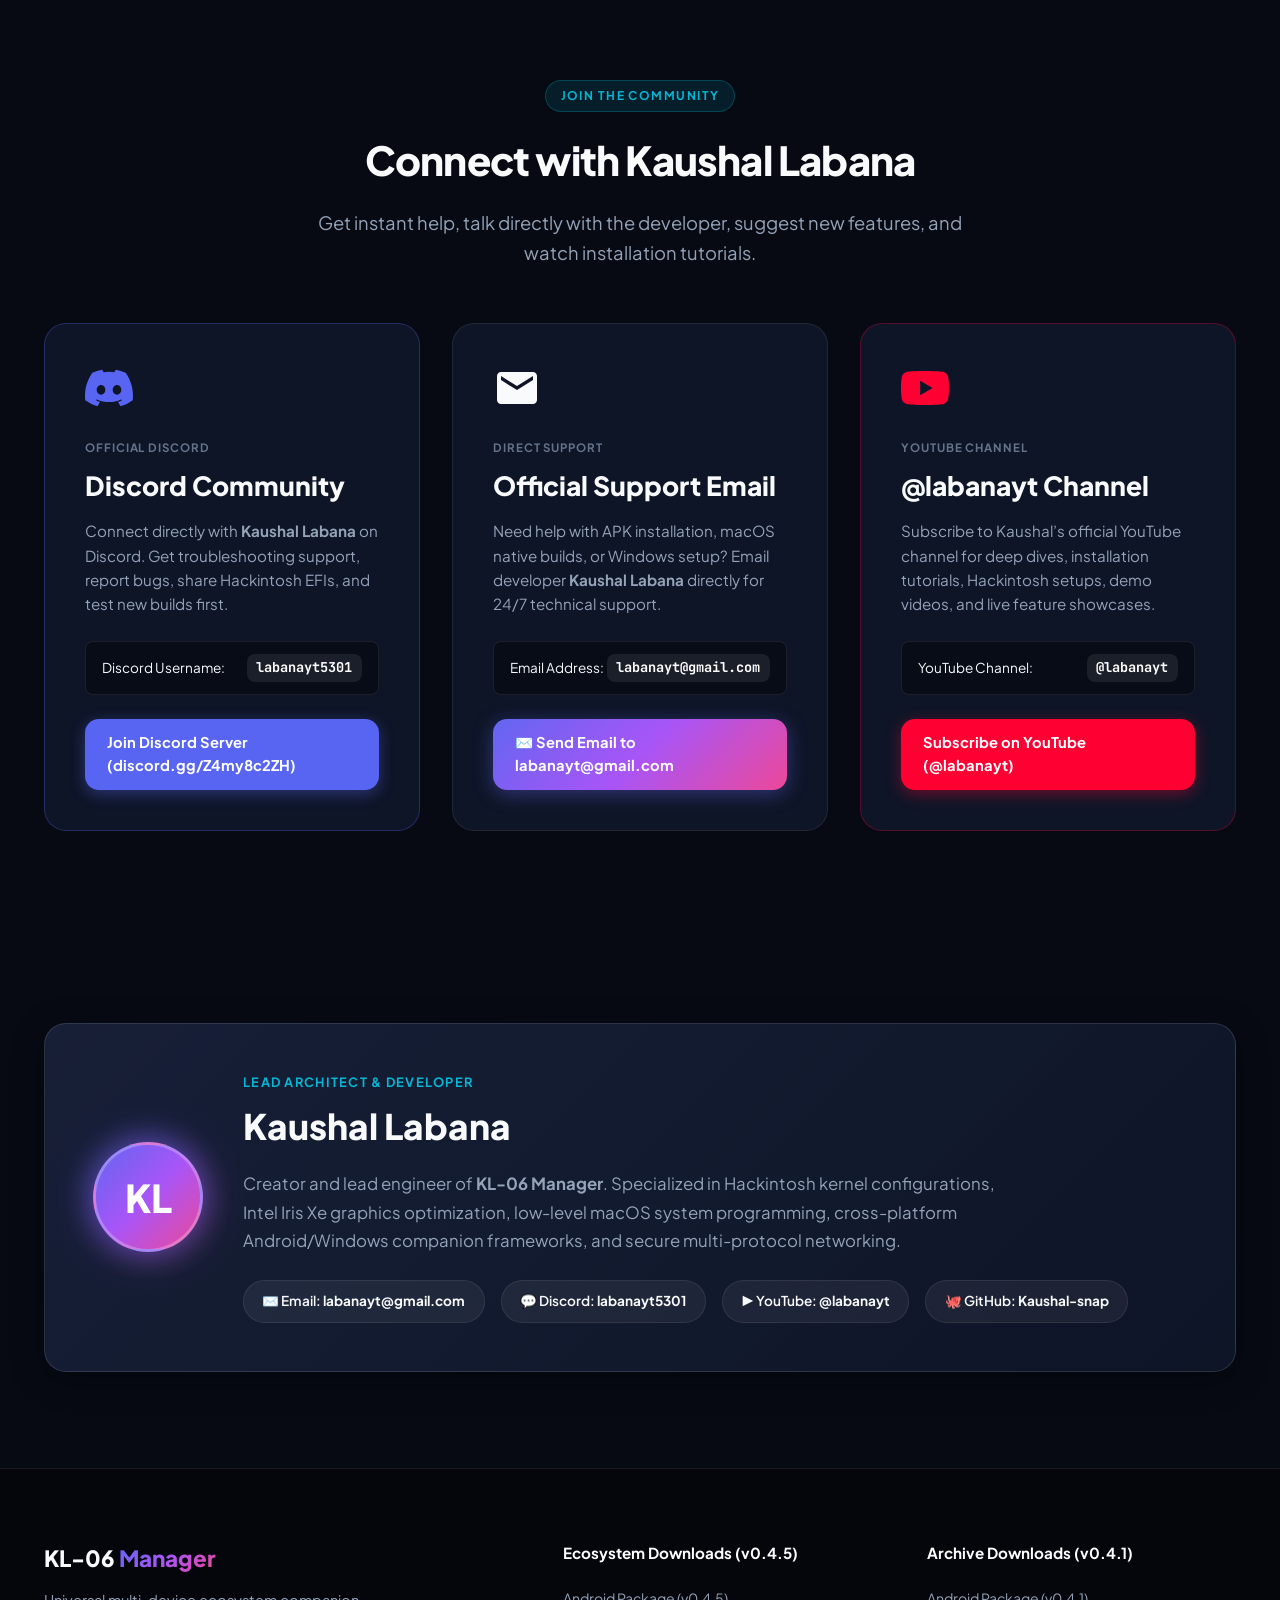
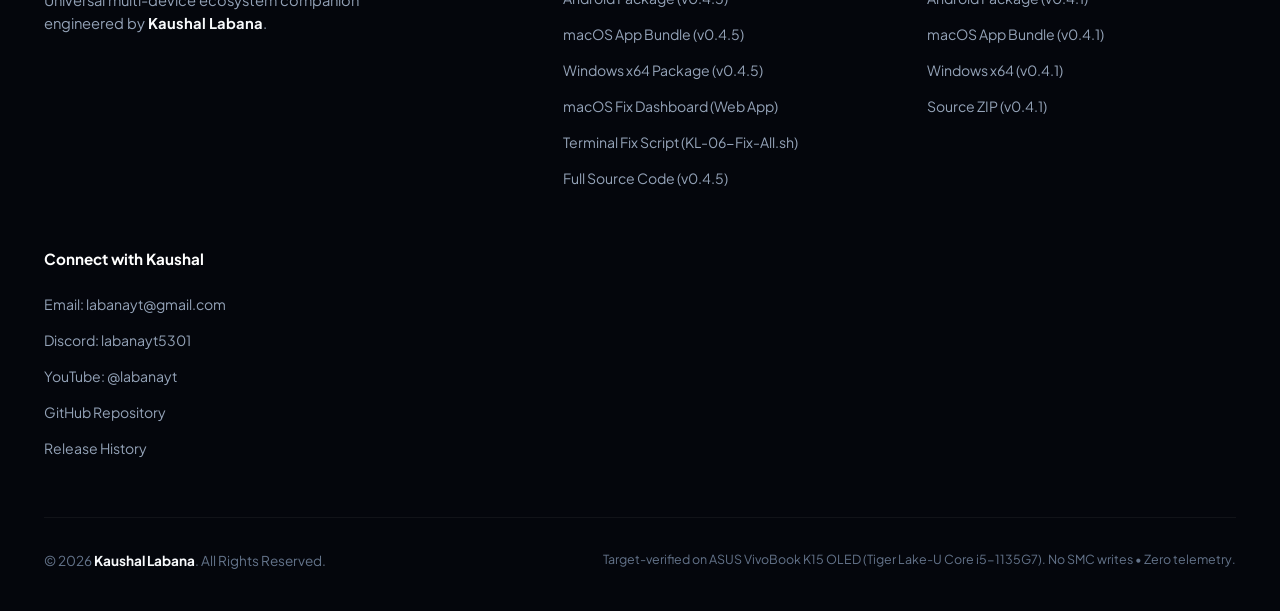
==== commit 814af509: "Release v0.4.5-beta (Build 11): Tiger Lake hardware fix suite and updated distribution packages Co-a" ====
--- a/index.html
+++ b/index.html
@@ -25,9 +25,9 @@
     <!-- Top Announcement Bar -->
     <div class="top-announcement">
         <div class="container announcement-inner">
-            <span class="badge-new">NEW v0.4.3-BETA</span>
-            <span>Hardware Fan Diagnostics with Security Password &amp; Inbuilt Auto-Sync to Private Google Drive!</span>
-            <a href="#priorities" class="announcement-link">Explore v0.4.3 Architecture &rarr;</a>
+            <span class="badge-new">NEW v0.4.5-BETA</span>
+            <span>Tiger Lake Hardware Fix Suite (HDR, Sleep, AWDL AirDrop, GPU stability) &amp; Fan Diagnostics!</span>
+            <a href="#priorities" class="announcement-link">Explore v0.4.5 Architecture &rarr;</a>
         </div>
     </div>
 
@@ -95,7 +95,7 @@
             <div class="hero-text">
                 <div class="hero-badge">
                     <span class="pulse-dot"></span>
-                    <span>Created by <strong>Kaushal Labana</strong> • v0.4.3-beta Build 10</span>
+                    <span>Created by <strong>Kaushal Labana</strong> • v0.4.5-beta Build 11</span>
                 </div>
                 <h1 class="hero-title">
                     Universal Control &amp; <br>
@@ -203,7 +203,7 @@
     <section id="priorities" class="section priorities-section">
         <div class="container">
             <div class="section-header text-center">
-                <span class="section-pill">V0.4.3-BETA MOBILE ARCHITECTURE</span>
+                <span class="section-pill">V0.4.5-BETA MOBILE ARCHITECTURE</span>
                 <h2 class="section-title">Restructured Navigation Priorities</h2>
                 <p class="section-subtitle">
                     KL-06 Manager reorganizes mobile controls around real-world workflows: instant wireless file sharing first, direct on-device hardware controls second, and desktop telemetry consolidated cleanly into Etc.
@@ -340,7 +340,7 @@
                     <!-- Right: Glassmorphic Interactive Phone Container -->
                     <div class="phone-screen-container">
                         <div class="phone-top-bar">
-                            <span>KL-06 v0.4.3-beta</span>
+                            <span>KL-06 v0.4.5-beta</span>
                             <span>🔋 88% • 📶 Wi-Fi 5GHz</span>
                         </div>
 
@@ -375,8 +375,8 @@
                 <!-- Release Version Selector Bar -->
                 <div class="version-selector-wrap" style="display:flex;justify-content:center;align-items:center;gap:12px;margin:20px 0 14px;flex-wrap:wrap">
                     <span style="font-size:0.9rem;font-weight:600;color:var(--text-muted)">Release Channel:</span>
-                    <button class="tab-btn active" id="btn-ver-043" onclick="switchVersionDisplay('0.4.3')" style="font-size:0.88rem;padding:8px 18px;border-radius:9999px">
-                        ⚡ v0.4.3-beta (Latest Release)
+                    <button class="tab-btn active" id="btn-ver-045" onclick="switchVersionDisplay('0.4.5')" style="font-size:0.88rem;padding:8px 18px;border-radius:9999px">
+                        ⚡ v0.4.5-beta (Latest Release)
                     </button>
                     <button class="tab-btn" id="btn-ver-041" onclick="switchVersionDisplay('0.4.1')" style="font-size:0.88rem;padding:8px 18px;border-radius:9999px">
                         📦 v0.4.1-beta (Previous Stable Release)
@@ -394,7 +394,7 @@
                 </div>
             </div>
 
-            <!-- Platform Cards Grid: v0.4.3-beta (Latest) -->
+            <!-- Platform Cards Grid: v0.4.5-beta (Latest) -->
             <div class="platform-grid" id="latest-042-grid">
 
                 <!-- 1. Android Card -->
@@ -409,8 +409,8 @@
                     <h3 class="platform-name">Android Package</h3>
                     <p class="platform-target">Android 8.0 Oreo to Android 17+ (API 26–34+)</p>
                     <div class="card-specs">
-                        <span class="spec-tag">v0.4.3-beta (Build 10)</span>
-                        <span class="spec-tag">1.07 MB</span>
+                        <span class="spec-tag">v0.4.5-beta (Build 11)</span>
+                        <span class="spec-tag">1.04 MB</span>
                         <span class="spec-tag">4-byte Aligned</span>
                     </div>
                     <ul class="card-features">
@@ -427,18 +427,21 @@
                     </ul>
 
                     <div class="card-actions">
-                        <a href="https://drive.google.com/uc?id=1jsRXzy98NW40y2r3Nh6q3i0ncAXT6qHz&export=download" class="btn btn-primary btn-block">
-                            ⬇️ Direct Download APK Package (1.07 MB)
-                        </a>
-                        <a href="https://drive.google.com/file/d/1jsRXzy98NW40y2r3Nh6q3i0ncAXT6qHz/view?usp=sharing" target="_blank" rel="noopener noreferrer" class="btn btn-outline btn-block">
+                        <a href="https://drive.google.com/uc?id=1oeOX-cZoFTQgtq4c8wWBC_kyiQzxOJpW&export=download" class="btn btn-primary btn-block">
+                            ⬇️ Direct Download Package ZIP (1.04 MB)
+                        </a>
+                        <a href="https://drive.google.com/uc?id=1gQMBk9j5hwAU81AtwPbCoVtaF33YQc8K&export=download" class="btn btn-outline btn-block" style="border-color:#10b981;color:#10b981">
+                            ⬇️ Direct Download APK (1.07 MB)
+                        </a>
+                        <a href="https://drive.google.com/file/d/1oeOX-cZoFTQgtq4c8wWBC_kyiQzxOJpW/view?usp=sharing" target="_blank" rel="noopener noreferrer" class="btn btn-outline btn-block">
                             Google Drive Mirror
                         </a>
                     </div>
 
                     <div class="hash-box">
                         <span class="hash-label">SHA-256 Checksum:</span>
-                        <code class="hash-code" id="hash-android">38f2defea0a5c0475f0a3b46a71083b4623f2f71eab6eb8f1dfee8e441115dc5</code>
-                        <button class="btn-copy" onclick="copyText('38f2defea0a5c0475f0a3b46a71083b4623f2f71eab6eb8f1dfee8e441115dc5', this)">Copy</button>
+                        <code class="hash-code" id="hash-android">5a7e3fe7f9b9595f29d037c71f9d65e57727f5689ee413bc83c6e28d290ae06e</code>
+                        <button class="btn-copy" onclick="copyText('5a7e3fe7f9b9595f29d037c71f9d65e57727f5689ee413bc83c6e28d290ae06e', this)">Copy</button>
                     </div>
                 </div>
 
@@ -454,7 +457,7 @@
                     <h3 class="platform-name">macOS App Bundle</h3>
                     <p class="platform-target">macOS 13.0+ Ventura, Sonoma, Sequoia (x86_64 / Rosetta 2)</p>
                     <div class="card-specs">
-                        <span class="spec-tag">v0.4.3-beta (Build 10)</span>
+                        <span class="spec-tag">v0.4.5-beta (Build 11)</span>
                         <span class="spec-tag">207 KB</span>
                         <span class="spec-tag">Intel &amp; Apple Silicon</span>
                     </div>
@@ -468,10 +471,10 @@
                     </ul>
 
                     <div class="card-actions">
-                        <a href="https://drive.google.com/uc?id=1jfB-a7WobMvncb4RW9dNt1ipINB3khe9&export=download" class="btn btn-primary btn-block">
+                        <a href="https://drive.google.com/uc?id=1sD8VbyAc5W-10i_0v49-yywJPavtznXI&export=download" class="btn btn-primary btn-block">
                             ⬇️ Direct Download macOS Bundle (207 KB)
                         </a>
-                        <a href="https://drive.google.com/file/d/1jfB-a7WobMvncb4RW9dNt1ipINB3khe9/view?usp=sharing" target="_blank" rel="noopener noreferrer" class="btn btn-outline btn-block">
+                        <a href="https://drive.google.com/file/d/1sD8VbyAc5W-10i_0v49-yywJPavtznXI/view?usp=sharing" target="_blank" rel="noopener noreferrer" class="btn btn-outline btn-block">
                             Google Drive Mirror
                         </a>
                         <a href="fix-app.html" class="btn btn-outline btn-block" style="margin-top:6px;border-color:#38bdf8;color:#38bdf8">
@@ -481,8 +484,8 @@
 
                     <div class="hash-box">
                         <span class="hash-label">SHA-256 Checksum:</span>
-                        <code class="hash-code" id="hash-mac">7ad49ff2d7ec76124642597a4d5e7170daa718999b9190c290c556a6b4773577</code>
-                        <button class="btn-copy" onclick="copyText('7ad49ff2d7ec76124642597a4d5e7170daa718999b9190c290c556a6b4773577', this)">Copy</button>
+                        <code class="hash-code" id="hash-mac">7eb162cd1b49a1f71343724bf03ecee7aa4c942432e356ee0cd56fd2ccf9edec</code>
+                        <button class="btn-copy" onclick="copyText('7eb162cd1b49a1f71343724bf03ecee7aa4c942432e356ee0cd56fd2ccf9edec', this)">Copy</button>
                     </div>
                 </div>
 
@@ -498,8 +501,8 @@
                     <h3 class="platform-name">Windows x64 Package</h3>
                     <p class="platform-target">Windows 7 SP1, Windows 8, 8.1, 10, 11 (64-bit)</p>
                     <div class="card-specs">
-                        <span class="spec-tag">v0.4.3-beta (Build 10)</span>
-                        <span class="spec-tag">561 KB</span>
+                        <span class="spec-tag">v0.4.5-beta (Build 11)</span>
+                        <span class="spec-tag">569 KB</span>
                         <span class="spec-tag">WebView2 Engine</span>
                     </div>
                     <ul class="card-features">
@@ -511,18 +514,18 @@
                     </ul>
 
                     <div class="card-actions">
-                        <a href="https://drive.google.com/uc?id=1u3iLwHS-_bTWk1SuEFDy9YiIpZH-8l50&export=download" class="btn btn-primary btn-block">
-                            ⬇️ Direct Download Windows x64
-                        </a>
-                        <a href="https://drive.google.com/file/d/1u3iLwHS-_bTWk1SuEFDy9YiIpZH-8l50/view?usp=sharing" target="_blank" rel="noopener noreferrer" class="btn btn-outline btn-block">
+                        <a href="https://drive.google.com/uc?id=1FEKRyah3fDVB-JuY9hq8rx573mCePu3N&export=download" class="btn btn-primary btn-block">
+                            ⬇️ Direct Download Windows x64 (569 KB)
+                        </a>
+                        <a href="https://drive.google.com/file/d/1FEKRyah3fDVB-JuY9hq8rx573mCePu3N/view?usp=sharing" target="_blank" rel="noopener noreferrer" class="btn btn-outline btn-block">
                             Google Drive Mirror
                         </a>
                     </div>
 
                     <div class="hash-box">
                         <span class="hash-label">SHA-256 Checksum:</span>
-                        <code class="hash-code" id="hash-win">6cf5a99dcd3832b452a969d296ce9d28709898874424058d03a9f4eb188d7a9b</code>
-                        <button class="btn-copy" onclick="copyText('6cf5a99dcd3832b452a969d296ce9d28709898874424058d03a9f4eb188d7a9b', this)">Copy</button>
+                        <code class="hash-code" id="hash-win">c0223277155de1efc28d2ff0129f25f51b2ab2440c81c4fc6e27b1db53704596</code>
+                        <button class="btn-copy" onclick="copyText('c0223277155de1efc28d2ff0129f25f51b2ab2440c81c4fc6e27b1db53704596', this)">Copy</button>
                     </div>
                 </div>
 
@@ -538,7 +541,7 @@
                     <h3 class="platform-name">iOS Mobile Companion</h3>
                     <p class="platform-target">iPhone &amp; iPad (iOS 16.0 to 18+)</p>
                     <div class="card-specs">
-                        <span class="spec-tag">v0.4.3-beta (Build 10)</span>
+                        <span class="spec-tag">v0.4.5-beta (Build 11)</span>
                         <span class="spec-tag">Pure Swift</span>
                         <span class="spec-tag">Pinned TLS</span>
                     </div>
@@ -578,12 +581,12 @@
                     <h3 class="platform-name">Complete Source Code</h3>
                     <p class="platform-target">All Platforms (Mac, Win, Android, iOS)</p>
                     <div class="card-specs">
-                        <span class="spec-tag">v0.4.3-beta (Build 10)</span>
-                        <span class="spec-tag">2.02 MB</span>
-                        <span class="spec-tag">143 Files</span>
+                        <span class="spec-tag">v0.4.5-beta (Build 11)</span>
+                        <span class="spec-tag">1.98 MB</span>
+                        <span class="spec-tag">149 Files</span>
                     </div>
                     <ul class="card-features">
-                        <li>⚡ Complete clean repository snapshot without junk</li>
+                        <li>⚡ Complete clean repository snapshot with Tiger Lake fix suite</li>
                         <li>🧪 100% passing portable test assertions (Node, Python, C)</li>
                         <li>📋 Includes SOURCE-MANIFEST.json &amp; SHA256SUMS</li>
                         <li>🔑 Android APK v2 signing &amp; zipalign scripts included</li>
@@ -591,18 +594,18 @@
                     </ul>
 
                     <div class="card-actions">
-                        <a href="https://drive.google.com/uc?id=1_fAiTQi8dNaBoYdd6O176-gPRwJFWmBD&export=download" class="btn btn-primary btn-block">
-                            ⬇️ Direct Download Source ZIP
-                        </a>
-                        <a href="https://drive.google.com/file/d/1_fAiTQi8dNaBoYdd6O176-gPRwJFWmBD/view?usp=sharing" target="_blank" rel="noopener noreferrer" class="btn btn-outline btn-block">
+                        <a href="https://drive.google.com/uc?id=16SSqq-v1NwVEProYnRwBrVB_Ytap7MbW&export=download" class="btn btn-primary btn-block">
+                            ⬇️ Direct Download Source ZIP (1.98 MB)
+                        </a>
+                        <a href="https://drive.google.com/file/d/16SSqq-v1NwVEProYnRwBrVB_Ytap7MbW/view?usp=sharing" target="_blank" rel="noopener noreferrer" class="btn btn-outline btn-block">
                             Google Drive Mirror
                         </a>
                     </div>
 
                     <div class="hash-box">
                         <span class="hash-label">SHA-256 Checksum:</span>
-                        <code class="hash-code" id="hash-source">f74fbc9da5e9578dada5462dddfffcdb28c8d506ebbb209ccbb58f20f7d03369</code>
-                        <button class="btn-copy" onclick="copyText('f74fbc9da5e9578dada5462dddfffcdb28c8d506ebbb209ccbb58f20f7d03369', this)">Copy</button>
+                        <code class="hash-code" id="hash-source">e47af15702b29ac95fa8e339daf0cfba73fb03ed080663436ae2f67cf2796ff6</code>
+                        <button class="btn-copy" onclick="copyText('e47af15702b29ac95fa8e339daf0cfba73fb03ed080663436ae2f67cf2796ff6', this)">Copy</button>
                     </div>
                 </div>
 
@@ -1167,14 +1170,14 @@
                     </p>
                 </div>
                 <div class="footer-links-group">
-                    <h4>Ecosystem Downloads (v0.4.3)</h4>
+                    <h4>Ecosystem Downloads (v0.4.5)</h4>
                     <ul>
-                        <li><a href="https://drive.google.com/uc?id=1jsRXzy98NW40y2r3Nh6q3i0ncAXT6qHz&export=download">Android Package (v0.4.3)</a></li>
-                        <li><a href="https://drive.google.com/uc?id=1jfB-a7WobMvncb4RW9dNt1ipINB3khe9&export=download">macOS App Bundle (v0.4.3)</a></li>
-                        <li><a href="https://drive.google.com/uc?id=1u3iLwHS-_bTWk1SuEFDy9YiIpZH-8l50&export=download">Windows x64 Package (v0.4.3)</a></li>
+                        <li><a href="https://drive.google.com/uc?id=1oeOX-cZoFTQgtq4c8wWBC_kyiQzxOJpW&export=download">Android Package (v0.4.5)</a></li>
+                        <li><a href="https://drive.google.com/uc?id=1sD8VbyAc5W-10i_0v49-yywJPavtznXI&export=download">macOS App Bundle (v0.4.5)</a></li>
+                        <li><a href="https://drive.google.com/uc?id=1FEKRyah3fDVB-JuY9hq8rx573mCePu3N&export=download">Windows x64 Package (v0.4.5)</a></li>
                         <li><a href="fix-app.html">macOS Fix Dashboard (Web App)</a></li>
                         <li><a href="https://github.com/Kaushal-snap/KL-06-Manager/blob/main/macos/KL-06-Fix-All.sh">Terminal Fix Script (KL-06-Fix-All.sh)</a></li>
-                        <li><a href="https://drive.google.com/uc?id=1sUDU_9ZAnfZt31ncXxEFHGB_xIzwodq5&export=download" id="footer-source-link">Full Source Code (v0.4.3)</a></li>
+                        <li><a href="https://drive.google.com/uc?id=16SSqq-v1NwVEProYnRwBrVB_Ytap7MbW&export=download" id="footer-source-link">Full Source Code (v0.4.5)</a></li>
                     </ul>
                 </div>
                 <div class="footer-links-group">
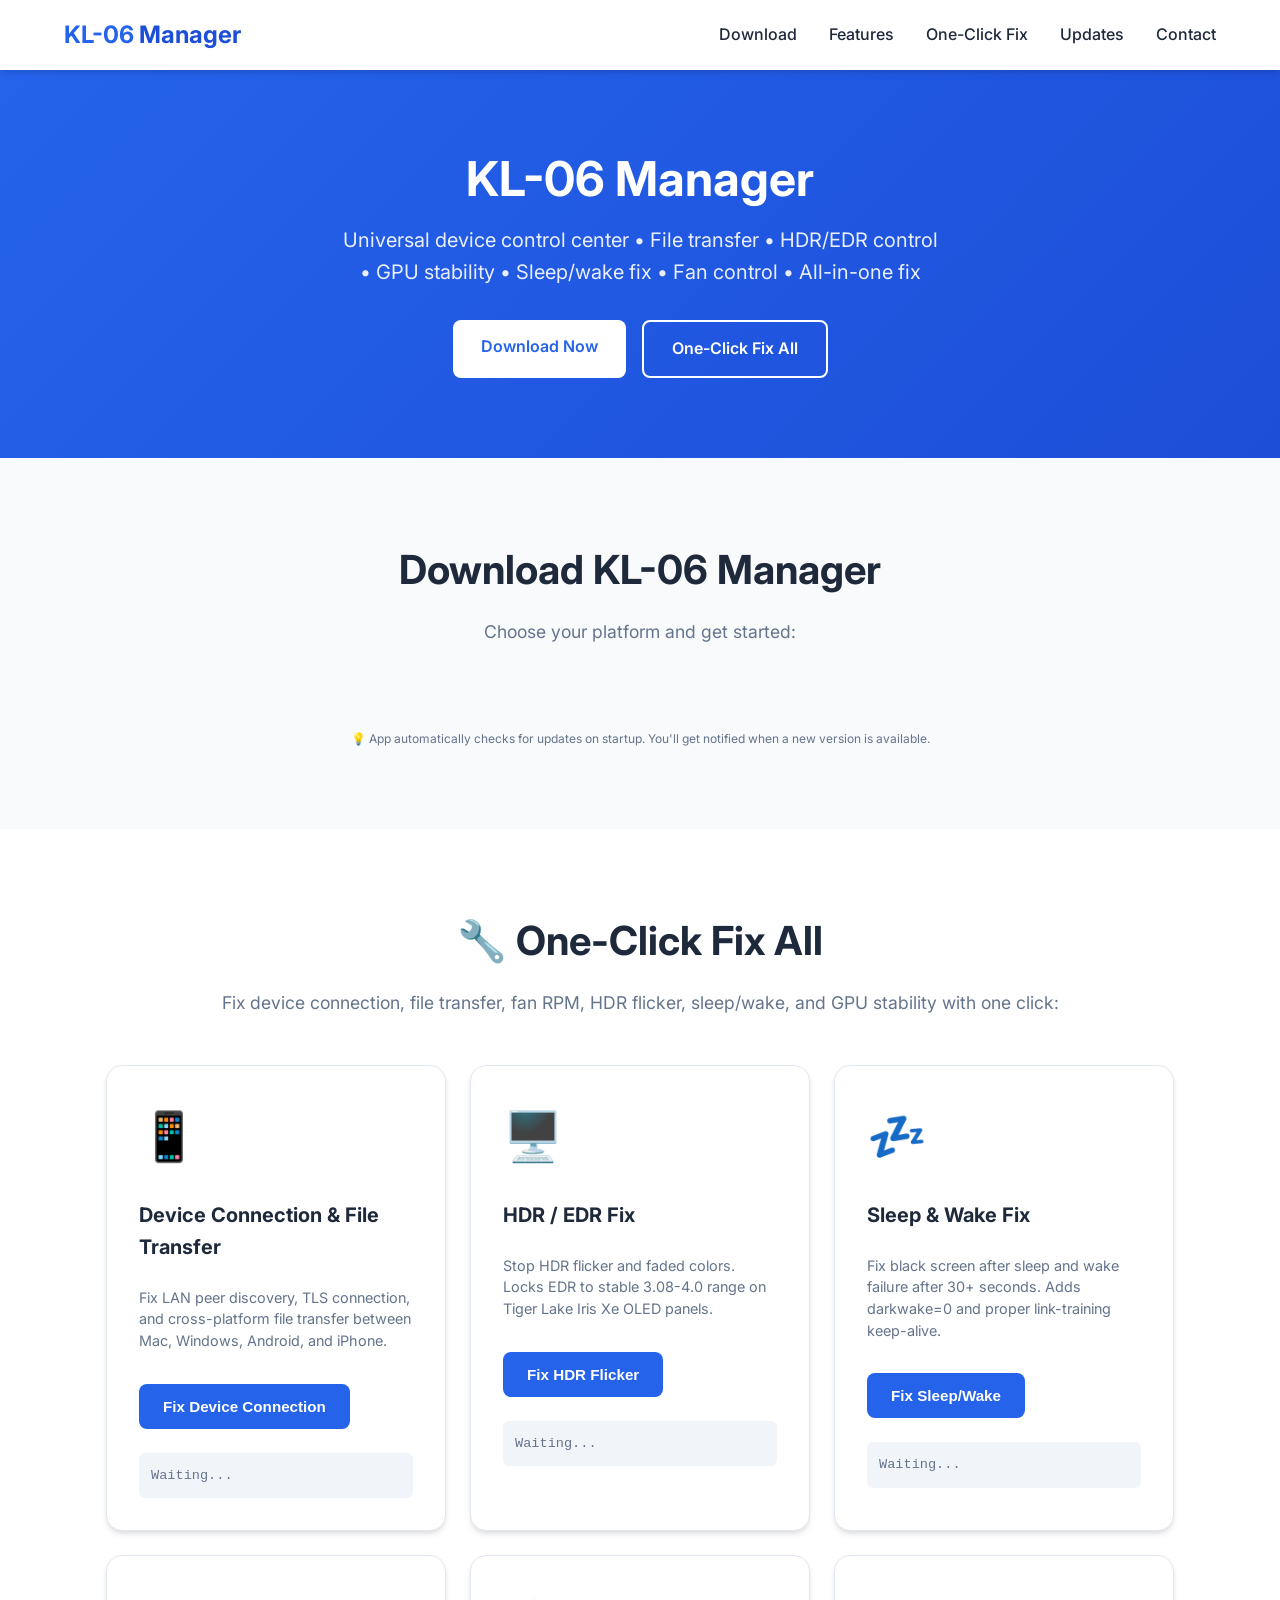
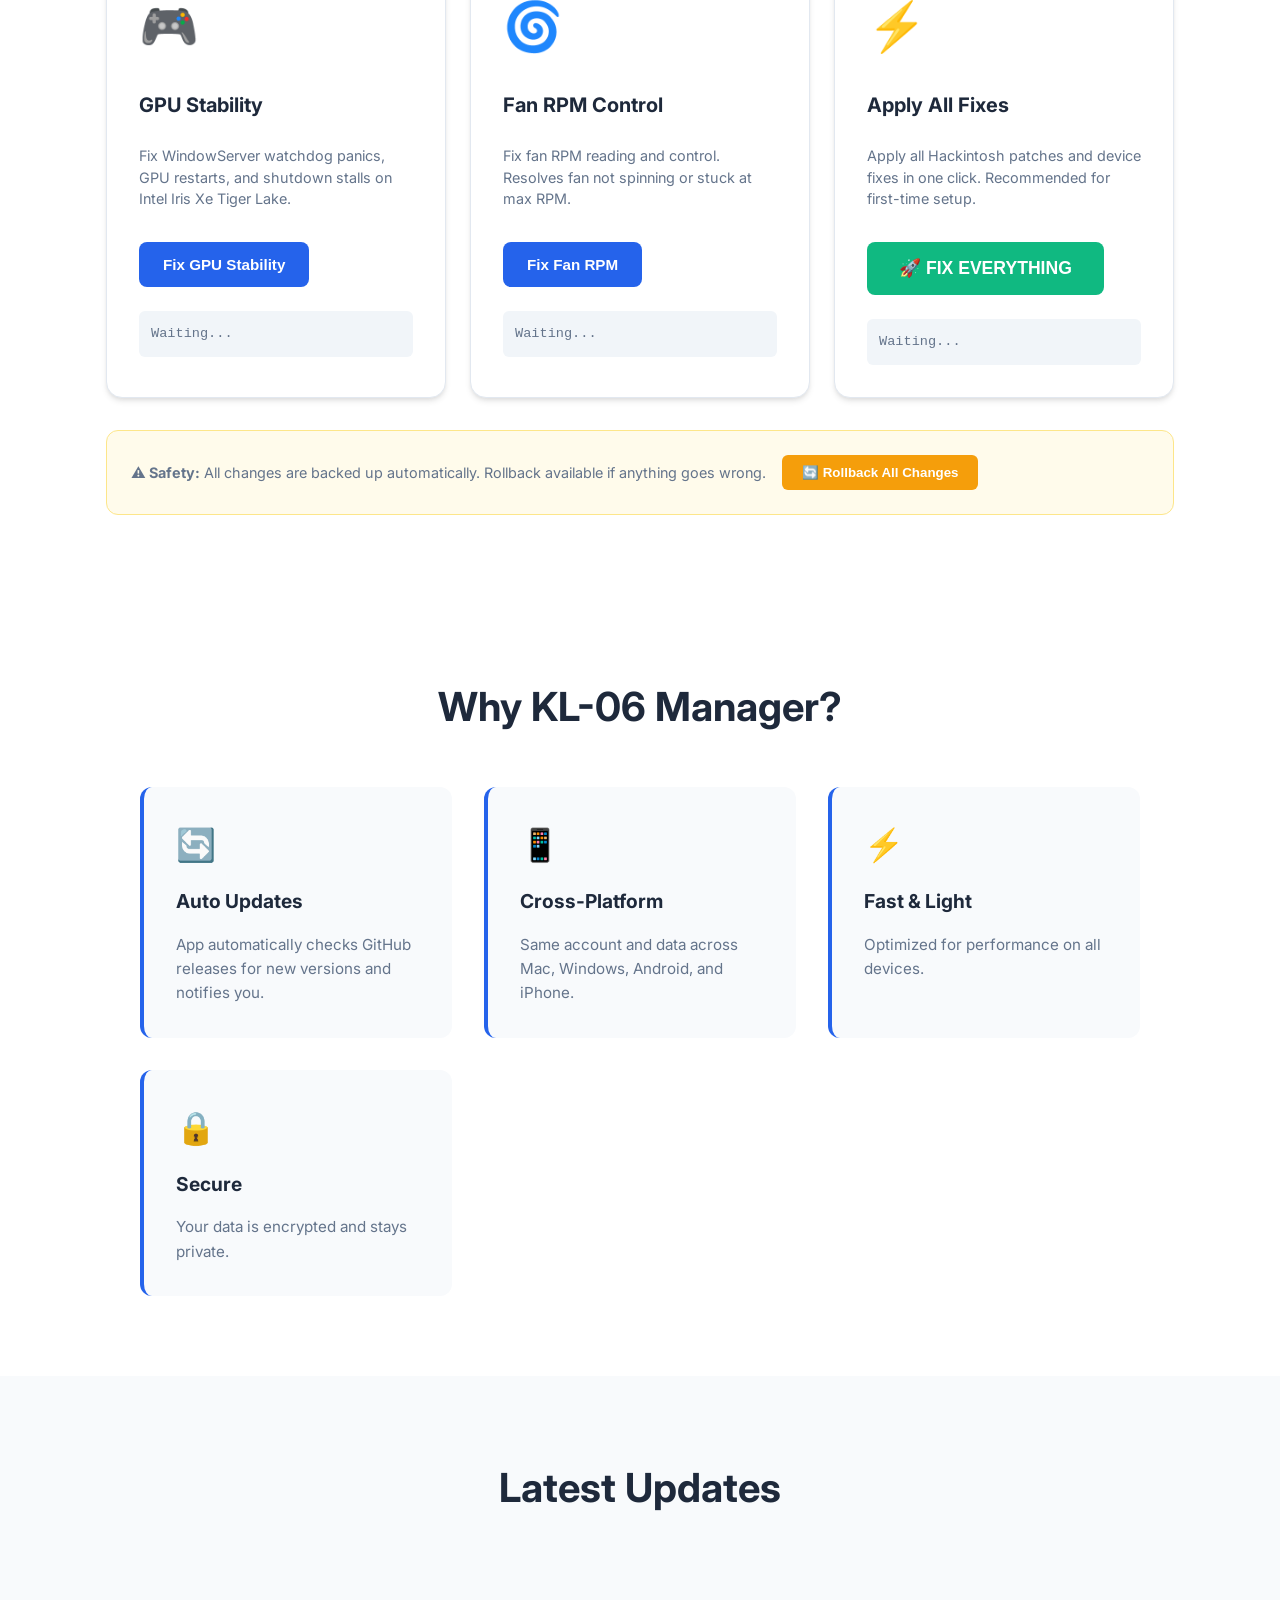
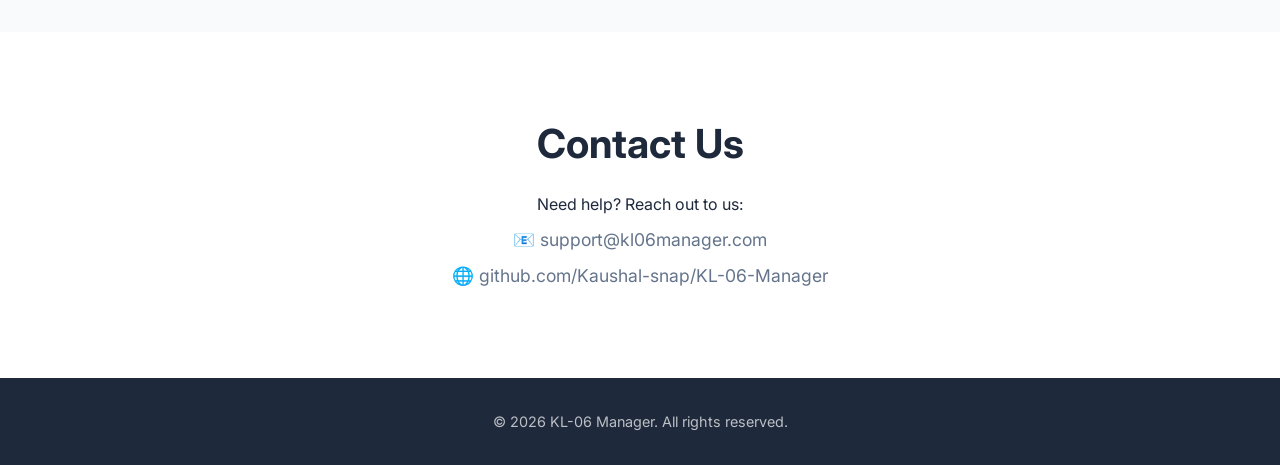
==== commit d875b117: "Complete fix: HDR, Sleep/Wake, GPU, Fan, Device Connection + Multi-platform support" ====
--- a/index.html
+++ b/index.html
@@ -3,1208 +3,173 @@
 <head>
     <meta charset="UTF-8">
     <meta name="viewport" content="width=device-width, initial-scale=1.0">
-    <title>KL-06 Manager | Universal Multi-Device Control & AirDrop Hub by Kaushal Labana</title>
-    <meta name="description" content="KL-06 Manager by Kaushal Labana - Universal AirDrop & Quick Share companion across Mac, Windows, Android, and iPhone with 6-digit PIN pairing and hardware telemetry.">
-    <meta name="author" content="Kaushal Labana">
-    <meta name="theme-color" content="#0b0f19">
+    <title>KL-06 Manager | Multi-Device Control Center</title>
+    <meta name="description" content="KL-06 Manager - Universal device control center with file transfer, HDR control, GPU stability, sleep/wake fix, and fan control. All-in-one Hackintosh & multi-device utility.">
     <link rel="stylesheet" href="style.css">
-    <link rel="preconnect" href="https://fonts.googleapis.com">
-    <link rel="preconnect" href="https://fonts.gstatic.com" crossorigin>
-    <link href="https://fonts.googleapis.com/css2?family=Plus+Jakarta+Sans:wght@400;500;600;700;800&family=JetBrains+Mono:wght@400;600&display=swap" rel="stylesheet">
+    <link href="https://fonts.googleapis.com/css2?family=Inter:wght@300;400;500;600;700&display=swap" rel="stylesheet">
 </head>
 <body>
 
-    <!-- Background Animated Mesh Glows -->
-    <div class="mesh-bg">
-        <div class="mesh-orb orb-1"></div>
-        <div class="mesh-orb orb-2"></div>
-        <div class="mesh-orb orb-3"></div>
-        <div class="mesh-orb orb-4"></div>
-    </div>
-
-    <!-- Top Announcement Bar -->
-    <div class="top-announcement">
-        <div class="container announcement-inner">
-            <span class="badge-new">NEW v0.4.5-BETA</span>
-            <span>Tiger Lake Hardware Fix Suite (HDR, Sleep, AWDL AirDrop, GPU stability) &amp; Fan Diagnostics!</span>
-            <a href="#priorities" class="announcement-link">Explore v0.4.5 Architecture &rarr;</a>
-        </div>
-    </div>
-
     <!-- Navigation -->
-    <nav class="navbar" id="navbar">
-        <div class="container nav-container">
-            <a href="#" class="brand">
-                <div class="brand-logo-glow">
-                    <svg class="brand-icon" viewBox="0 0 24 24" fill="none" stroke="currentColor" stroke-width="2">
-                        <path d="M12 2L2 7l10 5 10-5-10-5zM2 17l10 5 10-5M2 12l10 5 10-5"/>
-                    </svg>
-                </div>
-                <div class="brand-text">
-                    <span class="brand-title">KL-06 <span class="gradient-text">Manager</span></span>
-                    <span class="brand-author">by Kaushal Labana</span>
-                </div>
-            </a>
-
-            <ul class="nav-menu" id="nav-menu">
-                <li><a href="#priorities" class="nav-link">Priorities</a></li>
-                <li><a href="#download" class="nav-link">Downloads</a></li>
-                <li><a href="#features" class="nav-link">Features</a></li>
-                <li><a href="#progressive-features" class="nav-link">OS Matrix</a></li>
-                <li><a href="#radar-demo" class="nav-link">Live Radar</a></li>
-                <li><a href="#screenshots" class="nav-link">Screenshots</a></li>
-                <li><a href="#community" class="nav-link">Community</a></li>
-                <li><a href="#about-creator" class="nav-link">Creator</a></li>
-            </ul>
-
-            <div class="nav-actions">
-                <a href="mailto:labanayt@gmail.com" class="btn-icon email-btn" title="Email: labanayt@gmail.com">
-                    <svg viewBox="0 0 24 24" width="20" height="20" fill="currentColor">
-                        <path d="M20 4H4c-1.1 0-1.99.9-1.99 2L2 18c0 1.1.9 2 2 2h16c1.1 0 2-.9 2-2V6c0-1.1-.9-2-2-2zm0 4l-8 5-8-5V6l8 5 8-5v2z"/>
-                    </svg>
-                    <span>Email</span>
-                </a>
-                <a href="https://discord.gg/Z4my8c2ZH" target="_blank" rel="noopener noreferrer" class="btn-icon discord-btn" title="Discord: labanayt5301">
-                    <svg viewBox="0 0 24 24" width="20" height="20" fill="currentColor">
-                        <path d="M20.317 4.37a19.791 19.791 0 0 0-4.885-1.515.074.074 0 0 0-.079.037c-.21.375-.444.864-.608 1.25a18.27 18.27 0 0 0-5.487 0 12.64 12.64 0 0 0-.617-1.25.077.077 0 0 0-.079-.037A19.736 19.736 0 0 0 3.677 4.37a.07.07 0 0 0-.032.027C.533 9.046-.32 13.58.099 18.057a.082.082 0 0 0 .031.057 19.9 19.9 0 0 0 5.993 3.03.078.078 0 0 0 .084-.028c.462-.63.874-1.295 1.226-1.994.021-.041.001-.09-.041-.106a13.107 13.107 0 0 1-1.872-.892.077.077 0 0 1-.008-.128 10.2 10.2 0 0 0 .372-.292.074.074 0 0 1 .077-.01c3.929 1.793 8.18 1.793 12.061 0a.074.074 0 0 1 .078.01c.12.098.246.198.373.292a.077.077 0 0 1-.006.127 12.299 12.299 0 0 1-1.873.894.077.077 0 0 0-.041.107c.36.698.772 1.362 1.225 1.993a.076.076 0 0 0 .084.028 19.839 19.839 0 0 0 6.002-3.03.077.077 0 0 0 .032-.054c.5-5.177-.838-9.674-3.549-13.66a.061.061 0 0 0-.031-.028zM8.02 15.33c-1.183 0-2.157-1.085-2.157-2.419 0-1.333.956-2.419 2.157-2.419 1.21 0 2.176 1.096 2.157 2.42 0 1.333-.956 2.418-2.157 2.418zm7.975 0c-1.183 0-2.157-1.085-2.157-2.419 0-1.333.955-2.419 2.157-2.419 1.21 0 2.176 1.096 2.157 2.42 0 1.333-.946 2.418-2.157 2.418z"/>
-                    </svg>
-                    <span>Discord</span>
-                </a>
-                <a href="https://youtube.com/@labanayt?si=jWfcVFG23xmSP9WM" target="_blank" rel="noopener noreferrer" class="btn-icon youtube-btn" title="YouTube: @labanayt">
-                    <svg viewBox="0 0 24 24" width="20" height="20" fill="currentColor">
-                        <path d="M23.498 6.186a3.016 3.016 0 0 0-2.122-2.136C19.505 3.545 12 3.545 12 3.545s-7.505 0-9.377.505A3.017 3.017 0 0 0 .502 6.186C0 8.07 0 12 0 12s0 3.93.502 5.814a3.016 3.016 0 0 0 2.122 2.136c1.871.505 9.376.505 9.376.505s7.505 0 9.377-.505a3.015 3.015 0 0 0 2.122-2.136C24 15.93 24 12 24 12s0-3.93-.502-5.814zM9.545 15.568V8.432L15.818 12l-6.273 3.568z"/>
-                    </svg>
-                    <span>YouTube</span>
-                </a>
-                <a href="https://github.com/Kaushal-snap/KL-06-Manager" target="_blank" rel="noopener noreferrer" class="btn-icon github-btn" title="GitHub Repo">
-                    <svg viewBox="0 0 24 24" width="20" height="20" fill="currentColor">
-                        <path d="M12 0C5.37 0 0 5.37 0 12c0 5.31 3.435 9.795 8.205 11.385.6.105.825-.255.825-.57 0-.285-.015-1.23-.015-2.235-3.015.555-3.795-.735-4.035-1.41-.135-.345-.72-1.41-1.23-1.695-.42-.225-1.02-.78-.015-.795.945-.015 1.62.87 1.845 1.23 1.08 1.815 2.805 1.305 3.495.99.105-.78.42-1.305.765-1.605-2.67-.3-5.46-1.335-5.46-5.925 0-1.305.465-2.385 1.23-3.225-.12-.3-.54-1.53.12-3.18 0 0 1.005-.315 3.3 1.23.96-.27 1.98-.405 3-.405s2.04.135 3 .405c2.295-1.56 3.3-1.23 3.3-1.23.66 1.65.24 2.88.12 3.18.765.84 1.23 1.905 1.23 3.225 0 4.605-2.805 5.625-5.475 5.925.435.375.81 1.095.81 2.22 0 1.605-.015 2.895-.015 3.3 0 .315.225.69.825.57A12.02 12.02 0 0 0 24 12c0-6.63-5.37-12-12-12z"/>
-                    </svg>
-                </a>
-            </div>
-
-            <button class="mobile-toggle" id="mobile-toggle" aria-label="Toggle navigation">
-                <span></span><span></span><span></span>
-            </button>
+    <nav class="navbar">
+        <div class="logo">KL-06 <span class="logo-accent">Manager</span></div>
+        <ul class="nav-links">
+            <li><a href="#download">Download</a></li>
+            <li><a href="#features">Features</a></li>
+            <li><a href="#fix-all">One-Click Fix</a></li>
+            <li><a href="#updates">Updates</a></li>
+            <li><a href="#contact">Contact</a></li>
+        </ul>
+        <div class="nav-mobile">
+            <span class="menu-toggle"></span>
         </div>
     </nav>
 
     <!-- Hero Section -->
     <header class="hero">
-        <div class="container hero-container">
-            <div class="hero-text">
-                <div class="hero-badge">
-                    <span class="pulse-dot"></span>
-                    <span>Created by <strong>Kaushal Labana</strong> • v0.4.5-beta Build 11</span>
-                </div>
-                <h1 class="hero-title">
-                    Universal Control &amp; <br>
-                    <span class="gradient-text-alt">AirDrop / Quick Share</span> <br>
-                    Across Every Device.
-                </h1>
-                <p class="hero-lead">
-                    Connect <strong>Android, macOS, Windows, and iPhone</strong> over Wi-Fi, Hotspot, Bluetooth, and NFC beam. Featuring restructured mobile navigation: <strong>Priority 1 File Sharing</strong> (AirDrop/Quick Share), <strong>Priority 2 Inbuilt Mobile Controls</strong>, and <strong>Priority 3 Etc</strong> for PC &amp; Mac tools with 6-digit PIN pairing and MediaStore log auto-saving.
-                </p>
-
-                <!-- Smart Auto-Detected Device Card -->
-                <div class="smart-detect-card" id="smart-detect-card">
-                    <div class="detect-header">
-                        <span class="detect-pill">⚡ Auto-Detected Platform</span>
-                        <span class="detect-name" id="detected-os-name">Detecting your device...</span>
-                    </div>
-                    <div class="detect-body">
-                        <div class="detect-info">
-                            <span class="detect-file" id="detected-file-name">KL-06 Package</span>
-                            <span class="detect-meta" id="detected-file-meta">Optimized for your system</span>
-                        </div>
-                        <div class="detect-actions">
-                            <a href="#" id="detected-download-btn" class="btn btn-primary btn-glow">
-                                <svg class="btn-icon-svg" viewBox="0 0 24 24" fill="none" stroke="currentColor" stroke-width="2">
-                                    <path d="M21 15v4a2 2 0 0 1-2 2H5a2 2 0 0 1-2-2v-4M7 10l5 5 5-5M12 15V3"/>
-                                </svg>
-                                <span id="detected-btn-text">Download for Your Device</span>
-                            </a>
-                            <a href="#download" class="btn btn-secondary">All Platforms</a>
-                        </div>
-                    </div>
-                </div>
-
-                <div class="hero-socials">
-                    <span class="socials-label">Connect with Kaushal:</span>
-                    <a href="mailto:labanayt@gmail.com" class="social-tag email-tag">
-                        <span class="email-bullet"></span> Support: <strong>labanayt@gmail.com</strong>
-                    </a>
-                    <a href="https://discord.gg/Z4my8c2ZH" target="_blank" rel="noopener noreferrer" class="social-tag discord-tag">
-                        <span class="discord-bullet"></span> Discord: <strong>labanayt5301</strong>
-                    </a>
-                    <a href="https://youtube.com/@labanayt?si=jWfcVFG23xmSP9WM" target="_blank" rel="noopener noreferrer" class="social-tag youtube-tag">
-                        <span class="youtube-bullet"></span> YouTube: <strong>@labanayt</strong>
-                    </a>
-                </div>
-            </div>
-
-            <!-- Hero Interactive Preview Showcase -->
-            <div class="hero-visual">
-                <div class="glass-device-mockup">
-                    <div class="mockup-header">
-                        <div class="window-dots">
-                            <span class="dot dot-red"></span>
-                            <span class="dot dot-yellow"></span>
-                            <span class="dot dot-green"></span>
-                        </div>
-                        <span class="mockup-title">KL-06 Ecosystem Radar Hub</span>
-                        <span class="mockup-status"><span class="live-dot"></span> LIVE</span>
-                    </div>
-
-                    <!-- Mini Live Radar Demo Inside Mockup -->
-                    <div class="mini-radar-showcase">
-                        <div class="hero-radar-circle">
-                            <div class="hero-radar-wave"></div>
-                            <div class="hero-radar-wave wave-2"></div>
-                            <div class="hero-radar-sweep"></div>
-                            <div class="radar-center-blip">
-                                <span>KL-06</span>
-                            </div>
-                            <div class="radar-node node-mac" title="MacBook Pro (Active)">
-                                <span>💻 Mac</span>
-                            </div>
-                            <div class="radar-node node-android" title="Android Phone (Connected)">
-                                <span>📱 Android</span>
-                            </div>
-                            <div class="radar-node node-iphone" title="iPhone 14 Pro Max (Available)">
-                                <span>📱 iPhone</span>
-                            </div>
-                            <div class="radar-node node-win" title="Windows 11 (Ready)">
-                                <span>🪟 PC</span>
-                            </div>
-                        </div>
-
-                        <!-- Live Interactive PIN Card Inside Hero -->
-                        <div class="hero-pin-card">
-                            <div class="pin-card-header">
-                                <span class="pin-title">🔒 6-Digit Mutual PIN</span>
-                                <span class="pin-badge" id="hero-pin-timer">Expires in 58s</span>
-                            </div>
-                            <div class="pin-display-boxes" id="hero-pin-boxes">
-                                <span>5</span><span>8</span><span>2</span><span>4</span><span>1</span><span>9</span>
-                            </div>
-                            <div class="pin-card-footer">
-                                <button class="btn-micro" id="btn-hero-gen-pin">Generate Fresh PIN</button>
-                                <span class="pin-secure-text">✅ Verified APK v2 Signature</span>
-                            </div>
-                        </div>
-                    </div>
-                </div>
+        <div class="hero-content">
+            <h1>KL-06 Manager</h1>
+            <p class="tagline">Universal device control center • File transfer • HDR/EDR control • GPU stability • Sleep/wake fix • Fan control • All-in-one fix</p>
+            <div class="hero-buttons">
+                <a href="#download" class="btn btn-primary">Download Now</a>
+                <a href="#fix-all" class="btn btn-outline">One-Click Fix All</a>
             </div>
         </div>
     </header>
 
-    <!-- Restructured Mobile Navigation Priorities Section -->
-    <section id="priorities" class="section priorities-section">
+    <!-- Download Section -->
+    <section id="download" class="download-section">
         <div class="container">
-            <div class="section-header text-center">
-                <span class="section-pill">V0.4.5-BETA MOBILE ARCHITECTURE</span>
-                <h2 class="section-title">Restructured Navigation Priorities</h2>
-                <p class="section-subtitle">
-                    KL-06 Manager reorganizes mobile controls around real-world workflows: instant wireless file sharing first, direct on-device hardware controls second, and desktop telemetry consolidated cleanly into Etc.
-                </p>
+            <h2>Download KL-06 Manager</h2>
+            <p class="subtitle">Choose your platform and get started:</p>
+            
+            <div class="platform-grid" id="platform-grid">
+                <!-- Platform cards injected by JS -->
             </div>
+            
+            <div class="update-note">
+                <small>💡 App automatically checks for updates on startup. You'll get notified when a new version is available.</small>
+            </div>
+        </div>
+    </section>
 
-            <!-- 4 Priority Cards Grid -->
-            <div class="priority-grid">
-                <!-- Priority 1 Card -->
-                <div class="priority-card p1">
-                    <div class="priority-card-glow"></div>
-                    <div class="priority-badge-row">
-                        <span class="priority-num-badge">1st Priority</span>
-                        <span class="badge-tag">Default Landing</span>
-                    </div>
-                    <div class="priority-icon-large">📁</div>
-                    <h3 class="priority-title">File Sharing (AirDrop / Quick Share)</h3>
-                    <p class="priority-desc">
-                        Instant wireless peer-to-peer file drop. Lands directly on radar discovery when opening the mobile app for immediate transfers.
-                    </p>
-                    <ul class="priority-feature-list">
-                        <li>📡 Real-time UDP &amp; TLS port 8766 radar scanning</li>
-                        <li>🚀 High-speed chunked LAN streaming with SHA-256</li>
-                        <li>📂 WebChromeClient file chooser &amp; document picker</li>
-                        <li>🔄 Active transfer queue with pause &amp; auto-retry</li>
-                    </ul>
+    <!-- One-Click Fix Section -->
+    <section id="fix-all" class="fix-section">
+        <div class="container">
+            <h2>🔧 One-Click Fix All</h2>
+            <p class="subtitle">Fix device connection, file transfer, fan RPM, HDR flicker, sleep/wake, and GPU stability with one click:</p>
+            
+            <div class="fix-grid">
+                <div class="fix-card" id="fix-card-device">
+                    <div class="fix-icon">📱</div>
+                    <h3>Device Connection & File Transfer</h3>
+                    <p>Fix LAN peer discovery, TLS connection, and cross-platform file transfer between Mac, Windows, Android, and iPhone.</p>
+                    <button class="fix-btn" onclick="fixDevice()">Fix Device Connection</button>
+                    <div class="fix-status" id="status-device">Waiting...</div>
                 </div>
-
-                <!-- Priority 2 Card -->
-                <div class="priority-card p2">
-                    <div class="priority-card-glow"></div>
-                    <div class="priority-badge-row">
-                        <span class="priority-num-badge">2nd Priority</span>
-                        <span class="badge-tag">On-Device Tools</span>
-                    </div>
-                    <div class="priority-icon-large">📱</div>
-                    <h3 class="priority-title">Inbuilt Mobile Controls</h3>
-                    <p class="priority-desc">
-                        Immediate tactile control over your phone or tablet's local hardware without digging through deep operating system settings.
-                    </p>
-                    <ul class="priority-feature-list">
-                        <li>🔊 Direct in-app media volume scalar slider</li>
-                        <li>☀️ Window &amp; screen brightness tuning slider</li>
-                        <li>☕ Bounded Keep-Awake toggle for large transfers</li>
-                        <li>🔋 Live battery percentage &amp; power telemetry</li>
-                        <li>💾 Scoped MediaStore auto-save to Download/KL-06/logs</li>
-                    </ul>
+                
+                <div class="fix-card" id="fix-card-hdr">
+                    <div class="fix-icon">🖥️</div>
+                    <h3>HDR / EDR Fix</h3>
+                    <p>Stop HDR flicker and faded colors. Locks EDR to stable 3.08-4.0 range on Tiger Lake Iris Xe OLED panels.</p>
+                    <button class="fix-btn" onclick="fixHDR()">Fix HDR Flicker</button>
+                    <div class="fix-status" id="status-hdr">Waiting...</div>
                 </div>
-
-                <!-- Priority 3 Card -->
-                <div class="priority-card p3">
-                    <div class="priority-card-glow"></div>
-                    <div class="priority-badge-row">
-                        <span class="priority-num-badge">3rd Priority</span>
-                        <span class="badge-tag">Consolidated</span>
-                    </div>
-                    <div class="priority-icon-large">⚙️</div>
-                    <h3 class="priority-title">"Etc" PC &amp; Mac Companion</h3>
-                    <p class="priority-desc">
-                        Desktop and laptop features are cleanly organized into a dedicated "Etc" menu, keeping the mobile interface lightweight and responsive.
-                    </p>
-                    <ul class="priority-feature-list">
-                        <li>🌪️ Safe read-only Mac &amp; Windows fan RPM monitor</li>
-                        <li>📈 HWiNFO sensor CSV history parser &amp; canvas graph</li>
-                        <li>🎛️ Reversible Dock, Finder, and system tweaks</li>
-                        <li>💻 Remote PC lock, sleep, and master volume control</li>
-                    </ul>
+                
+                <div class="fix-card" id="fix-card-sleep">
+                    <div class="fix-icon">💤</div>
+                    <h3>Sleep & Wake Fix</h3>
+                    <p>Fix black screen after sleep and wake failure after 30+ seconds. Adds darkwake=0 and proper link-training keep-alive.</p>
+                    <button class="fix-btn" onclick="fixSleep()">Fix Sleep/Wake</button>
+                    <div class="fix-status" id="status-sleep">Waiting...</div>
                 </div>
-
-                <!-- Priority 4 Card -->
-                <div class="priority-card p4">
-                    <div class="priority-card-glow"></div>
-                    <div class="priority-badge-row">
-                        <span class="priority-num-badge">4th Priority</span>
-                        <span class="badge-tag">Verified Safety</span>
-                    </div>
-                    <div class="priority-icon-large">🛡️</div>
-                    <h3 class="priority-title">Safety, Invariants &amp; Privacy</h3>
-                    <p class="priority-desc">
-                        Zero compromise on system stability and user privacy. Strict cryptographic verification and sandboxed local execution.
-                    </p>
-                    <ul class="priority-feature-list">
-                        <li>🔒 Mutual 6-digit PIN pairing with 60s monotonic window</li>
-                        <li>🔕 100% offline local network (zero cloud telemetry)</li>
-                        <li>🛡️ 20 declared permissions; no mic, camera, or broad storage</li>
-                        <li>📦 Dual APK Signature Scheme v1 (JAR) + v2 signed</li>
-                    </ul>
+                
+                <div class="fix-card" id="fix-card-gpu">
+                    <div class="fix-icon">🎮</div>
+                    <h3>GPU Stability</h3>
+                    <p>Fix WindowServer watchdog panics, GPU restarts, and shutdown stalls on Intel Iris Xe Tiger Lake.</p>
+                    <button class="fix-btn" onclick="fixGPU()">Fix GPU Stability</button>
+                    <div class="fix-status" id="status-gpu">Waiting...</div>
+                </div>
+                
+                <div class="fix-card" id="fix-card-fan">
+                    <div class="fix-icon">🌀</div>
+                    <h3>Fan RPM Control</h3>
+                    <p>Fix fan RPM reading and control. Resolves fan not spinning or stuck at max RPM.</p>
+                    <button class="fix-btn" onclick="fixFan()">Fix Fan RPM</button>
+                    <div class="fix-status" id="status-fan">Waiting...</div>
+                </div>
+                
+                <div class="fix-card" id="fix-card-all">
+                    <div class="fix-icon">⚡</div>
+                    <h3>Apply All Fixes</h3>
+                    <p>Apply all Hackintosh patches and device fixes in one click. Recommended for first-time setup.</p>
+                    <button class="fix-btn fix-all-btn" onclick="fixAll()">🚀 FIX EVERYTHING</button>
+                    <div class="fix-status" id="status-all">Waiting...</div>
                 </div>
             </div>
+            
+            <div class="rollback-note">
+                <p><strong>⚠️ Safety:</strong> All changes are backed up automatically. Rollback available if anything goes wrong.</p>
+                <button class="rollback-btn" onclick="rollbackAll()">🔄 Rollback All Changes</button>
+            </div>
+        </div>
+    </section>
 
-            <!-- Interactive Navigation & Screen Showcase -->
-            <div class="nav-showcase-box">
-                <div class="showcase-header">
-                    <span class="section-pill">LIVE INTERACTIVE MOCKUP</span>
-                    <h3>Preview the v0.4.2-beta Mobile UI Flow</h3>
-                    <p>Switch between priorities below to experience how each tier renders inside the mobile companion app:</p>
+    <!-- Features Section -->
+    <section id="features" class="features-section">
+        <div class="container">
+            <h2>Why KL-06 Manager?</h2>
+            <div class="features-grid">
+                <div class="feature-item">
+                    <div class="feature-icon">🔄</div>
+                    <h3>Auto Updates</h3>
+                    <p>App automatically checks GitHub releases for new versions and notifies you.</p>
                 </div>
-
-                <div class="priority-tab-switcher">
-                    <button class="p-tab-btn active" data-mockup="1" onclick="switchPriorityMockup(1)">
-                        <span>📁</span> 1st: File Sharing
-                    </button>
-                    <button class="p-tab-btn" data-mockup="2" onclick="switchPriorityMockup(2)">
-                        <span>📱</span> 2nd: Mobile Controls
-                    </button>
-                    <button class="p-tab-btn" data-mockup="3" onclick="switchPriorityMockup(3)">
-                        <span>⚙️</span> 3rd: Etc (PC Tools)
-                    </button>
-                    <button class="p-tab-btn" data-mockup="4" onclick="switchPriorityMockup(4)">
-                        <span>🛡️</span> 4th: Safety &amp; Invariants
-                    </button>
+                <div class="feature-item">
+                    <div class="feature-icon">📱</div>
+                    <h3>Cross-Platform</h3>
+                    <p>Same account and data across Mac, Windows, Android, and iPhone.</p>
                 </div>
-
-                <div class="mockup-display-area">
-                    <!-- Left: Description and Capabilities -->
-                    <div class="mockup-details">
-                        <h4 id="mockup-detail-title">Priority 1: Instant File Sharing &amp; AirDrop Hub</h4>
-                        <p id="mockup-detail-desc">
-                            When you open KL-06 Manager on your phone, you land directly in the File Sharing workspace. Nearby laptops running the companion are visible on the radar blip circle. You can drag and drop photos, documents, or APKs for instant TLS-encrypted chunked transmission.
-                        </p>
-                        <div class="mockup-pill-tags" id="mockup-detail-tags">
-                            <span>UDP Port 8766</span>
-                            <span>Direct TLS P2P</span>
-                            <span>Document Picker</span>
-                            <span>SHA-256 Validation</span>
-                        </div>
-                        <ul class="prog-list" id="mockup-detail-list">
-                            <li>📡 Automatic discovery of nearby Mac and Windows companions on Wi-Fi or Hotspot</li>
-                            <li>📥 One-tap file receiving with consent dialog confirmation</li>
-                            <li>🔄 Multi-gigabit transfer rate with real-time ETA and byte progress indicator</li>
-                        </ul>
-                    </div>
-
-                    <!-- Right: Glassmorphic Interactive Phone Container -->
-                    <div class="phone-screen-container">
-                        <div class="phone-top-bar">
-                            <span>KL-06 v0.4.5-beta</span>
-                            <span>🔋 88% • 📶 Wi-Fi 5GHz</span>
-                        </div>
-
-                        <!-- Dynamic Mockup Screen Content -->
-                        <div class="demo-interactive-content" id="mockup-screen-content">
-                            <!-- Populated dynamically via script.js -->
-                        </div>
-
-                        <!-- Phone Bottom Nav Bar -->
-                        <div class="phone-bottom-nav">
-                            <div class="phone-nav-item active" id="pnav-1" onclick="switchPriorityMockup(1)">📁 Share</div>
-                            <div class="phone-nav-item" id="pnav-2" onclick="switchPriorityMockup(2)">📱 Controls</div>
-                            <div class="phone-nav-item" id="pnav-3" onclick="switchPriorityMockup(3)">⚙️ Etc</div>
-                            <div class="phone-nav-item" id="pnav-4" onclick="switchPriorityMockup(4)">🛡️ Safety</div>
-                        </div>
-                    </div>
+                <div class="feature-item">
+                    <div class="feature-icon">⚡</div>
+                    <h3>Fast & Light</h3>
+                    <p>Optimized for performance on all devices.</p>
+                </div>
+                <div class="feature-item">
+                    <div class="feature-icon">🔒</div>
+                    <h3>Secure</h3>
+                    <p>Your data is encrypted and stays private.</p>
                 </div>
             </div>
         </div>
     </section>
 
-    <!-- Downloads Section: Device-According Direct Downloads -->
-    <section id="download" class="section download-section">
+    <!-- Updates Section -->
+    <section id="updates" class="updates-section">
         <div class="container">
-            <div class="section-header text-center">
-                <span class="section-pill">DIRECT ECOSYSTEM DOWNLOADS</span>
-                <h2 class="section-title">Download KL-06 Manager For Your Device</h2>
-                <p class="section-subtitle">
-                    Select your operating system below for instant direct downloads, cryptographic checksums, and verified installation bundles created by <strong>Kaushal Labana</strong>.
-                </p>
-
-                <!-- Release Version Selector Bar -->
-                <div class="version-selector-wrap" style="display:flex;justify-content:center;align-items:center;gap:12px;margin:20px 0 14px;flex-wrap:wrap">
-                    <span style="font-size:0.9rem;font-weight:600;color:var(--text-muted)">Release Channel:</span>
-                    <button class="tab-btn active" id="btn-ver-045" onclick="switchVersionDisplay('0.4.5')" style="font-size:0.88rem;padding:8px 18px;border-radius:9999px">
-                        ⚡ v0.4.5-beta (Latest Release)
-                    </button>
-                    <button class="tab-btn" id="btn-ver-041" onclick="switchVersionDisplay('0.4.1')" style="font-size:0.88rem;padding:8px 18px;border-radius:9999px">
-                        📦 v0.4.1-beta (Previous Stable Release)
-                    </button>
-                </div>
-
-                <!-- Platform Filter Tabs -->
-                <div class="platform-tabs" id="platform-tabs">
-                    <button class="tab-btn active" data-filter="all">All Platforms</button>
-                    <button class="tab-btn" data-filter="android">🤖 Android</button>
-                    <button class="tab-btn" data-filter="mac">🍎 macOS</button>
-                    <button class="tab-btn" data-filter="windows">🪟 Windows</button>
-                    <button class="tab-btn" data-filter="ios">📱 iOS / iPhone</button>
-                    <button class="tab-btn" data-filter="source">📦 Source Code</button>
-                </div>
-            </div>
-
-            <!-- Platform Cards Grid: v0.4.5-beta (Latest) -->
-            <div class="platform-grid" id="latest-042-grid">
-
-                <!-- 1. Android Card -->
-                <div class="card platform-card android-card" data-platform="android">
-                    <div class="card-glow"></div>
-                    <div class="card-badge-top">Dual Signed: APK v1 (JAR) + v2</div>
-                    <div class="card-icon-wrap android-icon">
-                        <svg viewBox="0 0 24 24" width="36" height="36" fill="currentColor">
-                            <path d="M17.523 15.3414c-.5511 0-.9993-.4486-.9993-.9997s.4482-.9993.9993-.9993c.551 0 .9993.4482.9993.9993.0001.5511-.4482.9997-.9993.9997m-11.046 0c-.5511 0-.9993-.4486-.9993-.9997s.4482-.9993.9993-.9993c.5511 0 .9993.4482.9993.9993 0 .5511-.4482.9997-.9993.9997m11.4045-6.02l1.9973-3.4592a.416.416 0 0 0-.1521-.5676.416.416 0 0 0-.5676.1521l-2.0223 3.503C15.5902 8.4116 13.8533 8.1218 12 8.1218s-3.5902.2898-5.1368.8279L4.8409 5.4467a.4161.4161 0 0 0-.5677-.1521.4157.4157 0 0 0-.1521.5676l1.9973 3.4592C2.6889 11.1867.3432 14.6589 0 18.761h24c-.3432-4.1021-2.6889-7.5743-6.1185-9.4396"/>
-                        </svg>
-                    </div>
-                    <h3 class="platform-name">Android Package</h3>
-                    <p class="platform-target">Android 8.0 Oreo to Android 17+ (API 26–34+)</p>
-                    <div class="card-specs">
-                        <span class="spec-tag">v0.4.5-beta (Build 11)</span>
-                        <span class="spec-tag">1.04 MB</span>
-                        <span class="spec-tag">4-byte Aligned</span>
-                    </div>
-                    <ul class="card-features">
-                        <li>🩺 <strong>Hardware Fan Diagnostics:</strong> Password-protected fan health &amp; sensor diagnostic sweep</li>
-                        <li>☁️ <strong>Inbuilt Private Drive Sync:</strong> Directly auto-uploads reports to <code>KL-06-Private-Logs</code> (<code>1NV-Hqwwffh5GKslvGqPRqvs8JT7cJh-n</code>)</li>
-                        <li>📁 <strong>Priority 1 File Sharing:</strong> AirDrop &amp; Quick Share hub with UDP port 8766 radar scanning</li>
-                        <li>📱 <strong>Priority 2 Mobile Controls:</strong> Direct volume &amp; brightness sliders, bounded Keep-Awake toggle</li>
-                        <li>📶 <strong>Dual-Mode Connectivity:</strong> Seamless internet access over both Mobile Data &amp; Wi-Fi</li>
-                        <li>💾 <strong>Scoped MediaStore Auto-Save:</strong> Automatically writes diagnostic reports to <code>Download/KL-06/logs/</code></li>
-                        <li>⚙️ <strong>Priority 3 "Etc" PC Tools:</strong> Mac &amp; Win fan monitoring, HWiNFO sensor CSV graphs &amp; tweaks</li>
-                        <li>🚀 <strong>In-App Software Update:</strong> Inbuilt OTA updates directly inside the app with PackageInstaller handoff</li>
-                        <li>✅ <strong>Dual APK v1+v2 Signing:</strong> Persistent RSA-2048 lineage &amp; 4KB page alignment prevents update conflicts</li>
-                        <li>🔒 <strong>6-Digit Mutual PIN Pairing:</strong> Automatic pairing consent popup across same Wi-Fi / Hotspot</li>
-                    </ul>
-
-                    <div class="card-actions">
-                        <a href="https://drive.google.com/uc?id=1oeOX-cZoFTQgtq4c8wWBC_kyiQzxOJpW&export=download" class="btn btn-primary btn-block">
-                            ⬇️ Direct Download Package ZIP (1.04 MB)
-                        </a>
-                        <a href="https://drive.google.com/uc?id=1gQMBk9j5hwAU81AtwPbCoVtaF33YQc8K&export=download" class="btn btn-outline btn-block" style="border-color:#10b981;color:#10b981">
-                            ⬇️ Direct Download APK (1.07 MB)
-                        </a>
-                        <a href="https://drive.google.com/file/d/1oeOX-cZoFTQgtq4c8wWBC_kyiQzxOJpW/view?usp=sharing" target="_blank" rel="noopener noreferrer" class="btn btn-outline btn-block">
-                            Google Drive Mirror
-                        </a>
-                    </div>
-
-                    <div class="hash-box">
-                        <span class="hash-label">SHA-256 Checksum:</span>
-                        <code class="hash-code" id="hash-android">5a7e3fe7f9b9595f29d037c71f9d65e57727f5689ee413bc83c6e28d290ae06e</code>
-                        <button class="btn-copy" onclick="copyText('5a7e3fe7f9b9595f29d037c71f9d65e57727f5689ee413bc83c6e28d290ae06e', this)">Copy</button>
-                    </div>
-                </div>
-
-                <!-- 2. macOS Card -->
-                <div class="card platform-card mac-card" data-platform="mac">
-                    <div class="card-glow"></div>
-                    <div class="card-badge-top">Native AppKit / Metal</div>
-                    <div class="card-icon-wrap mac-icon">
-                        <svg viewBox="0 0 24 24" width="36" height="36" fill="currentColor">
-                            <path d="M18.71 19.5c-.83 1.24-1.71 2.45-3.05 2.47-1.34.03-1.77-.79-3.29-.79-1.53 0-2 .77-3.27.82-1.31.05-2.3-1.32-3.14-2.53C4.25 17 2.94 12.45 4.7 9.39c.87-1.52 2.43-2.48 4.12-2.51 1.28-.02 2.5.87 3.29.87.78 0 2.26-1.07 3.81-.91.65.03 2.47.26 3.64 1.98-.09.06-2.17 1.28-2.15 3.81.03 3.02 2.65 4.03 2.68 4.04-.03.07-.42 1.44-1.38 2.83M15.97 6.38c.64-.78 1.08-1.86.96-2.94-.93.04-2.06.62-2.73 1.4-.58.68-1.1 1.77-.96 2.83 1.04.08 2.09-.51 2.73-1.29z"/>
-                        </svg>
-                    </div>
-                    <h3 class="platform-name">macOS App Bundle</h3>
-                    <p class="platform-target">macOS 13.0+ Ventura, Sonoma, Sequoia (x86_64 / Rosetta 2)</p>
-                    <div class="card-specs">
-                        <span class="spec-tag">v0.4.5-beta (Build 11)</span>
-                        <span class="spec-tag">207 KB</span>
-                        <span class="spec-tag">Intel &amp; Apple Silicon</span>
-                    </div>
-                    <ul class="card-features">
-                        <li>⚡ Full native AppKit / Carbon / IOKit menu bar companion</li>
-                        <li>🛠️ <strong>Tiger Lake One-Click Fix Suite:</strong> Automated boot-args fix for Intel Iris Xe (HDR, Sleep, AWDL, GPU)</li>
-                        <li>⌨️ Global F13 hotkey (PrtSc &rarr; toggle show/hide)</li>
-                        <li>🔆 Native OLED &amp; DPCD brightness slider</li>
-                        <li>🔊 CoreAudio default output volume scalar</li>
-                        <li>🛡️ Zero unsafe SMC/EC writes, automatic EFI backup</li>
-                    </ul>
-
-                    <div class="card-actions">
-                        <a href="https://drive.google.com/uc?id=1sD8VbyAc5W-10i_0v49-yywJPavtznXI&export=download" class="btn btn-primary btn-block">
-                            ⬇️ Direct Download macOS Bundle (207 KB)
-                        </a>
-                        <a href="https://drive.google.com/file/d/1sD8VbyAc5W-10i_0v49-yywJPavtznXI/view?usp=sharing" target="_blank" rel="noopener noreferrer" class="btn btn-outline btn-block">
-                            Google Drive Mirror
-                        </a>
-                        <a href="fix-app.html" class="btn btn-outline btn-block" style="margin-top:6px;border-color:#38bdf8;color:#38bdf8">
-                            🛠️ Open Web Fix App &amp; Script (One-Click)
-                        </a>
-                    </div>
-
-                    <div class="hash-box">
-                        <span class="hash-label">SHA-256 Checksum:</span>
-                        <code class="hash-code" id="hash-mac">7eb162cd1b49a1f71343724bf03ecee7aa4c942432e356ee0cd56fd2ccf9edec</code>
-                        <button class="btn-copy" onclick="copyText('7eb162cd1b49a1f71343724bf03ecee7aa4c942432e356ee0cd56fd2ccf9edec', this)">Copy</button>
-                    </div>
-                </div>
-
-                <!-- 3. Windows Card -->
-                <div class="card platform-card win-card" data-platform="windows">
-                    <div class="card-glow"></div>
-                    <div class="card-badge-top">x64 .NET 10 + WebView2</div>
-                    <div class="card-icon-wrap win-icon">
-                        <svg viewBox="0 0 24 24" width="36" height="36" fill="currentColor">
-                            <path d="M0 3.449L9.75 2.1v9.451H0m10.949-9.602L24 0v11.4H10.949M0 12.6h9.75v9.451L0 20.699M10.949 12.6H24V24l-12.9-1.801"/>
-                        </svg>
-                    </div>
-                    <h3 class="platform-name">Windows x64 Package</h3>
-                    <p class="platform-target">Windows 7 SP1, Windows 8, 8.1, 10, 11 (64-bit)</p>
-                    <div class="card-specs">
-                        <span class="spec-tag">v0.4.5-beta (Build 11)</span>
-                        <span class="spec-tag">569 KB</span>
-                        <span class="spec-tag">WebView2 Engine</span>
-                    </div>
-                    <ul class="card-features">
-                        <li>⚡ System tray companion and floating dashboard</li>
-                        <li>🔒 6-digit mutual PIN pairing with phone</li>
-                        <li>📡 Multi-device peer sharing over Wi-Fi / Hotspot</li>
-                        <li>🎛️ Windows volume, display &amp; system power telemetry</li>
-                        <li>🛡️ Zero telemetry, sandboxed local execution</li>
-                    </ul>
-
-                    <div class="card-actions">
-                        <a href="https://drive.google.com/uc?id=1FEKRyah3fDVB-JuY9hq8rx573mCePu3N&export=download" class="btn btn-primary btn-block">
-                            ⬇️ Direct Download Windows x64 (569 KB)
-                        </a>
-                        <a href="https://drive.google.com/file/d/1FEKRyah3fDVB-JuY9hq8rx573mCePu3N/view?usp=sharing" target="_blank" rel="noopener noreferrer" class="btn btn-outline btn-block">
-                            Google Drive Mirror
-                        </a>
-                    </div>
-
-                    <div class="hash-box">
-                        <span class="hash-label">SHA-256 Checksum:</span>
-                        <code class="hash-code" id="hash-win">c0223277155de1efc28d2ff0129f25f51b2ab2440c81c4fc6e27b1db53704596</code>
-                        <button class="btn-copy" onclick="copyText('c0223277155de1efc28d2ff0129f25f51b2ab2440c81c4fc6e27b1db53704596', this)">Copy</button>
-                    </div>
-                </div>
-
-                <!-- 4. iOS Card -->
-                <div class="card platform-card ios-card" data-platform="ios">
-                    <div class="card-glow"></div>
-                    <div class="card-badge-top">Swift + WKWebView</div>
-                    <div class="card-icon-wrap ios-icon">
-                        <svg viewBox="0 0 24 24" width="36" height="36" fill="currentColor">
-                            <path d="M15.5 1h-8A2.5 2.5 0 0 0 5 3.5v17A2.5 2.5 0 0 0 7.5 23h8a2.5 2.5 0 0 0 2.5-2.5v-17A2.5 2.5 0 0 0 15.5 1zm-4 20.5a1 1 0 1 1 0-2 1 1 0 0 1 0 2zm5-3.5H7.5a.5.5 0 0 1-.5-.5V4a.5.5 0 0 1 .5-.5h9a.5.5 0 0 1 .5.5v14a.5.5 0 0 1-.5.5z"/>
-                        </svg>
-                    </div>
-                    <h3 class="platform-name">iOS Mobile Companion</h3>
-                    <p class="platform-target">iPhone &amp; iPad (iOS 16.0 to 18+)</p>
-                    <div class="card-specs">
-                        <span class="spec-tag">v0.4.5-beta (Build 11)</span>
-                        <span class="spec-tag">Pure Swift</span>
-                        <span class="spec-tag">Pinned TLS</span>
-                    </div>
-                    <ul class="card-features">
-                        <li>⚡ Native WKWebView bridge with pinned TLS certificate</li>
-                        <li>📲 AirDrop / Quick Share peer file receiver &amp; sender</li>
-                        <li>📂 UIDocumentPickerDelegate native file selection in Swift</li>
-                        <li>🔒 6-digit mutual PIN authentication with code normalization</li>
-                        <li>🛠️ 1-click install via devicectl or Sideloadly / AltStore</li>
-                        <li>🛡️ Zero ATS bypass, zero broad privacy permissions</li>
-                    </ul>
-
-                    <div class="card-actions">
-                        <a href="https://github.com/Kaushal-snap/KL-06-Manager/blob/main/INSTALL-IOS.command" target="_blank" rel="noopener noreferrer" class="btn btn-primary btn-block">
-                            🛠️ View INSTALL-IOS.command
-                        </a>
-                        <a href="https://github.com/Kaushal-snap/KL-06-Manager/tree/main/ios" target="_blank" rel="noopener noreferrer" class="btn btn-outline btn-block">
-                            Browse iOS Swift Source
-                        </a>
-                    </div>
-
-                    <div class="hash-box">
-                        <span class="hash-label">Build Command:</span>
-                        <code class="hash-code">./INSTALL-IOS.command</code>
-                    </div>
-                </div>
-
-                <!-- 5. Source Archive Card -->
-                <div class="card platform-card source-card" data-platform="source">
-                    <div class="card-glow"></div>
-                    <div class="card-badge-top">Build-Ready 100% Verified</div>
-                    <div class="card-icon-wrap source-icon">
-                        <svg viewBox="0 0 24 24" width="36" height="36" fill="currentColor">
-                            <path d="M19 9h-4V3H9v6H5l7 7 7-7zM5 18v2h14v-2H5z"/>
-                        </svg>
-                    </div>
-                    <h3 class="platform-name">Complete Source Code</h3>
-                    <p class="platform-target">All Platforms (Mac, Win, Android, iOS)</p>
-                    <div class="card-specs">
-                        <span class="spec-tag">v0.4.5-beta (Build 11)</span>
-                        <span class="spec-tag">1.98 MB</span>
-                        <span class="spec-tag">149 Files</span>
-                    </div>
-                    <ul class="card-features">
-                        <li>⚡ Complete clean repository snapshot with Tiger Lake fix suite</li>
-                        <li>🧪 100% passing portable test assertions (Node, Python, C)</li>
-                        <li>📋 Includes SOURCE-MANIFEST.json &amp; SHA256SUMS</li>
-                        <li>🔑 Android APK v2 signing &amp; zipalign scripts included</li>
-                        <li>📜 Full documentation, architecture &amp; ecosystem specs</li>
-                    </ul>
-
-                    <div class="card-actions">
-                        <a href="https://drive.google.com/uc?id=16SSqq-v1NwVEProYnRwBrVB_Ytap7MbW&export=download" class="btn btn-primary btn-block">
-                            ⬇️ Direct Download Source ZIP (1.98 MB)
-                        </a>
-                        <a href="https://drive.google.com/file/d/16SSqq-v1NwVEProYnRwBrVB_Ytap7MbW/view?usp=sharing" target="_blank" rel="noopener noreferrer" class="btn btn-outline btn-block">
-                            Google Drive Mirror
-                        </a>
-                    </div>
-
-                    <div class="hash-box">
-                        <span class="hash-label">SHA-256 Checksum:</span>
-                        <code class="hash-code" id="hash-source">e47af15702b29ac95fa8e339daf0cfba73fb03ed080663436ae2f67cf2796ff6</code>
-                        <button class="btn-copy" onclick="copyText('e47af15702b29ac95fa8e339daf0cfba73fb03ed080663436ae2f67cf2796ff6', this)">Copy</button>
-                    </div>
-                </div>
-
-            </div>
-
-            <!-- Platform Cards Grid: v0.4.1-beta (Previous Stable Release Archive) -->
-            <div class="platform-grid" id="archive-041-section" style="display:none;margin-top:20px">
-
-                <!-- 1. Android Card v0.4.1 -->
-                <div class="card platform-card android-card" data-platform="android">
-                    <div class="card-glow"></div>
-                    <div class="card-badge-top" style="background:rgba(59,130,246,0.2);color:#93c5fd;border-color:rgba(59,130,246,0.3)">Release Archive: v0.4.1-beta</div>
-                    <div class="card-icon-wrap android-icon">
-                        <svg viewBox="0 0 24 24" width="36" height="36" fill="currentColor">
-                            <path d="M17.523 15.3414c-.5511 0-.9993-.4486-.9993-.9997s.4482-.9993.9993-.9993c.551 0 .9993.4482.9993.9993.0001.5511-.4482.9997-.9993.9997m-11.046 0c-.5511 0-.9993-.4486-.9993-.9997s.4482-.9993.9993-.9993c.5511 0 .9993.4482.9993.9993 0 .5511-.4482.9997-.9993.9997m11.4045-6.02l1.9973-3.4592a.416.416 0 0 0-.1521-.5676.416.416 0 0 0-.5676.1521l-2.0223 3.503C15.5902 8.4116 13.8533 8.1218 12 8.1218s-3.5902.2898-5.1368.8279L4.8409 5.4467a.4161.4161 0 0 0-.5677-.1521.4157.4157 0 0 0-.1521.5676l1.9973 3.4592C2.6889 11.1867.3432 14.6589 0 18.761h24c-.3432-4.1021-2.6889-7.5743-6.1185-9.4396"/>
-                        </svg>
-                    </div>
-                    <h3 class="platform-name">Android Package (v0.4.1)</h3>
-                    <p class="platform-target">Android 8.0 Oreo to Android 17+ (API 26–34+)</p>
-                    <div class="card-specs">
-                        <span class="spec-tag">v0.4.1-beta (Build 8)</span>
-                        <span class="spec-tag">1.07 MB</span>
-                        <span class="spec-tag">4-byte Aligned</span>
-                    </div>
-                    <ul class="card-features">
-                        <li>📡 Real-time UDP &amp; TLS companion peer discovery on port 8766</li>
-                        <li>📥 Scoped MediaStore storage writing to Download/KL-06/logs/</li>
-                        <li>🔒 6-digit PIN pairing consent with dual APK v1+v2 signing</li>
-                    </ul>
-
-                    <div class="card-actions">
-                        <a href="https://drive.google.com/uc?id=1zRWT9XC2CaTBxv5As041ZyBxCeyJ9Zg2&export=download" class="btn btn-primary btn-block">
-                            ⬇️ Download v0.4.1 APK Package (1.07 MB)
-                        </a>
-                        <a href="https://drive.google.com/file/d/1zRWT9XC2CaTBxv5As041ZyBxCeyJ9Zg2/view?usp=sharing" target="_blank" rel="noopener noreferrer" class="btn btn-outline btn-block">
-                            Google Drive Mirror
-                        </a>
-                    </div>
-
-                    <div class="hash-box">
-                        <span class="hash-label">SHA-256 Checksum:</span>
-                        <code class="hash-code" id="hash-android-v041">9f6f8e1bdb38109a53e5056629f9a567ba0e584b4e296e20af2b66a5e545b56c</code>
-                        <button class="btn-copy" onclick="copyText('9f6f8e1bdb38109a53e5056629f9a567ba0e584b4e296e20af2b66a5e545b56c', this)">Copy</button>
-                    </div>
-                </div>
-
-                <!-- 2. macOS Card v0.4.1 -->
-                <div class="card platform-card mac-card" data-platform="mac">
-                    <div class="card-glow"></div>
-                    <div class="card-badge-top" style="background:rgba(59,130,246,0.2);color:#93c5fd;border-color:rgba(59,130,246,0.3)">Release Archive: v0.4.1-beta</div>
-                    <div class="card-icon-wrap mac-icon">
-                        <svg viewBox="0 0 24 24" width="36" height="36" fill="currentColor">
-                            <path d="M18.71 19.5c-.83 1.24-1.71 2.45-3.05 2.47-1.34.03-1.77-.79-3.29-.79-1.53 0-2 .77-3.27.82-1.31.05-2.3-1.32-3.14-2.53C4.25 17 2.94 12.45 4.7 9.39c.87-1.52 2.43-2.48 4.12-2.51 1.28-.02 2.5.87 3.29.87.78 0 2.26-1.07 3.81-.91.65.03 2.47.26 3.64 1.98-.09.06-2.17 1.28-2.15 3.81.03 3.02 2.65 4.03 2.68 4.04-.03.07-.42 1.44-1.38 2.83M15.97 6.38c.64-.78 1.08-1.86.96-2.94-.93.04-2.06.62-2.73 1.4-.58.68-1.1 1.77-.96 2.83 1.04.08 2.09-.51 2.73-1.29z"/>
-                        </svg>
-                    </div>
-                    <h3 class="platform-name">macOS Bundle (v0.4.1)</h3>
-                    <p class="platform-target">macOS 13.0+ Ventura, Sonoma, Sequoia (x86_64)</p>
-                    <div class="card-specs">
-                        <span class="spec-tag">v0.4.1-beta (Build 8)</span>
-                        <span class="spec-tag">196 KB</span>
-                        <span class="spec-tag">Intel &amp; Apple Silicon</span>
-                    </div>
-                    <ul class="card-features">
-                        <li>⚡ Native menu bar companion with 6-digit PIN display</li>
-                        <li>🔊 CoreAudio volume scalar &amp; OLED brightness control</li>
-                        <li>🛡️ Signed catalog integrity validation</li>
-                    </ul>
-
-                    <div class="card-actions">
-                        <a href="https://drive.google.com/uc?id=10NRu1ai2W0TTvjEgbM0wNqPhsFqFBq5X&export=download" class="btn btn-primary btn-block">
-                            ⬇️ Download v0.4.1 macOS Bundle
-                        </a>
-                        <a href="https://drive.google.com/file/d/10NRu1ai2W0TTvjEgbM0wNqPhsFqFBq5X/view?usp=sharing" target="_blank" rel="noopener noreferrer" class="btn btn-outline btn-block">
-                            Google Drive Mirror
-                        </a>
-                    </div>
-
-                    <div class="hash-box">
-                        <span class="hash-label">SHA-256 Checksum:</span>
-                        <code class="hash-code" id="hash-mac-v041">8b92e8da62dfebbbcfb8b34ab4b81006e0406a9b28377629fc38e2bd02db13e0</code>
-                        <button class="btn-copy" onclick="copyText('8b92e8da62dfebbbcfb8b34ab4b81006e0406a9b28377629fc38e2bd02db13e0', this)">Copy</button>
-                    </div>
-                </div>
-
-                <!-- 3. Windows Card v0.4.1 -->
-                <div class="card platform-card win-card" data-platform="windows">
-                    <div class="card-glow"></div>
-                    <div class="card-badge-top" style="background:rgba(59,130,246,0.2);color:#93c5fd;border-color:rgba(59,130,246,0.3)">Release Archive: v0.4.1-beta</div>
-                    <div class="card-icon-wrap win-icon">
-                        <svg viewBox="0 0 24 24" width="36" height="36" fill="currentColor">
-                            <path d="M0 3.449L9.75 2.1v9.451H0m10.949-9.602L24 0v11.401H10.949M0 12.6h9.75v9.451L0 20.699M10.949 12.6H24V24l-12.9-1.801"/>
-                        </svg>
-                    </div>
-                    <h3 class="platform-name">Windows x64 (v0.4.1)</h3>
-                    <p class="platform-target">Windows 7 SP1, Windows 8, 8.1, 10, 11 (64-bit)</p>
-                    <div class="card-specs">
-                        <span class="spec-tag">v0.4.1-beta (Build 8)</span>
-                        <span class="spec-tag">553 KB</span>
-                        <span class="spec-tag">WebView2 Engine</span>
-                    </div>
-                    <ul class="card-features">
-                        <li>⚡ System tray companion and floating dashboard</li>
-                        <li>🔒 6-digit mutual PIN pairing with phone</li>
-                        <li>🛡️ Zero telemetry, sandboxed local execution</li>
-                    </ul>
-
-                    <div class="card-actions">
-                        <a href="https://drive.google.com/uc?id=1DAufzzBph0snQ3mDZ3c3Z1ulRTmvExxR&export=download" class="btn btn-primary btn-block">
-                            ⬇️ Download v0.4.1 Windows x64
-                        </a>
-                        <a href="https://drive.google.com/file/d/1DAufzzBph0snQ3mDZ3c3Z1ulRTmvExxR/view?usp=sharing" target="_blank" rel="noopener noreferrer" class="btn btn-outline btn-block">
-                            Google Drive Mirror
-                        </a>
-                    </div>
-
-                    <div class="hash-box">
-                        <span class="hash-label">SHA-256 Checksum:</span>
-                        <code class="hash-code" id="hash-win-v041">3df20f1489ee61bb9e500db640e35ad333bfef2e0c66276f3766c897eff9474c</code>
-                        <button class="btn-copy" onclick="copyText('3df20f1489ee61bb9e500db640e35ad333bfef2e0c66276f3766c897eff9474c', this)">Copy</button>
-                    </div>
-                </div>
-
-                <!-- 4. Source Archive Card v0.4.1 -->
-                <div class="card platform-card source-card" data-platform="source">
-                    <div class="card-glow"></div>
-                    <div class="card-badge-top" style="background:rgba(59,130,246,0.2);color:#93c5fd;border-color:rgba(59,130,246,0.3)">Release Archive: v0.4.1-beta</div>
-                    <div class="card-icon-wrap source-icon">
-                        <svg viewBox="0 0 24 24" width="36" height="36" fill="currentColor">
-                            <path d="M19 9h-4V3H9v6H5l7 7 7-7zM5 18v2h14v-2H5z"/>
-                        </svg>
-                    </div>
-                    <h3 class="platform-name">Complete Source Code (v0.4.1)</h3>
-                    <p class="platform-target">All Platforms (Mac, Win, Android, iOS)</p>
-                    <div class="card-specs">
-                        <span class="spec-tag">v0.4.1-beta (Build 8)</span>
-                        <span class="spec-tag">1.88 MB</span>
-                        <span class="spec-tag">143 Files</span>
-                    </div>
-                    <ul class="card-features">
-                        <li>⚡ Complete clean repository snapshot for v0.4.1-beta</li>
-                        <li>📋 Includes SOURCE-MANIFEST.json &amp; SHA256SUMS</li>
-                    </ul>
-
-                    <div class="card-actions">
-                        <a href="https://drive.google.com/uc?id=1DCYi-5CN7OrMYgMZ5bPY8PaNNu6pUcPC&export=download" class="btn btn-primary btn-block">
-                            ⬇️ Download v0.4.1 Source ZIP
-                        </a>
-                        <a href="https://drive.google.com/file/d/1DCYi-5CN7OrMYgMZ5bPY8PaNNu6pUcPC/view?usp=sharing" target="_blank" rel="noopener noreferrer" class="btn btn-outline btn-block">
-                            Google Drive Mirror
-                        </a>
-                    </div>
-
-                    <div class="hash-box">
-                        <span class="hash-label">SHA-256 Checksum:</span>
-                        <code class="hash-code" id="hash-source-v041">328662e100a59f027de8c778738cee88fc0416f95510a9d663a85bb3f7be3073</code>
-                        <button class="btn-copy" onclick="copyText('328662e100a59f027de8c778738cee88fc0416f95510a9d663a85bb3f7be3073', this)">Copy</button>
-                    </div>
-                </div>
-
+            <h2>Latest Updates</h2>
+            <div class="update-list" id="update-list">
+                <!-- Updates injected by JS -->
             </div>
         </div>
     </section>
 
-    <!-- Progressive OS Version & Feature Matrix Section -->
-    <section class="section progressive-section" id="progressive-features">
+    <!-- Contact Section -->
+    <section id="contact" class="contact-section">
         <div class="container">
-            <div class="section-header text-center">
-                <span class="section-pill">ADAPTIVE ECOSYSTEM INTELLIGENCE</span>
-                <h2 class="section-title">Progressive Features Across OS Generations</h2>
-                <p class="section-subtitle">
-                    KL-06 Manager dynamically unlocks new capabilities as your operating system advances. Older versions enjoy rock-solid backward compatibility down to the baseline minimum, while modern systems leverage next-generation platform APIs.
-                </p>
-            </div>
-
-            <div class="version-explorer-wrap">
-                <div class="ver-category-header">
-                    <span class="ver-group-label">🤖 Android Range (Minimum: Android 8.0 Oreo):</span>
-                    <div class="ver-pills-row">
-                        <button class="ver-pill" data-ver="android-8-9" onclick="selectProgressiveVersion('android-8-9')">Android 8 &amp; 9</button>
-                        <button class="ver-pill" data-ver="android-10-11" onclick="selectProgressiveVersion('android-10-11')">Android 10 &amp; 11</button>
-                        <button class="ver-pill" data-ver="android-12" onclick="selectProgressiveVersion('android-12')">Android 12 / 12L</button>
-                        <button class="ver-pill active" data-ver="android-13" onclick="selectProgressiveVersion('android-13')">Android 13 (Fixed)</button>
-                        <button class="ver-pill" data-ver="android-14-15" onclick="selectProgressiveVersion('android-14-15')">Android 14 &amp; 15</button>
-                        <button class="ver-pill" data-ver="android-16-17" onclick="selectProgressiveVersion('android-16-17')">Android 16, 17+</button>
-                    </div>
-                </div>
-
-                <div class="ver-category-header">
-                    <span class="ver-group-label">🍎 Apple &amp; 🪟 Windows Ranges:</span>
-                    <div class="ver-pills-row">
-                        <button class="ver-pill" data-ver="ios-16" onclick="selectProgressiveVersion('ios-16')">iOS 16 (Min)</button>
-                        <button class="ver-pill" data-ver="ios-17-18" onclick="selectProgressiveVersion('ios-17-18')">iOS 17 &amp; 18+</button>
-                        <button class="ver-pill" data-ver="macos-13" onclick="selectProgressiveVersion('macos-13')">macOS 13 (Min)</button>
-                        <button class="ver-pill" data-ver="macos-14-15" onclick="selectProgressiveVersion('macos-14-15')">macOS 14 &amp; 15+</button>
-                        <button class="ver-pill" data-ver="win-7-8" onclick="selectProgressiveVersion('win-7-8')">Windows 7 / 8 / 8.1</button>
-                        <button class="ver-pill" data-ver="win-10-11" onclick="selectProgressiveVersion('win-10-11')">Windows 10 &amp; 11</button>
-                    </div>
-                </div>
-
-                <div class="card prog-display-card">
-                    <div class="prog-card-header">
-                        <div>
-                            <h3 class="prog-title" id="prog-title">Android 13 Tiramisu (API 33) — Tested &amp; Verified</h3>
-                            <p class="prog-subtitle">Progressive capability profile &amp; security posture</p>
-                        </div>
-                        <span class="prog-badge" id="prog-badge">Auto-Pair Consent Modal &amp; Dual v1/v2 Fixed</span>
-                    </div>
-                    <div class="prog-card-body">
-                        <ul class="prog-list" id="prog-list">
-                            <li>✅ PackageParser Installation Fix: Dual v1 (JAR) + v2 signing with REL release codename</li>
-                            <li>🔔 Runtime POST_NOTIFICATIONS transfer progress alerts</li>
-                            <li>💬 Auto-Pair incoming consent prompt dialog with Accept &amp; Connect</li>
-                            <li>🔒 6-digit mutual PIN confirmation with 60-second validity window</li>
-                            <li>🖼️ Granular photo and document picker integration without broad storage access</li>
-                        </ul>
-                    </div>
-                </div>
+            <h2>Contact Us</h2>
+            <p>Need help? Reach out to us:</p>
+            <div class="contact-info">
+                <p>📧 support@kl06manager.com</p>
+                <p>🌐 github.com/Kaushal-snap/KL-06-Manager</p>
             </div>
         </div>
     </section>
 
-    <!-- Interactive Live Radar & PIN Demo Section -->
-    <section id="radar-demo" class="section radar-demo-section">
-        <div class="container">
-            <div class="section-header text-center">
-                <span class="section-pill">LIVE RADAR &amp; PROTOCOL ENGINE</span>
-                <h2 class="section-title">Seamless Multi-Device Auto-Discovery</h2>
-                <p class="section-subtitle">
-                    Experience how KL-06 Manager discovers nearby devices over Wi-Fi, Hotspot, Bluetooth Beacons, and NFC Beam.
-                </p>
-            </div>
-
-            <div class="radar-interactive-container">
-                <div class="radar-box">
-                    <div class="radar-canvas" id="interactive-radar">
-                        <div class="radar-grid-line h-line"></div>
-                        <div class="radar-grid-line v-line"></div>
-                        <div class="radar-ring r1"></div>
-                        <div class="radar-ring r2"></div>
-                        <div class="radar-ring r3"></div>
-                        <div class="radar-sweep-anim"></div>
-                        <div class="radar-center-hub">
-                            <span class="hub-label">THIS DEVICE</span>
-                        </div>
-
-                        <!-- Interactive Radar Nodes -->
-                        <div class="live-radar-peer peer-1" onclick="showPeerModal('Kaushal’s VivoBook (macOS)', 'Wi-Fi 5GHz', '192.168.1.100')">
-                            <span class="peer-dot"></span>
-                            <span class="peer-name">💻 VivoBook (Mac)</span>
-                        </div>
-                        <div class="live-radar-peer peer-2" onclick="showPeerModal('Kaushal’s Phone (Android)', 'Hotspot / BLE', '192.168.1.104')">
-                            <span class="peer-dot"></span>
-                            <span class="peer-name">📱 Android Phone</span>
-                        </div>
-                        <div class="live-radar-peer peer-3" onclick="showPeerModal('Kaushal’s iPhone 14 Pro Max', 'Wi-Fi / NFC', '192.168.1.105')">
-                            <span class="peer-dot"></span>
-                            <span class="peer-name">📱 iPhone 14 Pro</span>
-                        </div>
-                    </div>
-
-                    <div class="radar-controls-panel">
-                        <h4 class="panel-title">Discovery Protocol Controls</h4>
-                        <p class="panel-desc">Simulate live protocol scanning &amp; mutual pairing:</p>
-                        
-                        <div class="protocol-toggles">
-                            <button class="proto-btn active" id="btn-proto-wifi">📶 Wi-Fi LAN</button>
-                            <button class="proto-btn active" id="btn-proto-hotspot">🔥 Hotspot</button>
-                            <button class="proto-btn active" id="btn-proto-ble">📡 Bluetooth</button>
-                            <button class="proto-btn active" id="btn-proto-nfc">🏷️ NFC Beam</button>
-                        </div>
-
-                        <div class="pin-interactive-box">
-                            <div class="pin-label-row">
-                                <span>6-Digit Pairing Code:</span>
-                                <span class="badge-tag" id="demo-pin-timer">Active (59s)</span>
-                            </div>
-                            <div class="demo-pin-display" id="demo-pin-code">741 852</div>
-                            <div class="pin-actions-row">
-                                <button class="btn btn-primary btn-sm" id="btn-gen-demo-pin">Regenerate PIN</button>
-                                <button class="btn btn-outline btn-sm" onclick="copyText(document.getElementById('demo-pin-code').innerText, this)">Copy Code</button>
-                            </div>
-                        </div>
-
-                        <div class="consent-preview-box">
-                            <span class="preview-tag">Auto-Pair Consent Modal Preview</span>
-                            <p class="consent-desc">When 2+ devices are near each other on Wi-Fi, this modal asks permission before transferring:</p>
-                            <button class="btn btn-accent btn-sm" onclick="triggerConsentModalDemo()">🔔 Test Incoming Auto-Pair Alert</button>
-                        </div>
-                    </div>
-                </div>
-            </div>
-        </div>
-    </section>
-
-    <!-- Key Ecosystem Features -->
-    <section id="features" class="section features-section">
-        <div class="container">
-            <div class="section-header text-center">
-                <span class="section-pill">POWERFUL CAPABILITIES</span>
-                <h2 class="section-title">Built for Performance, Speed &amp; Privacy</h2>
-                <p class="section-subtitle">Everything you need to orchestrate your Hackintosh laptop, PC, and mobile companion effortlessly.</p>
-            </div>
-
-            <div class="features-grid">
-                <div class="feature-card">
-                    <div class="feature-icon-glow icon-blue">🔄</div>
-                    <h3 class="feature-title">Universal AirDrop / Quick Share</h3>
-                    <p class="feature-text">Seamless two-way chunked file transfer between Android and macOS, Windows, and iPhone. Streamed with SHA-256 chunk validation.</p>
-                </div>
-
-                <div class="feature-card">
-                    <div class="feature-icon-glow icon-purple">🔒</div>
-                    <h3 class="feature-title">6-Digit PIN Authentication</h3>
-                    <p class="feature-text">Devices never connect silently without consent. Generates a cryptographically strong 6-digit PIN with monotonic 60s expiration.</p>
-                </div>
-
-                <div class="feature-card">
-                    <div class="feature-icon-glow icon-green">📱</div>
-                    <h3 class="feature-title">Single-Page Mobile Dashboard</h3>
-                    <p class="feature-text">All phone telemetry, live radar waves, hardware switches (brightness, volume, keep-awake), and laptop controls unified on one screen.</p>
-                </div>
-
-                <div class="feature-card">
-                    <div class="feature-icon-glow icon-cyan">⌨️</div>
-                    <h3 class="feature-title">Global F13 Hotkey Support</h3>
-                    <p class="feature-text">Map Print Screen (PrtSc) key directly to macOS F13 with zero lag to instantly summon or dismiss the companion window.</p>
-                </div>
-
-                <div class="feature-card">
-                    <div class="feature-icon-glow icon-amber">🔆</div>
-                    <h3 class="feature-title">OLED &amp; DPCD Brightness Control</h3>
-                    <p class="feature-text">Native Intel Iris Xe OLED brightness slider without modifying system kexts or breaking WhateverXe 0.8.2 graphics acceleration.</p>
-                </div>
-
-                <div class="feature-card">
-                    <div class="feature-icon-glow icon-red">🛡️</div>
-                    <h3 class="feature-title">Non-Invasive Safety Architecture</h3>
-                    <p class="feature-text">Zero SMC/EC writes, zero persistent pmset changes, strict allowlisted IPC endpoints, and offline local network operation.</p>
-                </div>
-            </div>
-        </div>
-    </section>
-
-    <!-- Verified Target Screenshots Showcase -->
-    <section id="screenshots" class="section screenshots-section">
-        <div class="container">
-            <div class="section-header text-center">
-                <span class="section-pill">TARGET-VERIFIED SCREENSHOTS</span>
-                <h2 class="section-title">Tested on ASUS VivoBook K15 OLED (K513EA)</h2>
-                <p class="section-subtitle">Real native execution on macOS Sequoia 15.8.3 with Tiger Lake-U Intel Core i5-1135G7.</p>
-            </div>
-
-            <div class="gallery-grid">
-                <div class="gallery-item" onclick="openLightbox('docs/screenshots/overview.png', 'System Overview & Hardware Telemetry')">
-                    <div class="gallery-img-wrap">
-                        <img src="docs/screenshots/overview.png" alt="Overview Panel" loading="lazy">
-                        <div class="gallery-overlay">
-                            <span>🔍 Click to View Full Resolution</span>
-                        </div>
-                    </div>
-                    <div class="gallery-info">
-                        <h4>System Overview</h4>
-                        <p>Real-time CPU/GPU load, battery mAh, temperature &amp; fan speed.</p>
-                    </div>
-                </div>
-
-                <div class="gallery-item" onclick="openLightbox('docs/screenshots/display-and-sound.png', 'Display & Audio Controls')">
-                    <div class="gallery-img-wrap">
-                        <img src="docs/screenshots/display-and-sound.png" alt="Display & Sound Panel" loading="lazy">
-                        <div class="gallery-overlay">
-                            <span>🔍 Click to View Full Resolution</span>
-                        </div>
-                    </div>
-                    <div class="gallery-info">
-                        <h4>Display &amp; Sound</h4>
-                        <p>OLED display slider, CoreAudio volume scalar, and Fn key integration.</p>
-                    </div>
-                </div>
-
-                <div class="gallery-item" onclick="openLightbox('docs/screenshots/performance.png', 'Performance & Thermal Telemetry')">
-                    <div class="gallery-img-wrap">
-                        <img src="docs/screenshots/performance.png" alt="Performance Panel" loading="lazy">
-                        <div class="gallery-overlay">
-                            <span>🔍 Click to View Full Resolution</span>
-                        </div>
-                    </div>
-                    <div class="gallery-info">
-                        <h4>Performance &amp; Fans</h4>
-                        <p>HWiNFO log import, real-time fan RPM monitoring, and safe presets.</p>
-                    </div>
-                </div>
-
-                <div class="gallery-item" onclick="openLightbox('docs/screenshots/about.png', 'About & System Capabilities')">
-                    <div class="gallery-img-wrap">
-                        <img src="docs/screenshots/about.png" alt="About Panel" loading="lazy">
-                        <div class="gallery-overlay">
-                            <span>🔍 Click to View Full Resolution</span>
-                        </div>
-                    </div>
-                    <div class="gallery-info">
-                        <h4>About &amp; Security</h4>
-                        <p>Build metadata, verified target hardware report, and license terms.</p>
-                    </div>
-                </div>
-            </div>
-        </div>
-    </section>
-
-    <!-- Community & Social Section: Discord & YouTube -->
-    <section id="community" class="section community-section">
-        <div class="container">
-            <div class="section-header text-center">
-                <span class="section-pill">JOIN THE COMMUNITY</span>
-                <h2 class="section-title">Connect with Kaushal Labana</h2>
-                <p class="section-subtitle">
-                    Get instant help, talk directly with the developer, suggest new features, and watch installation tutorials.
-                </p>
-            </div>
-
-            <div class="community-grid">
-
-                <!-- Discord Card -->
-                <div class="comm-card discord-card">
-                    <div class="comm-card-icon">
-                        <svg viewBox="0 0 24 24" width="48" height="48" fill="currentColor">
-                            <path d="M20.317 4.37a19.791 19.791 0 0 0-4.885-1.515.074.074 0 0 0-.079.037c-.21.375-.444.864-.608 1.25a18.27 18.27 0 0 0-5.487 0 12.64 12.64 0 0 0-.617-1.25.077.077 0 0 0-.079-.037A19.736 19.736 0 0 0 3.677 4.37a.07.07 0 0 0-.032.027C.533 9.046-.32 13.58.099 18.057a.082.082 0 0 0 .031.057 19.9 19.9 0 0 0 5.993 3.03.078.078 0 0 0 .084-.028c.462-.63.874-1.295 1.226-1.994.021-.041.001-.09-.041-.106a13.107 13.107 0 0 1-1.872-.892.077.077 0 0 1-.008-.128 10.2 10.2 0 0 0 .372-.292.074.074 0 0 1 .077-.01c3.929 1.793 8.18 1.793 12.061 0a.074.074 0 0 1 .078.01c.12.098.246.198.373.292a.077.077 0 0 1-.006.127 12.299 12.299 0 0 1-1.873.894.077.077 0 0 0-.041.107c.36.698.772 1.362 1.225 1.993a.076.076 0 0 0 .084.028 19.839 19.839 0 0 0 6.002-3.03.077.077 0 0 0 .032-.054c.5-5.177-.838-9.674-3.549-13.66a.061.061 0 0 0-.031-.028zM8.02 15.33c-1.183 0-2.157-1.085-2.157-2.419 0-1.333.956-2.419 2.157-2.419 1.21 0 2.176 1.096 2.157 2.42 0 1.333-.956 2.418-2.157 2.418zm7.975 0c-1.183 0-2.157-1.085-2.157-2.419 0-1.333.955-2.419 2.157-2.419 1.21 0 2.176 1.096 2.157 2.42 0 1.333-.946 2.418-2.157 2.418z"/>
-                        </svg>
-                    </div>
-                    <div class="comm-badge">Official Discord</div>
-                    <h3 class="comm-title">Discord Community</h3>
-                    <p class="comm-desc">
-                        Connect directly with <strong>Kaushal Labana</strong> on Discord. Get troubleshooting support, report bugs, share Hackintosh EFIs, and test new builds first.
-                    </p>
-                    <div class="comm-user-box">
-                        <span>Discord Username:</span>
-                        <code class="user-code">labanayt5301</code>
-                    </div>
-                    <a href="https://discord.gg/Z4my8c2ZH" target="_blank" rel="noopener noreferrer" class="btn btn-discord btn-block">
-                        Join Discord Server (discord.gg/Z4my8c2ZH)
-                    </a>
-                </div>
-
-                <!-- Email Support Card -->
-                <div class="comm-card email-card">
-                    <div class="comm-card-icon">
-                        <svg viewBox="0 0 24 24" width="48" height="48" fill="currentColor">
-                            <path d="M20 4H4c-1.1 0-1.99.9-1.99 2L2 18c0 1.1.9 2 2 2h16c1.1 0 2-.9 2-2V6c0-1.1-.9-2-2-2zm0 4l-8 5-8-5V6l8 5 8-5v2z"/>
-                        </svg>
-                    </div>
-                    <div class="comm-badge">Direct Support</div>
-                    <h3 class="comm-title">Official Support Email</h3>
-                    <p class="comm-desc">
-                        Need help with APK installation, macOS native builds, or Windows setup? Email developer <strong>Kaushal Labana</strong> directly for 24/7 technical support.
-                    </p>
-                    <div class="comm-user-box">
-                        <span>Email Address:</span>
-                        <code class="user-code">labanayt@gmail.com</code>
-                    </div>
-                    <a href="mailto:labanayt@gmail.com" class="btn btn-primary btn-block">
-                        ✉️ Send Email to labanayt@gmail.com
-                    </a>
-                </div>
-
-                <!-- YouTube Card -->
-                <div class="comm-card youtube-card">
-                    <div class="comm-card-icon">
-                        <svg viewBox="0 0 24 24" width="48" height="48" fill="currentColor">
-                            <path d="M23.498 6.186a3.016 3.016 0 0 0-2.122-2.136C19.505 3.545 12 3.545 12 3.545s-7.505 0-9.377.505A3.017 3.017 0 0 0 .502 6.186C0 8.07 0 12 0 12s0 3.93.502 5.814a3.016 3.016 0 0 0 2.122 2.136c1.871.505 9.376.505 9.376.505s7.505 0 9.377-.505a3.015 3.015 0 0 0 2.122-2.136C24 15.93 24 12 24 12s0-3.93-.502-5.814zM9.545 15.568V8.432L15.818 12l-6.273 3.568z"/>
-                        </svg>
-                    </div>
-                    <div class="comm-badge">YouTube Channel</div>
-                    <h3 class="comm-title">@labanayt Channel</h3>
-                    <p class="comm-desc">
-                        Subscribe to Kaushal’s official YouTube channel for deep dives, installation tutorials, Hackintosh setups, demo videos, and live feature showcases.
-                    </p>
-                    <div class="comm-user-box">
-                        <span>YouTube Channel:</span>
-                        <code class="user-code">@labanayt</code>
-                    </div>
-                    <a href="https://youtube.com/@labanayt?si=jWfcVFG23xmSP9WM" target="_blank" rel="noopener noreferrer" class="btn btn-youtube btn-block">
-                        Subscribe on YouTube (@labanayt)
-                    </a>
-                </div>
-
-            </div>
-        </div>
-    </section>
-
-    <!-- About Creator: Kaushal Labana -->
-    <section id="about-creator" class="section creator-section">
-        <div class="container">
-            <div class="creator-card">
-                <div class="creator-avatar-wrap">
-                    <div class="creator-avatar-glow"></div>
-                    <div class="creator-avatar">
-                        <span>KL</span>
-                    </div>
-                </div>
-                <div class="creator-content">
-                    <span class="creator-role">Lead Architect &amp; Developer</span>
-                    <h2 class="creator-name">Kaushal Labana</h2>
-                    <p class="creator-bio">
-                        Creator and lead engineer of <strong>KL-06 Manager</strong>. Specialized in Hackintosh kernel configurations, Intel Iris Xe graphics optimization, low-level macOS system programming, cross-platform Android/Windows companion frameworks, and secure multi-protocol networking.
-                    </p>
-                    <div class="creator-links">
-                        <a href="mailto:labanayt@gmail.com" class="creator-btn">
-                            ✉️ Email: <strong>labanayt@gmail.com</strong>
-                        </a>
-                        <a href="https://discord.gg/Z4my8c2ZH" target="_blank" rel="noopener noreferrer" class="creator-btn">
-                            💬 Discord: <strong>labanayt5301</strong>
-                        </a>
-                        <a href="https://youtube.com/@labanayt?si=jWfcVFG23xmSP9WM" target="_blank" rel="noopener noreferrer" class="creator-btn">
-                            ▶️ YouTube: <strong>@labanayt</strong>
-                        </a>
-                        <a href="https://github.com/Kaushal-snap" target="_blank" rel="noopener noreferrer" class="creator-btn">
-                            🐙 GitHub: <strong>Kaushal-snap</strong>
-                        </a>
-                    </div>
-                </div>
-            </div>
-        </div>
-    </section>
-
-    <!-- Consent Alert Modal Simulation (Interactive) -->
-    <div class="modal-backdrop" id="consent-modal">
-        <div class="consent-dialog">
-            <div class="consent-header">
-                <div class="consent-radar-pulse"></div>
-                <span class="consent-title">Incoming Pairing Request</span>
-            </div>
-            <div class="consent-device-box">
-                <div class="device-icon-large">📱</div>
-                <div class="device-meta-col">
-                    <h4 id="consent-peer-name">Kaushal’s Phone (Android)</h4>
-                    <span class="device-sub" id="consent-peer-sub">Nearby on Same Wi-Fi (192.168.1.104)</span>
-                    <span class="device-code-label">Pairing Code: <strong id="consent-pin-display">741 852</strong></span>
-                </div>
-            </div>
-            <p class="consent-prompt">Do you want to accept this connection and enable seamless file sharing?</p>
-            <div class="consent-buttons">
-                <button class="btn btn-outline" onclick="closeConsentModal(false)">Decline</button>
-                <button class="btn btn-primary" onclick="closeConsentModal(true)">Accept &amp; Connect</button>
-            </div>
-        </div>
-    </div>
-
-    <!-- Lightbox Modal for Screenshots -->
-    <div class="lightbox" id="lightbox" onclick="closeLightbox()">
-        <span class="lightbox-close">&times;</span>
-        <img class="lightbox-img" id="lightbox-img" src="" alt="Screenshot">
-        <p class="lightbox-caption" id="lightbox-caption"></p>
-    </div>
-
     <!-- Footer -->
-    <footer class="footer">
-        <div class="container footer-container">
-            <div class="footer-top">
-                <div class="footer-brand">
-                    <span class="footer-title">KL-06 <span class="gradient-text">Manager</span></span>
-                    <p class="footer-desc">
-                        Universal multi-device ecosystem companion engineered by <strong>Kaushal Labana</strong>.
-                    </p>
-                </div>
-                <div class="footer-links-group">
-                    <h4>Ecosystem Downloads (v0.4.5)</h4>
-                    <ul>
-                        <li><a href="https://drive.google.com/uc?id=1oeOX-cZoFTQgtq4c8wWBC_kyiQzxOJpW&export=download">Android Package (v0.4.5)</a></li>
-                        <li><a href="https://drive.google.com/uc?id=1sD8VbyAc5W-10i_0v49-yywJPavtznXI&export=download">macOS App Bundle (v0.4.5)</a></li>
-                        <li><a href="https://drive.google.com/uc?id=1FEKRyah3fDVB-JuY9hq8rx573mCePu3N&export=download">Windows x64 Package (v0.4.5)</a></li>
-                        <li><a href="fix-app.html">macOS Fix Dashboard (Web App)</a></li>
-                        <li><a href="https://github.com/Kaushal-snap/KL-06-Manager/blob/main/macos/KL-06-Fix-All.sh">Terminal Fix Script (KL-06-Fix-All.sh)</a></li>
-                        <li><a href="https://drive.google.com/uc?id=16SSqq-v1NwVEProYnRwBrVB_Ytap7MbW&export=download" id="footer-source-link">Full Source Code (v0.4.5)</a></li>
-                    </ul>
-                </div>
-                <div class="footer-links-group">
-                    <h4>Archive Downloads (v0.4.1)</h4>
-                    <ul>
-                        <li><a href="https://drive.google.com/uc?id=1zRWT9XC2CaTBxv5As041ZyBxCeyJ9Zg2&export=download">Android Package (v0.4.1)</a></li>
-                        <li><a href="https://drive.google.com/uc?id=10NRu1ai2W0TTvjEgbM0wNqPhsFqFBq5X&export=download">macOS App Bundle (v0.4.1)</a></li>
-                        <li><a href="https://drive.google.com/uc?id=1DAufzzBph0snQ3mDZ3c3Z1ulRTmvExxR&export=download">Windows x64 (v0.4.1)</a></li>
-                        <li><a href="https://drive.google.com/uc?id=1DCYi-5CN7OrMYgMZ5bPY8PaNNu6pUcPC&export=download">Source ZIP (v0.4.1)</a></li>
-                    </ul>
-                </div>
-                <div class="footer-links-group">
-                    <h4>Connect with Kaushal</h4>
-                    <ul>
-                        <li><a href="mailto:labanayt@gmail.com">Email: labanayt@gmail.com</a></li>
-                        <li><a href="https://discord.gg/Z4my8c2ZH" target="_blank" rel="noopener noreferrer">Discord: labanayt5301</a></li>
-                        <li><a href="https://youtube.com/@labanayt?si=jWfcVFG23xmSP9WM" target="_blank" rel="noopener noreferrer">YouTube: @labanayt</a></li>
-                        <li><a href="https://github.com/Kaushal-snap/KL-06-Manager" target="_blank" rel="noopener noreferrer">GitHub Repository</a></li>
-                        <li><a href="https://github.com/Kaushal-snap/KL-06-Manager/releases" target="_blank" rel="noopener noreferrer">Release History</a></li>
-                    </ul>
-                </div>
-            </div>
-            <div class="footer-bottom">
-                <p>&copy; <span id="current-year">2026</span> <strong>Kaushal Labana</strong>. All Rights Reserved.</p>
-                <p class="footer-security-note">Target-verified on ASUS VivoBook K15 OLED (Tiger Lake-U Core i5-1135G7). No SMC writes • Zero telemetry.</p>
-            </div>
-        </div>
+    <footer>
+        <p>&copy; <span id="year">2026</span> KL-06 Manager. All rights reserved.</p>
     </footer>
 
     <script src="script.js"></script>
--- a/style.css
+++ b/style.css
@@ -1,2436 +1,593 @@
-/* ==========================================================================
-   KL-06 Manager | Official Website Stylesheet
-   Designed & Architected by Kaushal Labana
-   ========================================================================== */
-
-:root {
-    --bg-dark: #070a13;
-    --bg-surface: #0f172a;
-    --bg-card: rgba(18, 26, 47, 0.75);
-    --bg-card-hover: rgba(26, 38, 68, 0.85);
-    --border-card: rgba(255, 255, 255, 0.08);
-    --border-accent: rgba(99, 102, 241, 0.35);
-
-    --primary: #6366f1;
-    --primary-glow: rgba(99, 102, 241, 0.4);
-    --primary-gradient: linear-gradient(135deg, #6366f1 0%, #a855f7 50%, #ec4899 100%);
-    
-    --secondary-gradient: linear-gradient(135deg, #06b6d4 0%, #3b82f6 50%, #8b5cf6 100%);
-    --accent-emerald: #10b981;
-    --accent-cyan: #06b6d4;
-    --accent-amber: #f59e0b;
-    --accent-red: #ef4444;
-    --accent-purple: #a855f7;
-    
-    /* Brand Colors */
-    --brand-android: #3ddc84;
-    --brand-apple: #a5b4fc;
-    --brand-windows: #00a4ef;
-    --brand-discord: #5865f2;
-    --brand-youtube: #ff0033;
-
-    --text-main: #f8fafc;
-    --text-muted: #94a3b8;
-    --text-dim: #64748b;
-
-    --font-sans: 'Plus Jakarta Sans', -apple-system, BlinkMacSystemFont, 'Segoe UI', Roboto, sans-serif;
-    --font-mono: 'JetBrains Mono', ui-monospace, monospace;
-
-    --radius-sm: 8px;
-    --radius-md: 14px;
-    --radius-lg: 22px;
-    --radius-full: 9999px;
-
-    --shadow-glow: 0 10px 30px -10px var(--primary-glow);
-    --shadow-card: 0 8px 32px 0 rgba(0, 0, 0, 0.37);
-    --transition-fast: all 0.25s cubic-bezier(0.16, 1, 0.3, 1);
-}
-
-/* Base Reset */
-*, *::before, *::after {
+/* Reset & Base */
+* {
     margin: 0;
     padding: 0;
     box-sizing: border-box;
 }
 
+:root {
+    --primary: #2563eb;
+    --primary-dark: #1d4ed8;
+    --secondary: #64748b;
+    --success: #10b981;
+    --warning: #f59e0b;
+    --error: #ef4444;
+    --bg: #f8fafc;
+    --bg-white: #ffffff;
+    --text: #1e293b;
+    --text-muted: #64748b;
+    --border: #e2e8f0;
+    --shadow: 0 4px 6px -1px rgba(0, 0, 0, 0.1), 0 2px 4px -1px rgba(0, 0, 0, 0.06);
+    --shadow-lg: 0 10px 15px -3px rgba(0, 0, 0, 0.1), 0 4px 6px -2px rgba(0, 0, 0, 0.05);
+}
+
 html {
     scroll-behavior: smooth;
-    color-scheme: dark;
 }
 
 body {
-    font-family: var(--font-sans);
-    background-color: var(--bg-dark);
-    color: var(--text-main);
+    font-family: 'Inter', -apple-system, BlinkMacSystemFont, 'Segoe UI', Roboto, sans-serif;
     line-height: 1.6;
-    overflow-x: hidden;
-    position: relative;
-    min-height: 100vh;
-}
-
-/* Background Animated Colorful Mesh Orbs */
-.mesh-bg {
-    position: fixed;
-    top: 0;
-    left: 0;
-    width: 100%;
-    height: 100%;
-    overflow: hidden;
-    z-index: -1;
-    pointer-events: none;
-}
-
-.mesh-orb {
-    position: absolute;
-    border-radius: 50%;
-    filter: blur(120px);
-    opacity: 0.35;
-    animation: orbFloat 22s ease-in-out infinite alternate;
-}
-
-.orb-1 {
-    width: 650px;
-    height: 650px;
-    background: radial-gradient(circle, #6366f1 0%, transparent 70%);
-    top: -150px;
-    left: -100px;
-}
-
-.orb-2 {
-    width: 700px;
-    height: 700px;
-    background: radial-gradient(circle, #ec4899 0%, transparent 70%);
-    top: 20%;
-    right: -200px;
-    animation-duration: 28s;
-}
-
-.orb-3 {
-    width: 600px;
-    height: 600px;
-    background: radial-gradient(circle, #06b6d4 0%, transparent 70%);
-    bottom: 10%;
-    left: 5%;
-    animation-duration: 25s;
-}
-
-.orb-4 {
-    width: 500px;
-    height: 500px;
-    background: radial-gradient(circle, #8b5cf6 0%, transparent 70%);
-    bottom: -100px;
-    right: 15%;
-    animation-duration: 32s;
-}
-
-@keyframes orbFloat {
-    0% { transform: translate(0, 0) scale(1); }
-    50% { transform: translate(60px, -40px) scale(1.08); }
-    100% { transform: translate(-40px, 50px) scale(0.95); }
-}
-
-/* Container */
-.container {
-    max-width: 1240px;
-    margin: 0 auto;
-    padding: 0 1.5rem;
-}
-
-/* Typography Helpers */
-.gradient-text {
-    background: var(--primary-gradient);
-    -webkit-background-clip: text;
-    -webkit-text-fill-color: transparent;
-}
-
-.gradient-text-alt {
-    background: var(--secondary-gradient);
-    -webkit-background-clip: text;
-    -webkit-text-fill-color: transparent;
-}
-
-.text-center {
-    text-align: center;
-}
-
-/* Section Header */
-.section {
-    padding: 6rem 0;
-    position: relative;
-}
-
-.section-header {
-    margin-bottom: 3.5rem;
-}
-
-.section-pill {
-    display: inline-block;
-    font-size: 0.75rem;
-    font-weight: 700;
-    letter-spacing: 0.12em;
-    color: var(--accent-cyan);
-    background: rgba(6, 182, 212, 0.12);
-    border: 1px solid rgba(6, 182, 212, 0.25);
-    padding: 0.35rem 0.9rem;
-    border-radius: var(--radius-full);
-    margin-bottom: 1rem;
-    text-transform: uppercase;
-}
-
-.section-title {
-    font-size: 2.5rem;
-    font-weight: 800;
-    letter-spacing: -0.02em;
-    margin-bottom: 1rem;
-}
-
-.section-subtitle {
-    font-size: 1.15rem;
-    color: var(--text-muted);
-    max-width: 680px;
-    margin: 0 auto;
-}
-
-/* Top Announcement Bar */
-.top-announcement {
-    background: linear-gradient(90deg, rgba(99, 102, 241, 0.25) 0%, rgba(236, 72, 153, 0.25) 100%);
-    border-bottom: 1px solid rgba(255, 255, 255, 0.08);
-    padding: 0.6rem 0;
-    font-size: 0.85rem;
-    text-align: center;
-}
-
-.announcement-inner {
-    display: flex;
+    color: var(--text);
+    background: var(--bg);
+}
+
+a {
+    text-decoration: none;
+    color: inherit;
+}
+
+img {
+    max-width: 100%;
+    display: block;
+}
+
+/* Navbar */
+.navbar {
+    display: flex;
+    justify-content: space-between;
     align-items: center;
-    justify-content: center;
-    gap: 0.75rem;
-    flex-wrap: wrap;
-}
-
-.badge-new {
-    background: var(--primary-gradient);
-    color: #fff;
-    font-weight: 700;
-    font-size: 0.7rem;
-    padding: 0.2rem 0.55rem;
-    border-radius: var(--radius-full);
-}
-
-.announcement-link {
-    color: var(--accent-cyan);
-    font-weight: 600;
-    text-decoration: none;
-    transition: var(--transition-fast);
-}
-
-.announcement-link:hover {
-    color: #fff;
-    text-decoration: underline;
-}
-
-/* Navigation Bar */
-.navbar {
+    padding: 1rem 5%;
+    background: rgba(255, 255, 255, 0.95);
     position: sticky;
     top: 0;
-    z-index: 1000;
-    background: rgba(11, 15, 25, 0.85);
-    backdrop-filter: blur(16px);
-    -webkit-backdrop-filter: blur(16px);
-    border-bottom: 1px solid var(--border-card);
-    transition: var(--transition-fast);
-}
-
-.nav-container {
-    display: flex;
+    z-index: 100;
+    box-shadow: var(--shadow);
+    backdrop-filter: blur(10px);
+}
+
+.logo {
+    font-size: 1.5rem;
+    font-weight: 700;
+    color: var(--primary);
+}
+
+.logo-accent {
+    color: var(--primary-dark);
+}
+
+.nav-links {
+    display: flex;
+    list-style: none;
+    gap: 2rem;
     align-items: center;
-    justify-content: space-between;
-    height: 72px;
-}
-
-.brand {
+}
+
+.nav-links a {
+    font-weight: 500;
+    color: var(--text);
+    transition: color 0.2s;
+}
+
+.nav-links a:hover {
+    color: var(--primary);
+}
+
+.nav-mobile {
+    display: none;
+}
+
+/* Hero */
+.hero {
+    text-align: center;
+    padding: 5rem 2rem;
+    background: linear-gradient(135deg, var(--primary) 0%, var(--primary-dark) 100%);
+    color: white;
+}
+
+.hero h1 {
+    font-size: 3rem;
+    font-weight: 700;
+    margin-bottom: 1rem;
+    line-height: 1.2;
+}
+
+.tagline {
+    font-size: 1.25rem;
+    margin-bottom: 2rem;
+    opacity: 0.9;
+    max-width: 600px;
+    margin-left: auto;
+    margin-right: auto;
+}
+
+.hero-buttons {
+    display: flex;
+    gap: 1rem;
+    justify-content: center;
+    flex-wrap: wrap;
+}
+
+.btn {
+    padding: 0.875rem 1.75rem;
+    border-radius: 8px;
+    font-weight: 600;
+    font-size: 1rem;
+    display: inline-block;
+    transition: all 0.2s;
+    cursor: pointer;
+    border: none;
+}
+
+.btn-primary {
+    background: white;
+    color: var(--primary);
+}
+
+.btn-primary:hover {
+    transform: translateY(-2px);
+    box-shadow: 0 10px 25px -5px rgba(0, 0, 0, 0.2);
+}
+
+.btn-outline {
+    background: transparent;
+    color: white;
+    border: 2px solid white;
+}
+
+.btn-outline:hover {
+    background: white;
+    color: var(--primary);
+}
+
+/* Download Section */
+.download-section {
+    padding: 5rem 2rem;
+}
+
+.container {
+    max-width: 1100px;
+    margin: 0 auto;
+    padding: 0 1rem;
+}
+
+.download-section h2 {
+    text-align: center;
+    font-size: 2.5rem;
+    margin-bottom: 1rem;
+    color: var(--text);
+}
+
+.subtitle {
+    text-align: center;
+    font-size: 1.1rem;
+    margin-bottom: 3rem;
+    color: var(--text-muted);
+}
+
+.platform-grid {
+    display: grid;
+    grid-template-columns: repeat(auto-fit, minmax(280px, 1fr));
+    gap: 2rem;
+}
+
+.platform-card {
+    background: var(--bg-white);
+    border-radius: 16px;
+    padding: 2.5rem 2rem;
+    text-align: center;
+    box-shadow: var(--shadow);
+    border: 1px solid var(--border);
+    transition: all 0.3s;
+}
+
+.platform-card:hover {
+    transform: translateY(-5px);
+    box-shadow: var(--shadow-lg);
+    border-color: var(--primary);
+}
+
+.platform-icon {
+    font-size: 3rem;
+    margin-bottom: 1rem;
+}
+
+.platform-card h3 {
+    font-size: 1.5rem;
+    margin-bottom: 0.5rem;
+    color: var(--text);
+}
+
+.platform-card p {
+    color: var(--text-muted);
+    margin-bottom: 1.5rem;
+    font-size: 0.95rem;
+}
+
+.download-btn-group {
+    display: flex;
+    flex-direction: column;
+    gap: 0.75rem;
+}
+
+.download-btn {
+    background: var(--primary);
+    color: white;
+    padding: 0.875rem 1.5rem;
+    border-radius: 8px;
+    font-weight: 600;
+    transition: background 0.2s;
+    text-align: center;
+}
+
+.download-btn:hover {
+    background: var(--primary-dark);
+}
+
+.version-tag {
+    font-size: 0.8rem;
+    background: #e2e8f0;
+    color: var(--text-muted);
+    padding: 0.25rem 0.6rem;
+    border-radius: 4px;
+    margin-top: 0.5rem;
+    display: inline-block;
+}
+
+.update-note {
+    text-align: center;
+    margin-top: 2rem;
+    color: var(--text-muted);
+    font-size: 0.9rem;
+}
+
+/* Fix Section */
+.fix-section {
+    padding: 5rem 2rem;
+    background: var(--bg-white);
+}
+
+.fix-section h2 {
+    text-align: center;
+    font-size: 2.5rem;
+    margin-bottom: 1rem;
+    color: var(--text);
+}
+
+.fix-section .subtitle {
+    text-align: center;
+    margin-bottom: 3rem;
+    color: var(--text-muted);
+}
+
+.fix-grid {
+    display: grid;
+    grid-template-columns: repeat(auto-fit, minmax(280px, 1fr));
+    gap: 1.5rem;
+}
+
+.fix-card {
+    background: var(--bg-white);
+    border-radius: 16px;
+    padding: 2rem;
+    box-shadow: var(--shadow);
+    border: 1px solid var(--border);
+    transition: all 0.3s;
+    display: flex;
+    flex-direction: column;
+    gap: 1rem;
+}
+
+.fix-card:hover {
+    transform: translateY(-3px);
+    box-shadow: var(--shadow-lg);
+    border-color: var(--primary);
+}
+
+.fix-icon {
+    font-size: 3rem;
+    margin-bottom: 0.5rem;
+}
+
+.fix-card h3 {
+    font-size: 1.25rem;
+    margin-bottom: 0.5rem;
+    color: var(--text);
+}
+
+.fix-card p {
+    color: var(--text-muted);
+    font-size: 0.9rem;
+    margin-bottom: 1rem;
+    line-height: 1.5;
+}
+
+.fix-btn {
+    background: var(--primary);
+    color: white;
+    padding: 0.875rem 1.5rem;
+    border-radius: 8px;
+    font-weight: 600;
+    font-size: 0.95rem;
+    transition: all 0.2s;
+    cursor: pointer;
+    border: none;
+    align-self: flex-start;
+}
+
+.fix-btn:hover {
+    background: var(--primary-dark);
+    transform: translateX(5px);
+}
+
+.fix-btn.fix-all-btn {
+    background: var(--success);
+    color: white;
+    padding: 1rem 2rem;
+    font-size: 1.1rem;
+    font-weight: 700;
+}
+
+.fix-btn.fix-all-btn:hover {
+    background: #059669;
+    transform: translateY(-3px);
+    box-shadow: 0 10px 25px -5px rgba(16, 185, 129, 0.4);
+}
+
+.fix-status {
+    font-size: 0.85rem;
+    font-family: monospace;
+    padding: 0.75rem;
+    border-radius: 6px;
+    background: #f1f5f9;
+    color: var(--text-muted);
+    margin-top: 0.5rem;
+    min-height: 2.5rem;
     display: flex;
     align-items: center;
-    gap: 0.85rem;
-    text-decoration: none;
-}
-
-.brand-logo-glow {
-    width: 42px;
-    height: 42px;
-    border-radius: var(--radius-md);
-    background: var(--primary-gradient);
+}
+
+.fix-status.success {
+    background: #ecfdf5;
+    color: var(--success);
+}
+
+.fix-status.error {
+    background: #fef2f2;
+    color: var(--error);
+}
+
+.fix-status.processing {
+    background: #eff6ff;
+    color: var(--primary);
+}
+
+.fix-all-btn {
+    grid-column: 1 / -1;
+}
+
+.rollback-note {
+    margin-top: 2rem;
+    padding: 1.5rem;
+    background: #fffbeb;
+    border: 1px solid #fde68a;
+    border-radius: 12px;
     display: flex;
     align-items: center;
-    justify-content: center;
-    color: #fff;
-    box-shadow: 0 0 20px var(--primary-glow);
-}
-
-.brand-icon {
-    width: 24px;
-    height: 24px;
-}
-
-.brand-text {
-    display: flex;
-    flex-direction: column;
-}
-
-.brand-title {
-    font-size: 1.25rem;
-    font-weight: 800;
-    color: var(--text-main);
-    line-height: 1.2;
-}
-
-.brand-author {
-    font-size: 0.72rem;
+    gap: 1rem;
+}
+
+.rollback-note p {
+    margin: 0;
+    color: var(--text-muted);
+    font-size: 0.9rem;
+}
+
+.rollback-btn {
+    background: var(--warning);
+    color: white;
+    padding: 0.625rem 1.25rem;
+    border-radius: 6px;
     font-weight: 600;
-    color: var(--accent-cyan);
-    letter-spacing: 0.04em;
-}
-
-.nav-menu {
-    display: flex;
-    list-style: none;
-    gap: 1.75rem;
-}
-
-.nav-link {
-    color: var(--text-muted);
-    font-size: 0.92rem;
-    font-weight: 600;
-    text-decoration: none;
-    transition: var(--transition-fast);
-}
-
-.nav-link:hover {
-    color: #fff;
-}
-
-.nav-actions {
-    display: flex;
-    align-items: center;
-    gap: 0.75rem;
-}
-
-.btn-icon {
-    display: flex;
-    align-items: center;
-    gap: 0.45rem;
-    padding: 0.5rem 0.95rem;
-    border-radius: var(--radius-full);
+    cursor: pointer;
+    border: none;
+}
+
+.rollback-btn:hover {
+    background: #d97706;
+}
+
+/* Features */
+.features-section {
+    padding: 5rem 2rem;
+    background: var(--bg-white);
+}
+
+.features-section h2 {
+    text-align: center;
+    font-size: 2.5rem;
+    margin-bottom: 3rem;
+    color: var(--text);
+}
+
+.features-grid {
+    display: grid;
+    grid-template-columns: repeat(auto-fit, minmax(250px, 1fr));
+    gap: 2rem;
+    max-width: 1000px;
+    margin: 0 auto;
+}
+
+.feature-item {
+    padding: 2rem;
+    background: var(--bg);
+    border-radius: 12px;
+    border-left: 4px solid var(--primary);
+}
+
+.feature-icon {
+    font-size: 2rem;
+    margin-bottom: 1rem;
+}
+
+.feature-item h3 {
+    margin-bottom: 1rem;
+    color: var(--text);
+    font-size: 1.2rem;
+}
+
+.feature-item p {
+    color: var(--text-muted);
+    font-size: 0.95rem;
+}
+
+/* Updates */
+.updates-section {
+    padding: 5rem 2rem;
+    background: var(--bg);
+}
+
+.updates-section h2 {
+    text-align: center;
+    font-size: 2.5rem;
+    margin-bottom: 2rem;
+    color: var(--text);
+}
+
+.update-list {
+    max-width: 800px;
+    margin: 0 auto;
+}
+
+.update-item {
+    background: var(--bg-white);
+    padding: 2rem;
+    border-radius: 12px;
+    margin-bottom: 1.5rem;
+    box-shadow: var(--shadow);
+    border-left: 4px solid var(--primary);
+    border: 1px solid var(--border);
+}
+
+.version-badge {
+    display: inline-block;
+    background: var(--primary);
+    color: white;
+    padding: 0.25rem 0.75rem;
+    border-radius: 20px;
     font-size: 0.85rem;
     font-weight: 600;
-    text-decoration: none;
-    transition: var(--transition-fast);
-}
-
-.discord-btn {
-    background: rgba(88, 101, 242, 0.15);
-    color: #a5b4fc;
-    border: 1px solid rgba(88, 101, 242, 0.35);
-}
-
-.discord-btn:hover {
-    background: var(--brand-discord);
-    color: #fff;
-    box-shadow: 0 0 16px rgba(88, 101, 242, 0.5);
-}
-
-.youtube-btn {
-    background: rgba(255, 0, 51, 0.15);
-    color: #fca5a5;
-    border: 1px solid rgba(255, 0, 51, 0.35);
-}
-
-.youtube-btn:hover {
-    background: var(--brand-youtube);
-    color: #fff;
-    box-shadow: 0 0 16px rgba(255, 0, 51, 0.5);
-}
-
-.github-btn {
-    background: rgba(255, 255, 255, 0.08);
-    color: var(--text-main);
-    border: 1px solid var(--border-card);
-    padding: 0.5rem;
-}
-
-.github-btn:hover {
-    background: rgba(255, 255, 255, 0.18);
-    color: #fff;
-}
-
-.mobile-toggle {
-    display: none;
-    flex-direction: column;
-    gap: 5px;
-    background: none;
-    border: none;
-    cursor: pointer;
-    padding: 0.4rem;
-}
-
-.mobile-toggle span {
-    width: 24px;
-    height: 2px;
-    background: #fff;
-    transition: var(--transition-fast);
-}
-
-/* Hero Section */
-.hero {
-    padding: 4.5rem 0 5rem 0;
-    position: relative;
-}
-
-.hero-container {
-    display: grid;
-    grid-template-columns: 1.15fr 0.85fr;
-    gap: 3.5rem;
-    align-items: center;
-}
-
-.hero-badge {
-    display: inline-flex;
-    align-items: center;
-    gap: 0.6rem;
-    background: rgba(255, 255, 255, 0.05);
-    border: 1px solid rgba(255, 255, 255, 0.12);
-    padding: 0.4rem 1rem;
-    border-radius: var(--radius-full);
-    font-size: 0.82rem;
-    font-weight: 500;
-    margin-bottom: 1.5rem;
-}
-
-.pulse-dot {
-    width: 8px;
-    height: 8px;
+    margin-bottom: 0.75rem;
+}
+
+.update-item h3 {
+    margin-bottom: 0.5rem;
+    color: var(--text);
+    font-size: 1.25rem;
+}
+
+.update-item p {
+    color: var(--text-muted);
+    font-size: 0.95rem;
+    margin-bottom: 0.5rem;
+}
+
+.update-item small {
+    color: var(--text-muted);
+    display: block;
+    margin-top: 0.5rem;
+    font-size: 0.85rem;
+}
+
+/* Contact */
+.contact-section {
+    padding: 5rem 2rem;
+    text-align: center;
+    background: var(--bg-white);
+}
+
+.contact-section h2 {
+    font-size: 2.5rem;
+    margin-bottom: 1rem;
+    color: var(--text);
+}
+
+.contact-info p {
+    font-size: 1.1rem;
+    margin: 0.5rem 0;
+    color: var(--text-muted);
+}
+
+/* Footer */
+footer {
+    text-align: center;
+    padding: 2rem;
+    background: var(--text);
+    color: rgba(255,255,255,0.7);
+    font-size: 0.9rem;
+}
+
+/* Loading State */
+.loading {
+    display: inline-block;
+    width: 20px;
+    height: 20px;
+    border: 2px solid var(--border);
+    border-top-color: var(--primary);
     border-radius: 50%;
-    background: var(--accent-emerald);
-    box-shadow: 0 0 10px var(--accent-emerald);
-    animation: livePulse 2s infinite;
-}
-
-@keyframes livePulse {
-    0% { transform: scale(0.9); opacity: 0.8; }
-    50% { transform: scale(1.3); opacity: 1; }
-    100% { transform: scale(0.9); opacity: 0.8; }
-}
-
-.hero-title {
-    font-size: 3.25rem;
-    font-weight: 800;
-    line-height: 1.12;
-    letter-spacing: -0.03em;
-    margin-bottom: 1.25rem;
-}
-
-.hero-lead {
-    font-size: 1.15rem;
-    color: var(--text-muted);
-    line-height: 1.7;
-    margin-bottom: 2rem;
-}
-
-.hero-lead strong {
-    color: var(--text-main);
-}
-
-/* Smart Auto-Detected Device Card */
-.smart-detect-card {
-    background: linear-gradient(135deg, rgba(30, 41, 71, 0.8) 0%, rgba(15, 23, 42, 0.9) 100%);
-    border: 1px solid rgba(99, 102, 241, 0.4);
-    border-radius: var(--radius-md);
-    padding: 1.25rem 1.5rem;
-    margin-bottom: 2rem;
-    box-shadow: 0 8px 30px rgba(99, 102, 241, 0.18);
-    position: relative;
-    overflow: hidden;
-}
-
-.smart-detect-card::before {
-    content: '';
-    position: absolute;
-    top: 0;
-    left: 0;
-    width: 4px;
-    height: 100%;
-    background: var(--primary-gradient);
-}
-
-.detect-header {
-    display: flex;
-    align-items: center;
-    justify-content: space-between;
-    margin-bottom: 0.75rem;
-}
-
-.detect-pill {
-    font-size: 0.7rem;
-    font-weight: 700;
-    letter-spacing: 0.08em;
-    text-transform: uppercase;
-    color: var(--accent-cyan);
-}
-
-.detect-name {
-    font-size: 0.85rem;
-    font-weight: 600;
-    color: var(--accent-emerald);
-}
-
-.detect-body {
-    display: flex;
-    align-items: center;
-    justify-content: space-between;
-    gap: 1.5rem;
-    flex-wrap: wrap;
-}
-
-.detect-file {
-    display: block;
-    font-size: 1.05rem;
-    font-weight: 700;
-    color: #fff;
-}
-
-.detect-meta {
-    font-size: 0.8rem;
-    color: var(--text-muted);
-}
-
-.detect-actions {
-    display: flex;
-    gap: 0.75rem;
-}
-
-/* Buttons */
-.btn {
-    display: inline-flex;
-    align-items: center;
-    justify-content: center;
-    gap: 0.5rem;
-    padding: 0.75rem 1.4rem;
-    border-radius: var(--radius-md);
-    font-weight: 700;
-    font-size: 0.92rem;
-    text-decoration: none;
-    cursor: pointer;
-    transition: var(--transition-fast);
-    border: none;
-}
-
-.btn-primary {
-    background: var(--primary-gradient);
-    color: #fff;
-    box-shadow: 0 4px 20px rgba(99, 102, 241, 0.4);
-}
-
-.btn-primary:hover {
-    transform: translateY(-2px);
-    box-shadow: 0 8px 25px rgba(99, 102, 241, 0.6);
-}
-
-.btn-glow {
-    animation: glowPulse 3s infinite alternate;
-}
-
-@keyframes glowPulse {
-    0% { box-shadow: 0 0 15px rgba(99, 102, 241, 0.4); }
-    100% { box-shadow: 0 0 30px rgba(236, 72, 153, 0.6); }
-}
-
-.btn-secondary {
-    background: rgba(255, 255, 255, 0.08);
-    color: var(--text-main);
-    border: 1px solid var(--border-card);
-}
-
-.btn-secondary:hover {
-    background: rgba(255, 255, 255, 0.16);
-    color: #fff;
-}
-
-.btn-outline {
-    background: transparent;
-    color: var(--text-main);
-    border: 1px solid rgba(255, 255, 255, 0.2);
-}
-
-.btn-outline:hover {
-    background: rgba(255, 255, 255, 0.08);
-    border-color: #fff;
-}
-
-.btn-block {
-    width: 100%;
-}
-
-.btn-sm {
-    padding: 0.5rem 0.9rem;
-    font-size: 0.82rem;
-}
-
-.btn-micro {
-    background: rgba(255, 255, 255, 0.08);
-    color: var(--text-main);
-    border: 1px solid var(--border-card);
-    padding: 0.3rem 0.65rem;
-    border-radius: var(--radius-sm);
-    font-size: 0.72rem;
-    font-weight: 600;
-    cursor: pointer;
-    transition: var(--transition-fast);
-}
-
-.btn-micro:hover {
-    background: rgba(255, 255, 255, 0.2);
-    color: #fff;
-}
-
-.btn-icon-svg {
-    width: 18px;
-    height: 18px;
-}
-
-/* Hero Socials Tagline */
-.hero-socials {
-    display: flex;
-    align-items: center;
-    gap: 1rem;
-    flex-wrap: wrap;
-    font-size: 0.85rem;
-}
-
-.socials-label {
-    color: var(--text-dim);
-    font-weight: 600;
-}
-
-.social-tag {
-    display: inline-flex;
-    align-items: center;
-    gap: 0.4rem;
-    padding: 0.35rem 0.75rem;
-    border-radius: var(--radius-full);
-    text-decoration: none;
-    font-size: 0.8rem;
-    transition: var(--transition-fast);
-}
-
-.discord-tag {
-    background: rgba(88, 101, 242, 0.12);
-    color: #a5b4fc;
-    border: 1px solid rgba(88, 101, 242, 0.25);
-}
-
-.discord-tag:hover {
-    background: rgba(88, 101, 242, 0.25);
-    color: #fff;
-}
-
-.discord-bullet {
-    width: 6px;
-    height: 6px;
-    border-radius: 50%;
-    background: var(--brand-discord);
-}
-
-.youtube-tag {
-    background: rgba(255, 0, 51, 0.12);
-    color: #fca5a5;
-    border: 1px solid rgba(255, 0, 51, 0.25);
-}
-
-.youtube-tag:hover {
-    background: rgba(255, 0, 51, 0.25);
-    color: #fff;
-}
-
-.youtube-bullet {
-    width: 6px;
-    height: 6px;
-    border-radius: 50%;
-    background: var(--brand-youtube);
-}
-
-/* Hero Visual / Mockup */
-.glass-device-mockup {
-    background: rgba(15, 23, 42, 0.85);
-    border: 1px solid rgba(255, 255, 255, 0.12);
-    border-radius: var(--radius-lg);
-    padding: 1.5rem;
-    box-shadow: var(--shadow-card), 0 0 50px rgba(99, 102, 241, 0.15);
-    backdrop-filter: blur(20px);
-    -webkit-backdrop-filter: blur(20px);
-}
-
-.mockup-header {
-    display: flex;
-    align-items: center;
-    justify-content: space-between;
-    margin-bottom: 1.5rem;
-    padding-bottom: 0.75rem;
-    border-bottom: 1px solid rgba(255, 255, 255, 0.06);
-}
-
-.window-dots {
-    display: flex;
-    gap: 6px;
-}
-
-.dot {
-    width: 10px;
-    height: 10px;
-    border-radius: 50%;
-}
-
-.dot-red { background: #ff5f56; }
-.dot-yellow { background: #ffbd2e; }
-.dot-green { background: #27c93f; }
-
-.mockup-title {
-    font-size: 0.82rem;
-    font-weight: 600;
-    color: var(--text-muted);
-}
-
-.mockup-status {
-    font-size: 0.75rem;
-    font-weight: 700;
-    color: var(--accent-emerald);
-    display: flex;
-    align-items: center;
-    gap: 0.35rem;
-}
-
-.live-dot {
-    width: 6px;
-    height: 6px;
-    border-radius: 50%;
-    background: var(--accent-emerald);
-    box-shadow: 0 0 8px var(--accent-emerald);
-}
-
-/* Mini Radar Showcase */
-.mini-radar-showcase {
-    display: flex;
-    flex-direction: column;
-    align-items: center;
-    gap: 1.5rem;
-}
-
-.hero-radar-circle {
-    width: 250px;
-    height: 250px;
-    border-radius: 50%;
-    border: 1px solid rgba(99, 102, 241, 0.3);
-    position: relative;
-    display: flex;
-    align-items: center;
-    justify-content: center;
-    background: radial-gradient(circle, rgba(99, 102, 241, 0.08) 0%, rgba(15, 23, 42, 0.6) 70%);
-    overflow: hidden;
-}
-
-.hero-radar-wave {
-    position: absolute;
-    width: 80%;
-    height: 80%;
-    border-radius: 50%;
-    border: 1px dashed rgba(6, 182, 212, 0.35);
-    animation: wavePulse 4s infinite linear;
-}
-
-.wave-2 {
-    width: 50%;
-    height: 50%;
-    border-style: solid;
-    border-color: rgba(99, 102, 241, 0.25);
-    animation-delay: -2s;
-}
-
-@keyframes wavePulse {
-    0% { transform: scale(0.6); opacity: 0.8; }
-    100% { transform: scale(1.3); opacity: 0; }
-}
-
-.hero-radar-sweep {
-    position: absolute;
-    width: 50%;
-    height: 50%;
-    top: 0;
-    left: 50%;
-    transform-origin: 0% 100%;
-    background: linear-gradient(45deg, rgba(99, 102, 241, 0.45) 0%, transparent 70%);
-    animation: radarSweep 6s linear infinite;
-    pointer-events: none;
-}
-
-@keyframes radarSweep {
-    0% { transform: rotate(0deg); }
-    100% { transform: rotate(360deg); }
-}
-
-.radar-center-blip {
-    width: 50px;
-    height: 50px;
-    border-radius: 50%;
-    background: var(--primary-gradient);
-    color: #fff;
-    font-size: 0.68rem;
-    font-weight: 800;
-    display: flex;
-    align-items: center;
-    justify-content: center;
-    box-shadow: 0 0 20px var(--primary);
-    z-index: 5;
-}
-
-.radar-node {
-    position: absolute;
-    background: rgba(18, 26, 47, 0.9);
-    border: 1px solid rgba(255, 255, 255, 0.15);
-    padding: 0.25rem 0.55rem;
-    border-radius: var(--radius-full);
-    font-size: 0.68rem;
-    font-weight: 600;
-    color: #fff;
-    box-shadow: 0 4px 12px rgba(0, 0, 0, 0.4);
-    transition: var(--transition-fast);
-}
-
-.radar-node:hover {
-    transform: scale(1.1);
-    border-color: var(--accent-cyan);
-}
-
-.node-mac { top: 22px; right: 35px; }
-.node-android { bottom: 30px; left: 25px; }
-.node-iphone { top: 40px; left: 20px; }
-.node-win { bottom: 25px; right: 30px; }
-
-/* Hero PIN Card Inside Mockup */
-.hero-pin-card {
-    width: 100%;
-    background: rgba(11, 15, 25, 0.7);
-    border: 1px solid rgba(255, 255, 255, 0.08);
-    border-radius: var(--radius-md);
-    padding: 1rem;
-}
-
-.pin-card-header {
-    display: flex;
-    align-items: center;
-    justify-content: space-between;
-    margin-bottom: 0.65rem;
-}
-
-.pin-title {
-    font-size: 0.8rem;
-    font-weight: 700;
-    color: var(--text-main);
-}
-
-.pin-badge {
-    font-size: 0.7rem;
-    color: var(--accent-amber);
-    background: rgba(245, 158, 11, 0.15);
-    padding: 0.15rem 0.5rem;
-    border-radius: var(--radius-full);
-}
-
-.pin-display-boxes {
-    display: flex;
-    gap: 8px;
-    justify-content: center;
-    margin-bottom: 0.75rem;
-}
-
-.pin-display-boxes span {
-    width: 38px;
-    height: 44px;
-    background: rgba(255, 255, 255, 0.05);
-    border: 1px solid rgba(99, 102, 241, 0.35);
-    border-radius: var(--radius-sm);
-    display: flex;
-    align-items: center;
-    justify-content: center;
-    font-family: var(--font-mono);
-    font-size: 1.3rem;
-    font-weight: 700;
-    color: #fff;
-    box-shadow: inset 0 2px 4px rgba(0, 0, 0, 0.3);
-}
-
-.pin-card-footer {
-    display: flex;
-    align-items: center;
-    justify-content: space-between;
-}
-
-.pin-secure-text {
-    font-size: 0.7rem;
-    color: var(--accent-emerald);
-}
-
-/* Platform Filter Tabs */
-.platform-tabs {
-    display: inline-flex;
-    background: rgba(255, 255, 255, 0.04);
-    border: 1px solid var(--border-card);
-    padding: 0.35rem;
-    border-radius: var(--radius-full);
-    gap: 0.35rem;
-    margin-top: 1.5rem;
-    flex-wrap: wrap;
-    justify-content: center;
-}
-
-.tab-btn {
-    background: transparent;
-    border: none;
-    color: var(--text-muted);
-    font-family: var(--font-sans);
-    font-size: 0.88rem;
-    font-weight: 600;
-    padding: 0.55rem 1.25rem;
-    border-radius: var(--radius-full);
-    cursor: pointer;
-    transition: var(--transition-fast);
-}
-
-.tab-btn:hover {
-    color: #fff;
-}
-
-.tab-btn.active {
-    background: var(--primary-gradient);
-    color: #fff;
-    box-shadow: 0 4px 15px rgba(99, 102, 241, 0.35);
-}
-
-/* Platform Cards Grid */
-.platform-grid {
-    display: grid;
-    grid-template-columns: repeat(auto-fit, minmax(340px, 1fr));
-    gap: 1.75rem;
-}
-
-.platform-card {
-    background: var(--bg-card);
-    border: 1px solid var(--border-card);
-    border-radius: var(--radius-lg);
-    padding: 2rem;
-    position: relative;
-    overflow: hidden;
-    backdrop-filter: blur(16px);
-    transition: var(--transition-fast);
-    display: flex;
-    flex-direction: column;
-}
-
-.platform-card:hover {
-    transform: translateY(-6px);
-    border-color: rgba(255, 255, 255, 0.2);
-    box-shadow: var(--shadow-card), 0 0 30px rgba(99, 102, 241, 0.15);
-}
-
-.card-badge-top {
-    position: absolute;
-    top: 1.25rem;
-    right: 1.5rem;
-    font-size: 0.68rem;
-    font-weight: 700;
-    letter-spacing: 0.06em;
-    text-transform: uppercase;
-    padding: 0.25rem 0.65rem;
-    border-radius: var(--radius-full);
-    background: rgba(255, 255, 255, 0.06);
-    color: var(--text-muted);
-    border: 1px solid rgba(255, 255, 255, 0.08);
-}
-
-.card-icon-wrap {
-    width: 64px;
-    height: 64px;
-    border-radius: var(--radius-md);
-    display: flex;
-    align-items: center;
-    justify-content: center;
-    margin-bottom: 1.25rem;
-    transition: var(--transition-fast);
-}
-
-.android-icon {
-    background: rgba(61, 220, 132, 0.12);
-    color: var(--brand-android);
-    border: 1px solid rgba(61, 220, 132, 0.3);
-}
-
-.mac-icon {
-    background: rgba(165, 180, 252, 0.12);
-    color: var(--brand-apple);
-    border: 1px solid rgba(165, 180, 252, 0.3);
-}
-
-.win-icon {
-    background: rgba(0, 164, 239, 0.12);
-    color: var(--brand-windows);
-    border: 1px solid rgba(0, 164, 239, 0.3);
-}
-
-.ios-icon {
-    background: rgba(236, 72, 153, 0.12);
-    color: #f472b6;
-    border: 1px solid rgba(236, 72, 153, 0.3);
-}
-
-.source-icon {
-    background: rgba(245, 158, 11, 0.12);
-    color: var(--accent-amber);
-    border: 1px solid rgba(245, 158, 11, 0.3);
-}
-
-.platform-name {
-    font-size: 1.45rem;
-    font-weight: 800;
-    margin-bottom: 0.3rem;
-}
-
-.platform-target {
-    font-size: 0.85rem;
-    color: var(--text-dim);
-    margin-bottom: 1.25rem;
-}
-
-.card-specs {
-    display: flex;
-    gap: 0.5rem;
-    flex-wrap: wrap;
-    margin-bottom: 1.5rem;
-}
-
-.spec-tag {
-    font-size: 0.72rem;
-    font-weight: 600;
-    background: rgba(255, 255, 255, 0.05);
-    border: 1px solid rgba(255, 255, 255, 0.08);
-    padding: 0.2rem 0.55rem;
-    border-radius: var(--radius-sm);
-    color: var(--accent-cyan);
-}
-
-.card-features {
-    list-style: none;
-    margin-bottom: 2rem;
-    flex-grow: 1;
-}
-
-.card-features li {
-    font-size: 0.88rem;
-    color: var(--text-muted);
-    margin-bottom: 0.6rem;
-    display: flex;
-    align-items: flex-start;
-    gap: 0.5rem;
-    line-height: 1.4;
-}
-
-.card-actions {
-    display: flex;
-    flex-direction: column;
-    gap: 0.75rem;
-    margin-bottom: 1.25rem;
-}
-
-.hash-box {
-    background: rgba(7, 10, 19, 0.8);
-    border: 1px solid rgba(255, 255, 255, 0.06);
-    border-radius: var(--radius-sm);
-    padding: 0.75rem;
-    display: flex;
-    flex-direction: column;
-    gap: 0.35rem;
-    position: relative;
-}
-
-.hash-label {
-    font-size: 0.7rem;
-    font-weight: 600;
-    color: var(--text-dim);
-    text-transform: uppercase;
-}
-
-.hash-code {
-    font-family: var(--font-mono);
-    font-size: 0.72rem;
-    color: var(--accent-cyan);
-    word-break: break-all;
-    line-height: 1.3;
-}
-
-.btn-copy {
-    align-self: flex-end;
-    background: rgba(255, 255, 255, 0.06);
-    border: 1px solid var(--border-card);
-    color: var(--text-main);
-    font-size: 0.7rem;
-    font-weight: 600;
-    padding: 0.2rem 0.6rem;
-    border-radius: var(--radius-sm);
-    cursor: pointer;
-    transition: var(--transition-fast);
-}
-
-.btn-copy:hover {
-    background: var(--primary);
-    color: #fff;
-}
-
-/* Radar Demo Section */
-.radar-interactive-container {
-    background: var(--bg-card);
-    border: 1px solid var(--border-card);
-    border-radius: var(--radius-lg);
-    padding: 2.5rem;
-    box-shadow: var(--shadow-card);
-}
-
-.radar-box {
-    display: grid;
-    grid-template-columns: 1fr 1fr;
-    gap: 3rem;
-    align-items: center;
-}
-
-.radar-canvas {
-    width: 340px;
-    height: 340px;
-    border-radius: 50%;
-    margin: 0 auto;
-    position: relative;
-    border: 1px solid rgba(6, 182, 212, 0.3);
-    background: radial-gradient(circle, rgba(6, 182, 212, 0.06) 0%, rgba(15, 23, 42, 0.8) 75%);
-    overflow: hidden;
-    box-shadow: 0 0 40px rgba(6, 182, 212, 0.15);
-}
-
-.radar-grid-line {
-    position: absolute;
-    background: rgba(6, 182, 212, 0.15);
-}
-
-.h-line { width: 100%; height: 1px; top: 50%; left: 0; }
-.v-line { height: 100%; width: 1px; left: 50%; top: 0; }
-
-.radar-ring {
-    position: absolute;
-    border-radius: 50%;
-    border: 1px solid rgba(6, 182, 212, 0.2);
-    top: 50%;
-    left: 50%;
-    transform: translate(-50%, -50%);
-}
-
-.r1 { width: 33%; height: 33%; }
-.r2 { width: 66%; height: 66%; }
-.r3 { width: 95%; height: 95%; }
-
-.radar-sweep-anim {
-    position: absolute;
-    width: 50%;
-    height: 50%;
-    top: 0;
-    left: 50%;
-    transform-origin: 0% 100%;
-    background: linear-gradient(45deg, rgba(6, 182, 212, 0.45) 0%, transparent 60%);
-    animation: radarSweep 5s linear infinite;
-}
-
-.radar-center-hub {
-    position: absolute;
-    top: 50%;
-    left: 50%;
-    transform: translate(-50%, -50%);
-    width: 32px;
-    height: 32px;
-    border-radius: 50%;
-    background: var(--accent-cyan);
-    box-shadow: 0 0 20px var(--accent-cyan);
-    z-index: 10;
-    display: flex;
-    align-items: center;
-    justify-content: center;
-}
-
-.hub-label {
-    display: none;
-}
-
-.live-radar-peer {
-    position: absolute;
-    z-index: 15;
-    background: rgba(15, 23, 42, 0.9);
-    border: 1px solid rgba(255, 255, 255, 0.2);
-    padding: 0.35rem 0.75rem;
-    border-radius: var(--radius-full);
-    font-size: 0.75rem;
-    font-weight: 700;
-    cursor: pointer;
-    display: flex;
-    align-items: center;
-    gap: 0.4rem;
-    box-shadow: 0 4px 15px rgba(0, 0, 0, 0.5);
-    transition: var(--transition-fast);
-}
-
-.live-radar-peer:hover {
-    transform: scale(1.15);
-    border-color: var(--accent-cyan);
-    background: rgba(6, 182, 212, 0.25);
-}
-
-.peer-dot {
-    width: 8px;
-    height: 8px;
-    border-radius: 50%;
-    background: var(--accent-emerald);
-    box-shadow: 0 0 8px var(--accent-emerald);
-}
-
-.peer-1 { top: 45px; right: 40px; }
-.peer-2 { bottom: 50px; left: 35px; }
-.peer-3 { top: 70px; left: 35px; }
-
-.radar-controls-panel {
-    display: flex;
-    flex-direction: column;
-    gap: 1.5rem;
-}
-
-.panel-title {
-    font-size: 1.3rem;
-    font-weight: 800;
-}
-
-.panel-desc {
-    color: var(--text-muted);
-    font-size: 0.92rem;
-}
-
-.protocol-toggles {
-    display: flex;
-    gap: 0.5rem;
-    flex-wrap: wrap;
-}
-
-.proto-btn {
-    background: rgba(255, 255, 255, 0.05);
-    border: 1px solid var(--border-card);
-    color: var(--text-muted);
-    padding: 0.45rem 0.85rem;
-    border-radius: var(--radius-full);
-    font-size: 0.82rem;
-    font-weight: 600;
-    cursor: pointer;
-    transition: var(--transition-fast);
-}
-
-.proto-btn.active {
-    background: rgba(6, 182, 212, 0.18);
-    border-color: var(--accent-cyan);
-    color: #fff;
-}
-
-.pin-interactive-box {
-    background: rgba(11, 15, 25, 0.8);
-    border: 1px solid var(--border-card);
-    border-radius: var(--radius-md);
-    padding: 1.25rem;
-}
-
-.pin-label-row {
-    display: flex;
-    justify-content: space-between;
-    align-items: center;
-    margin-bottom: 0.75rem;
-    font-size: 0.85rem;
-    font-weight: 600;
-}
-
-.badge-tag {
-    font-size: 0.72rem;
-    color: var(--accent-emerald);
-    background: rgba(16, 185, 129, 0.15);
-    padding: 0.2rem 0.6rem;
-    border-radius: var(--radius-full);
-}
-
-.demo-pin-display {
-    font-family: var(--font-mono);
-    font-size: 2.2rem;
-    font-weight: 800;
-    letter-spacing: 0.18em;
-    color: #fff;
-    text-align: center;
-    background: rgba(255, 255, 255, 0.03);
-    border: 1px dashed rgba(99, 102, 241, 0.4);
-    border-radius: var(--radius-sm);
-    padding: 0.6rem;
-    margin-bottom: 0.85rem;
-}
-
-.pin-actions-row {
-    display: flex;
-    gap: 0.75rem;
-    justify-content: center;
-}
-
-.consent-preview-box {
-    background: rgba(236, 72, 153, 0.08);
-    border: 1px solid rgba(236, 72, 153, 0.25);
-    border-radius: var(--radius-md);
-    padding: 1rem;
-}
-
-.preview-tag {
-    display: block;
-    font-size: 0.75rem;
-    font-weight: 700;
-    color: #f472b6;
-    text-transform: uppercase;
-    letter-spacing: 0.06em;
-    margin-bottom: 0.35rem;
-}
-
-.consent-desc {
-    font-size: 0.85rem;
-    color: var(--text-muted);
-    margin-bottom: 0.75rem;
-}
-
-.btn-accent {
-    background: linear-gradient(135deg, #ec4899 0%, #f43f5e 100%);
-    color: #fff;
-    box-shadow: 0 4px 15px rgba(236, 72, 153, 0.35);
-}
-
-.btn-accent:hover {
-    transform: translateY(-2px);
-    box-shadow: 0 6px 20px rgba(236, 72, 153, 0.5);
-}
-
-/* Features Grid */
-.features-grid {
-    display: grid;
-    grid-template-columns: repeat(auto-fit, minmax(320px, 1fr));
-    gap: 1.75rem;
-}
-
-.feature-card {
-    background: var(--bg-card);
-    border: 1px solid var(--border-card);
-    border-radius: var(--radius-lg);
-    padding: 2rem;
-    transition: var(--transition-fast);
-}
-
-.feature-card:hover {
-    transform: translateY(-5px);
-    border-color: rgba(255, 255, 255, 0.2);
-    box-shadow: var(--shadow-card);
-}
-
-.feature-icon-glow {
-    width: 56px;
-    height: 56px;
-    border-radius: var(--radius-md);
-    display: flex;
-    align-items: center;
-    justify-content: center;
-    font-size: 1.6rem;
-    margin-bottom: 1.25rem;
-}
-
-.icon-blue { background: rgba(59, 130, 246, 0.15); box-shadow: 0 0 20px rgba(59, 130, 246, 0.25); }
-.icon-purple { background: rgba(168, 85, 247, 0.15); box-shadow: 0 0 20px rgba(168, 85, 247, 0.25); }
-.icon-green { background: rgba(16, 185, 129, 0.15); box-shadow: 0 0 20px rgba(16, 185, 129, 0.25); }
-.icon-cyan { background: rgba(6, 182, 212, 0.15); box-shadow: 0 0 20px rgba(6, 182, 212, 0.25); }
-.icon-amber { background: rgba(245, 158, 11, 0.15); box-shadow: 0 0 20px rgba(245, 158, 11, 0.25); }
-.icon-red { background: rgba(239, 68, 68, 0.15); box-shadow: 0 0 20px rgba(239, 68, 68, 0.25); }
-
-.feature-title {
-    font-size: 1.25rem;
-    font-weight: 700;
-    margin-bottom: 0.65rem;
-}
-
-.feature-text {
-    font-size: 0.92rem;
-    color: var(--text-muted);
-    line-height: 1.6;
-}
-
-/* Gallery Showcase */
-.gallery-grid {
-    display: grid;
-    grid-template-columns: repeat(auto-fit, minmax(260px, 1fr));
-    gap: 1.5rem;
-}
-
-.gallery-item {
-    background: var(--bg-card);
-    border: 1px solid var(--border-card);
-    border-radius: var(--radius-md);
-    overflow: hidden;
-    cursor: pointer;
-    transition: var(--transition-fast);
-}
-
-.gallery-item:hover {
-    transform: translateY(-5px);
-    border-color: var(--accent-cyan);
-    box-shadow: 0 10px 30px rgba(0, 0, 0, 0.5);
-}
-
-.gallery-img-wrap {
-    position: relative;
-    height: 180px;
-    overflow: hidden;
-    background: #000;
-}
-
-.gallery-img-wrap img {
-    width: 100%;
-    height: 100%;
-    object-fit: cover;
-    transition: transform 0.4s ease;
-}
-
-.gallery-item:hover .gallery-img-wrap img {
-    transform: scale(1.06);
-}
-
-.gallery-overlay {
-    position: absolute;
-    top: 0;
-    left: 0;
-    width: 100%;
-    height: 100%;
-    background: rgba(7, 10, 19, 0.6);
-    display: flex;
-    align-items: center;
-    justify-content: center;
-    opacity: 0;
-    transition: var(--transition-fast);
-    font-size: 0.8rem;
-    font-weight: 700;
-    color: #fff;
-}
-
-.gallery-item:hover .gallery-overlay {
-    opacity: 1;
-}
-
-.gallery-info {
-    padding: 1.15rem;
-}
-
-.gallery-info h4 {
-    font-size: 1.05rem;
-    font-weight: 700;
-    margin-bottom: 0.35rem;
-}
-
-.gallery-info p {
-    font-size: 0.82rem;
-    color: var(--text-muted);
-    line-height: 1.4;
-}
-
-/* Community Section */
-.community-grid {
-    display: grid;
-    grid-template-columns: repeat(auto-fit, minmax(360px, 1fr));
-    gap: 2rem;
-}
-
-.comm-card {
-    background: var(--bg-card);
-    border: 1px solid var(--border-card);
-    border-radius: var(--radius-lg);
-    padding: 2.5rem;
-    position: relative;
-    overflow: hidden;
-    transition: var(--transition-fast);
-    display: flex;
-    flex-direction: column;
-}
-
-.comm-card:hover {
-    transform: translateY(-6px);
-}
-
-.discord-card {
-    border-color: rgba(88, 101, 242, 0.3);
-}
-
-.discord-card:hover {
-    box-shadow: 0 10px 35px rgba(88, 101, 242, 0.25);
-    border-color: var(--brand-discord);
-}
-
-.discord-card .comm-card-icon {
-    color: var(--brand-discord);
-}
-
-.youtube-card {
-    border-color: rgba(255, 0, 51, 0.3);
-}
-
-.youtube-card:hover {
-    box-shadow: 0 10px 35px rgba(255, 0, 51, 0.25);
-    border-color: var(--brand-youtube);
-}
-
-.youtube-card .comm-card-icon {
-    color: var(--brand-youtube);
-}
-
-.comm-card-icon {
-    margin-bottom: 1.25rem;
-}
-
-.comm-badge {
-    font-size: 0.72rem;
-    font-weight: 700;
-    letter-spacing: 0.08em;
-    text-transform: uppercase;
-    color: var(--text-dim);
-    margin-bottom: 0.5rem;
-}
-
-.comm-title {
-    font-size: 1.65rem;
-    font-weight: 800;
-    margin-bottom: 0.75rem;
-}
-
-.comm-desc {
-    color: var(--text-muted);
-    font-size: 0.95rem;
-    line-height: 1.6;
-    margin-bottom: 1.5rem;
-    flex-grow: 1;
-}
-
-.comm-user-box {
-    background: rgba(0, 0, 0, 0.4);
-    border: 1px solid var(--border-card);
-    border-radius: var(--radius-sm);
-    padding: 0.75rem 1rem;
-    display: flex;
-    justify-content: space-between;
-    align-items: center;
-    margin-bottom: 1.5rem;
-    font-size: 0.85rem;
-}
-
-.user-code {
-    font-family: var(--font-mono);
-    font-weight: 700;
-    color: #fff;
-    background: rgba(255, 255, 255, 0.08);
-    padding: 0.2rem 0.6rem;
-    border-radius: var(--radius-sm);
-}
-
-.btn-discord {
-    background: var(--brand-discord);
-    color: #fff;
-    box-shadow: 0 4px 15px rgba(88, 101, 242, 0.4);
-}
-
-.btn-discord:hover {
-    transform: translateY(-2px);
-    box-shadow: 0 6px 22px rgba(88, 101, 242, 0.6);
-}
-
-.btn-youtube {
-    background: var(--brand-youtube);
-    color: #fff;
-    box-shadow: 0 4px 15px rgba(255, 0, 51, 0.4);
-}
-
-.btn-youtube:hover {
-    transform: translateY(-2px);
-    box-shadow: 0 6px 22px rgba(255, 0, 51, 0.6);
-}
-
-/* About Creator Section */
-.creator-card {
-    background: linear-gradient(135deg, rgba(30, 41, 71, 0.7) 0%, rgba(15, 23, 42, 0.85) 100%);
-    border: 1px solid rgba(255, 255, 255, 0.12);
-    border-radius: var(--radius-lg);
-    padding: 3rem;
-    display: grid;
-    grid-template-columns: auto 1fr;
-    gap: 2.5rem;
-    align-items: center;
-    box-shadow: var(--shadow-card);
-}
-
-.creator-avatar-wrap {
-    position: relative;
-}
-
-.creator-avatar-glow {
-    position: absolute;
-    width: 100%;
-    height: 100%;
-    border-radius: 50%;
-    background: var(--primary-gradient);
-    filter: blur(20px);
-    opacity: 0.6;
-}
-
-.creator-avatar {
-    position: relative;
-    width: 110px;
-    height: 110px;
-    border-radius: 50%;
-    background: var(--primary-gradient);
-    border: 3px solid rgba(255, 255, 255, 0.25);
-    display: flex;
-    align-items: center;
-    justify-content: center;
-    font-size: 2.4rem;
-    font-weight: 800;
-    color: #fff;
-    box-shadow: 0 0 30px var(--primary-glow);
-}
-
-.creator-role {
-    font-size: 0.8rem;
-    font-weight: 700;
-    letter-spacing: 0.1em;
-    text-transform: uppercase;
-    color: var(--accent-cyan);
-    display: block;
-    margin-bottom: 0.35rem;
-}
-
-.creator-name {
-    font-size: 2.2rem;
-    font-weight: 800;
-    margin-bottom: 1rem;
-}
-
-.creator-bio {
-    color: var(--text-muted);
-    font-size: 1.05rem;
-    line-height: 1.7;
-    margin-bottom: 1.5rem;
-    max-width: 780px;
-}
-
-.creator-links {
-    display: flex;
-    gap: 1rem;
-    flex-wrap: wrap;
-}
-
-.creator-btn {
-    background: rgba(255, 255, 255, 0.06);
-    border: 1px solid var(--border-card);
-    color: var(--text-main);
-    padding: 0.6rem 1.15rem;
-    border-radius: var(--radius-full);
-    font-size: 0.85rem;
-    font-weight: 600;
-    text-decoration: none;
-    transition: var(--transition-fast);
-}
-
-.creator-btn:hover {
-    background: rgba(255, 255, 255, 0.15);
-    border-color: #fff;
-    color: #fff;
-    transform: translateY(-2px);
-}
-
-/* Modals & Dialogs */
-.modal-backdrop {
-    display: none;
-    position: fixed;
-    top: 0;
-    left: 0;
-    width: 100%;
-    height: 100%;
-    background: rgba(3, 7, 18, 0.8);
-    backdrop-filter: blur(8px);
-    z-index: 2000;
-    align-items: center;
-    justify-content: center;
-    padding: 1.5rem;
-}
-
-.modal-backdrop.open {
-    display: flex;
-    animation: fadeIn 0.25s ease;
-}
-
-@keyframes fadeIn {
-    from { opacity: 0; transform: scale(0.95); }
-    to { opacity: 1; transform: scale(1); }
-}
-
-.consent-dialog {
-    background: var(--bg-surface);
-    border: 1px solid rgba(255, 255, 255, 0.15);
-    border-radius: var(--radius-lg);
-    padding: 2rem;
-    max-width: 460px;
-    width: 100%;
-    box-shadow: 0 20px 50px rgba(0, 0, 0, 0.7), 0 0 30px var(--primary-glow);
-}
-
-.consent-header {
-    display: flex;
-    align-items: center;
-    gap: 0.75rem;
-    margin-bottom: 1.5rem;
-}
-
-.consent-radar-pulse {
-    width: 14px;
-    height: 14px;
-    border-radius: 50%;
-    background: var(--accent-cyan);
-    box-shadow: 0 0 12px var(--accent-cyan);
-    animation: livePulse 1.5s infinite;
-}
-
-.consent-title {
-    font-size: 1.15rem;
-    font-weight: 800;
-    color: #fff;
-}
-
-.consent-device-box {
-    background: rgba(255, 255, 255, 0.04);
-    border: 1px solid var(--border-card);
-    border-radius: var(--radius-md);
-    padding: 1.25rem;
-    display: flex;
-    align-items: center;
-    gap: 1rem;
-    margin-bottom: 1.25rem;
-}
-
-.device-icon-large {
-    font-size: 2.2rem;
-}
-
-.device-meta-col h4 {
-    font-size: 1.05rem;
-    font-weight: 700;
-}
-
-.device-sub {
-    font-size: 0.78rem;
-    color: var(--text-muted);
-    display: block;
-    margin-bottom: 0.35rem;
-}
-
-.device-code-label {
-    font-size: 0.85rem;
-    color: var(--accent-emerald);
-}
-
-.consent-prompt {
-    font-size: 0.88rem;
-    color: var(--text-muted);
-    margin-bottom: 1.75rem;
-    line-height: 1.5;
-}
-
-.consent-buttons {
-    display: grid;
-    grid-template-columns: 1fr 1fr;
-    gap: 0.75rem;
-}
-
-/* Lightbox */
-.lightbox {
-    display: none;
-    position: fixed;
-    top: 0;
-    left: 0;
-    width: 100%;
-    height: 100%;
-    background: rgba(0, 0, 0, 0.92);
-    z-index: 3000;
-    align-items: center;
-    justify-content: center;
-    flex-direction: column;
-    padding: 2rem;
-}
-
-.lightbox.open {
-    display: flex;
-}
-
-.lightbox-img {
-    max-width: 90vw;
-    max-height: 80vh;
-    border-radius: var(--radius-md);
-    box-shadow: 0 0 40px rgba(0, 0, 0, 0.8);
-    border: 1px solid rgba(255, 255, 255, 0.2);
-}
-
-.lightbox-caption {
-    margin-top: 1rem;
-    font-size: 1.1rem;
-    font-weight: 600;
-    color: #fff;
-}
-
-.lightbox-close {
-    position: absolute;
-    top: 25px;
-    right: 35px;
-    font-size: 2.5rem;
-    color: #fff;
-    cursor: pointer;
-    line-height: 1;
-}
-
-/* Footer */
-.footer {
-    background: #04060c;
-    border-top: 1px solid var(--border-card);
-    padding: 4.5rem 0 2.5rem 0;
-    position: relative;
-}
-
-.footer-top {
-    display: grid;
-    grid-template-columns: 1.5fr 1fr 1fr;
-    gap: 3.5rem;
-    margin-bottom: 3.5rem;
-}
-
-.footer-title {
-    font-size: 1.4rem;
-    font-weight: 800;
-    display: block;
-    margin-bottom: 0.75rem;
-}
-
-.footer-desc {
-    color: var(--text-muted);
-    font-size: 0.92rem;
-    line-height: 1.6;
-    max-width: 360px;
-}
-
-.footer-desc strong {
-    color: var(--text-main);
-}
-
-.footer-links-group h4 {
-    font-size: 0.95rem;
-    font-weight: 700;
-    margin-bottom: 1.25rem;
-    color: #fff;
-}
-
-.footer-links-group ul {
-    list-style: none;
-    display: flex;
-    flex-direction: column;
-    gap: 0.65rem;
-}
-
-.footer-links-group a {
-    color: var(--text-muted);
-    font-size: 0.88rem;
-    text-decoration: none;
-    transition: var(--transition-fast);
-}
-
-.footer-links-group a:hover {
-    color: #fff;
-}
-
-.footer-bottom {
-    padding-top: 2rem;
-    border-top: 1px solid rgba(255, 255, 255, 0.05);
-    display: flex;
-    align-items: center;
-    justify-content: space-between;
-    flex-wrap: wrap;
-    gap: 1rem;
-    font-size: 0.85rem;
-    color: var(--text-dim);
-}
-
-.footer-bottom strong {
-    color: var(--text-main);
-}
-
-.footer-security-note {
-    font-size: 0.78rem;
-}
-
-/* Responsive Media Queries */
-@media (max-width: 992px) {
-    .hero-container {
-        grid-template-columns: 1fr;
-        gap: 3rem;
-    }
-
-    .hero-title {
-        font-size: 2.75rem;
-    }
-
-    .radar-box {
-        grid-template-columns: 1fr;
-    }
-
-    .creator-card {
-        grid-template-columns: 1fr;
-        text-align: center;
-        padding: 2.25rem;
-    }
-
-    .creator-avatar-wrap {
-        margin: 0 auto;
-    }
-
-    .creator-links {
-        justify-content: center;
-    }
-
-    .footer-top {
-        grid-template-columns: 1fr;
-        gap: 2.5rem;
-    }
-}
-
+    animation: spin 1s linear infinite;
+}
+
+@keyframes spin {
+    to { transform: rotate(360deg); }
+}
+
+/* Responsive */
 @media (max-width: 768px) {
-    .nav-menu {
+    .nav-links {
         display: none;
-        position: absolute;
-        top: 72px;
-        left: 0;
-        width: 100%;
-        background: var(--bg-surface);
+    }
+    
+    .nav-mobile {
+        display: block;
+    }
+    
+    .hero h1 {
+        font-size: 2rem;
+    }
+    
+    .hero-buttons {
         flex-direction: column;
-        padding: 1.5rem;
-        border-bottom: 1px solid var(--border-card);
         gap: 1rem;
     }
-
-    .nav-menu.open {
-        display: flex;
-    }
-
-    .mobile-toggle {
-        display: flex;
-    }
-
-    .nav-actions {
-        display: none;
-    }
-
-    .hero-title {
-        font-size: 2.2rem;
-    }
-
-    .section-title {
-        font-size: 2rem;
-    }
-
+    
+    .btn-outline {
+        margin-left: 0;
+    }
+    
     .platform-grid {
         grid-template-columns: 1fr;
     }
-
-    .community-grid {
+    
+    .features-grid {
         grid-template-columns: 1fr;
     }
-}
-
-/* ==========================================================================
-   Progressive OS Version & Feature Matrix Styles
-   ========================================================================== */
-
-.progressive-section {
-    position: relative;
-    padding: 6rem 0;
-    background: radial-gradient(ellipse at center, rgba(15, 23, 42, 0.4) 0%, rgba(3, 7, 18, 0.95) 100%);
-    border-top: 1px solid rgba(255, 255, 255, 0.05);
-    border-bottom: 1px solid rgba(255, 255, 255, 0.05);
-}
-
-.version-explorer-wrap {
-    max-width: 960px;
-    margin: 2.5rem auto 0;
-    display: flex;
-    flex-direction: column;
-    gap: 1.8rem;
-}
-
-.ver-category-header {
-    display: flex;
-    flex-direction: column;
-    gap: 0.8rem;
-}
-
-.ver-group-label {
-    font-size: 0.9rem;
-    font-weight: 600;
-    color: var(--text-secondary);
-    letter-spacing: 0.5px;
-    text-transform: uppercase;
-}
-
-.ver-pills-row {
-    display: flex;
-    flex-wrap: wrap;
-    gap: 0.6rem;
-}
-
-.ver-pill {
-    background: rgba(255, 255, 255, 0.04);
-    border: 1px solid rgba(255, 255, 255, 0.1);
-    color: var(--text-secondary);
-    padding: 0.55rem 1.1rem;
-    border-radius: 9999px;
-    font-size: 0.88rem;
-    font-weight: 500;
-    cursor: pointer;
-    transition: all 0.25s cubic-bezier(0.16, 1, 0.3, 1);
-    outline: none;
-}
-
-.ver-pill:hover {
-    background: rgba(255, 255, 255, 0.08);
-    border-color: rgba(255, 255, 255, 0.25);
-    color: #fff;
-    transform: translateY(-1px);
-}
-
-.ver-pill.active {
-    background: linear-gradient(135deg, rgba(99, 102, 241, 0.25), rgba(236, 72, 153, 0.25));
-    border-color: var(--primary);
-    color: #fff;
-    box-shadow: 0 0 15px rgba(99, 102, 241, 0.35);
-    font-weight: 600;
-}
-
-.prog-display-card {
-    background: var(--bg-card);
-    border: 1px solid var(--border-card);
-    border-radius: 1.25rem;
-    padding: 2rem;
-    backdrop-filter: blur(16px);
-    -webkit-backdrop-filter: blur(16px);
-    box-shadow: 0 20px 40px rgba(0, 0, 0, 0.4);
-    transition: all 0.3s ease;
-}
-
-.prog-card-header {
-    display: flex;
-    justify-content: space-between;
-    align-items: center;
-    flex-wrap: wrap;
-    gap: 1rem;
-    padding-bottom: 1.25rem;
-    border-bottom: 1px solid rgba(255, 255, 255, 0.08);
-    margin-bottom: 1.25rem;
-}
-
-.prog-title {
-    font-size: 1.4rem;
-    font-weight: 700;
-    color: #fff;
-    margin-bottom: 0.25rem;
-}
-
-.prog-subtitle {
-    font-size: 0.88rem;
-    color: var(--text-muted);
-}
-
-.prog-badge {
-    display: inline-block;
-    padding: 0.35rem 0.85rem;
-    border-radius: 9999px;
-    font-size: 0.8rem;
-    font-weight: 600;
-    border: 1px solid var(--accent);
-    color: var(--accent);
-    background: rgba(6, 182, 212, 0.1);
-    transition: all 0.3s ease;
-}
-
-.prog-list {
-    list-style: none;
-    padding: 0;
-    margin: 0;
-    display: flex;
-    flex-direction: column;
-    gap: 0.85rem;
-}
-
-.prog-list li {
-    font-size: 0.95rem;
-    line-height: 1.5;
-    color: var(--text-secondary);
-    display: flex;
-    align-items: flex-start;
-    gap: 0.5rem;
-}
-
-@media (max-width: 768px) {
-    .prog-card-header {
-        flex-direction: column;
-        align-items: flex-start;
-    }
-}
-
-/* ==========================================================================
-   v0.4.1-beta Priority Architecture & Interactive Showcase
-   ========================================================================== */
-
-.priorities-section {
-    position: relative;
-    padding: 6rem 0;
-    overflow: hidden;
-}
-
-.priority-grid {
-    display: grid;
-    grid-template-columns: repeat(4, 1fr);
-    gap: 1.5rem;
-    margin-top: 3rem;
-}
-
-@media (max-width: 1024px) {
-    .priority-grid {
-        grid-template-columns: repeat(2, 1fr);
-    }
-}
-
-@media (max-width: 640px) {
-    .priority-grid {
+    
+    .fix-grid {
         grid-template-columns: 1fr;
     }
-}
-
-.priority-card {
-    background: var(--bg-card);
-    border: 1px solid var(--border-card);
-    border-radius: var(--radius-lg);
-    padding: 2rem 1.5rem;
-    position: relative;
-    overflow: hidden;
-    backdrop-filter: blur(16px);
-    transition: var(--transition-fast);
-    display: flex;
-    flex-direction: column;
-}
-
-.priority-card:hover {
-    transform: translateY(-6px);
-    border-color: rgba(255, 255, 255, 0.2);
-    box-shadow: var(--shadow-card), 0 0 30px rgba(99, 102, 241, 0.2);
-}
-
-.priority-card-glow {
-    position: absolute;
-    top: 0;
-    left: 0;
-    right: 0;
-    height: 4px;
-    background: var(--primary-gradient);
-}
-
-.priority-card.p1 .priority-card-glow { background: linear-gradient(90deg, #3b82f6, #06b6d4); }
-.priority-card.p2 .priority-card-glow { background: linear-gradient(90deg, #10b981, #3ddc84); }
-.priority-card.p3 .priority-card-glow { background: linear-gradient(90deg, #f59e0b, #ec4899); }
-.priority-card.p4 .priority-card-glow { background: linear-gradient(90deg, #8b5cf6, #6366f1); }
-
-.priority-badge-row {
-    display: flex;
-    justify-content: space-between;
-    align-items: center;
-    margin-bottom: 1.25rem;
-}
-
-.priority-num-badge {
-    font-size: 0.75rem;
-    font-weight: 800;
-    text-transform: uppercase;
-    letter-spacing: 0.05em;
-    padding: 0.3rem 0.75rem;
-    border-radius: var(--radius-full);
-}
-
-.priority-card.p1 .priority-num-badge { background: rgba(59, 130, 246, 0.15); color: #60a5fa; border: 1px solid rgba(59, 130, 246, 0.3); }
-.priority-card.p2 .priority-num-badge { background: rgba(16, 185, 129, 0.15); color: #34d399; border: 1px solid rgba(16, 185, 129, 0.3); }
-.priority-card.p3 .priority-num-badge { background: rgba(245, 158, 11, 0.15); color: #fbbf24; border: 1px solid rgba(245, 158, 11, 0.3); }
-.priority-card.p4 .priority-num-badge { background: rgba(139, 92, 246, 0.15); color: #c084fc; border: 1px solid rgba(139, 92, 246, 0.3); }
-
-.priority-icon-large {
-    font-size: 2.2rem;
-    line-height: 1;
-    margin-bottom: 1rem;
-}
-
-.priority-title {
-    font-size: 1.25rem;
-    font-weight: 700;
-    color: var(--text-main);
-    margin-bottom: 0.5rem;
-}
-
-.priority-desc {
-    font-size: 0.9rem;
-    line-height: 1.5;
-    color: var(--text-muted);
-    margin-bottom: 1.25rem;
-    flex-grow: 1;
-}
-
-.priority-feature-list {
-    list-style: none;
-    padding: 0;
-    margin: 0;
-    display: flex;
-    flex-direction: column;
-    gap: 0.6rem;
-    border-top: 1px solid rgba(255, 255, 255, 0.06);
-    padding-top: 1rem;
-}
-
-.priority-feature-list li {
-    font-size: 0.82rem;
-    line-height: 1.4;
-    color: var(--text-main);
-    display: flex;
-    align-items: flex-start;
-    gap: 0.5rem;
-}
-
-/* Interactive Navigation Visualizer */
-.nav-showcase-box {
-    margin-top: 4rem;
-    background: rgba(15, 23, 42, 0.65);
-    border: 1px solid rgba(255, 255, 255, 0.09);
-    border-radius: var(--radius-lg);
-    padding: 2.5rem;
-    backdrop-filter: blur(20px);
-}
-
-.showcase-header {
-    text-align: center;
-    margin-bottom: 2rem;
-}
-
-.showcase-header h3 {
-    font-size: 1.5rem;
-    font-weight: 700;
-    color: var(--text-main);
-    margin-bottom: 0.5rem;
-}
-
-.showcase-header p {
-    font-size: 0.95rem;
-    color: var(--text-muted);
-}
-
-.priority-tab-switcher {
-    display: flex;
-    justify-content: center;
-    flex-wrap: wrap;
-    gap: 0.75rem;
-    margin-bottom: 2rem;
-}
-
-.p-tab-btn {
-    padding: 0.65rem 1.25rem;
-    border-radius: var(--radius-full);
-    font-size: 0.88rem;
-    font-weight: 600;
-    border: 1px solid rgba(255, 255, 255, 0.12);
-    background: rgba(255, 255, 255, 0.04);
-    color: var(--text-muted);
-    cursor: pointer;
-    transition: var(--transition-fast);
-    display: flex;
-    align-items: center;
-    gap: 0.5rem;
-}
-
-.p-tab-btn:hover {
-    background: rgba(255, 255, 255, 0.08);
-    color: var(--text-main);
-}
-
-.p-tab-btn.active {
-    background: var(--primary-gradient);
-    color: #fff;
-    border-color: transparent;
-    box-shadow: 0 4px 15px var(--primary-glow);
-}
-
-.mockup-display-area {
-    display: grid;
-    grid-template-columns: 1fr 1fr;
-    gap: 2.5rem;
-    align-items: center;
-}
-
-@media (max-width: 900px) {
-    .mockup-display-area {
-        grid-template-columns: 1fr;
-    }
-}
-
-.mockup-details h4 {
-    font-size: 1.35rem;
-    color: var(--text-main);
-    margin-bottom: 0.75rem;
-}
-
-.mockup-details p {
-    font-size: 0.92rem;
-    line-height: 1.6;
-    color: var(--text-muted);
-    margin-bottom: 1.5rem;
-}
-
-.mockup-pill-tags {
-    display: flex;
-    flex-wrap: wrap;
-    gap: 0.5rem;
-    margin-bottom: 1.5rem;
-}
-
-.mockup-pill-tags span {
-    font-size: 0.75rem;
-    font-weight: 600;
-    padding: 0.25rem 0.65rem;
-    border-radius: var(--radius-full);
-    background: rgba(255, 255, 255, 0.06);
-    color: var(--text-main);
-    border: 1px solid rgba(255, 255, 255, 0.08);
-}
-
-.phone-screen-container {
-    background: #090e1a;
-    border: 2px solid rgba(255, 255, 255, 0.12);
-    border-radius: 32px;
-    padding: 1.5rem;
-    box-shadow: 0 20px 40px rgba(0, 0, 0, 0.5), 0 0 20px rgba(99, 102, 241, 0.15);
-    min-height: 380px;
-    display: flex;
-    flex-direction: column;
-}
-
-.phone-top-bar {
-    display: flex;
-    justify-content: space-between;
-    align-items: center;
-    padding-bottom: 0.75rem;
-    border-bottom: 1px solid rgba(255, 255, 255, 0.06);
-    margin-bottom: 1rem;
-    font-size: 0.75rem;
-    color: var(--text-dim);
-}
-
-.phone-bottom-nav {
-    display: flex;
-    justify-content: space-around;
-    padding-top: 0.75rem;
-    margin-top: auto;
-    border-top: 1px solid rgba(255, 255, 255, 0.06);
-}
-
-.phone-nav-item {
-    font-size: 0.75rem;
-    color: var(--text-dim);
-    text-align: center;
-    cursor: pointer;
-}
-
-.phone-nav-item.active {
-    color: var(--primary);
-    font-weight: 700;
-}
-
-.demo-interactive-content {
-    display: flex;
-    flex-direction: column;
-    gap: 1rem;
-    flex-grow: 1;
-}
-
-.demo-dropzone-box {
-    border: 2px dashed rgba(99, 102, 241, 0.4);
-    border-radius: var(--radius-md);
-    padding: 1.5rem;
-    text-align: center;
-    background: rgba(99, 102, 241, 0.05);
-}
-
-.demo-dropzone-box p {
-    font-size: 0.85rem;
-    color: var(--text-muted);
-    margin-top: 0.5rem;
-}
-
-.demo-slider-row {
-    display: flex;
-    flex-direction: column;
-    gap: 0.4rem;
-}
-
-.demo-slider-row label {
-    display: flex;
-    justify-content: space-between;
-    font-size: 0.82rem;
-    color: var(--text-muted);
-}
-
-.demo-slider-row input[type="range"] {
-    accent-color: var(--primary);
-    width: 100%;
-}
-
-.demo-progress-bar {
-    width: 100%;
-    height: 6px;
-    background: rgba(255, 255, 255, 0.1);
-    border-radius: var(--radius-full);
-    overflow: hidden;
-    margin-top: 0.5rem;
-}
-
-.demo-progress-fill {
-    height: 100%;
-    width: 74%;
-    background: var(--primary-gradient);
-    border-radius: var(--radius-full);
-    transition: width 0.3s ease;
-}
-
+    
+    .fix-card.fix-all-btn {
+        grid-column: 1;
+    }
+}
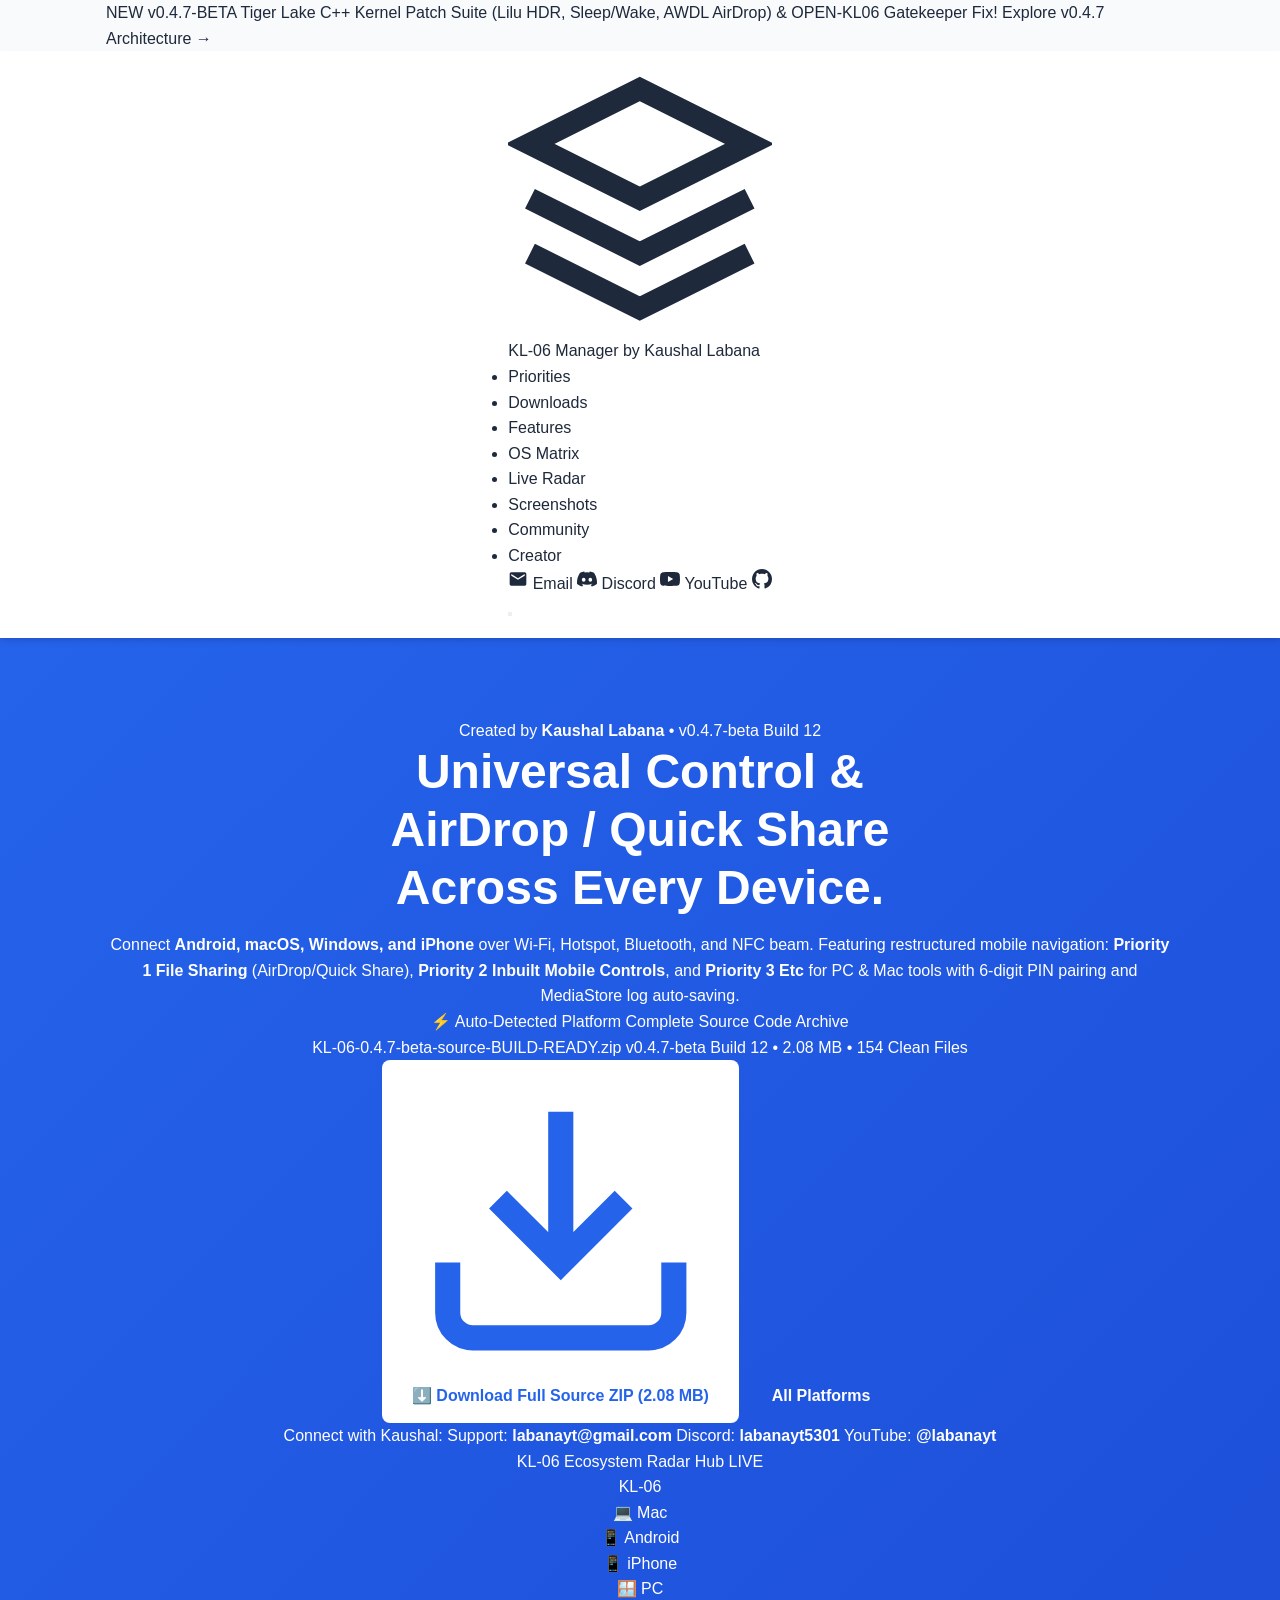
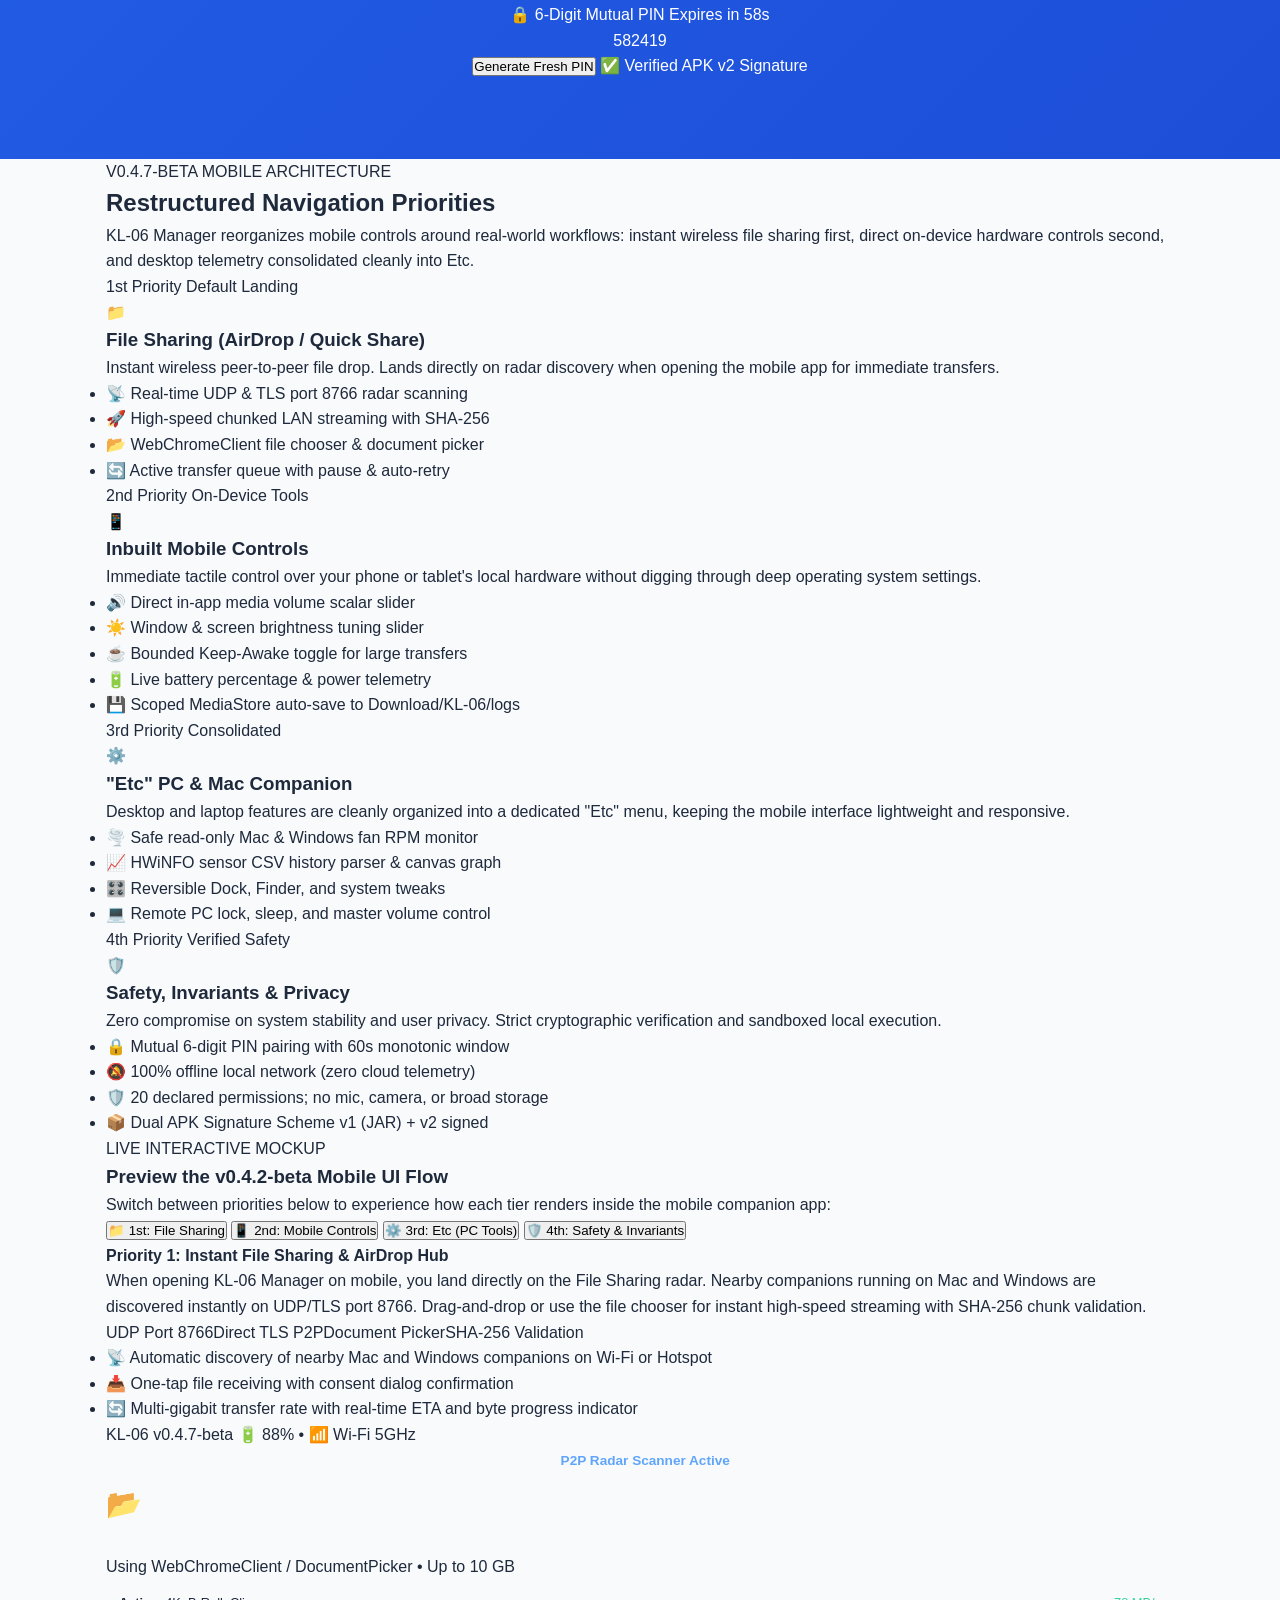
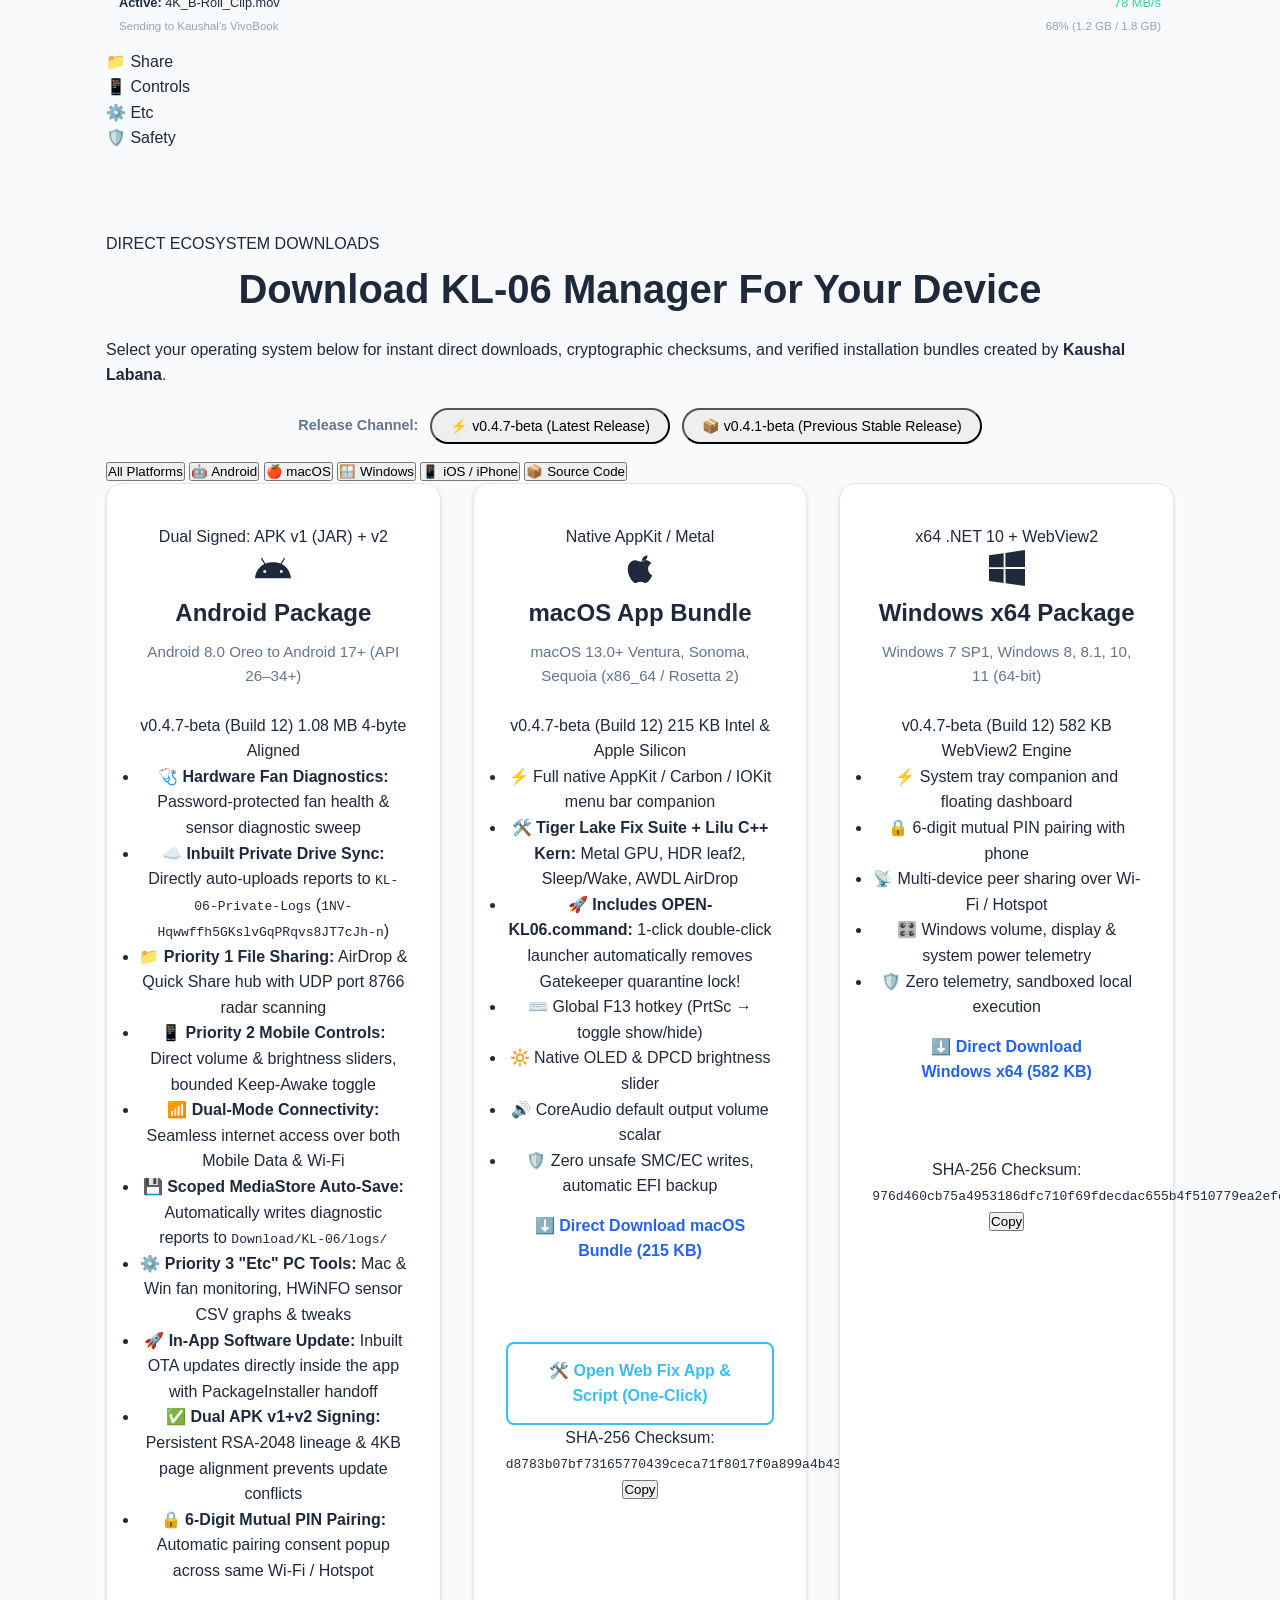
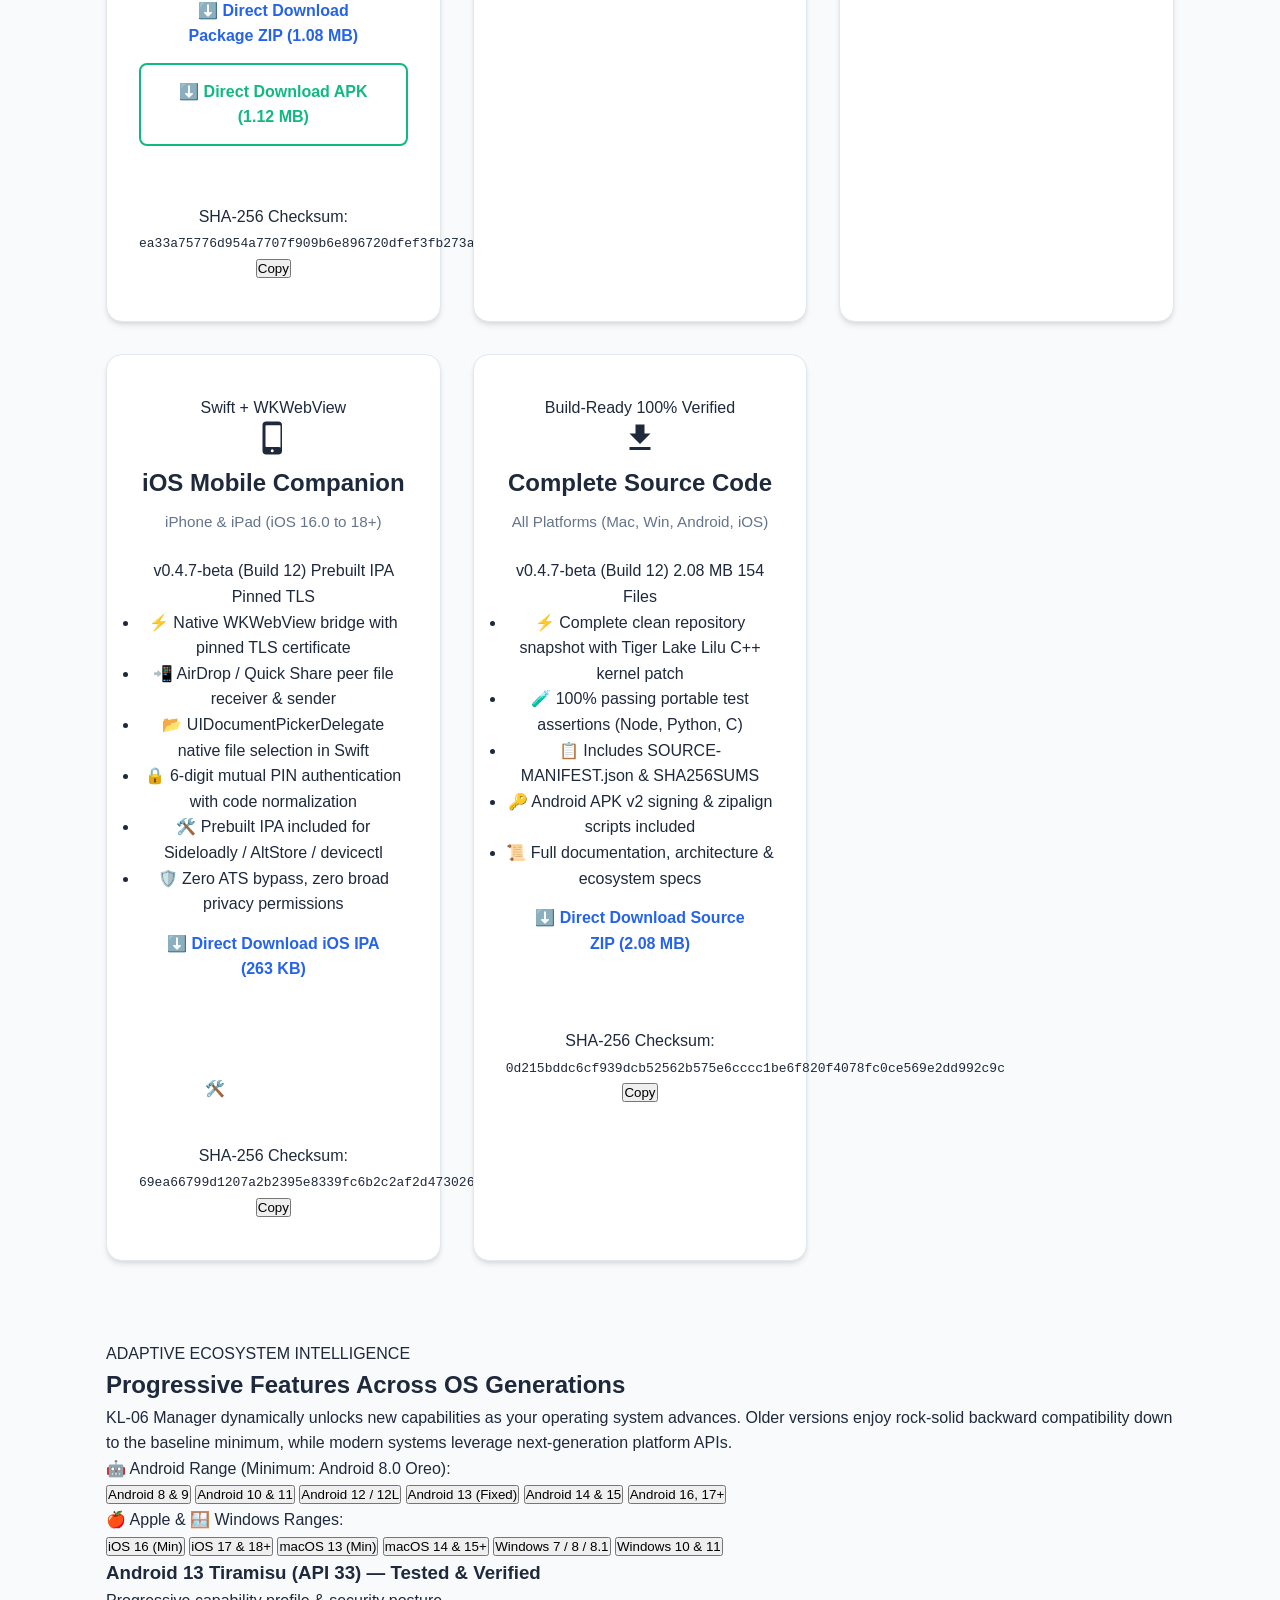
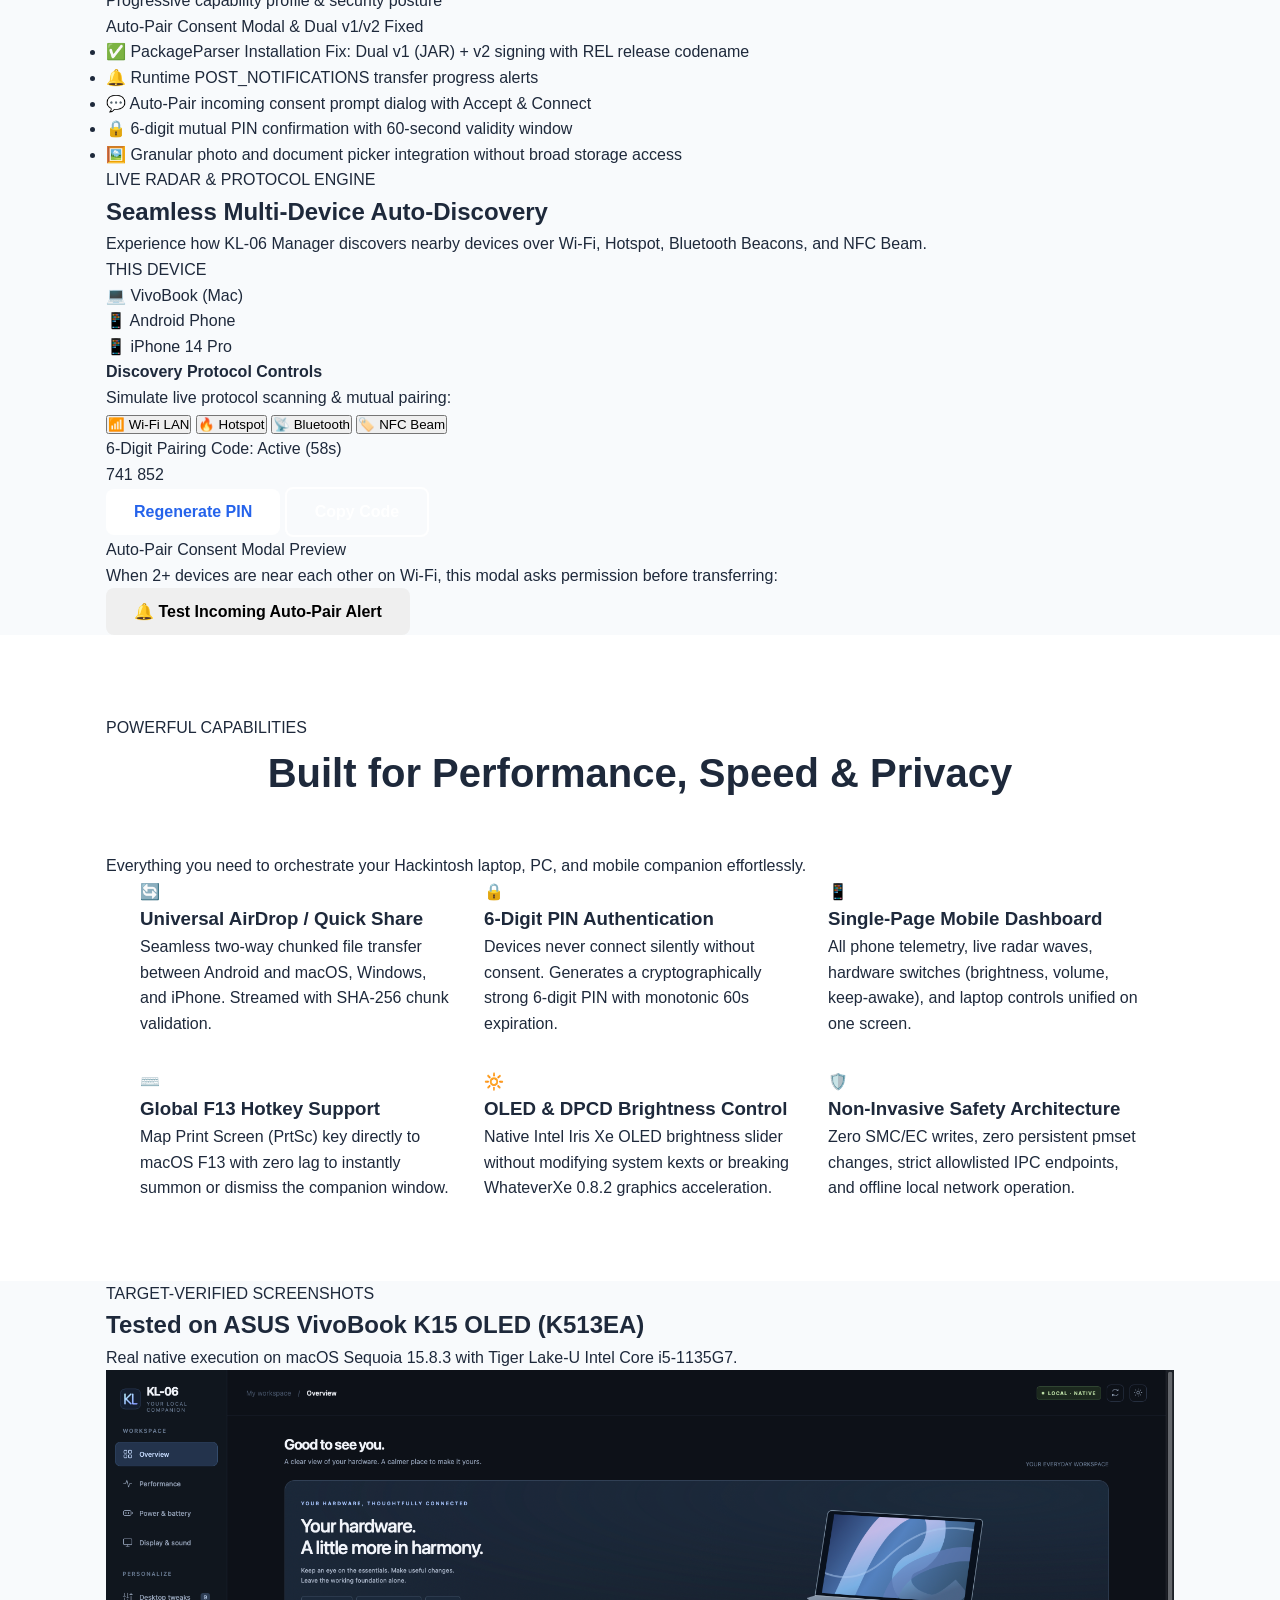
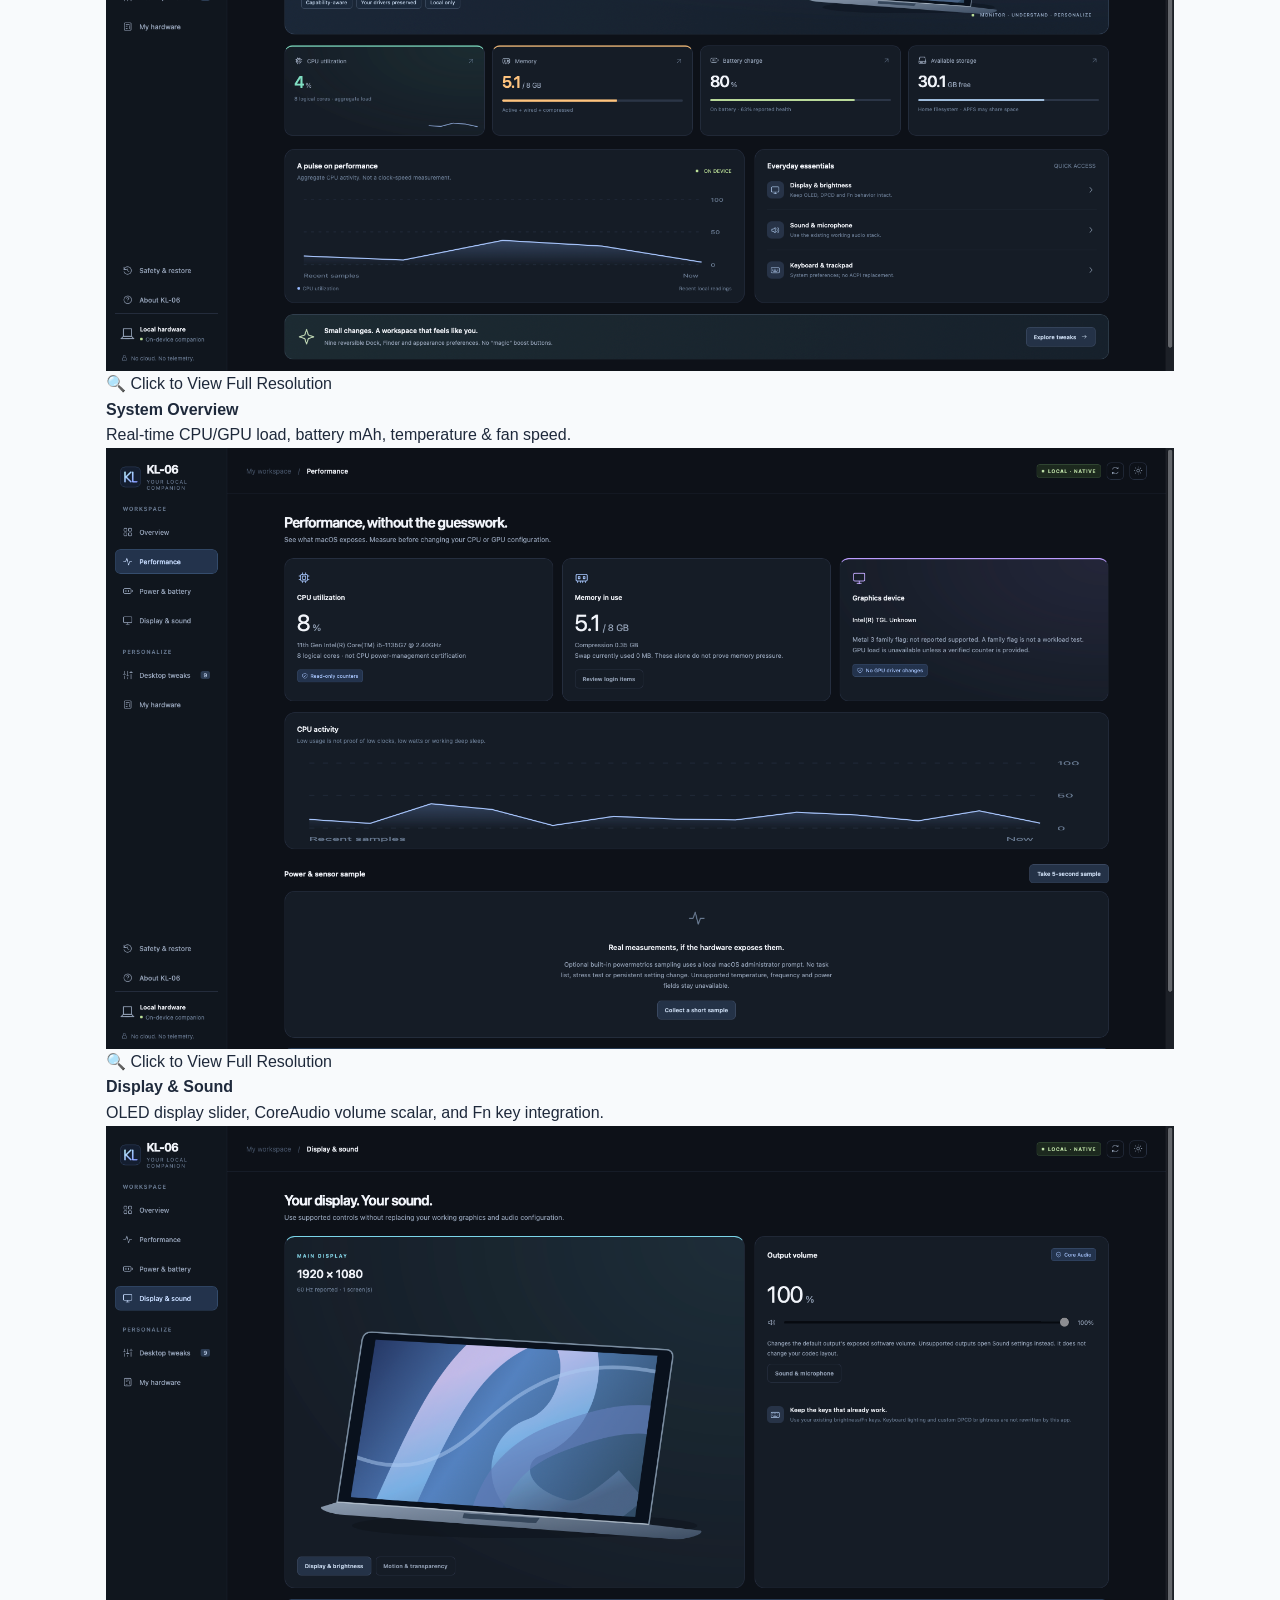
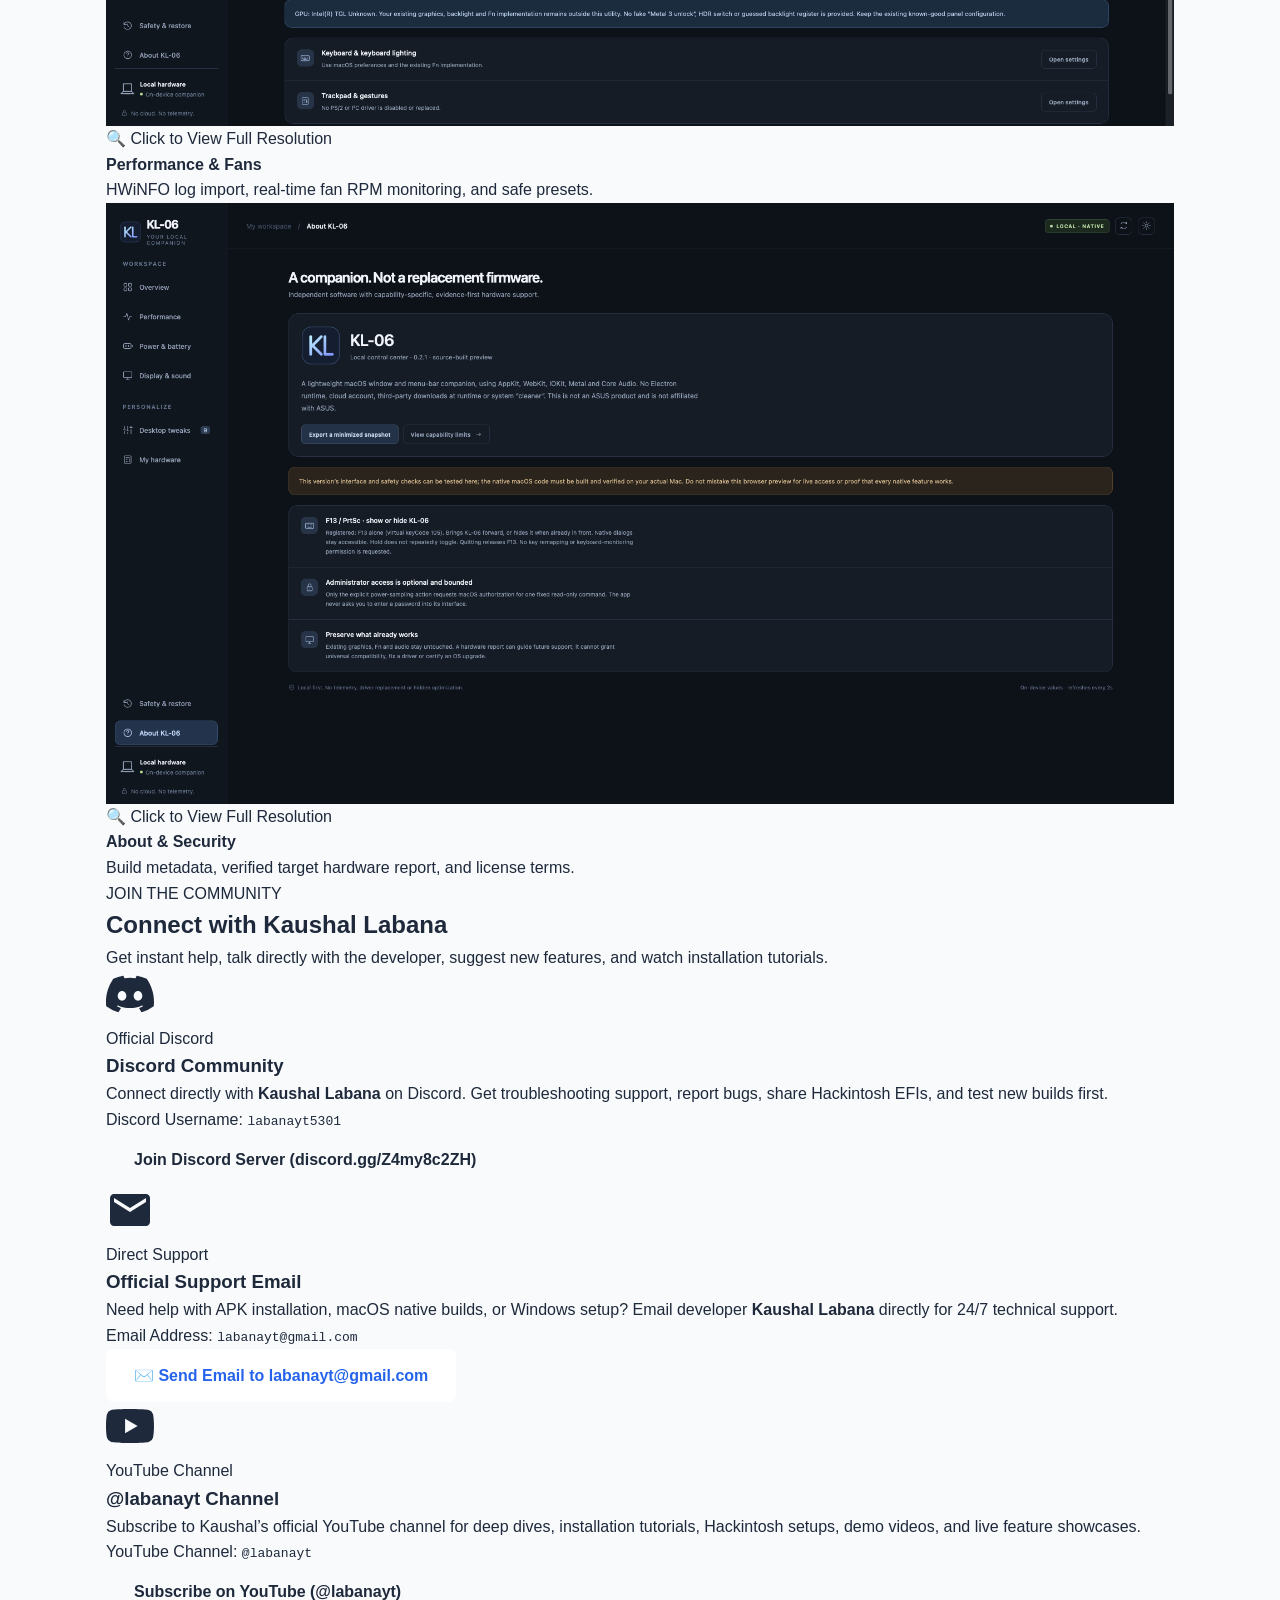
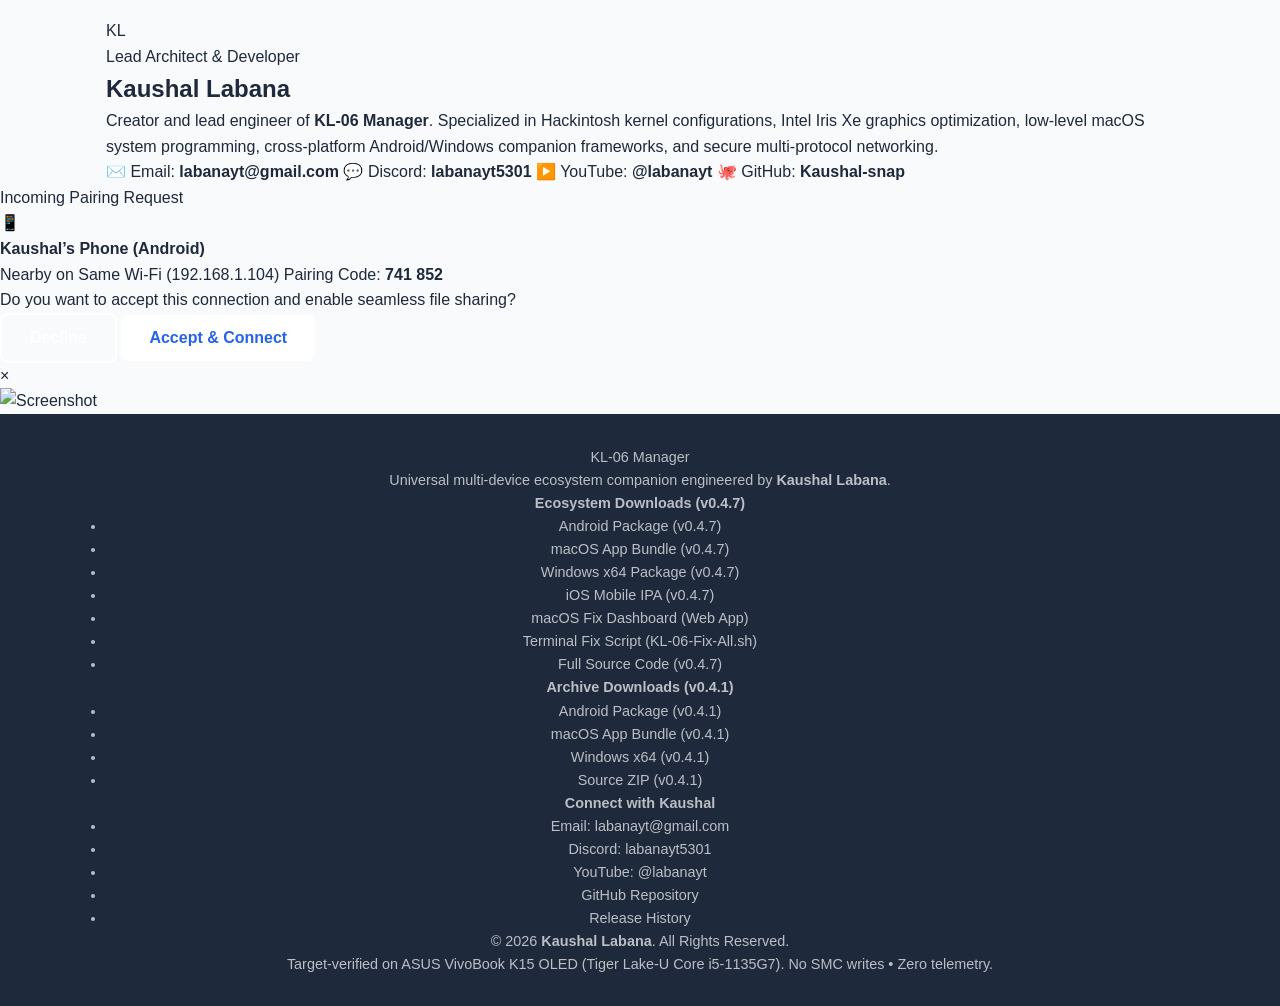
==== commit bf6f0c72: "feat(release): Release v0.4.7-beta (Build 12) across all platforms with Gatekeeper fix and Lilu C++ " ====
--- a/index.html
+++ b/index.html
@@ -3,173 +3,1214 @@
 <head>
     <meta charset="UTF-8">
     <meta name="viewport" content="width=device-width, initial-scale=1.0">
-    <title>KL-06 Manager | Multi-Device Control Center</title>
-    <meta name="description" content="KL-06 Manager - Universal device control center with file transfer, HDR control, GPU stability, sleep/wake fix, and fan control. All-in-one Hackintosh & multi-device utility.">
+    <title>KL-06 Manager | Universal Multi-Device Control & AirDrop Hub by Kaushal Labana</title>
+    <meta name="description" content="KL-06 Manager by Kaushal Labana - Universal AirDrop & Quick Share companion across Mac, Windows, Android, and iPhone with 6-digit PIN pairing and hardware telemetry.">
+    <meta name="author" content="Kaushal Labana">
+    <meta name="theme-color" content="#0b0f19">
     <link rel="stylesheet" href="style.css">
-    <link href="https://fonts.googleapis.com/css2?family=Inter:wght@300;400;500;600;700&display=swap" rel="stylesheet">
+    <link rel="preconnect" href="https://fonts.googleapis.com">
+    <link rel="preconnect" href="https://fonts.gstatic.com" crossorigin>
+    <link href="https://fonts.googleapis.com/css2?family=Plus+Jakarta+Sans:wght@400;500;600;700;800&family=JetBrains+Mono:wght@400;600&display=swap" rel="stylesheet">
 </head>
 <body>
 
+    <!-- Background Animated Mesh Glows -->
+    <div class="mesh-bg">
+        <div class="mesh-orb orb-1"></div>
+        <div class="mesh-orb orb-2"></div>
+        <div class="mesh-orb orb-3"></div>
+        <div class="mesh-orb orb-4"></div>
+    </div>
+
+    <!-- Top Announcement Bar -->
+    <div class="top-announcement">
+        <div class="container announcement-inner">
+            <span class="badge-new">NEW v0.4.7-BETA</span>
+            <span>Tiger Lake C++ Kernel Patch Suite (Lilu HDR, Sleep/Wake, AWDL AirDrop) &amp; OPEN-KL06 Gatekeeper Fix!</span>
+            <a href="#priorities" class="announcement-link">Explore v0.4.7 Architecture &rarr;</a>
+        </div>
+    </div>
+
     <!-- Navigation -->
-    <nav class="navbar">
-        <div class="logo">KL-06 <span class="logo-accent">Manager</span></div>
-        <ul class="nav-links">
-            <li><a href="#download">Download</a></li>
-            <li><a href="#features">Features</a></li>
-            <li><a href="#fix-all">One-Click Fix</a></li>
-            <li><a href="#updates">Updates</a></li>
-            <li><a href="#contact">Contact</a></li>
-        </ul>
-        <div class="nav-mobile">
-            <span class="menu-toggle"></span>
+    <nav class="navbar" id="navbar">
+        <div class="container nav-container">
+            <a href="#" class="brand">
+                <div class="brand-logo-glow">
+                    <svg class="brand-icon" viewBox="0 0 24 24" fill="none" stroke="currentColor" stroke-width="2">
+                        <path d="M12 2L2 7l10 5 10-5-10-5zM2 17l10 5 10-5M2 12l10 5 10-5"/>
+                    </svg>
+                </div>
+                <div class="brand-text">
+                    <span class="brand-title">KL-06 <span class="gradient-text">Manager</span></span>
+                    <span class="brand-author">by Kaushal Labana</span>
+                </div>
+            </a>
+
+            <ul class="nav-menu" id="nav-menu">
+                <li><a href="#priorities" class="nav-link">Priorities</a></li>
+                <li><a href="#download" class="nav-link">Downloads</a></li>
+                <li><a href="#features" class="nav-link">Features</a></li>
+                <li><a href="#progressive-features" class="nav-link">OS Matrix</a></li>
+                <li><a href="#radar-demo" class="nav-link">Live Radar</a></li>
+                <li><a href="#screenshots" class="nav-link">Screenshots</a></li>
+                <li><a href="#community" class="nav-link">Community</a></li>
+                <li><a href="#about-creator" class="nav-link">Creator</a></li>
+            </ul>
+
+            <div class="nav-actions">
+                <a href="mailto:labanayt@gmail.com" class="btn-icon email-btn" title="Email: labanayt@gmail.com">
+                    <svg viewBox="0 0 24 24" width="20" height="20" fill="currentColor">
+                        <path d="M20 4H4c-1.1 0-1.99.9-1.99 2L2 18c0 1.1.9 2 2 2h16c1.1 0 2-.9 2-2V6c0-1.1-.9-2-2-2zm0 4l-8 5-8-5V6l8 5 8-5v2z"/>
+                    </svg>
+                    <span>Email</span>
+                </a>
+                <a href="https://discord.gg/Z4my8c2ZH" target="_blank" rel="noopener noreferrer" class="btn-icon discord-btn" title="Discord: labanayt5301">
+                    <svg viewBox="0 0 24 24" width="20" height="20" fill="currentColor">
+                        <path d="M20.317 4.37a19.791 19.791 0 0 0-4.885-1.515.074.074 0 0 0-.079.037c-.21.375-.444.864-.608 1.25a18.27 18.27 0 0 0-5.487 0 12.64 12.64 0 0 0-.617-1.25.077.077 0 0 0-.079-.037A19.736 19.736 0 0 0 3.677 4.37a.07.07 0 0 0-.032.027C.533 9.046-.32 13.58.099 18.057a.082.082 0 0 0 .031.057 19.9 19.9 0 0 0 5.993 3.03.078.078 0 0 0 .084-.028c.462-.63.874-1.295 1.226-1.994.021-.041.001-.09-.041-.106a13.107 13.107 0 0 1-1.872-.892.077.077 0 0 1-.008-.128 10.2 10.2 0 0 0 .372-.292.074.074 0 0 1 .077-.01c3.929 1.793 8.18 1.793 12.061 0a.074.074 0 0 1 .078.01c.12.098.246.198.373.292a.077.077 0 0 1-.006.127 12.299 12.299 0 0 1-1.873.894.077.077 0 0 0-.041.107c.36.698.772 1.362 1.225 1.993a.076.076 0 0 0 .084.028 19.839 19.839 0 0 0 6.002-3.03.077.077 0 0 0 .032-.054c.5-5.177-.838-9.674-3.549-13.66a.061.061 0 0 0-.031-.028zM8.02 15.33c-1.183 0-2.157-1.085-2.157-2.419 0-1.333.956-2.419 2.157-2.419 1.21 0 2.176 1.096 2.157 2.42 0 1.333-.956 2.418-2.157 2.418zm7.975 0c-1.183 0-2.157-1.085-2.157-2.419 0-1.333.955-2.419 2.157-2.419 1.21 0 2.176 1.096 2.157 2.42 0 1.333-.946 2.418-2.157 2.418z"/>
+                    </svg>
+                    <span>Discord</span>
+                </a>
+                <a href="https://youtube.com/@labanayt?si=jWfcVFG23xmSP9WM" target="_blank" rel="noopener noreferrer" class="btn-icon youtube-btn" title="YouTube: @labanayt">
+                    <svg viewBox="0 0 24 24" width="20" height="20" fill="currentColor">
+                        <path d="M23.498 6.186a3.016 3.016 0 0 0-2.122-2.136C19.505 3.545 12 3.545 12 3.545s-7.505 0-9.377.505A3.017 3.017 0 0 0 .502 6.186C0 8.07 0 12 0 12s0 3.93.502 5.814a3.016 3.016 0 0 0 2.122 2.136c1.871.505 9.376.505 9.376.505s7.505 0 9.377-.505a3.015 3.015 0 0 0 2.122-2.136C24 15.93 24 12 24 12s0-3.93-.502-5.814zM9.545 15.568V8.432L15.818 12l-6.273 3.568z"/>
+                    </svg>
+                    <span>YouTube</span>
+                </a>
+                <a href="https://github.com/Kaushal-snap/KL-06-Manager" target="_blank" rel="noopener noreferrer" class="btn-icon github-btn" title="GitHub Repo">
+                    <svg viewBox="0 0 24 24" width="20" height="20" fill="currentColor">
+                        <path d="M12 0C5.37 0 0 5.37 0 12c0 5.31 3.435 9.795 8.205 11.385.6.105.825-.255.825-.57 0-.285-.015-1.23-.015-2.235-3.015.555-3.795-.735-4.035-1.41-.135-.345-.72-1.41-1.23-1.695-.42-.225-1.02-.78-.015-.795.945-.015 1.62.87 1.845 1.23 1.08 1.815 2.805 1.305 3.495.99.105-.78.42-1.305.765-1.605-2.67-.3-5.46-1.335-5.46-5.925 0-1.305.465-2.385 1.23-3.225-.12-.3-.54-1.53.12-3.18 0 0 1.005-.315 3.3 1.23.96-.27 1.98-.405 3-.405s2.04.135 3 .405c2.295-1.56 3.3-1.23 3.3-1.23.66 1.65.24 2.88.12 3.18.765.84 1.23 1.905 1.23 3.225 0 4.605-2.805 5.625-5.475 5.925.435.375.81 1.095.81 2.22 0 1.605-.015 2.895-.015 3.3 0 .315.225.69.825.57A12.02 12.02 0 0 0 24 12c0-6.63-5.37-12-12-12z"/>
+                    </svg>
+                </a>
+            </div>
+
+            <button class="mobile-toggle" id="mobile-toggle" aria-label="Toggle navigation">
+                <span></span><span></span><span></span>
+            </button>
         </div>
     </nav>
 
     <!-- Hero Section -->
     <header class="hero">
-        <div class="hero-content">
-            <h1>KL-06 Manager</h1>
-            <p class="tagline">Universal device control center • File transfer • HDR/EDR control • GPU stability • Sleep/wake fix • Fan control • All-in-one fix</p>
-            <div class="hero-buttons">
-                <a href="#download" class="btn btn-primary">Download Now</a>
-                <a href="#fix-all" class="btn btn-outline">One-Click Fix All</a>
+        <div class="container hero-container">
+            <div class="hero-text">
+                <div class="hero-badge">
+                    <span class="pulse-dot"></span>
+                    <span>Created by <strong>Kaushal Labana</strong> • v0.4.7-beta Build 12</span>
+                </div>
+                <h1 class="hero-title">
+                    Universal Control &amp; <br>
+                    <span class="gradient-text-alt">AirDrop / Quick Share</span> <br>
+                    Across Every Device.
+                </h1>
+                <p class="hero-lead">
+                    Connect <strong>Android, macOS, Windows, and iPhone</strong> over Wi-Fi, Hotspot, Bluetooth, and NFC beam. Featuring restructured mobile navigation: <strong>Priority 1 File Sharing</strong> (AirDrop/Quick Share), <strong>Priority 2 Inbuilt Mobile Controls</strong>, and <strong>Priority 3 Etc</strong> for PC &amp; Mac tools with 6-digit PIN pairing and MediaStore log auto-saving.
+                </p>
+
+                <!-- Smart Auto-Detected Device Card -->
+                <div class="smart-detect-card" id="smart-detect-card">
+                    <div class="detect-header">
+                        <span class="detect-pill">⚡ Auto-Detected Platform</span>
+                        <span class="detect-name" id="detected-os-name">Detecting your device...</span>
+                    </div>
+                    <div class="detect-body">
+                        <div class="detect-info">
+                            <span class="detect-file" id="detected-file-name">KL-06 Package</span>
+                            <span class="detect-meta" id="detected-file-meta">Optimized for your system</span>
+                        </div>
+                        <div class="detect-actions">
+                            <a href="#" id="detected-download-btn" class="btn btn-primary btn-glow">
+                                <svg class="btn-icon-svg" viewBox="0 0 24 24" fill="none" stroke="currentColor" stroke-width="2">
+                                    <path d="M21 15v4a2 2 0 0 1-2 2H5a2 2 0 0 1-2-2v-4M7 10l5 5 5-5M12 15V3"/>
+                                </svg>
+                                <span id="detected-btn-text">Download for Your Device</span>
+                            </a>
+                            <a href="#download" class="btn btn-secondary">All Platforms</a>
+                        </div>
+                    </div>
+                </div>
+
+                <div class="hero-socials">
+                    <span class="socials-label">Connect with Kaushal:</span>
+                    <a href="mailto:labanayt@gmail.com" class="social-tag email-tag">
+                        <span class="email-bullet"></span> Support: <strong>labanayt@gmail.com</strong>
+                    </a>
+                    <a href="https://discord.gg/Z4my8c2ZH" target="_blank" rel="noopener noreferrer" class="social-tag discord-tag">
+                        <span class="discord-bullet"></span> Discord: <strong>labanayt5301</strong>
+                    </a>
+                    <a href="https://youtube.com/@labanayt?si=jWfcVFG23xmSP9WM" target="_blank" rel="noopener noreferrer" class="social-tag youtube-tag">
+                        <span class="youtube-bullet"></span> YouTube: <strong>@labanayt</strong>
+                    </a>
+                </div>
+            </div>
+
+            <!-- Hero Interactive Preview Showcase -->
+            <div class="hero-visual">
+                <div class="glass-device-mockup">
+                    <div class="mockup-header">
+                        <div class="window-dots">
+                            <span class="dot dot-red"></span>
+                            <span class="dot dot-yellow"></span>
+                            <span class="dot dot-green"></span>
+                        </div>
+                        <span class="mockup-title">KL-06 Ecosystem Radar Hub</span>
+                        <span class="mockup-status"><span class="live-dot"></span> LIVE</span>
+                    </div>
+
+                    <!-- Mini Live Radar Demo Inside Mockup -->
+                    <div class="mini-radar-showcase">
+                        <div class="hero-radar-circle">
+                            <div class="hero-radar-wave"></div>
+                            <div class="hero-radar-wave wave-2"></div>
+                            <div class="hero-radar-sweep"></div>
+                            <div class="radar-center-blip">
+                                <span>KL-06</span>
+                            </div>
+                            <div class="radar-node node-mac" title="MacBook Pro (Active)">
+                                <span>💻 Mac</span>
+                            </div>
+                            <div class="radar-node node-android" title="Android Phone (Connected)">
+                                <span>📱 Android</span>
+                            </div>
+                            <div class="radar-node node-iphone" title="iPhone 14 Pro Max (Available)">
+                                <span>📱 iPhone</span>
+                            </div>
+                            <div class="radar-node node-win" title="Windows 11 (Ready)">
+                                <span>🪟 PC</span>
+                            </div>
+                        </div>
+
+                        <!-- Live Interactive PIN Card Inside Hero -->
+                        <div class="hero-pin-card">
+                            <div class="pin-card-header">
+                                <span class="pin-title">🔒 6-Digit Mutual PIN</span>
+                                <span class="pin-badge" id="hero-pin-timer">Expires in 58s</span>
+                            </div>
+                            <div class="pin-display-boxes" id="hero-pin-boxes">
+                                <span>5</span><span>8</span><span>2</span><span>4</span><span>1</span><span>9</span>
+                            </div>
+                            <div class="pin-card-footer">
+                                <button class="btn-micro" id="btn-hero-gen-pin">Generate Fresh PIN</button>
+                                <span class="pin-secure-text">✅ Verified APK v2 Signature</span>
+                            </div>
+                        </div>
+                    </div>
+                </div>
             </div>
         </div>
     </header>
 
-    <!-- Download Section -->
-    <section id="download" class="download-section">
+    <!-- Restructured Mobile Navigation Priorities Section -->
+    <section id="priorities" class="section priorities-section">
         <div class="container">
-            <h2>Download KL-06 Manager</h2>
-            <p class="subtitle">Choose your platform and get started:</p>
-            
-            <div class="platform-grid" id="platform-grid">
-                <!-- Platform cards injected by JS -->
-            </div>
-            
-            <div class="update-note">
-                <small>💡 App automatically checks for updates on startup. You'll get notified when a new version is available.</small>
+            <div class="section-header text-center">
+                <span class="section-pill">V0.4.7-BETA MOBILE ARCHITECTURE</span>
+                <h2 class="section-title">Restructured Navigation Priorities</h2>
+                <p class="section-subtitle">
+                    KL-06 Manager reorganizes mobile controls around real-world workflows: instant wireless file sharing first, direct on-device hardware controls second, and desktop telemetry consolidated cleanly into Etc.
+                </p>
+            </div>
+
+            <!-- 4 Priority Cards Grid -->
+            <div class="priority-grid">
+                <!-- Priority 1 Card -->
+                <div class="priority-card p1">
+                    <div class="priority-card-glow"></div>
+                    <div class="priority-badge-row">
+                        <span class="priority-num-badge">1st Priority</span>
+                        <span class="badge-tag">Default Landing</span>
+                    </div>
+                    <div class="priority-icon-large">📁</div>
+                    <h3 class="priority-title">File Sharing (AirDrop / Quick Share)</h3>
+                    <p class="priority-desc">
+                        Instant wireless peer-to-peer file drop. Lands directly on radar discovery when opening the mobile app for immediate transfers.
+                    </p>
+                    <ul class="priority-feature-list">
+                        <li>📡 Real-time UDP &amp; TLS port 8766 radar scanning</li>
+                        <li>🚀 High-speed chunked LAN streaming with SHA-256</li>
+                        <li>📂 WebChromeClient file chooser &amp; document picker</li>
+                        <li>🔄 Active transfer queue with pause &amp; auto-retry</li>
+                    </ul>
+                </div>
+
+                <!-- Priority 2 Card -->
+                <div class="priority-card p2">
+                    <div class="priority-card-glow"></div>
+                    <div class="priority-badge-row">
+                        <span class="priority-num-badge">2nd Priority</span>
+                        <span class="badge-tag">On-Device Tools</span>
+                    </div>
+                    <div class="priority-icon-large">📱</div>
+                    <h3 class="priority-title">Inbuilt Mobile Controls</h3>
+                    <p class="priority-desc">
+                        Immediate tactile control over your phone or tablet's local hardware without digging through deep operating system settings.
+                    </p>
+                    <ul class="priority-feature-list">
+                        <li>🔊 Direct in-app media volume scalar slider</li>
+                        <li>☀️ Window &amp; screen brightness tuning slider</li>
+                        <li>☕ Bounded Keep-Awake toggle for large transfers</li>
+                        <li>🔋 Live battery percentage &amp; power telemetry</li>
+                        <li>💾 Scoped MediaStore auto-save to Download/KL-06/logs</li>
+                    </ul>
+                </div>
+
+                <!-- Priority 3 Card -->
+                <div class="priority-card p3">
+                    <div class="priority-card-glow"></div>
+                    <div class="priority-badge-row">
+                        <span class="priority-num-badge">3rd Priority</span>
+                        <span class="badge-tag">Consolidated</span>
+                    </div>
+                    <div class="priority-icon-large">⚙️</div>
+                    <h3 class="priority-title">"Etc" PC &amp; Mac Companion</h3>
+                    <p class="priority-desc">
+                        Desktop and laptop features are cleanly organized into a dedicated "Etc" menu, keeping the mobile interface lightweight and responsive.
+                    </p>
+                    <ul class="priority-feature-list">
+                        <li>🌪️ Safe read-only Mac &amp; Windows fan RPM monitor</li>
+                        <li>📈 HWiNFO sensor CSV history parser &amp; canvas graph</li>
+                        <li>🎛️ Reversible Dock, Finder, and system tweaks</li>
+                        <li>💻 Remote PC lock, sleep, and master volume control</li>
+                    </ul>
+                </div>
+
+                <!-- Priority 4 Card -->
+                <div class="priority-card p4">
+                    <div class="priority-card-glow"></div>
+                    <div class="priority-badge-row">
+                        <span class="priority-num-badge">4th Priority</span>
+                        <span class="badge-tag">Verified Safety</span>
+                    </div>
+                    <div class="priority-icon-large">🛡️</div>
+                    <h3 class="priority-title">Safety, Invariants &amp; Privacy</h3>
+                    <p class="priority-desc">
+                        Zero compromise on system stability and user privacy. Strict cryptographic verification and sandboxed local execution.
+                    </p>
+                    <ul class="priority-feature-list">
+                        <li>🔒 Mutual 6-digit PIN pairing with 60s monotonic window</li>
+                        <li>🔕 100% offline local network (zero cloud telemetry)</li>
+                        <li>🛡️ 20 declared permissions; no mic, camera, or broad storage</li>
+                        <li>📦 Dual APK Signature Scheme v1 (JAR) + v2 signed</li>
+                    </ul>
+                </div>
+            </div>
+
+            <!-- Interactive Navigation & Screen Showcase -->
+            <div class="nav-showcase-box">
+                <div class="showcase-header">
+                    <span class="section-pill">LIVE INTERACTIVE MOCKUP</span>
+                    <h3>Preview the v0.4.2-beta Mobile UI Flow</h3>
+                    <p>Switch between priorities below to experience how each tier renders inside the mobile companion app:</p>
+                </div>
+
+                <div class="priority-tab-switcher">
+                    <button class="p-tab-btn active" data-mockup="1" onclick="switchPriorityMockup(1)">
+                        <span>📁</span> 1st: File Sharing
+                    </button>
+                    <button class="p-tab-btn" data-mockup="2" onclick="switchPriorityMockup(2)">
+                        <span>📱</span> 2nd: Mobile Controls
+                    </button>
+                    <button class="p-tab-btn" data-mockup="3" onclick="switchPriorityMockup(3)">
+                        <span>⚙️</span> 3rd: Etc (PC Tools)
+                    </button>
+                    <button class="p-tab-btn" data-mockup="4" onclick="switchPriorityMockup(4)">
+                        <span>🛡️</span> 4th: Safety &amp; Invariants
+                    </button>
+                </div>
+
+                <div class="mockup-display-area">
+                    <!-- Left: Description and Capabilities -->
+                    <div class="mockup-details">
+                        <h4 id="mockup-detail-title">Priority 1: Instant File Sharing &amp; AirDrop Hub</h4>
+                        <p id="mockup-detail-desc">
+                            When you open KL-06 Manager on your phone, you land directly in the File Sharing workspace. Nearby laptops running the companion are visible on the radar blip circle. You can drag and drop photos, documents, or APKs for instant TLS-encrypted chunked transmission.
+                        </p>
+                        <div class="mockup-pill-tags" id="mockup-detail-tags">
+                            <span>UDP Port 8766</span>
+                            <span>Direct TLS P2P</span>
+                            <span>Document Picker</span>
+                            <span>SHA-256 Validation</span>
+                        </div>
+                        <ul class="prog-list" id="mockup-detail-list">
+                            <li>📡 Automatic discovery of nearby Mac and Windows companions on Wi-Fi or Hotspot</li>
+                            <li>📥 One-tap file receiving with consent dialog confirmation</li>
+                            <li>🔄 Multi-gigabit transfer rate with real-time ETA and byte progress indicator</li>
+                        </ul>
+                    </div>
+
+                    <!-- Right: Glassmorphic Interactive Phone Container -->
+                    <div class="phone-screen-container">
+                        <div class="phone-top-bar">
+                            <span>KL-06 v0.4.7-beta</span>
+                            <span>🔋 88% • 📶 Wi-Fi 5GHz</span>
+                        </div>
+
+                        <!-- Dynamic Mockup Screen Content -->
+                        <div class="demo-interactive-content" id="mockup-screen-content">
+                            <!-- Populated dynamically via script.js -->
+                        </div>
+
+                        <!-- Phone Bottom Nav Bar -->
+                        <div class="phone-bottom-nav">
+                            <div class="phone-nav-item active" id="pnav-1" onclick="switchPriorityMockup(1)">📁 Share</div>
+                            <div class="phone-nav-item" id="pnav-2" onclick="switchPriorityMockup(2)">📱 Controls</div>
+                            <div class="phone-nav-item" id="pnav-3" onclick="switchPriorityMockup(3)">⚙️ Etc</div>
+                            <div class="phone-nav-item" id="pnav-4" onclick="switchPriorityMockup(4)">🛡️ Safety</div>
+                        </div>
+                    </div>
+                </div>
             </div>
         </div>
     </section>
 
-    <!-- One-Click Fix Section -->
-    <section id="fix-all" class="fix-section">
+    <!-- Downloads Section: Device-According Direct Downloads -->
+    <section id="download" class="section download-section">
         <div class="container">
-            <h2>🔧 One-Click Fix All</h2>
-            <p class="subtitle">Fix device connection, file transfer, fan RPM, HDR flicker, sleep/wake, and GPU stability with one click:</p>
-            
-            <div class="fix-grid">
-                <div class="fix-card" id="fix-card-device">
-                    <div class="fix-icon">📱</div>
-                    <h3>Device Connection & File Transfer</h3>
-                    <p>Fix LAN peer discovery, TLS connection, and cross-platform file transfer between Mac, Windows, Android, and iPhone.</p>
-                    <button class="fix-btn" onclick="fixDevice()">Fix Device Connection</button>
-                    <div class="fix-status" id="status-device">Waiting...</div>
-                </div>
-                
-                <div class="fix-card" id="fix-card-hdr">
-                    <div class="fix-icon">🖥️</div>
-                    <h3>HDR / EDR Fix</h3>
-                    <p>Stop HDR flicker and faded colors. Locks EDR to stable 3.08-4.0 range on Tiger Lake Iris Xe OLED panels.</p>
-                    <button class="fix-btn" onclick="fixHDR()">Fix HDR Flicker</button>
-                    <div class="fix-status" id="status-hdr">Waiting...</div>
-                </div>
-                
-                <div class="fix-card" id="fix-card-sleep">
-                    <div class="fix-icon">💤</div>
-                    <h3>Sleep & Wake Fix</h3>
-                    <p>Fix black screen after sleep and wake failure after 30+ seconds. Adds darkwake=0 and proper link-training keep-alive.</p>
-                    <button class="fix-btn" onclick="fixSleep()">Fix Sleep/Wake</button>
-                    <div class="fix-status" id="status-sleep">Waiting...</div>
-                </div>
-                
-                <div class="fix-card" id="fix-card-gpu">
-                    <div class="fix-icon">🎮</div>
-                    <h3>GPU Stability</h3>
-                    <p>Fix WindowServer watchdog panics, GPU restarts, and shutdown stalls on Intel Iris Xe Tiger Lake.</p>
-                    <button class="fix-btn" onclick="fixGPU()">Fix GPU Stability</button>
-                    <div class="fix-status" id="status-gpu">Waiting...</div>
-                </div>
-                
-                <div class="fix-card" id="fix-card-fan">
-                    <div class="fix-icon">🌀</div>
-                    <h3>Fan RPM Control</h3>
-                    <p>Fix fan RPM reading and control. Resolves fan not spinning or stuck at max RPM.</p>
-                    <button class="fix-btn" onclick="fixFan()">Fix Fan RPM</button>
-                    <div class="fix-status" id="status-fan">Waiting...</div>
-                </div>
-                
-                <div class="fix-card" id="fix-card-all">
-                    <div class="fix-icon">⚡</div>
-                    <h3>Apply All Fixes</h3>
-                    <p>Apply all Hackintosh patches and device fixes in one click. Recommended for first-time setup.</p>
-                    <button class="fix-btn fix-all-btn" onclick="fixAll()">🚀 FIX EVERYTHING</button>
-                    <div class="fix-status" id="status-all">Waiting...</div>
-                </div>
-            </div>
-            
-            <div class="rollback-note">
-                <p><strong>⚠️ Safety:</strong> All changes are backed up automatically. Rollback available if anything goes wrong.</p>
-                <button class="rollback-btn" onclick="rollbackAll()">🔄 Rollback All Changes</button>
+            <div class="section-header text-center">
+                <span class="section-pill">DIRECT ECOSYSTEM DOWNLOADS</span>
+                <h2 class="section-title">Download KL-06 Manager For Your Device</h2>
+                <p class="section-subtitle">
+                    Select your operating system below for instant direct downloads, cryptographic checksums, and verified installation bundles created by <strong>Kaushal Labana</strong>.
+                </p>
+
+                <!-- Release Version Selector Bar -->
+                <div class="version-selector-wrap" style="display:flex;justify-content:center;align-items:center;gap:12px;margin:20px 0 14px;flex-wrap:wrap">
+                    <span style="font-size:0.9rem;font-weight:600;color:var(--text-muted)">Release Channel:</span>
+                    <button class="tab-btn active" id="btn-ver-047" onclick="switchVersionDisplay('0.4.7')" style="font-size:0.88rem;padding:8px 18px;border-radius:9999px">
+                        ⚡ v0.4.7-beta (Latest Release)
+                    </button>
+                    <button class="tab-btn" id="btn-ver-041" onclick="switchVersionDisplay('0.4.1')" style="font-size:0.88rem;padding:8px 18px;border-radius:9999px">
+                        📦 v0.4.1-beta (Previous Stable Release)
+                    </button>
+                </div>
+
+                <!-- Platform Filter Tabs -->
+                <div class="platform-tabs" id="platform-tabs">
+                    <button class="tab-btn active" data-filter="all">All Platforms</button>
+                    <button class="tab-btn" data-filter="android">🤖 Android</button>
+                    <button class="tab-btn" data-filter="mac">🍎 macOS</button>
+                    <button class="tab-btn" data-filter="windows">🪟 Windows</button>
+                    <button class="tab-btn" data-filter="ios">📱 iOS / iPhone</button>
+                    <button class="tab-btn" data-filter="source">📦 Source Code</button>
+                </div>
+            </div>
+
+            <!-- Platform Cards Grid: v0.4.7-beta (Latest) -->
+            <div class="platform-grid" id="latest-042-grid">
+
+                <!-- 1. Android Card -->
+                <div class="card platform-card android-card" data-platform="android">
+                    <div class="card-glow"></div>
+                    <div class="card-badge-top">Dual Signed: APK v1 (JAR) + v2</div>
+                    <div class="card-icon-wrap android-icon">
+                        <svg viewBox="0 0 24 24" width="36" height="36" fill="currentColor">
+                            <path d="M17.523 15.3414c-.5511 0-.9993-.4486-.9993-.9997s.4482-.9993.9993-.9993c.551 0 .9993.4482.9993.9993.0001.5511-.4482.9997-.9993.9997m-11.046 0c-.5511 0-.9993-.4486-.9993-.9997s.4482-.9993.9993-.9993c.5511 0 .9993.4482.9993.9993 0 .5511-.4482.9997-.9993.9997m11.4045-6.02l1.9973-3.4592a.416.416 0 0 0-.1521-.5676.416.416 0 0 0-.5676.1521l-2.0223 3.503C15.5902 8.4116 13.8533 8.1218 12 8.1218s-3.5902.2898-5.1368.8279L4.8409 5.4467a.4161.4161 0 0 0-.5677-.1521.4157.4157 0 0 0-.1521.5676l1.9973 3.4592C2.6889 11.1867.3432 14.6589 0 18.761h24c-.3432-4.1021-2.6889-7.5743-6.1185-9.4396"/>
+                        </svg>
+                    </div>
+                    <h3 class="platform-name">Android Package</h3>
+                    <p class="platform-target">Android 8.0 Oreo to Android 17+ (API 26–34+)</p>
+                    <div class="card-specs">
+                        <span class="spec-tag">v0.4.7-beta (Build 12)</span>
+                        <span class="spec-tag">1.08 MB</span>
+                        <span class="spec-tag">4-byte Aligned</span>
+                    </div>
+                    <ul class="card-features">
+                        <li>🩺 <strong>Hardware Fan Diagnostics:</strong> Password-protected fan health &amp; sensor diagnostic sweep</li>
+                        <li>☁️ <strong>Inbuilt Private Drive Sync:</strong> Directly auto-uploads reports to <code>KL-06-Private-Logs</code> (<code>1NV-Hqwwffh5GKslvGqPRqvs8JT7cJh-n</code>)</li>
+                        <li>📁 <strong>Priority 1 File Sharing:</strong> AirDrop &amp; Quick Share hub with UDP port 8766 radar scanning</li>
+                        <li>📱 <strong>Priority 2 Mobile Controls:</strong> Direct volume &amp; brightness sliders, bounded Keep-Awake toggle</li>
+                        <li>📶 <strong>Dual-Mode Connectivity:</strong> Seamless internet access over both Mobile Data &amp; Wi-Fi</li>
+                        <li>💾 <strong>Scoped MediaStore Auto-Save:</strong> Automatically writes diagnostic reports to <code>Download/KL-06/logs/</code></li>
+                        <li>⚙️ <strong>Priority 3 "Etc" PC Tools:</strong> Mac &amp; Win fan monitoring, HWiNFO sensor CSV graphs &amp; tweaks</li>
+                        <li>🚀 <strong>In-App Software Update:</strong> Inbuilt OTA updates directly inside the app with PackageInstaller handoff</li>
+                        <li>✅ <strong>Dual APK v1+v2 Signing:</strong> Persistent RSA-2048 lineage &amp; 4KB page alignment prevents update conflicts</li>
+                        <li>🔒 <strong>6-Digit Mutual PIN Pairing:</strong> Automatic pairing consent popup across same Wi-Fi / Hotspot</li>
+                    </ul>
+
+                    <div class="card-actions">
+                        <a href="https://drive.google.com/uc?id=1CivkD7fE-cYzsB3QoR-_U_Ch3-X_8Phe&export=download" class="btn btn-primary btn-block">
+                            ⬇️ Direct Download Package ZIP (1.08 MB)
+                        </a>
+                        <a href="https://drive.google.com/uc?id=1IqEQJneefBF9iXS8Zy8HI2DeTe6kAzMP&export=download" class="btn btn-outline btn-block" style="border-color:#10b981;color:#10b981">
+                            ⬇️ Direct Download APK (1.12 MB)
+                        </a>
+                        <a href="https://drive.google.com/file/d/1CivkD7fE-cYzsB3QoR-_U_Ch3-X_8Phe/view?usp=sharing" target="_blank" rel="noopener noreferrer" class="btn btn-outline btn-block">
+                            Google Drive Mirror
+                        </a>
+                    </div>
+
+                    <div class="hash-box">
+                        <span class="hash-label">SHA-256 Checksum:</span>
+                        <code class="hash-code" id="hash-android">ea33a75776d954a7707f909b6e896720dfef3fb273a23b2bde3cc269fb81d060</code>
+                        <button class="btn-copy" onclick="copyText('ea33a75776d954a7707f909b6e896720dfef3fb273a23b2bde3cc269fb81d060', this)">Copy</button>
+                    </div>
+                </div>
+
+                <!-- 2. macOS Card -->
+                <div class="card platform-card mac-card" data-platform="mac">
+                    <div class="card-glow"></div>
+                    <div class="card-badge-top">Native AppKit / Metal</div>
+                    <div class="card-icon-wrap mac-icon">
+                        <svg viewBox="0 0 24 24" width="36" height="36" fill="currentColor">
+                            <path d="M18.71 19.5c-.83 1.24-1.71 2.45-3.05 2.47-1.34.03-1.77-.79-3.29-.79-1.53 0-2 .77-3.27.82-1.31.05-2.3-1.32-3.14-2.53C4.25 17 2.94 12.45 4.7 9.39c.87-1.52 2.43-2.48 4.12-2.51 1.28-.02 2.5.87 3.29.87.78 0 2.26-1.07 3.81-.91.65.03 2.47.26 3.64 1.98-.09.06-2.17 1.28-2.15 3.81.03 3.02 2.65 4.03 2.68 4.04-.03.07-.42 1.44-1.38 2.83M15.97 6.38c.64-.78 1.08-1.86.96-2.94-.93.04-2.06.62-2.73 1.4-.58.68-1.1 1.77-.96 2.83 1.04.08 2.09-.51 2.73-1.29z"/>
+                        </svg>
+                    </div>
+                    <h3 class="platform-name">macOS App Bundle</h3>
+                    <p class="platform-target">macOS 13.0+ Ventura, Sonoma, Sequoia (x86_64 / Rosetta 2)</p>
+                    <div class="card-specs">
+                        <span class="spec-tag">v0.4.7-beta (Build 12)</span>
+                        <span class="spec-tag">215 KB</span>
+                        <span class="spec-tag">Intel &amp; Apple Silicon</span>
+                    </div>
+                    <ul class="card-features">
+                        <li>⚡ Full native AppKit / Carbon / IOKit menu bar companion</li>
+                        <li>🛠️ <strong>Tiger Lake Fix Suite + Lilu C++ Kern:</strong> Metal GPU, HDR leaf2, Sleep/Wake, AWDL AirDrop</li>
+                        <li>🚀 <strong>Includes OPEN-KL06.command:</strong> 1-click double-click launcher automatically removes Gatekeeper quarantine lock!</li>
+                        <li>⌨️ Global F13 hotkey (PrtSc &rarr; toggle show/hide)</li>
+                        <li>🔆 Native OLED &amp; DPCD brightness slider</li>
+                        <li>🔊 CoreAudio default output volume scalar</li>
+                        <li>🛡️ Zero unsafe SMC/EC writes, automatic EFI backup</li>
+                    </ul>
+
+                    <div class="card-actions">
+                        <a href="https://drive.google.com/uc?id=1fW9rrtgdcmDmAB2KYtYcuPiPCA6wR8-E&export=download" class="btn btn-primary btn-block">
+                            ⬇️ Direct Download macOS Bundle (215 KB)
+                        </a>
+                        <a href="https://drive.google.com/file/d/1fW9rrtgdcmDmAB2KYtYcuPiPCA6wR8-E/view?usp=sharing" target="_blank" rel="noopener noreferrer" class="btn btn-outline btn-block">
+                            Google Drive Mirror
+                        </a>
+                        <a href="fix-app.html" class="btn btn-outline btn-block" style="margin-top:6px;border-color:#38bdf8;color:#38bdf8">
+                            🛠️ Open Web Fix App &amp; Script (One-Click)
+                        </a>
+                    </div>
+
+                    <div class="hash-box">
+                        <span class="hash-label">SHA-256 Checksum:</span>
+                        <code class="hash-code" id="hash-mac">d8783b07bf73165770439ceca71f8017f0a899a4b437ef64f09ca2eb25320748</code>
+                        <button class="btn-copy" onclick="copyText('d8783b07bf73165770439ceca71f8017f0a899a4b437ef64f09ca2eb25320748', this)">Copy</button>
+                    </div>
+                </div>
+
+                <!-- 3. Windows Card -->
+                <div class="card platform-card win-card" data-platform="windows">
+                    <div class="card-glow"></div>
+                    <div class="card-badge-top">x64 .NET 10 + WebView2</div>
+                    <div class="card-icon-wrap win-icon">
+                        <svg viewBox="0 0 24 24" width="36" height="36" fill="currentColor">
+                            <path d="M0 3.449L9.75 2.1v9.451H0m10.949-9.602L24 0v11.4H10.949M0 12.6h9.75v9.451L0 20.699M10.949 12.6H24V24l-12.9-1.801"/>
+                        </svg>
+                    </div>
+                    <h3 class="platform-name">Windows x64 Package</h3>
+                    <p class="platform-target">Windows 7 SP1, Windows 8, 8.1, 10, 11 (64-bit)</p>
+                    <div class="card-specs">
+                        <span class="spec-tag">v0.4.7-beta (Build 12)</span>
+                        <span class="spec-tag">582 KB</span>
+                        <span class="spec-tag">WebView2 Engine</span>
+                    </div>
+                    <ul class="card-features">
+                        <li>⚡ System tray companion and floating dashboard</li>
+                        <li>🔒 6-digit mutual PIN pairing with phone</li>
+                        <li>📡 Multi-device peer sharing over Wi-Fi / Hotspot</li>
+                        <li>🎛️ Windows volume, display &amp; system power telemetry</li>
+                        <li>🛡️ Zero telemetry, sandboxed local execution</li>
+                    </ul>
+
+                    <div class="card-actions">
+                        <a href="https://drive.google.com/uc?id=1d9u33kbZU2XQM5a_8lnDBakwsorfrcsn&export=download" class="btn btn-primary btn-block">
+                            ⬇️ Direct Download Windows x64 (582 KB)
+                        </a>
+                        <a href="https://drive.google.com/file/d/1d9u33kbZU2XQM5a_8lnDBakwsorfrcsn/view?usp=sharing" target="_blank" rel="noopener noreferrer" class="btn btn-outline btn-block">
+                            Google Drive Mirror
+                        </a>
+                    </div>
+
+                    <div class="hash-box">
+                        <span class="hash-label">SHA-256 Checksum:</span>
+                        <code class="hash-code" id="hash-win">976d460cb75a4953186dfc710f69fdecdac655b4f510779ea2efeb00c8b9dbee</code>
+                        <button class="btn-copy" onclick="copyText('976d460cb75a4953186dfc710f69fdecdac655b4f510779ea2efeb00c8b9dbee', this)">Copy</button>
+                    </div>
+                </div>
+
+                <!-- 4. iOS Card -->
+                <div class="card platform-card ios-card" data-platform="ios">
+                    <div class="card-glow"></div>
+                    <div class="card-badge-top">Swift + WKWebView</div>
+                    <div class="card-icon-wrap ios-icon">
+                        <svg viewBox="0 0 24 24" width="36" height="36" fill="currentColor">
+                            <path d="M15.5 1h-8A2.5 2.5 0 0 0 5 3.5v17A2.5 2.5 0 0 0 7.5 23h8a2.5 2.5 0 0 0 2.5-2.5v-17A2.5 2.5 0 0 0 15.5 1zm-4 20.5a1 1 0 1 1 0-2 1 1 0 0 1 0 2zm5-3.5H7.5a.5.5 0 0 1-.5-.5V4a.5.5 0 0 1 .5-.5h9a.5.5 0 0 1 .5.5v14a.5.5 0 0 1-.5.5z"/>
+                        </svg>
+                    </div>
+                    <h3 class="platform-name">iOS Mobile Companion</h3>
+                    <p class="platform-target">iPhone &amp; iPad (iOS 16.0 to 18+)</p>
+                    <div class="card-specs">
+                        <span class="spec-tag">v0.4.7-beta (Build 12)</span>
+                        <span class="spec-tag">Prebuilt IPA</span>
+                        <span class="spec-tag">Pinned TLS</span>
+                    </div>
+                    <ul class="card-features">
+                        <li>⚡ Native WKWebView bridge with pinned TLS certificate</li>
+                        <li>📲 AirDrop / Quick Share peer file receiver &amp; sender</li>
+                        <li>📂 UIDocumentPickerDelegate native file selection in Swift</li>
+                        <li>🔒 6-digit mutual PIN authentication with code normalization</li>
+                        <li>🛠️ Prebuilt IPA included for Sideloadly / AltStore / devicectl</li>
+                        <li>🛡️ Zero ATS bypass, zero broad privacy permissions</li>
+                    </ul>
+
+                    <div class="card-actions">
+                        <a href="https://drive.google.com/uc?id=1bBhrwNg8DDq50P-mFWXYqa4toWZWZSV2&export=download" class="btn btn-primary btn-block">
+                            ⬇️ Direct Download iOS IPA (263 KB)
+                        </a>
+                        <a href="https://drive.google.com/file/d/1bBhrwNg8DDq50P-mFWXYqa4toWZWZSV2/view?usp=sharing" target="_blank" rel="noopener noreferrer" class="btn btn-outline btn-block">
+                            Google Drive Mirror
+                        </a>
+                        <a href="https://github.com/Kaushal-snap/KL-06-Manager/blob/main/INSTALL-IOS.command" target="_blank" rel="noopener noreferrer" class="btn btn-outline btn-block" style="margin-top:6px">
+                            🛠️ View INSTALL-IOS.command
+                        </a>
+                    </div>
+
+                    <div class="hash-box">
+                        <span class="hash-label">SHA-256 Checksum:</span>
+                        <code class="hash-code" id="hash-ios">69ea66799d1207a2b2395e8339fc6b2c2af2d473026dd475dc205b9ee9481fb3</code>
+                        <button class="btn-copy" onclick="copyText('69ea66799d1207a2b2395e8339fc6b2c2af2d473026dd475dc205b9ee9481fb3', this)">Copy</button>
+                    </div>
+                </div>
+
+                <!-- 5. Source Archive Card -->
+                <div class="card platform-card source-card" data-platform="source">
+                    <div class="card-glow"></div>
+                    <div class="card-badge-top">Build-Ready 100% Verified</div>
+                    <div class="card-icon-wrap source-icon">
+                        <svg viewBox="0 0 24 24" width="36" height="36" fill="currentColor">
+                            <path d="M19 9h-4V3H9v6H5l7 7 7-7zM5 18v2h14v-2H5z"/>
+                        </svg>
+                    </div>
+                    <h3 class="platform-name">Complete Source Code</h3>
+                    <p class="platform-target">All Platforms (Mac, Win, Android, iOS)</p>
+                    <div class="card-specs">
+                        <span class="spec-tag">v0.4.7-beta (Build 12)</span>
+                        <span class="spec-tag">2.08 MB</span>
+                        <span class="spec-tag">154 Files</span>
+                    </div>
+                    <ul class="card-features">
+                        <li>⚡ Complete clean repository snapshot with Tiger Lake Lilu C++ kernel patch</li>
+                        <li>🧪 100% passing portable test assertions (Node, Python, C)</li>
+                        <li>📋 Includes SOURCE-MANIFEST.json &amp; SHA256SUMS</li>
+                        <li>🔑 Android APK v2 signing &amp; zipalign scripts included</li>
+                        <li>📜 Full documentation, architecture &amp; ecosystem specs</li>
+                    </ul>
+
+                    <div class="card-actions">
+                        <a href="https://drive.google.com/uc?id=1Cr1CfdnSG5COgBHqu1A-csr85XszDowC&export=download" class="btn btn-primary btn-block">
+                            ⬇️ Direct Download Source ZIP (2.08 MB)
+                        </a>
+                        <a href="https://drive.google.com/file/d/1Cr1CfdnSG5COgBHqu1A-csr85XszDowC/view?usp=sharing" target="_blank" rel="noopener noreferrer" class="btn btn-outline btn-block">
+                            Google Drive Mirror
+                        </a>
+                    </div>
+
+                    <div class="hash-box">
+                        <span class="hash-label">SHA-256 Checksum:</span>
+                        <code class="hash-code" id="hash-source">0d215bddc6cf939dcb52562b575e6cccc1be6f820f4078fc0ce569e2dd992c9c</code>
+                        <button class="btn-copy" onclick="copyText('0d215bddc6cf939dcb52562b575e6cccc1be6f820f4078fc0ce569e2dd992c9c', this)">Copy</button>
+                    </div>
+                </div>
+
+            </div>
+
+            <!-- Platform Cards Grid: v0.4.1-beta (Previous Stable Release Archive) -->
+            <div class="platform-grid" id="archive-041-section" style="display:none;margin-top:20px">
+
+                <!-- 1. Android Card v0.4.1 -->
+                <div class="card platform-card android-card" data-platform="android">
+                    <div class="card-glow"></div>
+                    <div class="card-badge-top" style="background:rgba(59,130,246,0.2);color:#93c5fd;border-color:rgba(59,130,246,0.3)">Release Archive: v0.4.1-beta</div>
+                    <div class="card-icon-wrap android-icon">
+                        <svg viewBox="0 0 24 24" width="36" height="36" fill="currentColor">
+                            <path d="M17.523 15.3414c-.5511 0-.9993-.4486-.9993-.9997s.4482-.9993.9993-.9993c.551 0 .9993.4482.9993.9993.0001.5511-.4482.9997-.9993.9997m-11.046 0c-.5511 0-.9993-.4486-.9993-.9997s.4482-.9993.9993-.9993c.5511 0 .9993.4482.9993.9993 0 .5511-.4482.9997-.9993.9997m11.4045-6.02l1.9973-3.4592a.416.416 0 0 0-.1521-.5676.416.416 0 0 0-.5676.1521l-2.0223 3.503C15.5902 8.4116 13.8533 8.1218 12 8.1218s-3.5902.2898-5.1368.8279L4.8409 5.4467a.4161.4161 0 0 0-.5677-.1521.4157.4157 0 0 0-.1521.5676l1.9973 3.4592C2.6889 11.1867.3432 14.6589 0 18.761h24c-.3432-4.1021-2.6889-7.5743-6.1185-9.4396"/>
+                        </svg>
+                    </div>
+                    <h3 class="platform-name">Android Package (v0.4.1)</h3>
+                    <p class="platform-target">Android 8.0 Oreo to Android 17+ (API 26–34+)</p>
+                    <div class="card-specs">
+                        <span class="spec-tag">v0.4.1-beta (Build 8)</span>
+                        <span class="spec-tag">1.07 MB</span>
+                        <span class="spec-tag">4-byte Aligned</span>
+                    </div>
+                    <ul class="card-features">
+                        <li>📡 Real-time UDP &amp; TLS companion peer discovery on port 8766</li>
+                        <li>📥 Scoped MediaStore storage writing to Download/KL-06/logs/</li>
+                        <li>🔒 6-digit PIN pairing consent with dual APK v1+v2 signing</li>
+                    </ul>
+
+                    <div class="card-actions">
+                        <a href="https://drive.google.com/uc?id=1zRWT9XC2CaTBxv5As041ZyBxCeyJ9Zg2&export=download" class="btn btn-primary btn-block">
+                            ⬇️ Download v0.4.1 APK Package (1.07 MB)
+                        </a>
+                        <a href="https://drive.google.com/file/d/1zRWT9XC2CaTBxv5As041ZyBxCeyJ9Zg2/view?usp=sharing" target="_blank" rel="noopener noreferrer" class="btn btn-outline btn-block">
+                            Google Drive Mirror
+                        </a>
+                    </div>
+
+                    <div class="hash-box">
+                        <span class="hash-label">SHA-256 Checksum:</span>
+                        <code class="hash-code" id="hash-android-v041">9f6f8e1bdb38109a53e5056629f9a567ba0e584b4e296e20af2b66a5e545b56c</code>
+                        <button class="btn-copy" onclick="copyText('9f6f8e1bdb38109a53e5056629f9a567ba0e584b4e296e20af2b66a5e545b56c', this)">Copy</button>
+                    </div>
+                </div>
+
+                <!-- 2. macOS Card v0.4.1 -->
+                <div class="card platform-card mac-card" data-platform="mac">
+                    <div class="card-glow"></div>
+                    <div class="card-badge-top" style="background:rgba(59,130,246,0.2);color:#93c5fd;border-color:rgba(59,130,246,0.3)">Release Archive: v0.4.1-beta</div>
+                    <div class="card-icon-wrap mac-icon">
+                        <svg viewBox="0 0 24 24" width="36" height="36" fill="currentColor">
+                            <path d="M18.71 19.5c-.83 1.24-1.71 2.45-3.05 2.47-1.34.03-1.77-.79-3.29-.79-1.53 0-2 .77-3.27.82-1.31.05-2.3-1.32-3.14-2.53C4.25 17 2.94 12.45 4.7 9.39c.87-1.52 2.43-2.48 4.12-2.51 1.28-.02 2.5.87 3.29.87.78 0 2.26-1.07 3.81-.91.65.03 2.47.26 3.64 1.98-.09.06-2.17 1.28-2.15 3.81.03 3.02 2.65 4.03 2.68 4.04-.03.07-.42 1.44-1.38 2.83M15.97 6.38c.64-.78 1.08-1.86.96-2.94-.93.04-2.06.62-2.73 1.4-.58.68-1.1 1.77-.96 2.83 1.04.08 2.09-.51 2.73-1.29z"/>
+                        </svg>
+                    </div>
+                    <h3 class="platform-name">macOS Bundle (v0.4.1)</h3>
+                    <p class="platform-target">macOS 13.0+ Ventura, Sonoma, Sequoia (x86_64)</p>
+                    <div class="card-specs">
+                        <span class="spec-tag">v0.4.1-beta (Build 8)</span>
+                        <span class="spec-tag">196 KB</span>
+                        <span class="spec-tag">Intel &amp; Apple Silicon</span>
+                    </div>
+                    <ul class="card-features">
+                        <li>⚡ Native menu bar companion with 6-digit PIN display</li>
+                        <li>🔊 CoreAudio volume scalar &amp; OLED brightness control</li>
+                        <li>🛡️ Signed catalog integrity validation</li>
+                    </ul>
+
+                    <div class="card-actions">
+                        <a href="https://drive.google.com/uc?id=10NRu1ai2W0TTvjEgbM0wNqPhsFqFBq5X&export=download" class="btn btn-primary btn-block">
+                            ⬇️ Download v0.4.1 macOS Bundle
+                        </a>
+                        <a href="https://drive.google.com/file/d/10NRu1ai2W0TTvjEgbM0wNqPhsFqFBq5X/view?usp=sharing" target="_blank" rel="noopener noreferrer" class="btn btn-outline btn-block">
+                            Google Drive Mirror
+                        </a>
+                    </div>
+
+                    <div class="hash-box">
+                        <span class="hash-label">SHA-256 Checksum:</span>
+                        <code class="hash-code" id="hash-mac-v041">8b92e8da62dfebbbcfb8b34ab4b81006e0406a9b28377629fc38e2bd02db13e0</code>
+                        <button class="btn-copy" onclick="copyText('8b92e8da62dfebbbcfb8b34ab4b81006e0406a9b28377629fc38e2bd02db13e0', this)">Copy</button>
+                    </div>
+                </div>
+
+                <!-- 3. Windows Card v0.4.1 -->
+                <div class="card platform-card win-card" data-platform="windows">
+                    <div class="card-glow"></div>
+                    <div class="card-badge-top" style="background:rgba(59,130,246,0.2);color:#93c5fd;border-color:rgba(59,130,246,0.3)">Release Archive: v0.4.1-beta</div>
+                    <div class="card-icon-wrap win-icon">
+                        <svg viewBox="0 0 24 24" width="36" height="36" fill="currentColor">
+                            <path d="M0 3.449L9.75 2.1v9.451H0m10.949-9.602L24 0v11.401H10.949M0 12.6h9.75v9.451L0 20.699M10.949 12.6H24V24l-12.9-1.801"/>
+                        </svg>
+                    </div>
+                    <h3 class="platform-name">Windows x64 (v0.4.1)</h3>
+                    <p class="platform-target">Windows 7 SP1, Windows 8, 8.1, 10, 11 (64-bit)</p>
+                    <div class="card-specs">
+                        <span class="spec-tag">v0.4.1-beta (Build 8)</span>
+                        <span class="spec-tag">553 KB</span>
+                        <span class="spec-tag">WebView2 Engine</span>
+                    </div>
+                    <ul class="card-features">
+                        <li>⚡ System tray companion and floating dashboard</li>
+                        <li>🔒 6-digit mutual PIN pairing with phone</li>
+                        <li>🛡️ Zero telemetry, sandboxed local execution</li>
+                    </ul>
+
+                    <div class="card-actions">
+                        <a href="https://drive.google.com/uc?id=1DAufzzBph0snQ3mDZ3c3Z1ulRTmvExxR&export=download" class="btn btn-primary btn-block">
+                            ⬇️ Download v0.4.1 Windows x64
+                        </a>
+                        <a href="https://drive.google.com/file/d/1DAufzzBph0snQ3mDZ3c3Z1ulRTmvExxR/view?usp=sharing" target="_blank" rel="noopener noreferrer" class="btn btn-outline btn-block">
+                            Google Drive Mirror
+                        </a>
+                    </div>
+
+                    <div class="hash-box">
+                        <span class="hash-label">SHA-256 Checksum:</span>
+                        <code class="hash-code" id="hash-win-v041">3df20f1489ee61bb9e500db640e35ad333bfef2e0c66276f3766c897eff9474c</code>
+                        <button class="btn-copy" onclick="copyText('3df20f1489ee61bb9e500db640e35ad333bfef2e0c66276f3766c897eff9474c', this)">Copy</button>
+                    </div>
+                </div>
+
+                <!-- 4. Source Archive Card v0.4.1 -->
+                <div class="card platform-card source-card" data-platform="source">
+                    <div class="card-glow"></div>
+                    <div class="card-badge-top" style="background:rgba(59,130,246,0.2);color:#93c5fd;border-color:rgba(59,130,246,0.3)">Release Archive: v0.4.1-beta</div>
+                    <div class="card-icon-wrap source-icon">
+                        <svg viewBox="0 0 24 24" width="36" height="36" fill="currentColor">
+                            <path d="M19 9h-4V3H9v6H5l7 7 7-7zM5 18v2h14v-2H5z"/>
+                        </svg>
+                    </div>
+                    <h3 class="platform-name">Complete Source Code (v0.4.1)</h3>
+                    <p class="platform-target">All Platforms (Mac, Win, Android, iOS)</p>
+                    <div class="card-specs">
+                        <span class="spec-tag">v0.4.1-beta (Build 8)</span>
+                        <span class="spec-tag">1.88 MB</span>
+                        <span class="spec-tag">143 Files</span>
+                    </div>
+                    <ul class="card-features">
+                        <li>⚡ Complete clean repository snapshot for v0.4.1-beta</li>
+                        <li>📋 Includes SOURCE-MANIFEST.json &amp; SHA256SUMS</li>
+                    </ul>
+
+                    <div class="card-actions">
+                        <a href="https://drive.google.com/uc?id=1DCYi-5CN7OrMYgMZ5bPY8PaNNu6pUcPC&export=download" class="btn btn-primary btn-block">
+                            ⬇️ Download v0.4.1 Source ZIP
+                        </a>
+                        <a href="https://drive.google.com/file/d/1DCYi-5CN7OrMYgMZ5bPY8PaNNu6pUcPC/view?usp=sharing" target="_blank" rel="noopener noreferrer" class="btn btn-outline btn-block">
+                            Google Drive Mirror
+                        </a>
+                    </div>
+
+                    <div class="hash-box">
+                        <span class="hash-label">SHA-256 Checksum:</span>
+                        <code class="hash-code" id="hash-source-v041">328662e100a59f027de8c778738cee88fc0416f95510a9d663a85bb3f7be3073</code>
+                        <button class="btn-copy" onclick="copyText('328662e100a59f027de8c778738cee88fc0416f95510a9d663a85bb3f7be3073', this)">Copy</button>
+                    </div>
+                </div>
+
             </div>
         </div>
     </section>
 
-    <!-- Features Section -->
-    <section id="features" class="features-section">
+    <!-- Progressive OS Version & Feature Matrix Section -->
+    <section class="section progressive-section" id="progressive-features">
         <div class="container">
-            <h2>Why KL-06 Manager?</h2>
-            <div class="features-grid">
-                <div class="feature-item">
-                    <div class="feature-icon">🔄</div>
-                    <h3>Auto Updates</h3>
-                    <p>App automatically checks GitHub releases for new versions and notifies you.</p>
-                </div>
-                <div class="feature-item">
-                    <div class="feature-icon">📱</div>
-                    <h3>Cross-Platform</h3>
-                    <p>Same account and data across Mac, Windows, Android, and iPhone.</p>
-                </div>
-                <div class="feature-item">
-                    <div class="feature-icon">⚡</div>
-                    <h3>Fast & Light</h3>
-                    <p>Optimized for performance on all devices.</p>
-                </div>
-                <div class="feature-item">
-                    <div class="feature-icon">🔒</div>
-                    <h3>Secure</h3>
-                    <p>Your data is encrypted and stays private.</p>
+            <div class="section-header text-center">
+                <span class="section-pill">ADAPTIVE ECOSYSTEM INTELLIGENCE</span>
+                <h2 class="section-title">Progressive Features Across OS Generations</h2>
+                <p class="section-subtitle">
+                    KL-06 Manager dynamically unlocks new capabilities as your operating system advances. Older versions enjoy rock-solid backward compatibility down to the baseline minimum, while modern systems leverage next-generation platform APIs.
+                </p>
+            </div>
+
+            <div class="version-explorer-wrap">
+                <div class="ver-category-header">
+                    <span class="ver-group-label">🤖 Android Range (Minimum: Android 8.0 Oreo):</span>
+                    <div class="ver-pills-row">
+                        <button class="ver-pill" data-ver="android-8-9" onclick="selectProgressiveVersion('android-8-9')">Android 8 &amp; 9</button>
+                        <button class="ver-pill" data-ver="android-10-11" onclick="selectProgressiveVersion('android-10-11')">Android 10 &amp; 11</button>
+                        <button class="ver-pill" data-ver="android-12" onclick="selectProgressiveVersion('android-12')">Android 12 / 12L</button>
+                        <button class="ver-pill active" data-ver="android-13" onclick="selectProgressiveVersion('android-13')">Android 13 (Fixed)</button>
+                        <button class="ver-pill" data-ver="android-14-15" onclick="selectProgressiveVersion('android-14-15')">Android 14 &amp; 15</button>
+                        <button class="ver-pill" data-ver="android-16-17" onclick="selectProgressiveVersion('android-16-17')">Android 16, 17+</button>
+                    </div>
+                </div>
+
+                <div class="ver-category-header">
+                    <span class="ver-group-label">🍎 Apple &amp; 🪟 Windows Ranges:</span>
+                    <div class="ver-pills-row">
+                        <button class="ver-pill" data-ver="ios-16" onclick="selectProgressiveVersion('ios-16')">iOS 16 (Min)</button>
+                        <button class="ver-pill" data-ver="ios-17-18" onclick="selectProgressiveVersion('ios-17-18')">iOS 17 &amp; 18+</button>
+                        <button class="ver-pill" data-ver="macos-13" onclick="selectProgressiveVersion('macos-13')">macOS 13 (Min)</button>
+                        <button class="ver-pill" data-ver="macos-14-15" onclick="selectProgressiveVersion('macos-14-15')">macOS 14 &amp; 15+</button>
+                        <button class="ver-pill" data-ver="win-7-8" onclick="selectProgressiveVersion('win-7-8')">Windows 7 / 8 / 8.1</button>
+                        <button class="ver-pill" data-ver="win-10-11" onclick="selectProgressiveVersion('win-10-11')">Windows 10 &amp; 11</button>
+                    </div>
+                </div>
+
+                <div class="card prog-display-card">
+                    <div class="prog-card-header">
+                        <div>
+                            <h3 class="prog-title" id="prog-title">Android 13 Tiramisu (API 33) — Tested &amp; Verified</h3>
+                            <p class="prog-subtitle">Progressive capability profile &amp; security posture</p>
+                        </div>
+                        <span class="prog-badge" id="prog-badge">Auto-Pair Consent Modal &amp; Dual v1/v2 Fixed</span>
+                    </div>
+                    <div class="prog-card-body">
+                        <ul class="prog-list" id="prog-list">
+                            <li>✅ PackageParser Installation Fix: Dual v1 (JAR) + v2 signing with REL release codename</li>
+                            <li>🔔 Runtime POST_NOTIFICATIONS transfer progress alerts</li>
+                            <li>💬 Auto-Pair incoming consent prompt dialog with Accept &amp; Connect</li>
+                            <li>🔒 6-digit mutual PIN confirmation with 60-second validity window</li>
+                            <li>🖼️ Granular photo and document picker integration without broad storage access</li>
+                        </ul>
+                    </div>
                 </div>
             </div>
         </div>
     </section>
 
-    <!-- Updates Section -->
-    <section id="updates" class="updates-section">
+    <!-- Interactive Live Radar & PIN Demo Section -->
+    <section id="radar-demo" class="section radar-demo-section">
         <div class="container">
-            <h2>Latest Updates</h2>
-            <div class="update-list" id="update-list">
-                <!-- Updates injected by JS -->
+            <div class="section-header text-center">
+                <span class="section-pill">LIVE RADAR &amp; PROTOCOL ENGINE</span>
+                <h2 class="section-title">Seamless Multi-Device Auto-Discovery</h2>
+                <p class="section-subtitle">
+                    Experience how KL-06 Manager discovers nearby devices over Wi-Fi, Hotspot, Bluetooth Beacons, and NFC Beam.
+                </p>
+            </div>
+
+            <div class="radar-interactive-container">
+                <div class="radar-box">
+                    <div class="radar-canvas" id="interactive-radar">
+                        <div class="radar-grid-line h-line"></div>
+                        <div class="radar-grid-line v-line"></div>
+                        <div class="radar-ring r1"></div>
+                        <div class="radar-ring r2"></div>
+                        <div class="radar-ring r3"></div>
+                        <div class="radar-sweep-anim"></div>
+                        <div class="radar-center-hub">
+                            <span class="hub-label">THIS DEVICE</span>
+                        </div>
+
+                        <!-- Interactive Radar Nodes -->
+                        <div class="live-radar-peer peer-1" onclick="showPeerModal('Kaushal’s VivoBook (macOS)', 'Wi-Fi 5GHz', '192.168.1.100')">
+                            <span class="peer-dot"></span>
+                            <span class="peer-name">💻 VivoBook (Mac)</span>
+                        </div>
+                        <div class="live-radar-peer peer-2" onclick="showPeerModal('Kaushal’s Phone (Android)', 'Hotspot / BLE', '192.168.1.104')">
+                            <span class="peer-dot"></span>
+                            <span class="peer-name">📱 Android Phone</span>
+                        </div>
+                        <div class="live-radar-peer peer-3" onclick="showPeerModal('Kaushal’s iPhone 14 Pro Max', 'Wi-Fi / NFC', '192.168.1.105')">
+                            <span class="peer-dot"></span>
+                            <span class="peer-name">📱 iPhone 14 Pro</span>
+                        </div>
+                    </div>
+
+                    <div class="radar-controls-panel">
+                        <h4 class="panel-title">Discovery Protocol Controls</h4>
+                        <p class="panel-desc">Simulate live protocol scanning &amp; mutual pairing:</p>
+                        
+                        <div class="protocol-toggles">
+                            <button class="proto-btn active" id="btn-proto-wifi">📶 Wi-Fi LAN</button>
+                            <button class="proto-btn active" id="btn-proto-hotspot">🔥 Hotspot</button>
+                            <button class="proto-btn active" id="btn-proto-ble">📡 Bluetooth</button>
+                            <button class="proto-btn active" id="btn-proto-nfc">🏷️ NFC Beam</button>
+                        </div>
+
+                        <div class="pin-interactive-box">
+                            <div class="pin-label-row">
+                                <span>6-Digit Pairing Code:</span>
+                                <span class="badge-tag" id="demo-pin-timer">Active (59s)</span>
+                            </div>
+                            <div class="demo-pin-display" id="demo-pin-code">741 852</div>
+                            <div class="pin-actions-row">
+                                <button class="btn btn-primary btn-sm" id="btn-gen-demo-pin">Regenerate PIN</button>
+                                <button class="btn btn-outline btn-sm" onclick="copyText(document.getElementById('demo-pin-code').innerText, this)">Copy Code</button>
+                            </div>
+                        </div>
+
+                        <div class="consent-preview-box">
+                            <span class="preview-tag">Auto-Pair Consent Modal Preview</span>
+                            <p class="consent-desc">When 2+ devices are near each other on Wi-Fi, this modal asks permission before transferring:</p>
+                            <button class="btn btn-accent btn-sm" onclick="triggerConsentModalDemo()">🔔 Test Incoming Auto-Pair Alert</button>
+                        </div>
+                    </div>
+                </div>
             </div>
         </div>
     </section>
 
-    <!-- Contact Section -->
-    <section id="contact" class="contact-section">
+    <!-- Key Ecosystem Features -->
+    <section id="features" class="section features-section">
         <div class="container">
-            <h2>Contact Us</h2>
-            <p>Need help? Reach out to us:</p>
-            <div class="contact-info">
-                <p>📧 support@kl06manager.com</p>
-                <p>🌐 github.com/Kaushal-snap/KL-06-Manager</p>
+            <div class="section-header text-center">
+                <span class="section-pill">POWERFUL CAPABILITIES</span>
+                <h2 class="section-title">Built for Performance, Speed &amp; Privacy</h2>
+                <p class="section-subtitle">Everything you need to orchestrate your Hackintosh laptop, PC, and mobile companion effortlessly.</p>
+            </div>
+
+            <div class="features-grid">
+                <div class="feature-card">
+                    <div class="feature-icon-glow icon-blue">🔄</div>
+                    <h3 class="feature-title">Universal AirDrop / Quick Share</h3>
+                    <p class="feature-text">Seamless two-way chunked file transfer between Android and macOS, Windows, and iPhone. Streamed with SHA-256 chunk validation.</p>
+                </div>
+
+                <div class="feature-card">
+                    <div class="feature-icon-glow icon-purple">🔒</div>
+                    <h3 class="feature-title">6-Digit PIN Authentication</h3>
+                    <p class="feature-text">Devices never connect silently without consent. Generates a cryptographically strong 6-digit PIN with monotonic 60s expiration.</p>
+                </div>
+
+                <div class="feature-card">
+                    <div class="feature-icon-glow icon-green">📱</div>
+                    <h3 class="feature-title">Single-Page Mobile Dashboard</h3>
+                    <p class="feature-text">All phone telemetry, live radar waves, hardware switches (brightness, volume, keep-awake), and laptop controls unified on one screen.</p>
+                </div>
+
+                <div class="feature-card">
+                    <div class="feature-icon-glow icon-cyan">⌨️</div>
+                    <h3 class="feature-title">Global F13 Hotkey Support</h3>
+                    <p class="feature-text">Map Print Screen (PrtSc) key directly to macOS F13 with zero lag to instantly summon or dismiss the companion window.</p>
+                </div>
+
+                <div class="feature-card">
+                    <div class="feature-icon-glow icon-amber">🔆</div>
+                    <h3 class="feature-title">OLED &amp; DPCD Brightness Control</h3>
+                    <p class="feature-text">Native Intel Iris Xe OLED brightness slider without modifying system kexts or breaking WhateverXe 0.8.2 graphics acceleration.</p>
+                </div>
+
+                <div class="feature-card">
+                    <div class="feature-icon-glow icon-red">🛡️</div>
+                    <h3 class="feature-title">Non-Invasive Safety Architecture</h3>
+                    <p class="feature-text">Zero SMC/EC writes, zero persistent pmset changes, strict allowlisted IPC endpoints, and offline local network operation.</p>
+                </div>
             </div>
         </div>
     </section>
 
+    <!-- Verified Target Screenshots Showcase -->
+    <section id="screenshots" class="section screenshots-section">
+        <div class="container">
+            <div class="section-header text-center">
+                <span class="section-pill">TARGET-VERIFIED SCREENSHOTS</span>
+                <h2 class="section-title">Tested on ASUS VivoBook K15 OLED (K513EA)</h2>
+                <p class="section-subtitle">Real native execution on macOS Sequoia 15.8.3 with Tiger Lake-U Intel Core i5-1135G7.</p>
+            </div>
+
+            <div class="gallery-grid">
+                <div class="gallery-item" onclick="openLightbox('docs/screenshots/overview.png', 'System Overview & Hardware Telemetry')">
+                    <div class="gallery-img-wrap">
+                        <img src="docs/screenshots/overview.png" alt="Overview Panel" loading="lazy">
+                        <div class="gallery-overlay">
+                            <span>🔍 Click to View Full Resolution</span>
+                        </div>
+                    </div>
+                    <div class="gallery-info">
+                        <h4>System Overview</h4>
+                        <p>Real-time CPU/GPU load, battery mAh, temperature &amp; fan speed.</p>
+                    </div>
+                </div>
+
+                <div class="gallery-item" onclick="openLightbox('docs/screenshots/display-and-sound.png', 'Display & Audio Controls')">
+                    <div class="gallery-img-wrap">
+                        <img src="docs/screenshots/display-and-sound.png" alt="Display & Sound Panel" loading="lazy">
+                        <div class="gallery-overlay">
+                            <span>🔍 Click to View Full Resolution</span>
+                        </div>
+                    </div>
+                    <div class="gallery-info">
+                        <h4>Display &amp; Sound</h4>
+                        <p>OLED display slider, CoreAudio volume scalar, and Fn key integration.</p>
+                    </div>
+                </div>
+
+                <div class="gallery-item" onclick="openLightbox('docs/screenshots/performance.png', 'Performance & Thermal Telemetry')">
+                    <div class="gallery-img-wrap">
+                        <img src="docs/screenshots/performance.png" alt="Performance Panel" loading="lazy">
+                        <div class="gallery-overlay">
+                            <span>🔍 Click to View Full Resolution</span>
+                        </div>
+                    </div>
+                    <div class="gallery-info">
+                        <h4>Performance &amp; Fans</h4>
+                        <p>HWiNFO log import, real-time fan RPM monitoring, and safe presets.</p>
+                    </div>
+                </div>
+
+                <div class="gallery-item" onclick="openLightbox('docs/screenshots/about.png', 'About & System Capabilities')">
+                    <div class="gallery-img-wrap">
+                        <img src="docs/screenshots/about.png" alt="About Panel" loading="lazy">
+                        <div class="gallery-overlay">
+                            <span>🔍 Click to View Full Resolution</span>
+                        </div>
+                    </div>
+                    <div class="gallery-info">
+                        <h4>About &amp; Security</h4>
+                        <p>Build metadata, verified target hardware report, and license terms.</p>
+                    </div>
+                </div>
+            </div>
+        </div>
+    </section>
+
+    <!-- Community & Social Section: Discord & YouTube -->
+    <section id="community" class="section community-section">
+        <div class="container">
+            <div class="section-header text-center">
+                <span class="section-pill">JOIN THE COMMUNITY</span>
+                <h2 class="section-title">Connect with Kaushal Labana</h2>
+                <p class="section-subtitle">
+                    Get instant help, talk directly with the developer, suggest new features, and watch installation tutorials.
+                </p>
+            </div>
+
+            <div class="community-grid">
+
+                <!-- Discord Card -->
+                <div class="comm-card discord-card">
+                    <div class="comm-card-icon">
+                        <svg viewBox="0 0 24 24" width="48" height="48" fill="currentColor">
+                            <path d="M20.317 4.37a19.791 19.791 0 0 0-4.885-1.515.074.074 0 0 0-.079.037c-.21.375-.444.864-.608 1.25a18.27 18.27 0 0 0-5.487 0 12.64 12.64 0 0 0-.617-1.25.077.077 0 0 0-.079-.037A19.736 19.736 0 0 0 3.677 4.37a.07.07 0 0 0-.032.027C.533 9.046-.32 13.58.099 18.057a.082.082 0 0 0 .031.057 19.9 19.9 0 0 0 5.993 3.03.078.078 0 0 0 .084-.028c.462-.63.874-1.295 1.226-1.994.021-.041.001-.09-.041-.106a13.107 13.107 0 0 1-1.872-.892.077.077 0 0 1-.008-.128 10.2 10.2 0 0 0 .372-.292.074.074 0 0 1 .077-.01c3.929 1.793 8.18 1.793 12.061 0a.074.074 0 0 1 .078.01c.12.098.246.198.373.292a.077.077 0 0 1-.006.127 12.299 12.299 0 0 1-1.873.894.077.077 0 0 0-.041.107c.36.698.772 1.362 1.225 1.993a.076.076 0 0 0 .084.028 19.839 19.839 0 0 0 6.002-3.03.077.077 0 0 0 .032-.054c.5-5.177-.838-9.674-3.549-13.66a.061.061 0 0 0-.031-.028zM8.02 15.33c-1.183 0-2.157-1.085-2.157-2.419 0-1.333.956-2.419 2.157-2.419 1.21 0 2.176 1.096 2.157 2.42 0 1.333-.956 2.418-2.157 2.418zm7.975 0c-1.183 0-2.157-1.085-2.157-2.419 0-1.333.955-2.419 2.157-2.419 1.21 0 2.176 1.096 2.157 2.42 0 1.333-.946 2.418-2.157 2.418z"/>
+                        </svg>
+                    </div>
+                    <div class="comm-badge">Official Discord</div>
+                    <h3 class="comm-title">Discord Community</h3>
+                    <p class="comm-desc">
+                        Connect directly with <strong>Kaushal Labana</strong> on Discord. Get troubleshooting support, report bugs, share Hackintosh EFIs, and test new builds first.
+                    </p>
+                    <div class="comm-user-box">
+                        <span>Discord Username:</span>
+                        <code class="user-code">labanayt5301</code>
+                    </div>
+                    <a href="https://discord.gg/Z4my8c2ZH" target="_blank" rel="noopener noreferrer" class="btn btn-discord btn-block">
+                        Join Discord Server (discord.gg/Z4my8c2ZH)
+                    </a>
+                </div>
+
+                <!-- Email Support Card -->
+                <div class="comm-card email-card">
+                    <div class="comm-card-icon">
+                        <svg viewBox="0 0 24 24" width="48" height="48" fill="currentColor">
+                            <path d="M20 4H4c-1.1 0-1.99.9-1.99 2L2 18c0 1.1.9 2 2 2h16c1.1 0 2-.9 2-2V6c0-1.1-.9-2-2-2zm0 4l-8 5-8-5V6l8 5 8-5v2z"/>
+                        </svg>
+                    </div>
+                    <div class="comm-badge">Direct Support</div>
+                    <h3 class="comm-title">Official Support Email</h3>
+                    <p class="comm-desc">
+                        Need help with APK installation, macOS native builds, or Windows setup? Email developer <strong>Kaushal Labana</strong> directly for 24/7 technical support.
+                    </p>
+                    <div class="comm-user-box">
+                        <span>Email Address:</span>
+                        <code class="user-code">labanayt@gmail.com</code>
+                    </div>
+                    <a href="mailto:labanayt@gmail.com" class="btn btn-primary btn-block">
+                        ✉️ Send Email to labanayt@gmail.com
+                    </a>
+                </div>
+
+                <!-- YouTube Card -->
+                <div class="comm-card youtube-card">
+                    <div class="comm-card-icon">
+                        <svg viewBox="0 0 24 24" width="48" height="48" fill="currentColor">
+                            <path d="M23.498 6.186a3.016 3.016 0 0 0-2.122-2.136C19.505 3.545 12 3.545 12 3.545s-7.505 0-9.377.505A3.017 3.017 0 0 0 .502 6.186C0 8.07 0 12 0 12s0 3.93.502 5.814a3.016 3.016 0 0 0 2.122 2.136c1.871.505 9.376.505 9.376.505s7.505 0 9.377-.505a3.015 3.015 0 0 0 2.122-2.136C24 15.93 24 12 24 12s0-3.93-.502-5.814zM9.545 15.568V8.432L15.818 12l-6.273 3.568z"/>
+                        </svg>
+                    </div>
+                    <div class="comm-badge">YouTube Channel</div>
+                    <h3 class="comm-title">@labanayt Channel</h3>
+                    <p class="comm-desc">
+                        Subscribe to Kaushal’s official YouTube channel for deep dives, installation tutorials, Hackintosh setups, demo videos, and live feature showcases.
+                    </p>
+                    <div class="comm-user-box">
+                        <span>YouTube Channel:</span>
+                        <code class="user-code">@labanayt</code>
+                    </div>
+                    <a href="https://youtube.com/@labanayt?si=jWfcVFG23xmSP9WM" target="_blank" rel="noopener noreferrer" class="btn btn-youtube btn-block">
+                        Subscribe on YouTube (@labanayt)
+                    </a>
+                </div>
+
+            </div>
+        </div>
+    </section>
+
+    <!-- About Creator: Kaushal Labana -->
+    <section id="about-creator" class="section creator-section">
+        <div class="container">
+            <div class="creator-card">
+                <div class="creator-avatar-wrap">
+                    <div class="creator-avatar-glow"></div>
+                    <div class="creator-avatar">
+                        <span>KL</span>
+                    </div>
+                </div>
+                <div class="creator-content">
+                    <span class="creator-role">Lead Architect &amp; Developer</span>
+                    <h2 class="creator-name">Kaushal Labana</h2>
+                    <p class="creator-bio">
+                        Creator and lead engineer of <strong>KL-06 Manager</strong>. Specialized in Hackintosh kernel configurations, Intel Iris Xe graphics optimization, low-level macOS system programming, cross-platform Android/Windows companion frameworks, and secure multi-protocol networking.
+                    </p>
+                    <div class="creator-links">
+                        <a href="mailto:labanayt@gmail.com" class="creator-btn">
+                            ✉️ Email: <strong>labanayt@gmail.com</strong>
+                        </a>
+                        <a href="https://discord.gg/Z4my8c2ZH" target="_blank" rel="noopener noreferrer" class="creator-btn">
+                            💬 Discord: <strong>labanayt5301</strong>
+                        </a>
+                        <a href="https://youtube.com/@labanayt?si=jWfcVFG23xmSP9WM" target="_blank" rel="noopener noreferrer" class="creator-btn">
+                            ▶️ YouTube: <strong>@labanayt</strong>
+                        </a>
+                        <a href="https://github.com/Kaushal-snap" target="_blank" rel="noopener noreferrer" class="creator-btn">
+                            🐙 GitHub: <strong>Kaushal-snap</strong>
+                        </a>
+                    </div>
+                </div>
+            </div>
+        </div>
+    </section>
+
+    <!-- Consent Alert Modal Simulation (Interactive) -->
+    <div class="modal-backdrop" id="consent-modal">
+        <div class="consent-dialog">
+            <div class="consent-header">
+                <div class="consent-radar-pulse"></div>
+                <span class="consent-title">Incoming Pairing Request</span>
+            </div>
+            <div class="consent-device-box">
+                <div class="device-icon-large">📱</div>
+                <div class="device-meta-col">
+                    <h4 id="consent-peer-name">Kaushal’s Phone (Android)</h4>
+                    <span class="device-sub" id="consent-peer-sub">Nearby on Same Wi-Fi (192.168.1.104)</span>
+                    <span class="device-code-label">Pairing Code: <strong id="consent-pin-display">741 852</strong></span>
+                </div>
+            </div>
+            <p class="consent-prompt">Do you want to accept this connection and enable seamless file sharing?</p>
+            <div class="consent-buttons">
+                <button class="btn btn-outline" onclick="closeConsentModal(false)">Decline</button>
+                <button class="btn btn-primary" onclick="closeConsentModal(true)">Accept &amp; Connect</button>
+            </div>
+        </div>
+    </div>
+
+    <!-- Lightbox Modal for Screenshots -->
+    <div class="lightbox" id="lightbox" onclick="closeLightbox()">
+        <span class="lightbox-close">&times;</span>
+        <img class="lightbox-img" id="lightbox-img" src="" alt="Screenshot">
+        <p class="lightbox-caption" id="lightbox-caption"></p>
+    </div>
+
     <!-- Footer -->
-    <footer>
-        <p>&copy; <span id="year">2026</span> KL-06 Manager. All rights reserved.</p>
+    <footer class="footer">
+        <div class="container footer-container">
+            <div class="footer-top">
+                <div class="footer-brand">
+                    <span class="footer-title">KL-06 <span class="gradient-text">Manager</span></span>
+                    <p class="footer-desc">
+                        Universal multi-device ecosystem companion engineered by <strong>Kaushal Labana</strong>.
+                    </p>
+                </div>
+                <div class="footer-links-group">
+                    <h4>Ecosystem Downloads (v0.4.7)</h4>
+                    <ul>
+                        <li><a href="https://drive.google.com/uc?id=1CivkD7fE-cYzsB3QoR-_U_Ch3-X_8Phe&export=download">Android Package (v0.4.7)</a></li>
+                        <li><a href="https://drive.google.com/uc?id=1fW9rrtgdcmDmAB2KYtYcuPiPCA6wR8-E&export=download">macOS App Bundle (v0.4.7)</a></li>
+                        <li><a href="https://drive.google.com/uc?id=1d9u33kbZU2XQM5a_8lnDBakwsorfrcsn&export=download">Windows x64 Package (v0.4.7)</a></li>
+                        <li><a href="https://drive.google.com/uc?id=1bBhrwNg8DDq50P-mFWXYqa4toWZWZSV2&export=download">iOS Mobile IPA (v0.4.7)</a></li>
+                        <li><a href="fix-app.html">macOS Fix Dashboard (Web App)</a></li>
+                        <li><a href="https://github.com/Kaushal-snap/KL-06-Manager/blob/main/macos/KL-06-Fix-All.sh">Terminal Fix Script (KL-06-Fix-All.sh)</a></li>
+                        <li><a href="https://drive.google.com/uc?id=1Cr1CfdnSG5COgBHqu1A-csr85XszDowC&export=download" id="footer-source-link">Full Source Code (v0.4.7)</a></li>
+                    </ul>
+                </div>
+                <div class="footer-links-group">
+                    <h4>Archive Downloads (v0.4.1)</h4>
+                    <ul>
+                        <li><a href="https://drive.google.com/uc?id=1zRWT9XC2CaTBxv5As041ZyBxCeyJ9Zg2&export=download">Android Package (v0.4.1)</a></li>
+                        <li><a href="https://drive.google.com/uc?id=10NRu1ai2W0TTvjEgbM0wNqPhsFqFBq5X&export=download">macOS App Bundle (v0.4.1)</a></li>
+                        <li><a href="https://drive.google.com/uc?id=1DAufzzBph0snQ3mDZ3c3Z1ulRTmvExxR&export=download">Windows x64 (v0.4.1)</a></li>
+                        <li><a href="https://drive.google.com/uc?id=1DCYi-5CN7OrMYgMZ5bPY8PaNNu6pUcPC&export=download">Source ZIP (v0.4.1)</a></li>
+                    </ul>
+                </div>
+                <div class="footer-links-group">
+                    <h4>Connect with Kaushal</h4>
+                    <ul>
+                        <li><a href="mailto:labanayt@gmail.com">Email: labanayt@gmail.com</a></li>
+                        <li><a href="https://discord.gg/Z4my8c2ZH" target="_blank" rel="noopener noreferrer">Discord: labanayt5301</a></li>
+                        <li><a href="https://youtube.com/@labanayt?si=jWfcVFG23xmSP9WM" target="_blank" rel="noopener noreferrer">YouTube: @labanayt</a></li>
+                        <li><a href="https://github.com/Kaushal-snap/KL-06-Manager" target="_blank" rel="noopener noreferrer">GitHub Repository</a></li>
+                        <li><a href="https://github.com/Kaushal-snap/KL-06-Manager/releases" target="_blank" rel="noopener noreferrer">Release History</a></li>
+                    </ul>
+                </div>
+            </div>
+            <div class="footer-bottom">
+                <p>&copy; <span id="current-year">2026</span> <strong>Kaushal Labana</strong>. All Rights Reserved.</p>
+                <p class="footer-security-note">Target-verified on ASUS VivoBook K15 OLED (Tiger Lake-U Core i5-1135G7). No SMC writes • Zero telemetry.</p>
+            </div>
+        </div>
     </footer>
 
     <script src="script.js"></script>
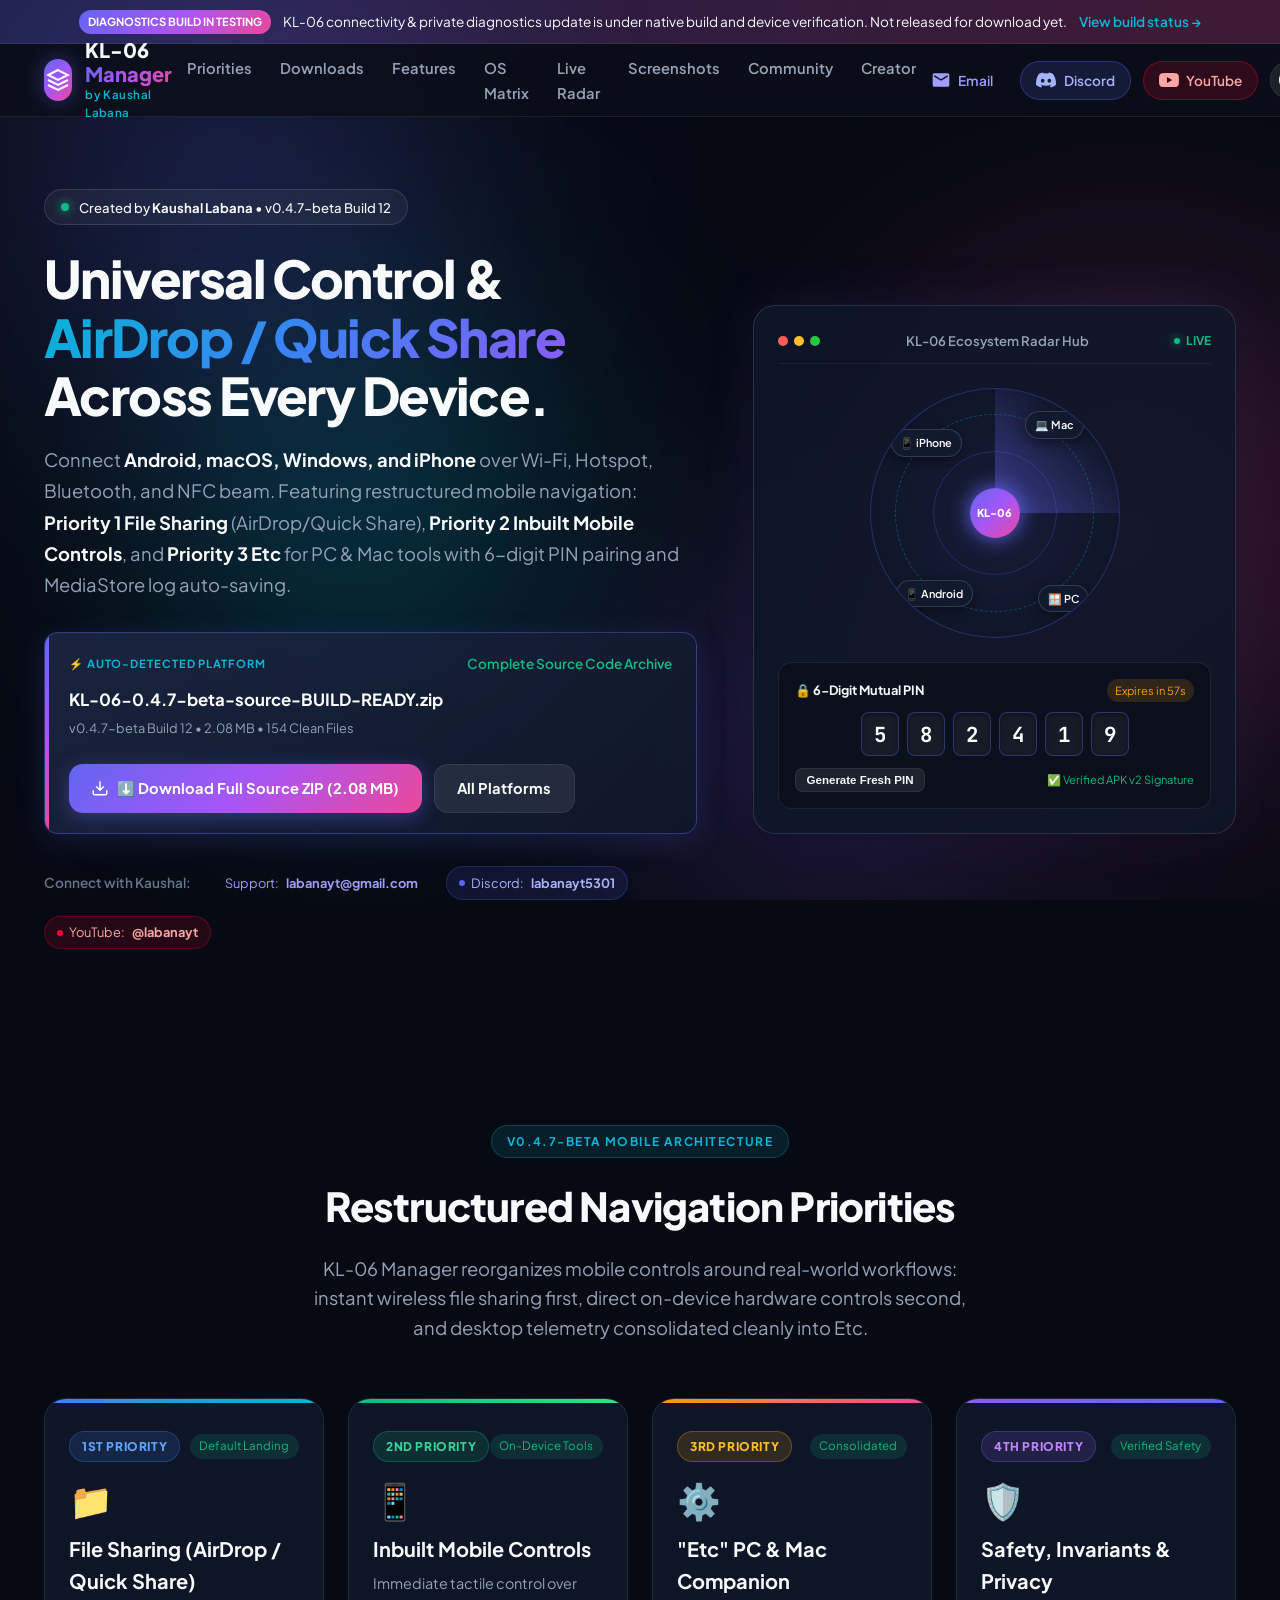
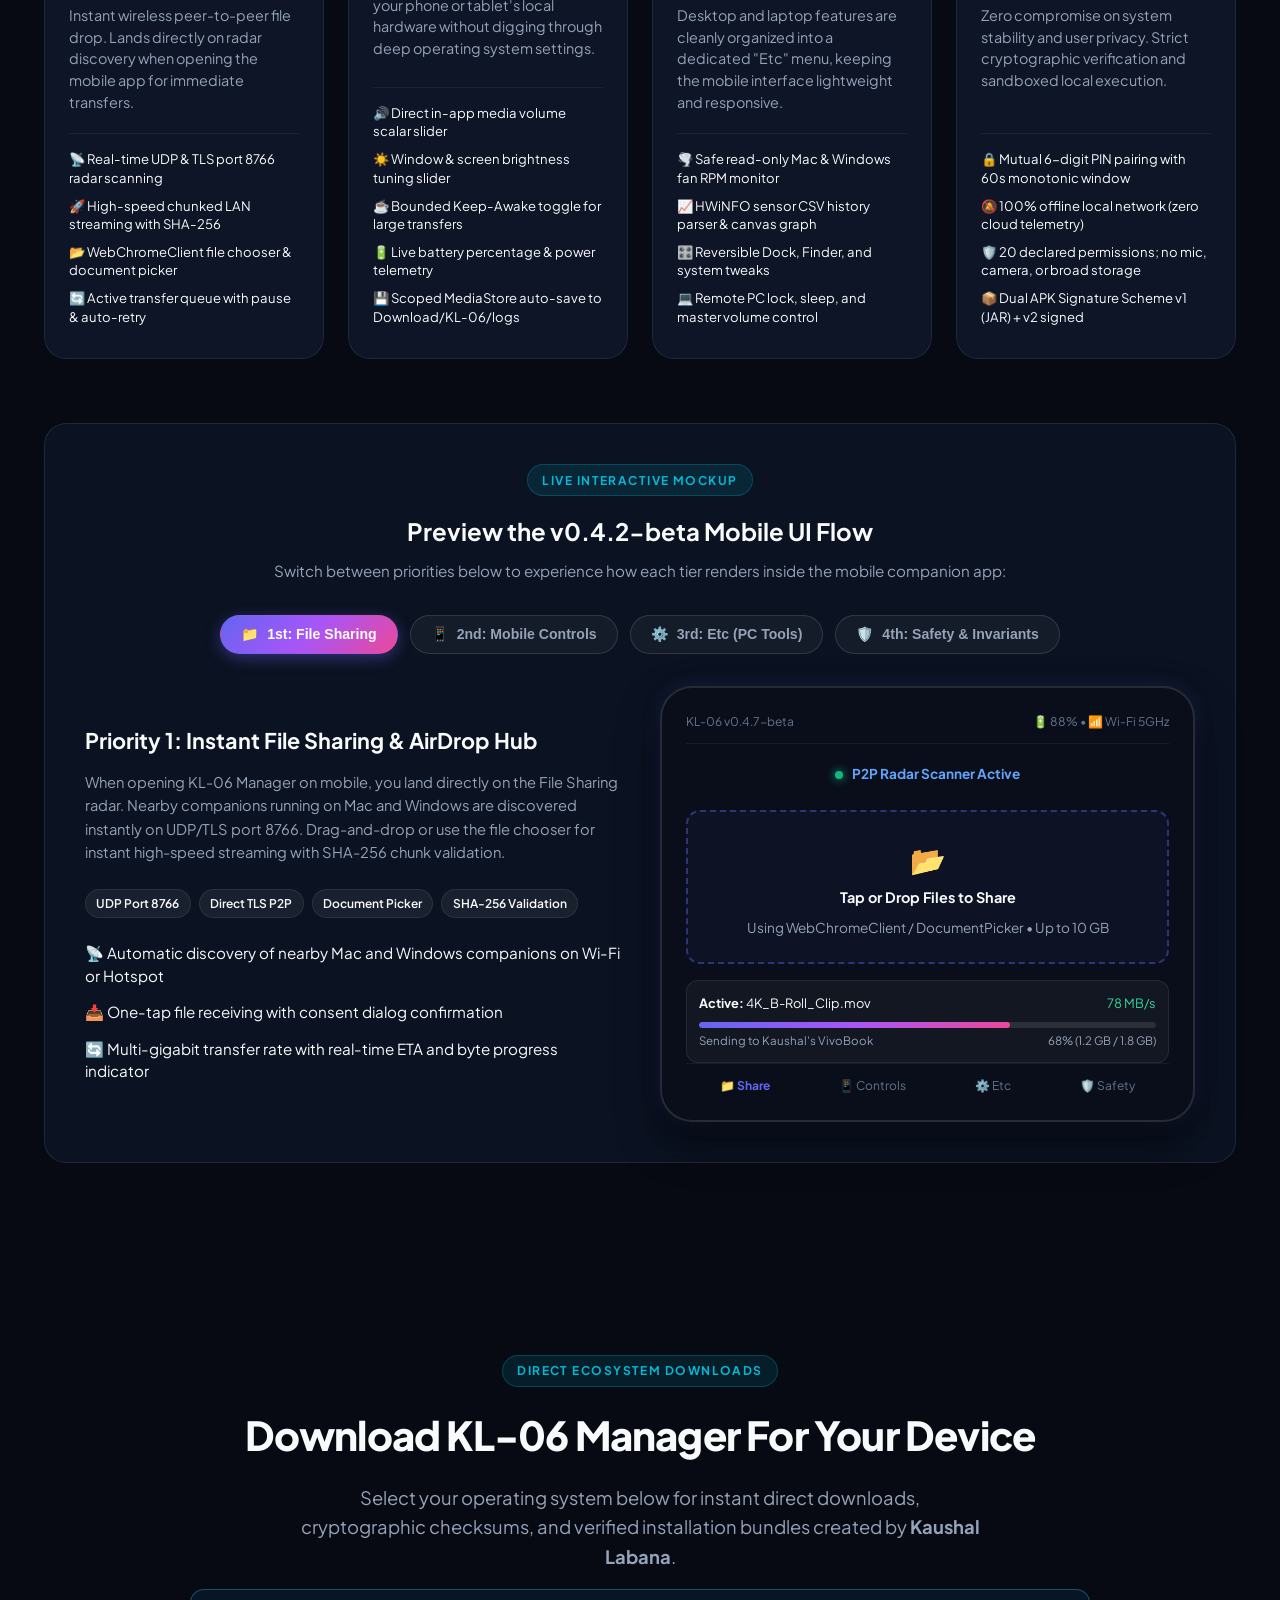
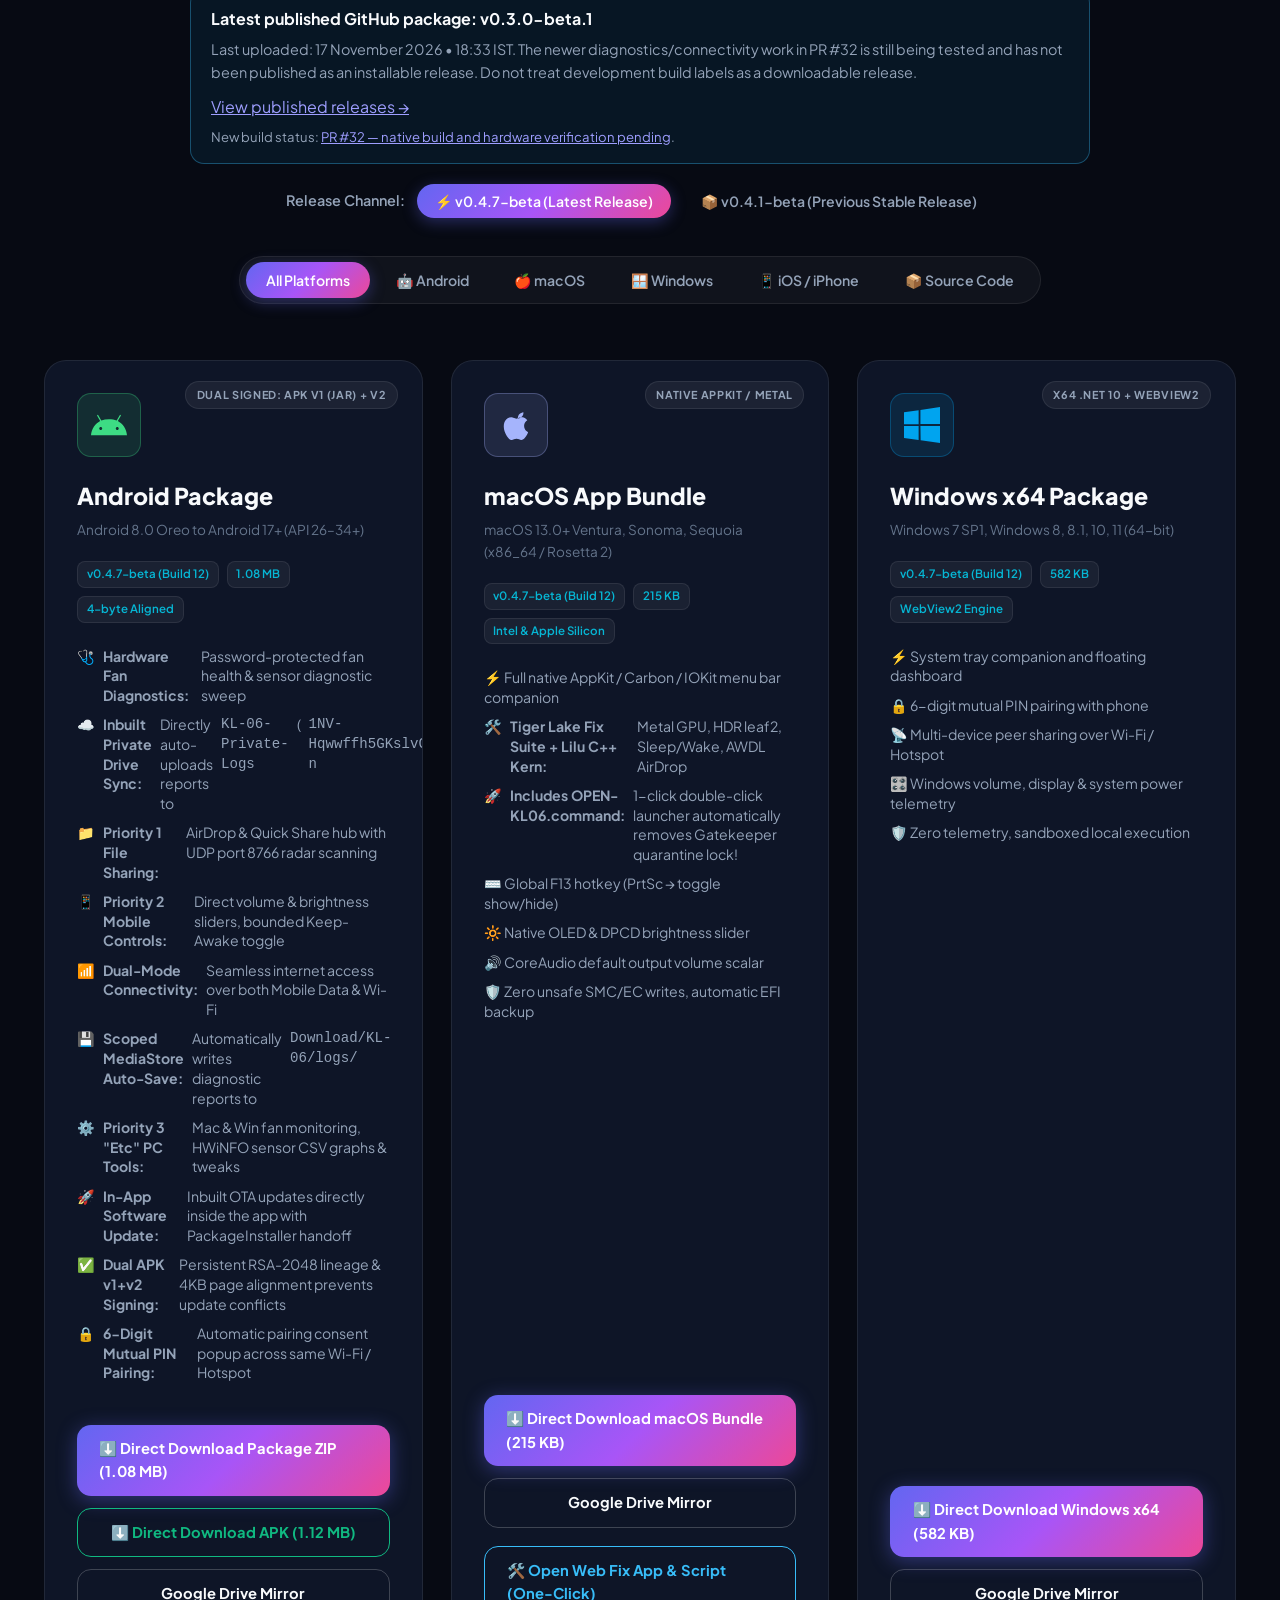
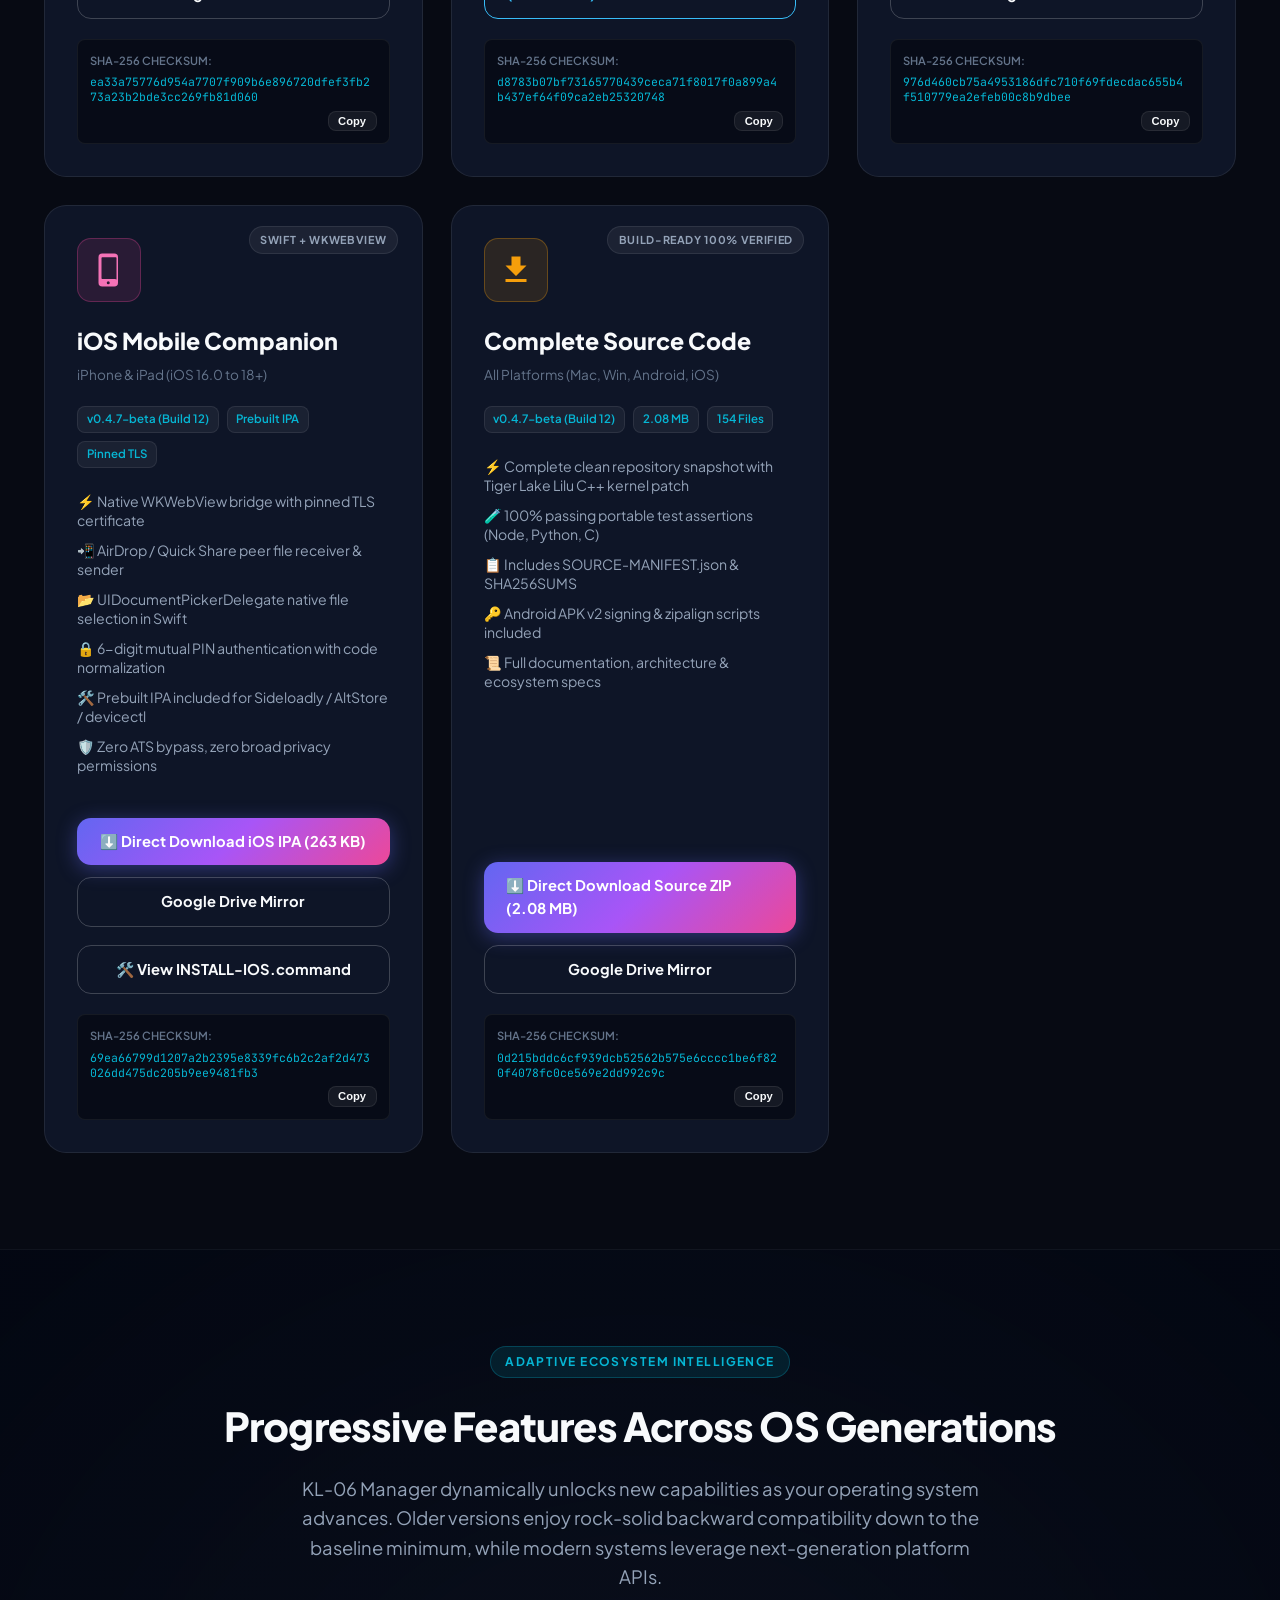
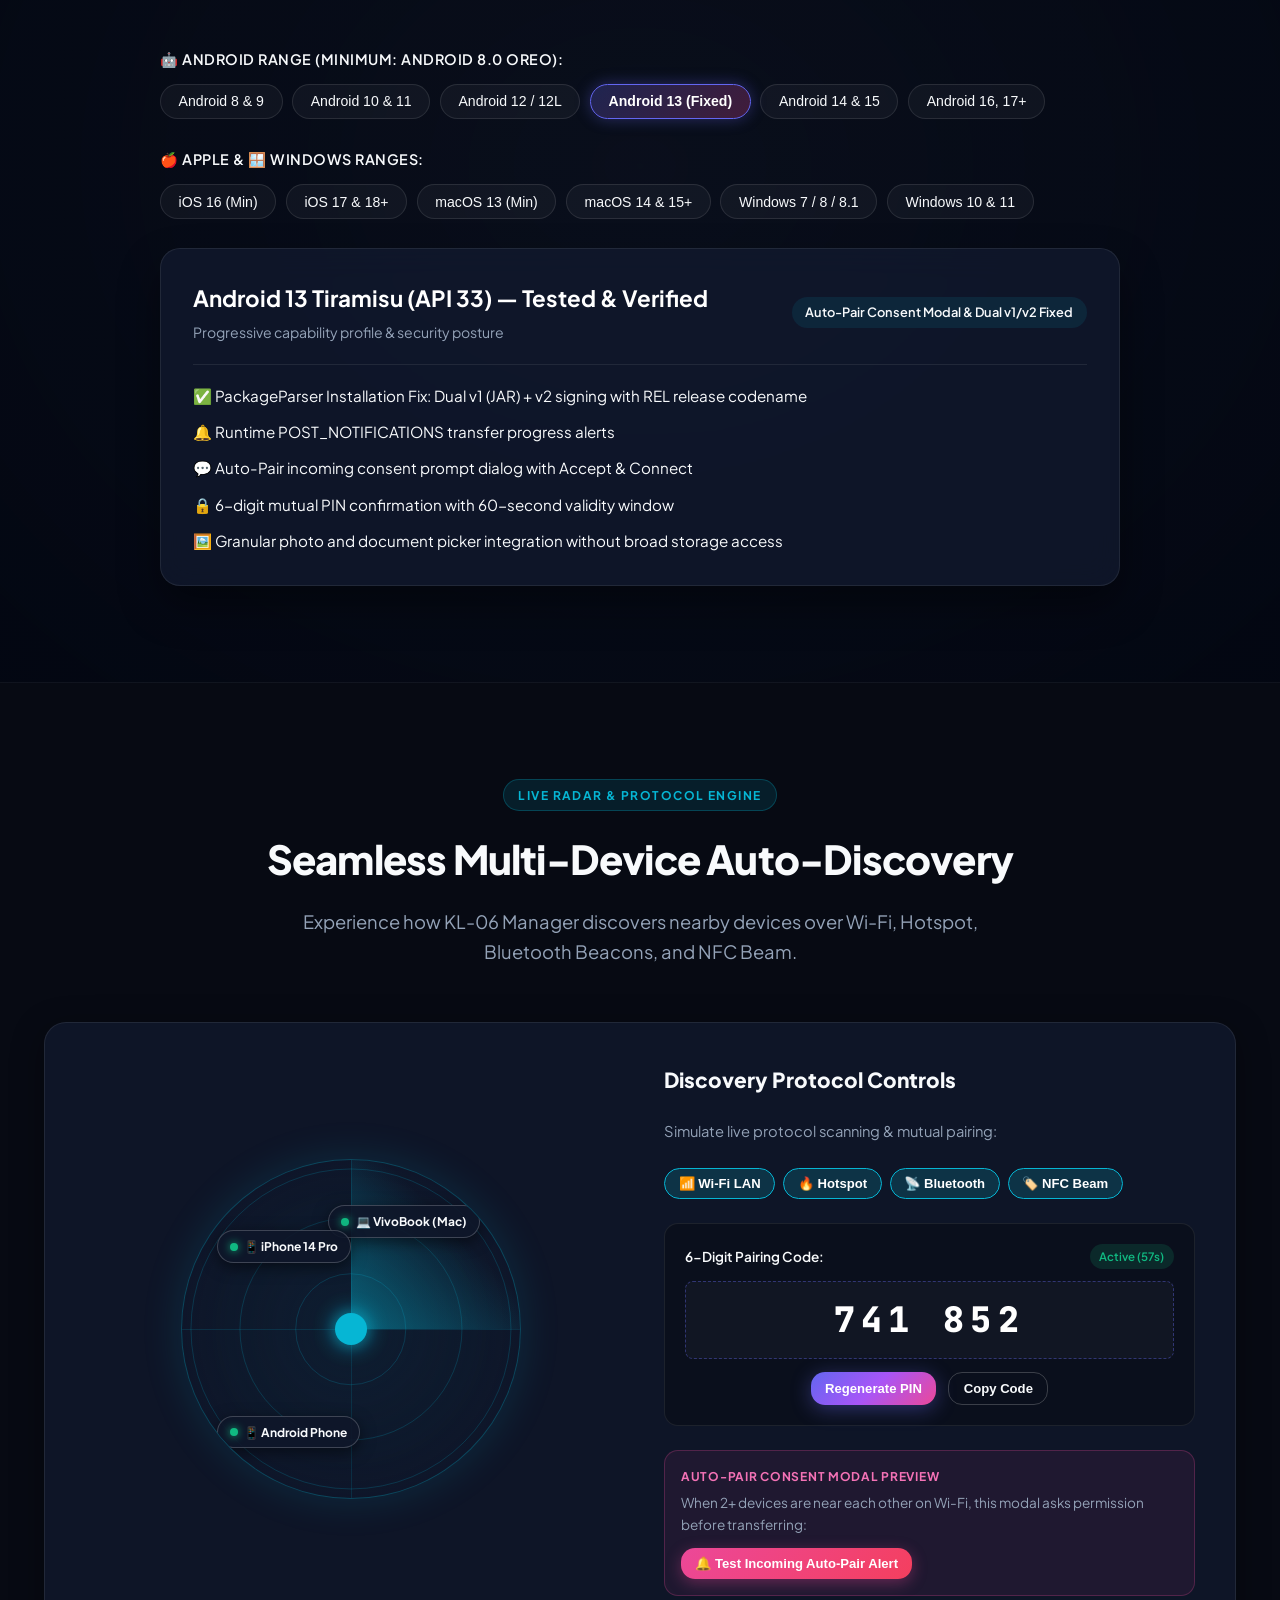
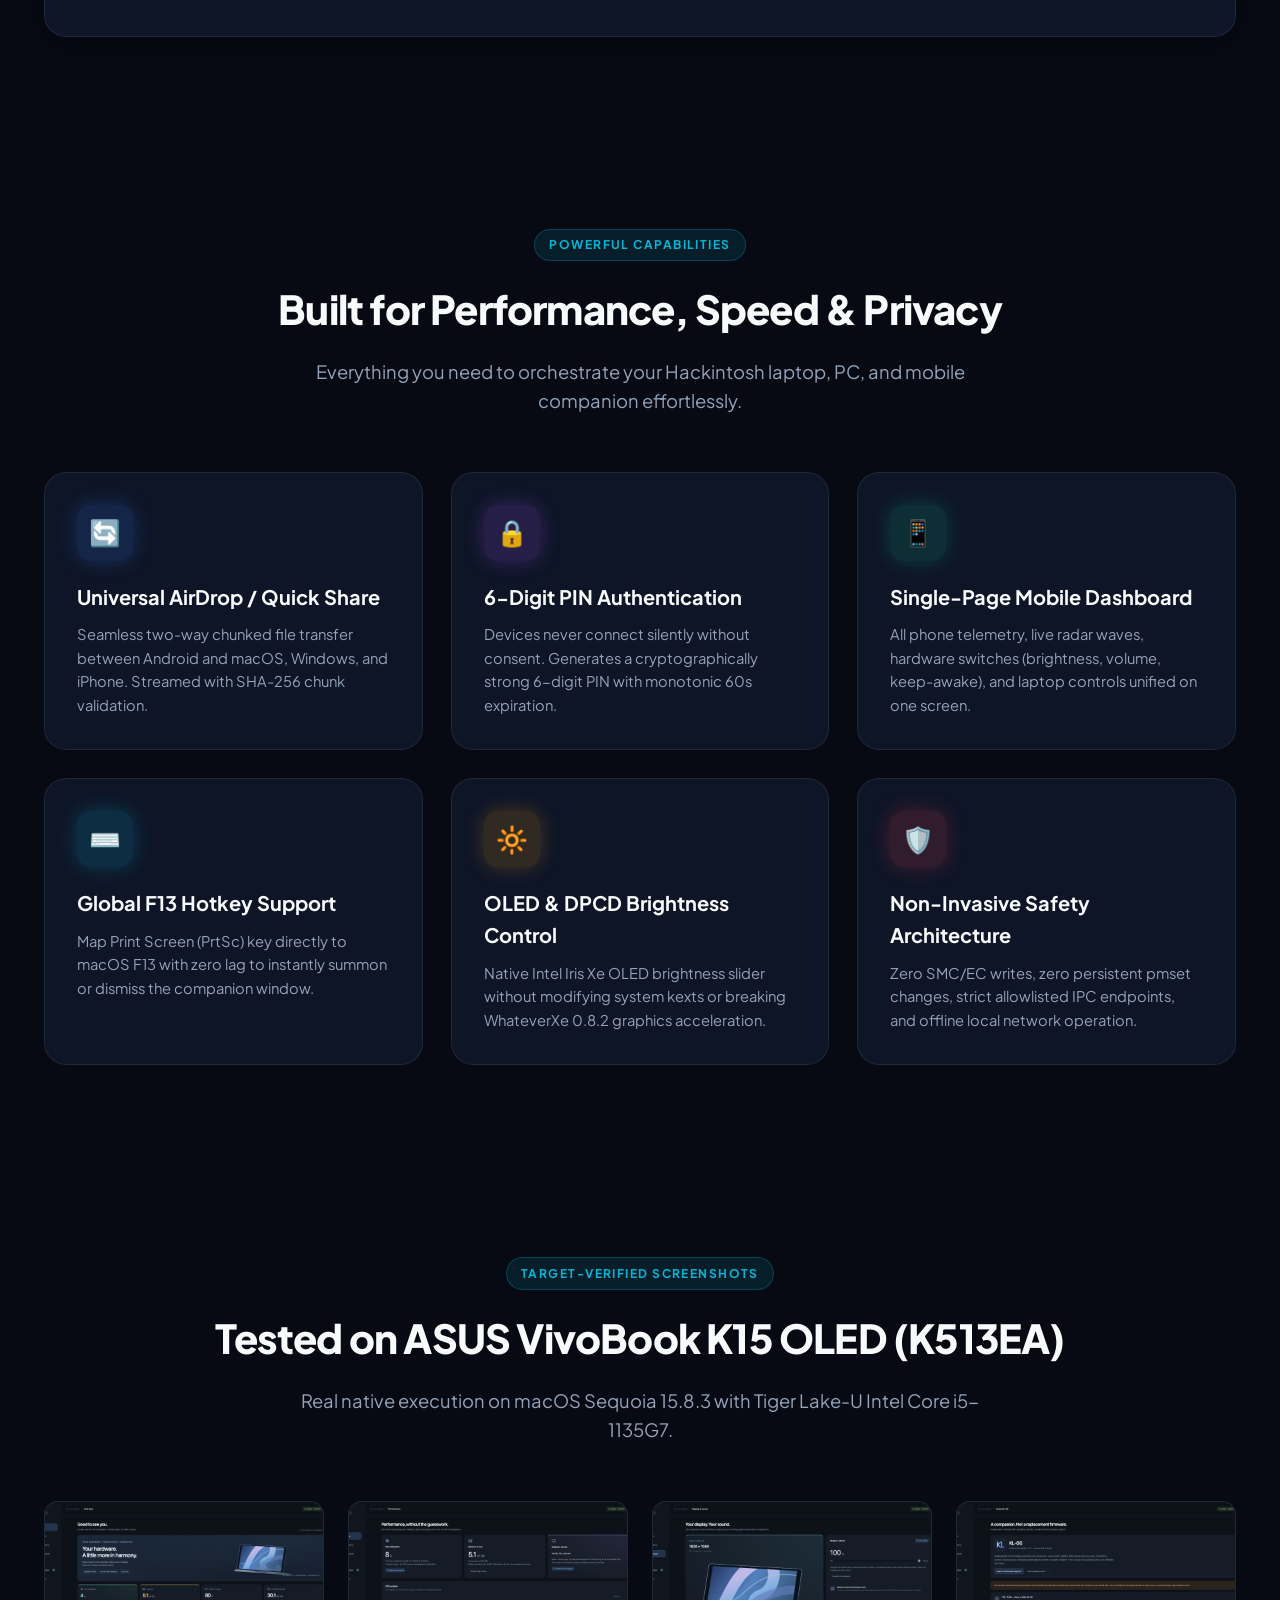
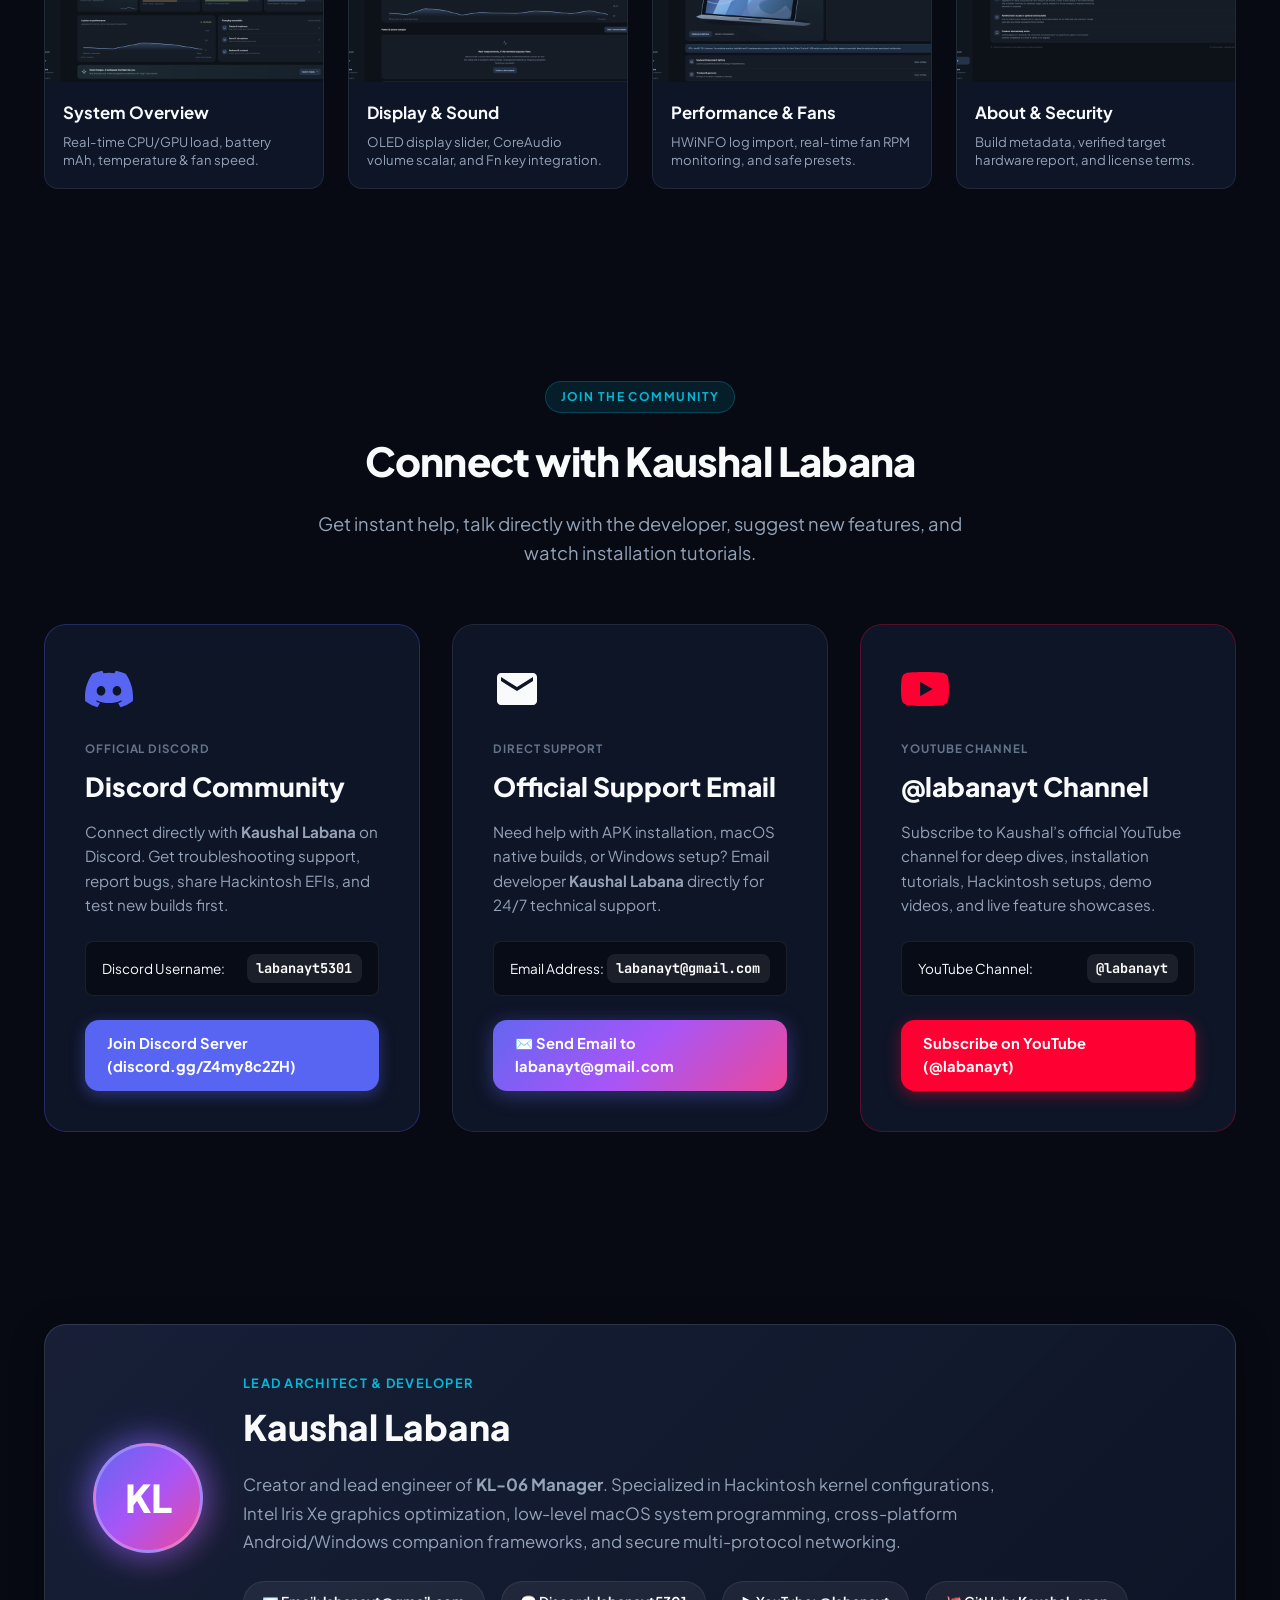
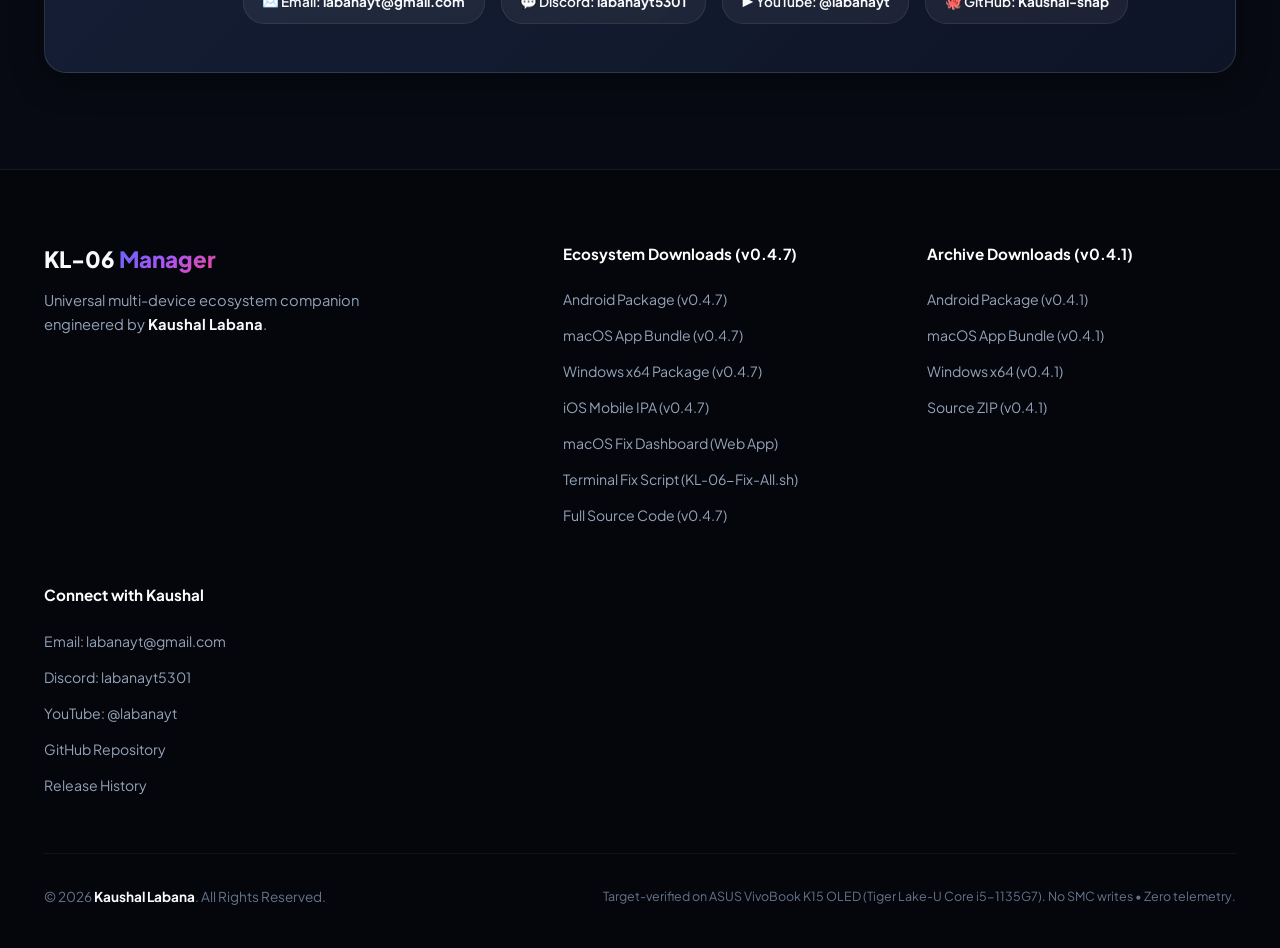
==== commit 86d052ed: "site: show verified release upload date and diagnostics build status" ====
--- a/index.html
+++ b/index.html
@@ -25,9 +25,9 @@
     <!-- Top Announcement Bar -->
     <div class="top-announcement">
         <div class="container announcement-inner">
-            <span class="badge-new">NEW v0.4.7-BETA</span>
-            <span>Tiger Lake C++ Kernel Patch Suite (Lilu HDR, Sleep/Wake, AWDL AirDrop) &amp; OPEN-KL06 Gatekeeper Fix!</span>
-            <a href="#priorities" class="announcement-link">Explore v0.4.7 Architecture &rarr;</a>
+            <span class="badge-new">DIAGNOSTICS BUILD IN TESTING</span>
+            <span>KL-06 connectivity &amp; private diagnostics update is under native build and device verification. Not released for download yet.</span>
+            <a href="https://github.com/Kaushal-snap/KL-06-Manager/pull/32" class="announcement-link" target="_blank" rel="noopener noreferrer">View build status &rarr;</a>
         </div>
     </div>
 
@@ -371,6 +371,12 @@
                 <p class="section-subtitle">
                     Select your operating system below for instant direct downloads, cryptographic checksums, and verified installation bundles created by <strong>Kaushal Labana</strong>.
                 </p>
+                <div class="release-status-note" style="max-width:900px;margin:18px auto;padding:16px 20px;border:1px solid rgba(56,189,248,.35);border-radius:14px;background:rgba(14,165,233,.08);text-align:left">
+                    <strong style="display:block;margin-bottom:6px">Latest published GitHub package: v0.3.0-beta.1</strong>
+                    <span style="display:block;color:var(--text-muted);font-size:.9rem">Last uploaded: 17 November 2026 • 18:33 IST. The newer diagnostics/connectivity work in PR #32 is still being tested and has not been published as an installable release. Do not treat development build labels as a downloadable release.</span>
+                    <a href="https://github.com/Kaushal-snap/KL-06-Manager/releases" target="_blank" rel="noopener noreferrer" style="display:inline-block;margin-top:10px">View published releases &rarr;</a>
+                    <span style="display:block;margin-top:6px;color:var(--text-muted);font-size:.82rem">New build status: <a href="https://github.com/Kaushal-snap/KL-06-Manager/pull/32" target="_blank" rel="noopener noreferrer">PR #32 — native build and hardware verification pending</a>.</span>
+                </div>
 
                 <!-- Release Version Selector Bar -->
                 <div class="version-selector-wrap" style="display:flex;justify-content:center;align-items:center;gap:12px;margin:20px 0 14px;flex-wrap:wrap">
--- a/style.css
+++ b/style.css
@@ -1,593 +1,2436 @@
-/* Reset & Base */
-* {
+/* ==========================================================================
+   KL-06 Manager | Official Website Stylesheet
+   Designed & Architected by Kaushal Labana
+   ========================================================================== */
+
+:root {
+    --bg-dark: #070a13;
+    --bg-surface: #0f172a;
+    --bg-card: rgba(18, 26, 47, 0.75);
+    --bg-card-hover: rgba(26, 38, 68, 0.85);
+    --border-card: rgba(255, 255, 255, 0.08);
+    --border-accent: rgba(99, 102, 241, 0.35);
+
+    --primary: #6366f1;
+    --primary-glow: rgba(99, 102, 241, 0.4);
+    --primary-gradient: linear-gradient(135deg, #6366f1 0%, #a855f7 50%, #ec4899 100%);
+    
+    --secondary-gradient: linear-gradient(135deg, #06b6d4 0%, #3b82f6 50%, #8b5cf6 100%);
+    --accent-emerald: #10b981;
+    --accent-cyan: #06b6d4;
+    --accent-amber: #f59e0b;
+    --accent-red: #ef4444;
+    --accent-purple: #a855f7;
+    
+    /* Brand Colors */
+    --brand-android: #3ddc84;
+    --brand-apple: #a5b4fc;
+    --brand-windows: #00a4ef;
+    --brand-discord: #5865f2;
+    --brand-youtube: #ff0033;
+
+    --text-main: #f8fafc;
+    --text-muted: #94a3b8;
+    --text-dim: #64748b;
+
+    --font-sans: 'Plus Jakarta Sans', -apple-system, BlinkMacSystemFont, 'Segoe UI', Roboto, sans-serif;
+    --font-mono: 'JetBrains Mono', ui-monospace, monospace;
+
+    --radius-sm: 8px;
+    --radius-md: 14px;
+    --radius-lg: 22px;
+    --radius-full: 9999px;
+
+    --shadow-glow: 0 10px 30px -10px var(--primary-glow);
+    --shadow-card: 0 8px 32px 0 rgba(0, 0, 0, 0.37);
+    --transition-fast: all 0.25s cubic-bezier(0.16, 1, 0.3, 1);
+}
+
+/* Base Reset */
+*, *::before, *::after {
     margin: 0;
     padding: 0;
     box-sizing: border-box;
 }
 
-:root {
-    --primary: #2563eb;
-    --primary-dark: #1d4ed8;
-    --secondary: #64748b;
-    --success: #10b981;
-    --warning: #f59e0b;
-    --error: #ef4444;
-    --bg: #f8fafc;
-    --bg-white: #ffffff;
-    --text: #1e293b;
-    --text-muted: #64748b;
-    --border: #e2e8f0;
-    --shadow: 0 4px 6px -1px rgba(0, 0, 0, 0.1), 0 2px 4px -1px rgba(0, 0, 0, 0.06);
-    --shadow-lg: 0 10px 15px -3px rgba(0, 0, 0, 0.1), 0 4px 6px -2px rgba(0, 0, 0, 0.05);
-}
-
 html {
     scroll-behavior: smooth;
+    color-scheme: dark;
 }
 
 body {
-    font-family: 'Inter', -apple-system, BlinkMacSystemFont, 'Segoe UI', Roboto, sans-serif;
+    font-family: var(--font-sans);
+    background-color: var(--bg-dark);
+    color: var(--text-main);
     line-height: 1.6;
-    color: var(--text);
-    background: var(--bg);
-}
-
-a {
+    overflow-x: hidden;
+    position: relative;
+    min-height: 100vh;
+}
+
+/* Background Animated Colorful Mesh Orbs */
+.mesh-bg {
+    position: fixed;
+    top: 0;
+    left: 0;
+    width: 100%;
+    height: 100%;
+    overflow: hidden;
+    z-index: -1;
+    pointer-events: none;
+}
+
+.mesh-orb {
+    position: absolute;
+    border-radius: 50%;
+    filter: blur(120px);
+    opacity: 0.35;
+    animation: orbFloat 22s ease-in-out infinite alternate;
+}
+
+.orb-1 {
+    width: 650px;
+    height: 650px;
+    background: radial-gradient(circle, #6366f1 0%, transparent 70%);
+    top: -150px;
+    left: -100px;
+}
+
+.orb-2 {
+    width: 700px;
+    height: 700px;
+    background: radial-gradient(circle, #ec4899 0%, transparent 70%);
+    top: 20%;
+    right: -200px;
+    animation-duration: 28s;
+}
+
+.orb-3 {
+    width: 600px;
+    height: 600px;
+    background: radial-gradient(circle, #06b6d4 0%, transparent 70%);
+    bottom: 10%;
+    left: 5%;
+    animation-duration: 25s;
+}
+
+.orb-4 {
+    width: 500px;
+    height: 500px;
+    background: radial-gradient(circle, #8b5cf6 0%, transparent 70%);
+    bottom: -100px;
+    right: 15%;
+    animation-duration: 32s;
+}
+
+@keyframes orbFloat {
+    0% { transform: translate(0, 0) scale(1); }
+    50% { transform: translate(60px, -40px) scale(1.08); }
+    100% { transform: translate(-40px, 50px) scale(0.95); }
+}
+
+/* Container */
+.container {
+    max-width: 1240px;
+    margin: 0 auto;
+    padding: 0 1.5rem;
+}
+
+/* Typography Helpers */
+.gradient-text {
+    background: var(--primary-gradient);
+    -webkit-background-clip: text;
+    -webkit-text-fill-color: transparent;
+}
+
+.gradient-text-alt {
+    background: var(--secondary-gradient);
+    -webkit-background-clip: text;
+    -webkit-text-fill-color: transparent;
+}
+
+.text-center {
+    text-align: center;
+}
+
+/* Section Header */
+.section {
+    padding: 6rem 0;
+    position: relative;
+}
+
+.section-header {
+    margin-bottom: 3.5rem;
+}
+
+.section-pill {
+    display: inline-block;
+    font-size: 0.75rem;
+    font-weight: 700;
+    letter-spacing: 0.12em;
+    color: var(--accent-cyan);
+    background: rgba(6, 182, 212, 0.12);
+    border: 1px solid rgba(6, 182, 212, 0.25);
+    padding: 0.35rem 0.9rem;
+    border-radius: var(--radius-full);
+    margin-bottom: 1rem;
+    text-transform: uppercase;
+}
+
+.section-title {
+    font-size: 2.5rem;
+    font-weight: 800;
+    letter-spacing: -0.02em;
+    margin-bottom: 1rem;
+}
+
+.section-subtitle {
+    font-size: 1.15rem;
+    color: var(--text-muted);
+    max-width: 680px;
+    margin: 0 auto;
+}
+
+/* Top Announcement Bar */
+.top-announcement {
+    background: linear-gradient(90deg, rgba(99, 102, 241, 0.25) 0%, rgba(236, 72, 153, 0.25) 100%);
+    border-bottom: 1px solid rgba(255, 255, 255, 0.08);
+    padding: 0.6rem 0;
+    font-size: 0.85rem;
+    text-align: center;
+}
+
+.announcement-inner {
+    display: flex;
+    align-items: center;
+    justify-content: center;
+    gap: 0.75rem;
+    flex-wrap: wrap;
+}
+
+.badge-new {
+    background: var(--primary-gradient);
+    color: #fff;
+    font-weight: 700;
+    font-size: 0.7rem;
+    padding: 0.2rem 0.55rem;
+    border-radius: var(--radius-full);
+}
+
+.announcement-link {
+    color: var(--accent-cyan);
+    font-weight: 600;
     text-decoration: none;
-    color: inherit;
-}
-
-img {
-    max-width: 100%;
-    display: block;
-}
-
-/* Navbar */
+    transition: var(--transition-fast);
+}
+
+.announcement-link:hover {
+    color: #fff;
+    text-decoration: underline;
+}
+
+/* Navigation Bar */
 .navbar {
-    display: flex;
-    justify-content: space-between;
-    align-items: center;
-    padding: 1rem 5%;
-    background: rgba(255, 255, 255, 0.95);
     position: sticky;
     top: 0;
-    z-index: 100;
-    box-shadow: var(--shadow);
-    backdrop-filter: blur(10px);
-}
-
-.logo {
-    font-size: 1.5rem;
+    z-index: 1000;
+    background: rgba(11, 15, 25, 0.85);
+    backdrop-filter: blur(16px);
+    -webkit-backdrop-filter: blur(16px);
+    border-bottom: 1px solid var(--border-card);
+    transition: var(--transition-fast);
+}
+
+.nav-container {
+    display: flex;
+    align-items: center;
+    justify-content: space-between;
+    height: 72px;
+}
+
+.brand {
+    display: flex;
+    align-items: center;
+    gap: 0.85rem;
+    text-decoration: none;
+}
+
+.brand-logo-glow {
+    width: 42px;
+    height: 42px;
+    border-radius: var(--radius-md);
+    background: var(--primary-gradient);
+    display: flex;
+    align-items: center;
+    justify-content: center;
+    color: #fff;
+    box-shadow: 0 0 20px var(--primary-glow);
+}
+
+.brand-icon {
+    width: 24px;
+    height: 24px;
+}
+
+.brand-text {
+    display: flex;
+    flex-direction: column;
+}
+
+.brand-title {
+    font-size: 1.25rem;
+    font-weight: 800;
+    color: var(--text-main);
+    line-height: 1.2;
+}
+
+.brand-author {
+    font-size: 0.72rem;
+    font-weight: 600;
+    color: var(--accent-cyan);
+    letter-spacing: 0.04em;
+}
+
+.nav-menu {
+    display: flex;
+    list-style: none;
+    gap: 1.75rem;
+}
+
+.nav-link {
+    color: var(--text-muted);
+    font-size: 0.92rem;
+    font-weight: 600;
+    text-decoration: none;
+    transition: var(--transition-fast);
+}
+
+.nav-link:hover {
+    color: #fff;
+}
+
+.nav-actions {
+    display: flex;
+    align-items: center;
+    gap: 0.75rem;
+}
+
+.btn-icon {
+    display: flex;
+    align-items: center;
+    gap: 0.45rem;
+    padding: 0.5rem 0.95rem;
+    border-radius: var(--radius-full);
+    font-size: 0.85rem;
+    font-weight: 600;
+    text-decoration: none;
+    transition: var(--transition-fast);
+}
+
+.discord-btn {
+    background: rgba(88, 101, 242, 0.15);
+    color: #a5b4fc;
+    border: 1px solid rgba(88, 101, 242, 0.35);
+}
+
+.discord-btn:hover {
+    background: var(--brand-discord);
+    color: #fff;
+    box-shadow: 0 0 16px rgba(88, 101, 242, 0.5);
+}
+
+.youtube-btn {
+    background: rgba(255, 0, 51, 0.15);
+    color: #fca5a5;
+    border: 1px solid rgba(255, 0, 51, 0.35);
+}
+
+.youtube-btn:hover {
+    background: var(--brand-youtube);
+    color: #fff;
+    box-shadow: 0 0 16px rgba(255, 0, 51, 0.5);
+}
+
+.github-btn {
+    background: rgba(255, 255, 255, 0.08);
+    color: var(--text-main);
+    border: 1px solid var(--border-card);
+    padding: 0.5rem;
+}
+
+.github-btn:hover {
+    background: rgba(255, 255, 255, 0.18);
+    color: #fff;
+}
+
+.mobile-toggle {
+    display: none;
+    flex-direction: column;
+    gap: 5px;
+    background: none;
+    border: none;
+    cursor: pointer;
+    padding: 0.4rem;
+}
+
+.mobile-toggle span {
+    width: 24px;
+    height: 2px;
+    background: #fff;
+    transition: var(--transition-fast);
+}
+
+/* Hero Section */
+.hero {
+    padding: 4.5rem 0 5rem 0;
+    position: relative;
+}
+
+.hero-container {
+    display: grid;
+    grid-template-columns: 1.15fr 0.85fr;
+    gap: 3.5rem;
+    align-items: center;
+}
+
+.hero-badge {
+    display: inline-flex;
+    align-items: center;
+    gap: 0.6rem;
+    background: rgba(255, 255, 255, 0.05);
+    border: 1px solid rgba(255, 255, 255, 0.12);
+    padding: 0.4rem 1rem;
+    border-radius: var(--radius-full);
+    font-size: 0.82rem;
+    font-weight: 500;
+    margin-bottom: 1.5rem;
+}
+
+.pulse-dot {
+    width: 8px;
+    height: 8px;
+    border-radius: 50%;
+    background: var(--accent-emerald);
+    box-shadow: 0 0 10px var(--accent-emerald);
+    animation: livePulse 2s infinite;
+}
+
+@keyframes livePulse {
+    0% { transform: scale(0.9); opacity: 0.8; }
+    50% { transform: scale(1.3); opacity: 1; }
+    100% { transform: scale(0.9); opacity: 0.8; }
+}
+
+.hero-title {
+    font-size: 3.25rem;
+    font-weight: 800;
+    line-height: 1.12;
+    letter-spacing: -0.03em;
+    margin-bottom: 1.25rem;
+}
+
+.hero-lead {
+    font-size: 1.15rem;
+    color: var(--text-muted);
+    line-height: 1.7;
+    margin-bottom: 2rem;
+}
+
+.hero-lead strong {
+    color: var(--text-main);
+}
+
+/* Smart Auto-Detected Device Card */
+.smart-detect-card {
+    background: linear-gradient(135deg, rgba(30, 41, 71, 0.8) 0%, rgba(15, 23, 42, 0.9) 100%);
+    border: 1px solid rgba(99, 102, 241, 0.4);
+    border-radius: var(--radius-md);
+    padding: 1.25rem 1.5rem;
+    margin-bottom: 2rem;
+    box-shadow: 0 8px 30px rgba(99, 102, 241, 0.18);
+    position: relative;
+    overflow: hidden;
+}
+
+.smart-detect-card::before {
+    content: '';
+    position: absolute;
+    top: 0;
+    left: 0;
+    width: 4px;
+    height: 100%;
+    background: var(--primary-gradient);
+}
+
+.detect-header {
+    display: flex;
+    align-items: center;
+    justify-content: space-between;
+    margin-bottom: 0.75rem;
+}
+
+.detect-pill {
+    font-size: 0.7rem;
     font-weight: 700;
-    color: var(--primary);
-}
-
-.logo-accent {
-    color: var(--primary-dark);
-}
-
-.nav-links {
-    display: flex;
-    list-style: none;
-    gap: 2rem;
-    align-items: center;
-}
-
-.nav-links a {
-    font-weight: 500;
-    color: var(--text);
-    transition: color 0.2s;
-}
-
-.nav-links a:hover {
-    color: var(--primary);
-}
-
-.nav-mobile {
-    display: none;
-}
-
-/* Hero */
-.hero {
-    text-align: center;
-    padding: 5rem 2rem;
-    background: linear-gradient(135deg, var(--primary) 0%, var(--primary-dark) 100%);
-    color: white;
-}
-
-.hero h1 {
-    font-size: 3rem;
+    letter-spacing: 0.08em;
+    text-transform: uppercase;
+    color: var(--accent-cyan);
+}
+
+.detect-name {
+    font-size: 0.85rem;
+    font-weight: 600;
+    color: var(--accent-emerald);
+}
+
+.detect-body {
+    display: flex;
+    align-items: center;
+    justify-content: space-between;
+    gap: 1.5rem;
+    flex-wrap: wrap;
+}
+
+.detect-file {
+    display: block;
+    font-size: 1.05rem;
     font-weight: 700;
-    margin-bottom: 1rem;
-    line-height: 1.2;
-}
-
-.tagline {
-    font-size: 1.25rem;
-    margin-bottom: 2rem;
-    opacity: 0.9;
-    max-width: 600px;
-    margin-left: auto;
-    margin-right: auto;
-}
-
-.hero-buttons {
-    display: flex;
-    gap: 1rem;
+    color: #fff;
+}
+
+.detect-meta {
+    font-size: 0.8rem;
+    color: var(--text-muted);
+}
+
+.detect-actions {
+    display: flex;
+    gap: 0.75rem;
+}
+
+/* Buttons */
+.btn {
+    display: inline-flex;
+    align-items: center;
     justify-content: center;
-    flex-wrap: wrap;
-}
-
-.btn {
-    padding: 0.875rem 1.75rem;
-    border-radius: 8px;
-    font-weight: 600;
-    font-size: 1rem;
-    display: inline-block;
-    transition: all 0.2s;
+    gap: 0.5rem;
+    padding: 0.75rem 1.4rem;
+    border-radius: var(--radius-md);
+    font-weight: 700;
+    font-size: 0.92rem;
+    text-decoration: none;
     cursor: pointer;
+    transition: var(--transition-fast);
     border: none;
 }
 
 .btn-primary {
-    background: white;
-    color: var(--primary);
+    background: var(--primary-gradient);
+    color: #fff;
+    box-shadow: 0 4px 20px rgba(99, 102, 241, 0.4);
 }
 
 .btn-primary:hover {
     transform: translateY(-2px);
-    box-shadow: 0 10px 25px -5px rgba(0, 0, 0, 0.2);
+    box-shadow: 0 8px 25px rgba(99, 102, 241, 0.6);
+}
+
+.btn-glow {
+    animation: glowPulse 3s infinite alternate;
+}
+
+@keyframes glowPulse {
+    0% { box-shadow: 0 0 15px rgba(99, 102, 241, 0.4); }
+    100% { box-shadow: 0 0 30px rgba(236, 72, 153, 0.6); }
+}
+
+.btn-secondary {
+    background: rgba(255, 255, 255, 0.08);
+    color: var(--text-main);
+    border: 1px solid var(--border-card);
+}
+
+.btn-secondary:hover {
+    background: rgba(255, 255, 255, 0.16);
+    color: #fff;
 }
 
 .btn-outline {
     background: transparent;
-    color: white;
-    border: 2px solid white;
+    color: var(--text-main);
+    border: 1px solid rgba(255, 255, 255, 0.2);
 }
 
 .btn-outline:hover {
-    background: white;
-    color: var(--primary);
-}
-
-/* Download Section */
-.download-section {
-    padding: 5rem 2rem;
-}
-
-.container {
-    max-width: 1100px;
-    margin: 0 auto;
-    padding: 0 1rem;
-}
-
-.download-section h2 {
-    text-align: center;
-    font-size: 2.5rem;
-    margin-bottom: 1rem;
-    color: var(--text);
-}
-
-.subtitle {
-    text-align: center;
-    font-size: 1.1rem;
-    margin-bottom: 3rem;
-    color: var(--text-muted);
-}
-
+    background: rgba(255, 255, 255, 0.08);
+    border-color: #fff;
+}
+
+.btn-block {
+    width: 100%;
+}
+
+.btn-sm {
+    padding: 0.5rem 0.9rem;
+    font-size: 0.82rem;
+}
+
+.btn-micro {
+    background: rgba(255, 255, 255, 0.08);
+    color: var(--text-main);
+    border: 1px solid var(--border-card);
+    padding: 0.3rem 0.65rem;
+    border-radius: var(--radius-sm);
+    font-size: 0.72rem;
+    font-weight: 600;
+    cursor: pointer;
+    transition: var(--transition-fast);
+}
+
+.btn-micro:hover {
+    background: rgba(255, 255, 255, 0.2);
+    color: #fff;
+}
+
+.btn-icon-svg {
+    width: 18px;
+    height: 18px;
+}
+
+/* Hero Socials Tagline */
+.hero-socials {
+    display: flex;
+    align-items: center;
+    gap: 1rem;
+    flex-wrap: wrap;
+    font-size: 0.85rem;
+}
+
+.socials-label {
+    color: var(--text-dim);
+    font-weight: 600;
+}
+
+.social-tag {
+    display: inline-flex;
+    align-items: center;
+    gap: 0.4rem;
+    padding: 0.35rem 0.75rem;
+    border-radius: var(--radius-full);
+    text-decoration: none;
+    font-size: 0.8rem;
+    transition: var(--transition-fast);
+}
+
+.discord-tag {
+    background: rgba(88, 101, 242, 0.12);
+    color: #a5b4fc;
+    border: 1px solid rgba(88, 101, 242, 0.25);
+}
+
+.discord-tag:hover {
+    background: rgba(88, 101, 242, 0.25);
+    color: #fff;
+}
+
+.discord-bullet {
+    width: 6px;
+    height: 6px;
+    border-radius: 50%;
+    background: var(--brand-discord);
+}
+
+.youtube-tag {
+    background: rgba(255, 0, 51, 0.12);
+    color: #fca5a5;
+    border: 1px solid rgba(255, 0, 51, 0.25);
+}
+
+.youtube-tag:hover {
+    background: rgba(255, 0, 51, 0.25);
+    color: #fff;
+}
+
+.youtube-bullet {
+    width: 6px;
+    height: 6px;
+    border-radius: 50%;
+    background: var(--brand-youtube);
+}
+
+/* Hero Visual / Mockup */
+.glass-device-mockup {
+    background: rgba(15, 23, 42, 0.85);
+    border: 1px solid rgba(255, 255, 255, 0.12);
+    border-radius: var(--radius-lg);
+    padding: 1.5rem;
+    box-shadow: var(--shadow-card), 0 0 50px rgba(99, 102, 241, 0.15);
+    backdrop-filter: blur(20px);
+    -webkit-backdrop-filter: blur(20px);
+}
+
+.mockup-header {
+    display: flex;
+    align-items: center;
+    justify-content: space-between;
+    margin-bottom: 1.5rem;
+    padding-bottom: 0.75rem;
+    border-bottom: 1px solid rgba(255, 255, 255, 0.06);
+}
+
+.window-dots {
+    display: flex;
+    gap: 6px;
+}
+
+.dot {
+    width: 10px;
+    height: 10px;
+    border-radius: 50%;
+}
+
+.dot-red { background: #ff5f56; }
+.dot-yellow { background: #ffbd2e; }
+.dot-green { background: #27c93f; }
+
+.mockup-title {
+    font-size: 0.82rem;
+    font-weight: 600;
+    color: var(--text-muted);
+}
+
+.mockup-status {
+    font-size: 0.75rem;
+    font-weight: 700;
+    color: var(--accent-emerald);
+    display: flex;
+    align-items: center;
+    gap: 0.35rem;
+}
+
+.live-dot {
+    width: 6px;
+    height: 6px;
+    border-radius: 50%;
+    background: var(--accent-emerald);
+    box-shadow: 0 0 8px var(--accent-emerald);
+}
+
+/* Mini Radar Showcase */
+.mini-radar-showcase {
+    display: flex;
+    flex-direction: column;
+    align-items: center;
+    gap: 1.5rem;
+}
+
+.hero-radar-circle {
+    width: 250px;
+    height: 250px;
+    border-radius: 50%;
+    border: 1px solid rgba(99, 102, 241, 0.3);
+    position: relative;
+    display: flex;
+    align-items: center;
+    justify-content: center;
+    background: radial-gradient(circle, rgba(99, 102, 241, 0.08) 0%, rgba(15, 23, 42, 0.6) 70%);
+    overflow: hidden;
+}
+
+.hero-radar-wave {
+    position: absolute;
+    width: 80%;
+    height: 80%;
+    border-radius: 50%;
+    border: 1px dashed rgba(6, 182, 212, 0.35);
+    animation: wavePulse 4s infinite linear;
+}
+
+.wave-2 {
+    width: 50%;
+    height: 50%;
+    border-style: solid;
+    border-color: rgba(99, 102, 241, 0.25);
+    animation-delay: -2s;
+}
+
+@keyframes wavePulse {
+    0% { transform: scale(0.6); opacity: 0.8; }
+    100% { transform: scale(1.3); opacity: 0; }
+}
+
+.hero-radar-sweep {
+    position: absolute;
+    width: 50%;
+    height: 50%;
+    top: 0;
+    left: 50%;
+    transform-origin: 0% 100%;
+    background: linear-gradient(45deg, rgba(99, 102, 241, 0.45) 0%, transparent 70%);
+    animation: radarSweep 6s linear infinite;
+    pointer-events: none;
+}
+
+@keyframes radarSweep {
+    0% { transform: rotate(0deg); }
+    100% { transform: rotate(360deg); }
+}
+
+.radar-center-blip {
+    width: 50px;
+    height: 50px;
+    border-radius: 50%;
+    background: var(--primary-gradient);
+    color: #fff;
+    font-size: 0.68rem;
+    font-weight: 800;
+    display: flex;
+    align-items: center;
+    justify-content: center;
+    box-shadow: 0 0 20px var(--primary);
+    z-index: 5;
+}
+
+.radar-node {
+    position: absolute;
+    background: rgba(18, 26, 47, 0.9);
+    border: 1px solid rgba(255, 255, 255, 0.15);
+    padding: 0.25rem 0.55rem;
+    border-radius: var(--radius-full);
+    font-size: 0.68rem;
+    font-weight: 600;
+    color: #fff;
+    box-shadow: 0 4px 12px rgba(0, 0, 0, 0.4);
+    transition: var(--transition-fast);
+}
+
+.radar-node:hover {
+    transform: scale(1.1);
+    border-color: var(--accent-cyan);
+}
+
+.node-mac { top: 22px; right: 35px; }
+.node-android { bottom: 30px; left: 25px; }
+.node-iphone { top: 40px; left: 20px; }
+.node-win { bottom: 25px; right: 30px; }
+
+/* Hero PIN Card Inside Mockup */
+.hero-pin-card {
+    width: 100%;
+    background: rgba(11, 15, 25, 0.7);
+    border: 1px solid rgba(255, 255, 255, 0.08);
+    border-radius: var(--radius-md);
+    padding: 1rem;
+}
+
+.pin-card-header {
+    display: flex;
+    align-items: center;
+    justify-content: space-between;
+    margin-bottom: 0.65rem;
+}
+
+.pin-title {
+    font-size: 0.8rem;
+    font-weight: 700;
+    color: var(--text-main);
+}
+
+.pin-badge {
+    font-size: 0.7rem;
+    color: var(--accent-amber);
+    background: rgba(245, 158, 11, 0.15);
+    padding: 0.15rem 0.5rem;
+    border-radius: var(--radius-full);
+}
+
+.pin-display-boxes {
+    display: flex;
+    gap: 8px;
+    justify-content: center;
+    margin-bottom: 0.75rem;
+}
+
+.pin-display-boxes span {
+    width: 38px;
+    height: 44px;
+    background: rgba(255, 255, 255, 0.05);
+    border: 1px solid rgba(99, 102, 241, 0.35);
+    border-radius: var(--radius-sm);
+    display: flex;
+    align-items: center;
+    justify-content: center;
+    font-family: var(--font-mono);
+    font-size: 1.3rem;
+    font-weight: 700;
+    color: #fff;
+    box-shadow: inset 0 2px 4px rgba(0, 0, 0, 0.3);
+}
+
+.pin-card-footer {
+    display: flex;
+    align-items: center;
+    justify-content: space-between;
+}
+
+.pin-secure-text {
+    font-size: 0.7rem;
+    color: var(--accent-emerald);
+}
+
+/* Platform Filter Tabs */
+.platform-tabs {
+    display: inline-flex;
+    background: rgba(255, 255, 255, 0.04);
+    border: 1px solid var(--border-card);
+    padding: 0.35rem;
+    border-radius: var(--radius-full);
+    gap: 0.35rem;
+    margin-top: 1.5rem;
+    flex-wrap: wrap;
+    justify-content: center;
+}
+
+.tab-btn {
+    background: transparent;
+    border: none;
+    color: var(--text-muted);
+    font-family: var(--font-sans);
+    font-size: 0.88rem;
+    font-weight: 600;
+    padding: 0.55rem 1.25rem;
+    border-radius: var(--radius-full);
+    cursor: pointer;
+    transition: var(--transition-fast);
+}
+
+.tab-btn:hover {
+    color: #fff;
+}
+
+.tab-btn.active {
+    background: var(--primary-gradient);
+    color: #fff;
+    box-shadow: 0 4px 15px rgba(99, 102, 241, 0.35);
+}
+
+/* Platform Cards Grid */
 .platform-grid {
     display: grid;
-    grid-template-columns: repeat(auto-fit, minmax(280px, 1fr));
-    gap: 2rem;
+    grid-template-columns: repeat(auto-fit, minmax(340px, 1fr));
+    gap: 1.75rem;
 }
 
 .platform-card {
-    background: var(--bg-white);
-    border-radius: 16px;
-    padding: 2.5rem 2rem;
-    text-align: center;
-    box-shadow: var(--shadow);
-    border: 1px solid var(--border);
-    transition: all 0.3s;
+    background: var(--bg-card);
+    border: 1px solid var(--border-card);
+    border-radius: var(--radius-lg);
+    padding: 2rem;
+    position: relative;
+    overflow: hidden;
+    backdrop-filter: blur(16px);
+    transition: var(--transition-fast);
+    display: flex;
+    flex-direction: column;
 }
 
 .platform-card:hover {
-    transform: translateY(-5px);
-    box-shadow: var(--shadow-lg);
-    border-color: var(--primary);
-}
-
-.platform-icon {
-    font-size: 3rem;
-    margin-bottom: 1rem;
-}
-
-.platform-card h3 {
-    font-size: 1.5rem;
-    margin-bottom: 0.5rem;
-    color: var(--text);
-}
-
-.platform-card p {
-    color: var(--text-muted);
+    transform: translateY(-6px);
+    border-color: rgba(255, 255, 255, 0.2);
+    box-shadow: var(--shadow-card), 0 0 30px rgba(99, 102, 241, 0.15);
+}
+
+.card-badge-top {
+    position: absolute;
+    top: 1.25rem;
+    right: 1.5rem;
+    font-size: 0.68rem;
+    font-weight: 700;
+    letter-spacing: 0.06em;
+    text-transform: uppercase;
+    padding: 0.25rem 0.65rem;
+    border-radius: var(--radius-full);
+    background: rgba(255, 255, 255, 0.06);
+    color: var(--text-muted);
+    border: 1px solid rgba(255, 255, 255, 0.08);
+}
+
+.card-icon-wrap {
+    width: 64px;
+    height: 64px;
+    border-radius: var(--radius-md);
+    display: flex;
+    align-items: center;
+    justify-content: center;
+    margin-bottom: 1.25rem;
+    transition: var(--transition-fast);
+}
+
+.android-icon {
+    background: rgba(61, 220, 132, 0.12);
+    color: var(--brand-android);
+    border: 1px solid rgba(61, 220, 132, 0.3);
+}
+
+.mac-icon {
+    background: rgba(165, 180, 252, 0.12);
+    color: var(--brand-apple);
+    border: 1px solid rgba(165, 180, 252, 0.3);
+}
+
+.win-icon {
+    background: rgba(0, 164, 239, 0.12);
+    color: var(--brand-windows);
+    border: 1px solid rgba(0, 164, 239, 0.3);
+}
+
+.ios-icon {
+    background: rgba(236, 72, 153, 0.12);
+    color: #f472b6;
+    border: 1px solid rgba(236, 72, 153, 0.3);
+}
+
+.source-icon {
+    background: rgba(245, 158, 11, 0.12);
+    color: var(--accent-amber);
+    border: 1px solid rgba(245, 158, 11, 0.3);
+}
+
+.platform-name {
+    font-size: 1.45rem;
+    font-weight: 800;
+    margin-bottom: 0.3rem;
+}
+
+.platform-target {
+    font-size: 0.85rem;
+    color: var(--text-dim);
+    margin-bottom: 1.25rem;
+}
+
+.card-specs {
+    display: flex;
+    gap: 0.5rem;
+    flex-wrap: wrap;
     margin-bottom: 1.5rem;
-    font-size: 0.95rem;
-}
-
-.download-btn-group {
+}
+
+.spec-tag {
+    font-size: 0.72rem;
+    font-weight: 600;
+    background: rgba(255, 255, 255, 0.05);
+    border: 1px solid rgba(255, 255, 255, 0.08);
+    padding: 0.2rem 0.55rem;
+    border-radius: var(--radius-sm);
+    color: var(--accent-cyan);
+}
+
+.card-features {
+    list-style: none;
+    margin-bottom: 2rem;
+    flex-grow: 1;
+}
+
+.card-features li {
+    font-size: 0.88rem;
+    color: var(--text-muted);
+    margin-bottom: 0.6rem;
+    display: flex;
+    align-items: flex-start;
+    gap: 0.5rem;
+    line-height: 1.4;
+}
+
+.card-actions {
     display: flex;
     flex-direction: column;
     gap: 0.75rem;
-}
-
-.download-btn {
+    margin-bottom: 1.25rem;
+}
+
+.hash-box {
+    background: rgba(7, 10, 19, 0.8);
+    border: 1px solid rgba(255, 255, 255, 0.06);
+    border-radius: var(--radius-sm);
+    padding: 0.75rem;
+    display: flex;
+    flex-direction: column;
+    gap: 0.35rem;
+    position: relative;
+}
+
+.hash-label {
+    font-size: 0.7rem;
+    font-weight: 600;
+    color: var(--text-dim);
+    text-transform: uppercase;
+}
+
+.hash-code {
+    font-family: var(--font-mono);
+    font-size: 0.72rem;
+    color: var(--accent-cyan);
+    word-break: break-all;
+    line-height: 1.3;
+}
+
+.btn-copy {
+    align-self: flex-end;
+    background: rgba(255, 255, 255, 0.06);
+    border: 1px solid var(--border-card);
+    color: var(--text-main);
+    font-size: 0.7rem;
+    font-weight: 600;
+    padding: 0.2rem 0.6rem;
+    border-radius: var(--radius-sm);
+    cursor: pointer;
+    transition: var(--transition-fast);
+}
+
+.btn-copy:hover {
     background: var(--primary);
-    color: white;
-    padding: 0.875rem 1.5rem;
-    border-radius: 8px;
-    font-weight: 600;
-    transition: background 0.2s;
-    text-align: center;
-}
-
-.download-btn:hover {
-    background: var(--primary-dark);
-}
-
-.version-tag {
-    font-size: 0.8rem;
-    background: #e2e8f0;
-    color: var(--text-muted);
-    padding: 0.25rem 0.6rem;
-    border-radius: 4px;
-    margin-top: 0.5rem;
-    display: inline-block;
-}
-
-.update-note {
-    text-align: center;
-    margin-top: 2rem;
-    color: var(--text-muted);
-    font-size: 0.9rem;
-}
-
-/* Fix Section */
-.fix-section {
-    padding: 5rem 2rem;
-    background: var(--bg-white);
-}
-
-.fix-section h2 {
-    text-align: center;
-    font-size: 2.5rem;
-    margin-bottom: 1rem;
-    color: var(--text);
-}
-
-.fix-section .subtitle {
-    text-align: center;
-    margin-bottom: 3rem;
-    color: var(--text-muted);
-}
-
-.fix-grid {
+    color: #fff;
+}
+
+/* Radar Demo Section */
+.radar-interactive-container {
+    background: var(--bg-card);
+    border: 1px solid var(--border-card);
+    border-radius: var(--radius-lg);
+    padding: 2.5rem;
+    box-shadow: var(--shadow-card);
+}
+
+.radar-box {
     display: grid;
-    grid-template-columns: repeat(auto-fit, minmax(280px, 1fr));
+    grid-template-columns: 1fr 1fr;
+    gap: 3rem;
+    align-items: center;
+}
+
+.radar-canvas {
+    width: 340px;
+    height: 340px;
+    border-radius: 50%;
+    margin: 0 auto;
+    position: relative;
+    border: 1px solid rgba(6, 182, 212, 0.3);
+    background: radial-gradient(circle, rgba(6, 182, 212, 0.06) 0%, rgba(15, 23, 42, 0.8) 75%);
+    overflow: hidden;
+    box-shadow: 0 0 40px rgba(6, 182, 212, 0.15);
+}
+
+.radar-grid-line {
+    position: absolute;
+    background: rgba(6, 182, 212, 0.15);
+}
+
+.h-line { width: 100%; height: 1px; top: 50%; left: 0; }
+.v-line { height: 100%; width: 1px; left: 50%; top: 0; }
+
+.radar-ring {
+    position: absolute;
+    border-radius: 50%;
+    border: 1px solid rgba(6, 182, 212, 0.2);
+    top: 50%;
+    left: 50%;
+    transform: translate(-50%, -50%);
+}
+
+.r1 { width: 33%; height: 33%; }
+.r2 { width: 66%; height: 66%; }
+.r3 { width: 95%; height: 95%; }
+
+.radar-sweep-anim {
+    position: absolute;
+    width: 50%;
+    height: 50%;
+    top: 0;
+    left: 50%;
+    transform-origin: 0% 100%;
+    background: linear-gradient(45deg, rgba(6, 182, 212, 0.45) 0%, transparent 60%);
+    animation: radarSweep 5s linear infinite;
+}
+
+.radar-center-hub {
+    position: absolute;
+    top: 50%;
+    left: 50%;
+    transform: translate(-50%, -50%);
+    width: 32px;
+    height: 32px;
+    border-radius: 50%;
+    background: var(--accent-cyan);
+    box-shadow: 0 0 20px var(--accent-cyan);
+    z-index: 10;
+    display: flex;
+    align-items: center;
+    justify-content: center;
+}
+
+.hub-label {
+    display: none;
+}
+
+.live-radar-peer {
+    position: absolute;
+    z-index: 15;
+    background: rgba(15, 23, 42, 0.9);
+    border: 1px solid rgba(255, 255, 255, 0.2);
+    padding: 0.35rem 0.75rem;
+    border-radius: var(--radius-full);
+    font-size: 0.75rem;
+    font-weight: 700;
+    cursor: pointer;
+    display: flex;
+    align-items: center;
+    gap: 0.4rem;
+    box-shadow: 0 4px 15px rgba(0, 0, 0, 0.5);
+    transition: var(--transition-fast);
+}
+
+.live-radar-peer:hover {
+    transform: scale(1.15);
+    border-color: var(--accent-cyan);
+    background: rgba(6, 182, 212, 0.25);
+}
+
+.peer-dot {
+    width: 8px;
+    height: 8px;
+    border-radius: 50%;
+    background: var(--accent-emerald);
+    box-shadow: 0 0 8px var(--accent-emerald);
+}
+
+.peer-1 { top: 45px; right: 40px; }
+.peer-2 { bottom: 50px; left: 35px; }
+.peer-3 { top: 70px; left: 35px; }
+
+.radar-controls-panel {
+    display: flex;
+    flex-direction: column;
     gap: 1.5rem;
 }
 
-.fix-card {
-    background: var(--bg-white);
-    border-radius: 16px;
-    padding: 2rem;
-    box-shadow: var(--shadow);
-    border: 1px solid var(--border);
-    transition: all 0.3s;
-    display: flex;
-    flex-direction: column;
-    gap: 1rem;
-}
-
-.fix-card:hover {
-    transform: translateY(-3px);
-    box-shadow: var(--shadow-lg);
-    border-color: var(--primary);
-}
-
-.fix-icon {
-    font-size: 3rem;
-    margin-bottom: 0.5rem;
-}
-
-.fix-card h3 {
-    font-size: 1.25rem;
-    margin-bottom: 0.5rem;
-    color: var(--text);
-}
-
-.fix-card p {
-    color: var(--text-muted);
-    font-size: 0.9rem;
-    margin-bottom: 1rem;
-    line-height: 1.5;
-}
-
-.fix-btn {
-    background: var(--primary);
-    color: white;
-    padding: 0.875rem 1.5rem;
-    border-radius: 8px;
-    font-weight: 600;
-    font-size: 0.95rem;
-    transition: all 0.2s;
-    cursor: pointer;
-    border: none;
-    align-self: flex-start;
-}
-
-.fix-btn:hover {
-    background: var(--primary-dark);
-    transform: translateX(5px);
-}
-
-.fix-btn.fix-all-btn {
-    background: var(--success);
-    color: white;
-    padding: 1rem 2rem;
-    font-size: 1.1rem;
-    font-weight: 700;
-}
-
-.fix-btn.fix-all-btn:hover {
-    background: #059669;
-    transform: translateY(-3px);
-    box-shadow: 0 10px 25px -5px rgba(16, 185, 129, 0.4);
-}
-
-.fix-status {
-    font-size: 0.85rem;
-    font-family: monospace;
-    padding: 0.75rem;
-    border-radius: 6px;
-    background: #f1f5f9;
-    color: var(--text-muted);
-    margin-top: 0.5rem;
-    min-height: 2.5rem;
-    display: flex;
-    align-items: center;
-}
-
-.fix-status.success {
-    background: #ecfdf5;
-    color: var(--success);
-}
-
-.fix-status.error {
-    background: #fef2f2;
-    color: var(--error);
-}
-
-.fix-status.processing {
-    background: #eff6ff;
-    color: var(--primary);
-}
-
-.fix-all-btn {
-    grid-column: 1 / -1;
-}
-
-.rollback-note {
-    margin-top: 2rem;
-    padding: 1.5rem;
-    background: #fffbeb;
-    border: 1px solid #fde68a;
-    border-radius: 12px;
-    display: flex;
-    align-items: center;
-    gap: 1rem;
-}
-
-.rollback-note p {
-    margin: 0;
-    color: var(--text-muted);
-    font-size: 0.9rem;
-}
-
-.rollback-btn {
-    background: var(--warning);
-    color: white;
-    padding: 0.625rem 1.25rem;
-    border-radius: 6px;
+.panel-title {
+    font-size: 1.3rem;
+    font-weight: 800;
+}
+
+.panel-desc {
+    color: var(--text-muted);
+    font-size: 0.92rem;
+}
+
+.protocol-toggles {
+    display: flex;
+    gap: 0.5rem;
+    flex-wrap: wrap;
+}
+
+.proto-btn {
+    background: rgba(255, 255, 255, 0.05);
+    border: 1px solid var(--border-card);
+    color: var(--text-muted);
+    padding: 0.45rem 0.85rem;
+    border-radius: var(--radius-full);
+    font-size: 0.82rem;
     font-weight: 600;
     cursor: pointer;
-    border: none;
-}
-
-.rollback-btn:hover {
-    background: #d97706;
-}
-
-/* Features */
-.features-section {
-    padding: 5rem 2rem;
-    background: var(--bg-white);
-}
-
-.features-section h2 {
+    transition: var(--transition-fast);
+}
+
+.proto-btn.active {
+    background: rgba(6, 182, 212, 0.18);
+    border-color: var(--accent-cyan);
+    color: #fff;
+}
+
+.pin-interactive-box {
+    background: rgba(11, 15, 25, 0.8);
+    border: 1px solid var(--border-card);
+    border-radius: var(--radius-md);
+    padding: 1.25rem;
+}
+
+.pin-label-row {
+    display: flex;
+    justify-content: space-between;
+    align-items: center;
+    margin-bottom: 0.75rem;
+    font-size: 0.85rem;
+    font-weight: 600;
+}
+
+.badge-tag {
+    font-size: 0.72rem;
+    color: var(--accent-emerald);
+    background: rgba(16, 185, 129, 0.15);
+    padding: 0.2rem 0.6rem;
+    border-radius: var(--radius-full);
+}
+
+.demo-pin-display {
+    font-family: var(--font-mono);
+    font-size: 2.2rem;
+    font-weight: 800;
+    letter-spacing: 0.18em;
+    color: #fff;
     text-align: center;
-    font-size: 2.5rem;
-    margin-bottom: 3rem;
-    color: var(--text);
-}
-
+    background: rgba(255, 255, 255, 0.03);
+    border: 1px dashed rgba(99, 102, 241, 0.4);
+    border-radius: var(--radius-sm);
+    padding: 0.6rem;
+    margin-bottom: 0.85rem;
+}
+
+.pin-actions-row {
+    display: flex;
+    gap: 0.75rem;
+    justify-content: center;
+}
+
+.consent-preview-box {
+    background: rgba(236, 72, 153, 0.08);
+    border: 1px solid rgba(236, 72, 153, 0.25);
+    border-radius: var(--radius-md);
+    padding: 1rem;
+}
+
+.preview-tag {
+    display: block;
+    font-size: 0.75rem;
+    font-weight: 700;
+    color: #f472b6;
+    text-transform: uppercase;
+    letter-spacing: 0.06em;
+    margin-bottom: 0.35rem;
+}
+
+.consent-desc {
+    font-size: 0.85rem;
+    color: var(--text-muted);
+    margin-bottom: 0.75rem;
+}
+
+.btn-accent {
+    background: linear-gradient(135deg, #ec4899 0%, #f43f5e 100%);
+    color: #fff;
+    box-shadow: 0 4px 15px rgba(236, 72, 153, 0.35);
+}
+
+.btn-accent:hover {
+    transform: translateY(-2px);
+    box-shadow: 0 6px 20px rgba(236, 72, 153, 0.5);
+}
+
+/* Features Grid */
 .features-grid {
     display: grid;
-    grid-template-columns: repeat(auto-fit, minmax(250px, 1fr));
+    grid-template-columns: repeat(auto-fit, minmax(320px, 1fr));
+    gap: 1.75rem;
+}
+
+.feature-card {
+    background: var(--bg-card);
+    border: 1px solid var(--border-card);
+    border-radius: var(--radius-lg);
+    padding: 2rem;
+    transition: var(--transition-fast);
+}
+
+.feature-card:hover {
+    transform: translateY(-5px);
+    border-color: rgba(255, 255, 255, 0.2);
+    box-shadow: var(--shadow-card);
+}
+
+.feature-icon-glow {
+    width: 56px;
+    height: 56px;
+    border-radius: var(--radius-md);
+    display: flex;
+    align-items: center;
+    justify-content: center;
+    font-size: 1.6rem;
+    margin-bottom: 1.25rem;
+}
+
+.icon-blue { background: rgba(59, 130, 246, 0.15); box-shadow: 0 0 20px rgba(59, 130, 246, 0.25); }
+.icon-purple { background: rgba(168, 85, 247, 0.15); box-shadow: 0 0 20px rgba(168, 85, 247, 0.25); }
+.icon-green { background: rgba(16, 185, 129, 0.15); box-shadow: 0 0 20px rgba(16, 185, 129, 0.25); }
+.icon-cyan { background: rgba(6, 182, 212, 0.15); box-shadow: 0 0 20px rgba(6, 182, 212, 0.25); }
+.icon-amber { background: rgba(245, 158, 11, 0.15); box-shadow: 0 0 20px rgba(245, 158, 11, 0.25); }
+.icon-red { background: rgba(239, 68, 68, 0.15); box-shadow: 0 0 20px rgba(239, 68, 68, 0.25); }
+
+.feature-title {
+    font-size: 1.25rem;
+    font-weight: 700;
+    margin-bottom: 0.65rem;
+}
+
+.feature-text {
+    font-size: 0.92rem;
+    color: var(--text-muted);
+    line-height: 1.6;
+}
+
+/* Gallery Showcase */
+.gallery-grid {
+    display: grid;
+    grid-template-columns: repeat(auto-fit, minmax(260px, 1fr));
+    gap: 1.5rem;
+}
+
+.gallery-item {
+    background: var(--bg-card);
+    border: 1px solid var(--border-card);
+    border-radius: var(--radius-md);
+    overflow: hidden;
+    cursor: pointer;
+    transition: var(--transition-fast);
+}
+
+.gallery-item:hover {
+    transform: translateY(-5px);
+    border-color: var(--accent-cyan);
+    box-shadow: 0 10px 30px rgba(0, 0, 0, 0.5);
+}
+
+.gallery-img-wrap {
+    position: relative;
+    height: 180px;
+    overflow: hidden;
+    background: #000;
+}
+
+.gallery-img-wrap img {
+    width: 100%;
+    height: 100%;
+    object-fit: cover;
+    transition: transform 0.4s ease;
+}
+
+.gallery-item:hover .gallery-img-wrap img {
+    transform: scale(1.06);
+}
+
+.gallery-overlay {
+    position: absolute;
+    top: 0;
+    left: 0;
+    width: 100%;
+    height: 100%;
+    background: rgba(7, 10, 19, 0.6);
+    display: flex;
+    align-items: center;
+    justify-content: center;
+    opacity: 0;
+    transition: var(--transition-fast);
+    font-size: 0.8rem;
+    font-weight: 700;
+    color: #fff;
+}
+
+.gallery-item:hover .gallery-overlay {
+    opacity: 1;
+}
+
+.gallery-info {
+    padding: 1.15rem;
+}
+
+.gallery-info h4 {
+    font-size: 1.05rem;
+    font-weight: 700;
+    margin-bottom: 0.35rem;
+}
+
+.gallery-info p {
+    font-size: 0.82rem;
+    color: var(--text-muted);
+    line-height: 1.4;
+}
+
+/* Community Section */
+.community-grid {
+    display: grid;
+    grid-template-columns: repeat(auto-fit, minmax(360px, 1fr));
     gap: 2rem;
-    max-width: 1000px;
-    margin: 0 auto;
-}
-
-.feature-item {
-    padding: 2rem;
-    background: var(--bg);
-    border-radius: 12px;
-    border-left: 4px solid var(--primary);
-}
-
-.feature-icon {
-    font-size: 2rem;
+}
+
+.comm-card {
+    background: var(--bg-card);
+    border: 1px solid var(--border-card);
+    border-radius: var(--radius-lg);
+    padding: 2.5rem;
+    position: relative;
+    overflow: hidden;
+    transition: var(--transition-fast);
+    display: flex;
+    flex-direction: column;
+}
+
+.comm-card:hover {
+    transform: translateY(-6px);
+}
+
+.discord-card {
+    border-color: rgba(88, 101, 242, 0.3);
+}
+
+.discord-card:hover {
+    box-shadow: 0 10px 35px rgba(88, 101, 242, 0.25);
+    border-color: var(--brand-discord);
+}
+
+.discord-card .comm-card-icon {
+    color: var(--brand-discord);
+}
+
+.youtube-card {
+    border-color: rgba(255, 0, 51, 0.3);
+}
+
+.youtube-card:hover {
+    box-shadow: 0 10px 35px rgba(255, 0, 51, 0.25);
+    border-color: var(--brand-youtube);
+}
+
+.youtube-card .comm-card-icon {
+    color: var(--brand-youtube);
+}
+
+.comm-card-icon {
+    margin-bottom: 1.25rem;
+}
+
+.comm-badge {
+    font-size: 0.72rem;
+    font-weight: 700;
+    letter-spacing: 0.08em;
+    text-transform: uppercase;
+    color: var(--text-dim);
+    margin-bottom: 0.5rem;
+}
+
+.comm-title {
+    font-size: 1.65rem;
+    font-weight: 800;
+    margin-bottom: 0.75rem;
+}
+
+.comm-desc {
+    color: var(--text-muted);
+    font-size: 0.95rem;
+    line-height: 1.6;
+    margin-bottom: 1.5rem;
+    flex-grow: 1;
+}
+
+.comm-user-box {
+    background: rgba(0, 0, 0, 0.4);
+    border: 1px solid var(--border-card);
+    border-radius: var(--radius-sm);
+    padding: 0.75rem 1rem;
+    display: flex;
+    justify-content: space-between;
+    align-items: center;
+    margin-bottom: 1.5rem;
+    font-size: 0.85rem;
+}
+
+.user-code {
+    font-family: var(--font-mono);
+    font-weight: 700;
+    color: #fff;
+    background: rgba(255, 255, 255, 0.08);
+    padding: 0.2rem 0.6rem;
+    border-radius: var(--radius-sm);
+}
+
+.btn-discord {
+    background: var(--brand-discord);
+    color: #fff;
+    box-shadow: 0 4px 15px rgba(88, 101, 242, 0.4);
+}
+
+.btn-discord:hover {
+    transform: translateY(-2px);
+    box-shadow: 0 6px 22px rgba(88, 101, 242, 0.6);
+}
+
+.btn-youtube {
+    background: var(--brand-youtube);
+    color: #fff;
+    box-shadow: 0 4px 15px rgba(255, 0, 51, 0.4);
+}
+
+.btn-youtube:hover {
+    transform: translateY(-2px);
+    box-shadow: 0 6px 22px rgba(255, 0, 51, 0.6);
+}
+
+/* About Creator Section */
+.creator-card {
+    background: linear-gradient(135deg, rgba(30, 41, 71, 0.7) 0%, rgba(15, 23, 42, 0.85) 100%);
+    border: 1px solid rgba(255, 255, 255, 0.12);
+    border-radius: var(--radius-lg);
+    padding: 3rem;
+    display: grid;
+    grid-template-columns: auto 1fr;
+    gap: 2.5rem;
+    align-items: center;
+    box-shadow: var(--shadow-card);
+}
+
+.creator-avatar-wrap {
+    position: relative;
+}
+
+.creator-avatar-glow {
+    position: absolute;
+    width: 100%;
+    height: 100%;
+    border-radius: 50%;
+    background: var(--primary-gradient);
+    filter: blur(20px);
+    opacity: 0.6;
+}
+
+.creator-avatar {
+    position: relative;
+    width: 110px;
+    height: 110px;
+    border-radius: 50%;
+    background: var(--primary-gradient);
+    border: 3px solid rgba(255, 255, 255, 0.25);
+    display: flex;
+    align-items: center;
+    justify-content: center;
+    font-size: 2.4rem;
+    font-weight: 800;
+    color: #fff;
+    box-shadow: 0 0 30px var(--primary-glow);
+}
+
+.creator-role {
+    font-size: 0.8rem;
+    font-weight: 700;
+    letter-spacing: 0.1em;
+    text-transform: uppercase;
+    color: var(--accent-cyan);
+    display: block;
+    margin-bottom: 0.35rem;
+}
+
+.creator-name {
+    font-size: 2.2rem;
+    font-weight: 800;
     margin-bottom: 1rem;
 }
 
-.feature-item h3 {
-    margin-bottom: 1rem;
-    color: var(--text);
-    font-size: 1.2rem;
-}
-
-.feature-item p {
-    color: var(--text-muted);
-    font-size: 0.95rem;
-}
-
-/* Updates */
-.updates-section {
-    padding: 5rem 2rem;
-    background: var(--bg);
-}
-
-.updates-section h2 {
-    text-align: center;
-    font-size: 2.5rem;
-    margin-bottom: 2rem;
-    color: var(--text);
-}
-
-.update-list {
-    max-width: 800px;
-    margin: 0 auto;
-}
-
-.update-item {
-    background: var(--bg-white);
-    padding: 2rem;
-    border-radius: 12px;
+.creator-bio {
+    color: var(--text-muted);
+    font-size: 1.05rem;
+    line-height: 1.7;
     margin-bottom: 1.5rem;
-    box-shadow: var(--shadow);
-    border-left: 4px solid var(--primary);
-    border: 1px solid var(--border);
-}
-
-.version-badge {
-    display: inline-block;
-    background: var(--primary);
-    color: white;
-    padding: 0.25rem 0.75rem;
-    border-radius: 20px;
+    max-width: 780px;
+}
+
+.creator-links {
+    display: flex;
+    gap: 1rem;
+    flex-wrap: wrap;
+}
+
+.creator-btn {
+    background: rgba(255, 255, 255, 0.06);
+    border: 1px solid var(--border-card);
+    color: var(--text-main);
+    padding: 0.6rem 1.15rem;
+    border-radius: var(--radius-full);
     font-size: 0.85rem;
     font-weight: 600;
+    text-decoration: none;
+    transition: var(--transition-fast);
+}
+
+.creator-btn:hover {
+    background: rgba(255, 255, 255, 0.15);
+    border-color: #fff;
+    color: #fff;
+    transform: translateY(-2px);
+}
+
+/* Modals & Dialogs */
+.modal-backdrop {
+    display: none;
+    position: fixed;
+    top: 0;
+    left: 0;
+    width: 100%;
+    height: 100%;
+    background: rgba(3, 7, 18, 0.8);
+    backdrop-filter: blur(8px);
+    z-index: 2000;
+    align-items: center;
+    justify-content: center;
+    padding: 1.5rem;
+}
+
+.modal-backdrop.open {
+    display: flex;
+    animation: fadeIn 0.25s ease;
+}
+
+@keyframes fadeIn {
+    from { opacity: 0; transform: scale(0.95); }
+    to { opacity: 1; transform: scale(1); }
+}
+
+.consent-dialog {
+    background: var(--bg-surface);
+    border: 1px solid rgba(255, 255, 255, 0.15);
+    border-radius: var(--radius-lg);
+    padding: 2rem;
+    max-width: 460px;
+    width: 100%;
+    box-shadow: 0 20px 50px rgba(0, 0, 0, 0.7), 0 0 30px var(--primary-glow);
+}
+
+.consent-header {
+    display: flex;
+    align-items: center;
+    gap: 0.75rem;
+    margin-bottom: 1.5rem;
+}
+
+.consent-radar-pulse {
+    width: 14px;
+    height: 14px;
+    border-radius: 50%;
+    background: var(--accent-cyan);
+    box-shadow: 0 0 12px var(--accent-cyan);
+    animation: livePulse 1.5s infinite;
+}
+
+.consent-title {
+    font-size: 1.15rem;
+    font-weight: 800;
+    color: #fff;
+}
+
+.consent-device-box {
+    background: rgba(255, 255, 255, 0.04);
+    border: 1px solid var(--border-card);
+    border-radius: var(--radius-md);
+    padding: 1.25rem;
+    display: flex;
+    align-items: center;
+    gap: 1rem;
+    margin-bottom: 1.25rem;
+}
+
+.device-icon-large {
+    font-size: 2.2rem;
+}
+
+.device-meta-col h4 {
+    font-size: 1.05rem;
+    font-weight: 700;
+}
+
+.device-sub {
+    font-size: 0.78rem;
+    color: var(--text-muted);
+    display: block;
+    margin-bottom: 0.35rem;
+}
+
+.device-code-label {
+    font-size: 0.85rem;
+    color: var(--accent-emerald);
+}
+
+.consent-prompt {
+    font-size: 0.88rem;
+    color: var(--text-muted);
+    margin-bottom: 1.75rem;
+    line-height: 1.5;
+}
+
+.consent-buttons {
+    display: grid;
+    grid-template-columns: 1fr 1fr;
+    gap: 0.75rem;
+}
+
+/* Lightbox */
+.lightbox {
+    display: none;
+    position: fixed;
+    top: 0;
+    left: 0;
+    width: 100%;
+    height: 100%;
+    background: rgba(0, 0, 0, 0.92);
+    z-index: 3000;
+    align-items: center;
+    justify-content: center;
+    flex-direction: column;
+    padding: 2rem;
+}
+
+.lightbox.open {
+    display: flex;
+}
+
+.lightbox-img {
+    max-width: 90vw;
+    max-height: 80vh;
+    border-radius: var(--radius-md);
+    box-shadow: 0 0 40px rgba(0, 0, 0, 0.8);
+    border: 1px solid rgba(255, 255, 255, 0.2);
+}
+
+.lightbox-caption {
+    margin-top: 1rem;
+    font-size: 1.1rem;
+    font-weight: 600;
+    color: #fff;
+}
+
+.lightbox-close {
+    position: absolute;
+    top: 25px;
+    right: 35px;
+    font-size: 2.5rem;
+    color: #fff;
+    cursor: pointer;
+    line-height: 1;
+}
+
+/* Footer */
+.footer {
+    background: #04060c;
+    border-top: 1px solid var(--border-card);
+    padding: 4.5rem 0 2.5rem 0;
+    position: relative;
+}
+
+.footer-top {
+    display: grid;
+    grid-template-columns: 1.5fr 1fr 1fr;
+    gap: 3.5rem;
+    margin-bottom: 3.5rem;
+}
+
+.footer-title {
+    font-size: 1.4rem;
+    font-weight: 800;
+    display: block;
     margin-bottom: 0.75rem;
 }
 
-.update-item h3 {
-    margin-bottom: 0.5rem;
-    color: var(--text);
-    font-size: 1.25rem;
-}
-
-.update-item p {
-    color: var(--text-muted);
+.footer-desc {
+    color: var(--text-muted);
+    font-size: 0.92rem;
+    line-height: 1.6;
+    max-width: 360px;
+}
+
+.footer-desc strong {
+    color: var(--text-main);
+}
+
+.footer-links-group h4 {
     font-size: 0.95rem;
-    margin-bottom: 0.5rem;
-}
-
-.update-item small {
-    color: var(--text-muted);
-    display: block;
-    margin-top: 0.5rem;
+    font-weight: 700;
+    margin-bottom: 1.25rem;
+    color: #fff;
+}
+
+.footer-links-group ul {
+    list-style: none;
+    display: flex;
+    flex-direction: column;
+    gap: 0.65rem;
+}
+
+.footer-links-group a {
+    color: var(--text-muted);
+    font-size: 0.88rem;
+    text-decoration: none;
+    transition: var(--transition-fast);
+}
+
+.footer-links-group a:hover {
+    color: #fff;
+}
+
+.footer-bottom {
+    padding-top: 2rem;
+    border-top: 1px solid rgba(255, 255, 255, 0.05);
+    display: flex;
+    align-items: center;
+    justify-content: space-between;
+    flex-wrap: wrap;
+    gap: 1rem;
     font-size: 0.85rem;
-}
-
-/* Contact */
-.contact-section {
-    padding: 5rem 2rem;
-    text-align: center;
-    background: var(--bg-white);
-}
-
-.contact-section h2 {
-    font-size: 2.5rem;
-    margin-bottom: 1rem;
-    color: var(--text);
-}
-
-.contact-info p {
-    font-size: 1.1rem;
-    margin: 0.5rem 0;
-    color: var(--text-muted);
-}
-
-/* Footer */
-footer {
-    text-align: center;
-    padding: 2rem;
-    background: var(--text);
-    color: rgba(255,255,255,0.7);
-    font-size: 0.9rem;
-}
-
-/* Loading State */
-.loading {
-    display: inline-block;
-    width: 20px;
-    height: 20px;
-    border: 2px solid var(--border);
-    border-top-color: var(--primary);
-    border-radius: 50%;
-    animation: spin 1s linear infinite;
-}
-
-@keyframes spin {
-    to { transform: rotate(360deg); }
-}
-
-/* Responsive */
+    color: var(--text-dim);
+}
+
+.footer-bottom strong {
+    color: var(--text-main);
+}
+
+.footer-security-note {
+    font-size: 0.78rem;
+}
+
+/* Responsive Media Queries */
+@media (max-width: 992px) {
+    .hero-container {
+        grid-template-columns: 1fr;
+        gap: 3rem;
+    }
+
+    .hero-title {
+        font-size: 2.75rem;
+    }
+
+    .radar-box {
+        grid-template-columns: 1fr;
+    }
+
+    .creator-card {
+        grid-template-columns: 1fr;
+        text-align: center;
+        padding: 2.25rem;
+    }
+
+    .creator-avatar-wrap {
+        margin: 0 auto;
+    }
+
+    .creator-links {
+        justify-content: center;
+    }
+
+    .footer-top {
+        grid-template-columns: 1fr;
+        gap: 2.5rem;
+    }
+}
+
 @media (max-width: 768px) {
-    .nav-links {
+    .nav-menu {
+        display: none;
+        position: absolute;
+        top: 72px;
+        left: 0;
+        width: 100%;
+        background: var(--bg-surface);
+        flex-direction: column;
+        padding: 1.5rem;
+        border-bottom: 1px solid var(--border-card);
+        gap: 1rem;
+    }
+
+    .nav-menu.open {
+        display: flex;
+    }
+
+    .mobile-toggle {
+        display: flex;
+    }
+
+    .nav-actions {
         display: none;
     }
-    
-    .nav-mobile {
-        display: block;
+
+    .hero-title {
+        font-size: 2.2rem;
     }
-    
-    .hero h1 {
+
+    .section-title {
         font-size: 2rem;
     }
-    
-    .hero-buttons {
-        flex-direction: column;
-        gap: 1rem;
-    }
-    
-    .btn-outline {
-        margin-left: 0;
-    }
-    
+
     .platform-grid {
         grid-template-columns: 1fr;
     }
-    
-    .features-grid {
+
+    .community-grid {
         grid-template-columns: 1fr;
     }
-    
-    .fix-grid {
+}
+
+/* ==========================================================================
+   Progressive OS Version & Feature Matrix Styles
+   ========================================================================== */
+
+.progressive-section {
+    position: relative;
+    padding: 6rem 0;
+    background: radial-gradient(ellipse at center, rgba(15, 23, 42, 0.4) 0%, rgba(3, 7, 18, 0.95) 100%);
+    border-top: 1px solid rgba(255, 255, 255, 0.05);
+    border-bottom: 1px solid rgba(255, 255, 255, 0.05);
+}
+
+.version-explorer-wrap {
+    max-width: 960px;
+    margin: 2.5rem auto 0;
+    display: flex;
+    flex-direction: column;
+    gap: 1.8rem;
+}
+
+.ver-category-header {
+    display: flex;
+    flex-direction: column;
+    gap: 0.8rem;
+}
+
+.ver-group-label {
+    font-size: 0.9rem;
+    font-weight: 600;
+    color: var(--text-secondary);
+    letter-spacing: 0.5px;
+    text-transform: uppercase;
+}
+
+.ver-pills-row {
+    display: flex;
+    flex-wrap: wrap;
+    gap: 0.6rem;
+}
+
+.ver-pill {
+    background: rgba(255, 255, 255, 0.04);
+    border: 1px solid rgba(255, 255, 255, 0.1);
+    color: var(--text-secondary);
+    padding: 0.55rem 1.1rem;
+    border-radius: 9999px;
+    font-size: 0.88rem;
+    font-weight: 500;
+    cursor: pointer;
+    transition: all 0.25s cubic-bezier(0.16, 1, 0.3, 1);
+    outline: none;
+}
+
+.ver-pill:hover {
+    background: rgba(255, 255, 255, 0.08);
+    border-color: rgba(255, 255, 255, 0.25);
+    color: #fff;
+    transform: translateY(-1px);
+}
+
+.ver-pill.active {
+    background: linear-gradient(135deg, rgba(99, 102, 241, 0.25), rgba(236, 72, 153, 0.25));
+    border-color: var(--primary);
+    color: #fff;
+    box-shadow: 0 0 15px rgba(99, 102, 241, 0.35);
+    font-weight: 600;
+}
+
+.prog-display-card {
+    background: var(--bg-card);
+    border: 1px solid var(--border-card);
+    border-radius: 1.25rem;
+    padding: 2rem;
+    backdrop-filter: blur(16px);
+    -webkit-backdrop-filter: blur(16px);
+    box-shadow: 0 20px 40px rgba(0, 0, 0, 0.4);
+    transition: all 0.3s ease;
+}
+
+.prog-card-header {
+    display: flex;
+    justify-content: space-between;
+    align-items: center;
+    flex-wrap: wrap;
+    gap: 1rem;
+    padding-bottom: 1.25rem;
+    border-bottom: 1px solid rgba(255, 255, 255, 0.08);
+    margin-bottom: 1.25rem;
+}
+
+.prog-title {
+    font-size: 1.4rem;
+    font-weight: 700;
+    color: #fff;
+    margin-bottom: 0.25rem;
+}
+
+.prog-subtitle {
+    font-size: 0.88rem;
+    color: var(--text-muted);
+}
+
+.prog-badge {
+    display: inline-block;
+    padding: 0.35rem 0.85rem;
+    border-radius: 9999px;
+    font-size: 0.8rem;
+    font-weight: 600;
+    border: 1px solid var(--accent);
+    color: var(--accent);
+    background: rgba(6, 182, 212, 0.1);
+    transition: all 0.3s ease;
+}
+
+.prog-list {
+    list-style: none;
+    padding: 0;
+    margin: 0;
+    display: flex;
+    flex-direction: column;
+    gap: 0.85rem;
+}
+
+.prog-list li {
+    font-size: 0.95rem;
+    line-height: 1.5;
+    color: var(--text-secondary);
+    display: flex;
+    align-items: flex-start;
+    gap: 0.5rem;
+}
+
+@media (max-width: 768px) {
+    .prog-card-header {
+        flex-direction: column;
+        align-items: flex-start;
+    }
+}
+
+/* ==========================================================================
+   v0.4.1-beta Priority Architecture & Interactive Showcase
+   ========================================================================== */
+
+.priorities-section {
+    position: relative;
+    padding: 6rem 0;
+    overflow: hidden;
+}
+
+.priority-grid {
+    display: grid;
+    grid-template-columns: repeat(4, 1fr);
+    gap: 1.5rem;
+    margin-top: 3rem;
+}
+
+@media (max-width: 1024px) {
+    .priority-grid {
+        grid-template-columns: repeat(2, 1fr);
+    }
+}
+
+@media (max-width: 640px) {
+    .priority-grid {
         grid-template-columns: 1fr;
     }
-    
-    .fix-card.fix-all-btn {
-        grid-column: 1;
+}
+
+.priority-card {
+    background: var(--bg-card);
+    border: 1px solid var(--border-card);
+    border-radius: var(--radius-lg);
+    padding: 2rem 1.5rem;
+    position: relative;
+    overflow: hidden;
+    backdrop-filter: blur(16px);
+    transition: var(--transition-fast);
+    display: flex;
+    flex-direction: column;
+}
+
+.priority-card:hover {
+    transform: translateY(-6px);
+    border-color: rgba(255, 255, 255, 0.2);
+    box-shadow: var(--shadow-card), 0 0 30px rgba(99, 102, 241, 0.2);
+}
+
+.priority-card-glow {
+    position: absolute;
+    top: 0;
+    left: 0;
+    right: 0;
+    height: 4px;
+    background: var(--primary-gradient);
+}
+
+.priority-card.p1 .priority-card-glow { background: linear-gradient(90deg, #3b82f6, #06b6d4); }
+.priority-card.p2 .priority-card-glow { background: linear-gradient(90deg, #10b981, #3ddc84); }
+.priority-card.p3 .priority-card-glow { background: linear-gradient(90deg, #f59e0b, #ec4899); }
+.priority-card.p4 .priority-card-glow { background: linear-gradient(90deg, #8b5cf6, #6366f1); }
+
+.priority-badge-row {
+    display: flex;
+    justify-content: space-between;
+    align-items: center;
+    margin-bottom: 1.25rem;
+}
+
+.priority-num-badge {
+    font-size: 0.75rem;
+    font-weight: 800;
+    text-transform: uppercase;
+    letter-spacing: 0.05em;
+    padding: 0.3rem 0.75rem;
+    border-radius: var(--radius-full);
+}
+
+.priority-card.p1 .priority-num-badge { background: rgba(59, 130, 246, 0.15); color: #60a5fa; border: 1px solid rgba(59, 130, 246, 0.3); }
+.priority-card.p2 .priority-num-badge { background: rgba(16, 185, 129, 0.15); color: #34d399; border: 1px solid rgba(16, 185, 129, 0.3); }
+.priority-card.p3 .priority-num-badge { background: rgba(245, 158, 11, 0.15); color: #fbbf24; border: 1px solid rgba(245, 158, 11, 0.3); }
+.priority-card.p4 .priority-num-badge { background: rgba(139, 92, 246, 0.15); color: #c084fc; border: 1px solid rgba(139, 92, 246, 0.3); }
+
+.priority-icon-large {
+    font-size: 2.2rem;
+    line-height: 1;
+    margin-bottom: 1rem;
+}
+
+.priority-title {
+    font-size: 1.25rem;
+    font-weight: 700;
+    color: var(--text-main);
+    margin-bottom: 0.5rem;
+}
+
+.priority-desc {
+    font-size: 0.9rem;
+    line-height: 1.5;
+    color: var(--text-muted);
+    margin-bottom: 1.25rem;
+    flex-grow: 1;
+}
+
+.priority-feature-list {
+    list-style: none;
+    padding: 0;
+    margin: 0;
+    display: flex;
+    flex-direction: column;
+    gap: 0.6rem;
+    border-top: 1px solid rgba(255, 255, 255, 0.06);
+    padding-top: 1rem;
+}
+
+.priority-feature-list li {
+    font-size: 0.82rem;
+    line-height: 1.4;
+    color: var(--text-main);
+    display: flex;
+    align-items: flex-start;
+    gap: 0.5rem;
+}
+
+/* Interactive Navigation Visualizer */
+.nav-showcase-box {
+    margin-top: 4rem;
+    background: rgba(15, 23, 42, 0.65);
+    border: 1px solid rgba(255, 255, 255, 0.09);
+    border-radius: var(--radius-lg);
+    padding: 2.5rem;
+    backdrop-filter: blur(20px);
+}
+
+.showcase-header {
+    text-align: center;
+    margin-bottom: 2rem;
+}
+
+.showcase-header h3 {
+    font-size: 1.5rem;
+    font-weight: 700;
+    color: var(--text-main);
+    margin-bottom: 0.5rem;
+}
+
+.showcase-header p {
+    font-size: 0.95rem;
+    color: var(--text-muted);
+}
+
+.priority-tab-switcher {
+    display: flex;
+    justify-content: center;
+    flex-wrap: wrap;
+    gap: 0.75rem;
+    margin-bottom: 2rem;
+}
+
+.p-tab-btn {
+    padding: 0.65rem 1.25rem;
+    border-radius: var(--radius-full);
+    font-size: 0.88rem;
+    font-weight: 600;
+    border: 1px solid rgba(255, 255, 255, 0.12);
+    background: rgba(255, 255, 255, 0.04);
+    color: var(--text-muted);
+    cursor: pointer;
+    transition: var(--transition-fast);
+    display: flex;
+    align-items: center;
+    gap: 0.5rem;
+}
+
+.p-tab-btn:hover {
+    background: rgba(255, 255, 255, 0.08);
+    color: var(--text-main);
+}
+
+.p-tab-btn.active {
+    background: var(--primary-gradient);
+    color: #fff;
+    border-color: transparent;
+    box-shadow: 0 4px 15px var(--primary-glow);
+}
+
+.mockup-display-area {
+    display: grid;
+    grid-template-columns: 1fr 1fr;
+    gap: 2.5rem;
+    align-items: center;
+}
+
+@media (max-width: 900px) {
+    .mockup-display-area {
+        grid-template-columns: 1fr;
     }
-}+}
+
+.mockup-details h4 {
+    font-size: 1.35rem;
+    color: var(--text-main);
+    margin-bottom: 0.75rem;
+}
+
+.mockup-details p {
+    font-size: 0.92rem;
+    line-height: 1.6;
+    color: var(--text-muted);
+    margin-bottom: 1.5rem;
+}
+
+.mockup-pill-tags {
+    display: flex;
+    flex-wrap: wrap;
+    gap: 0.5rem;
+    margin-bottom: 1.5rem;
+}
+
+.mockup-pill-tags span {
+    font-size: 0.75rem;
+    font-weight: 600;
+    padding: 0.25rem 0.65rem;
+    border-radius: var(--radius-full);
+    background: rgba(255, 255, 255, 0.06);
+    color: var(--text-main);
+    border: 1px solid rgba(255, 255, 255, 0.08);
+}
+
+.phone-screen-container {
+    background: #090e1a;
+    border: 2px solid rgba(255, 255, 255, 0.12);
+    border-radius: 32px;
+    padding: 1.5rem;
+    box-shadow: 0 20px 40px rgba(0, 0, 0, 0.5), 0 0 20px rgba(99, 102, 241, 0.15);
+    min-height: 380px;
+    display: flex;
+    flex-direction: column;
+}
+
+.phone-top-bar {
+    display: flex;
+    justify-content: space-between;
+    align-items: center;
+    padding-bottom: 0.75rem;
+    border-bottom: 1px solid rgba(255, 255, 255, 0.06);
+    margin-bottom: 1rem;
+    font-size: 0.75rem;
+    color: var(--text-dim);
+}
+
+.phone-bottom-nav {
+    display: flex;
+    justify-content: space-around;
+    padding-top: 0.75rem;
+    margin-top: auto;
+    border-top: 1px solid rgba(255, 255, 255, 0.06);
+}
+
+.phone-nav-item {
+    font-size: 0.75rem;
+    color: var(--text-dim);
+    text-align: center;
+    cursor: pointer;
+}
+
+.phone-nav-item.active {
+    color: var(--primary);
+    font-weight: 700;
+}
+
+.demo-interactive-content {
+    display: flex;
+    flex-direction: column;
+    gap: 1rem;
+    flex-grow: 1;
+}
+
+.demo-dropzone-box {
+    border: 2px dashed rgba(99, 102, 241, 0.4);
+    border-radius: var(--radius-md);
+    padding: 1.5rem;
+    text-align: center;
+    background: rgba(99, 102, 241, 0.05);
+}
+
+.demo-dropzone-box p {
+    font-size: 0.85rem;
+    color: var(--text-muted);
+    margin-top: 0.5rem;
+}
+
+.demo-slider-row {
+    display: flex;
+    flex-direction: column;
+    gap: 0.4rem;
+}
+
+.demo-slider-row label {
+    display: flex;
+    justify-content: space-between;
+    font-size: 0.82rem;
+    color: var(--text-muted);
+}
+
+.demo-slider-row input[type="range"] {
+    accent-color: var(--primary);
+    width: 100%;
+}
+
+.demo-progress-bar {
+    width: 100%;
+    height: 6px;
+    background: rgba(255, 255, 255, 0.1);
+    border-radius: var(--radius-full);
+    overflow: hidden;
+    margin-top: 0.5rem;
+}
+
+.demo-progress-fill {
+    height: 100%;
+    width: 74%;
+    background: var(--primary-gradient);
+    border-radius: var(--radius-full);
+    transition: width 0.3s ease;
+}
+
